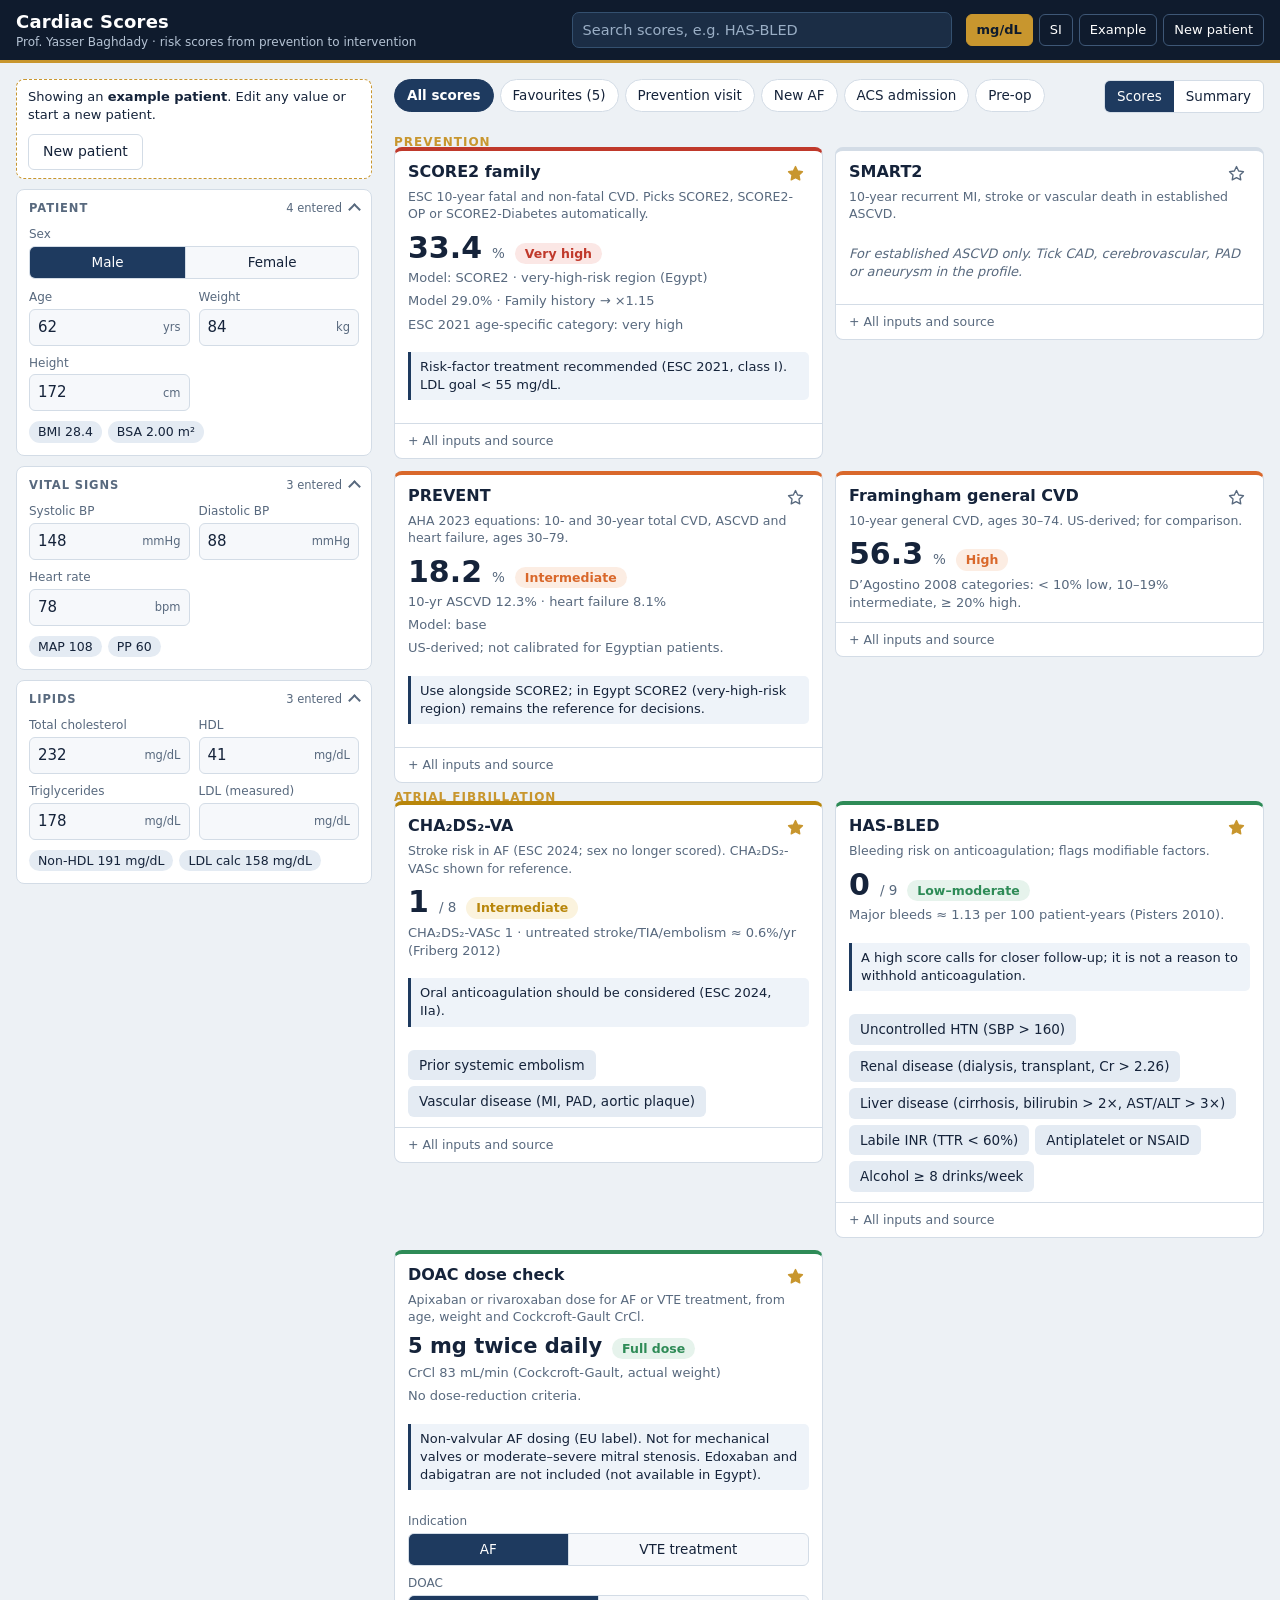
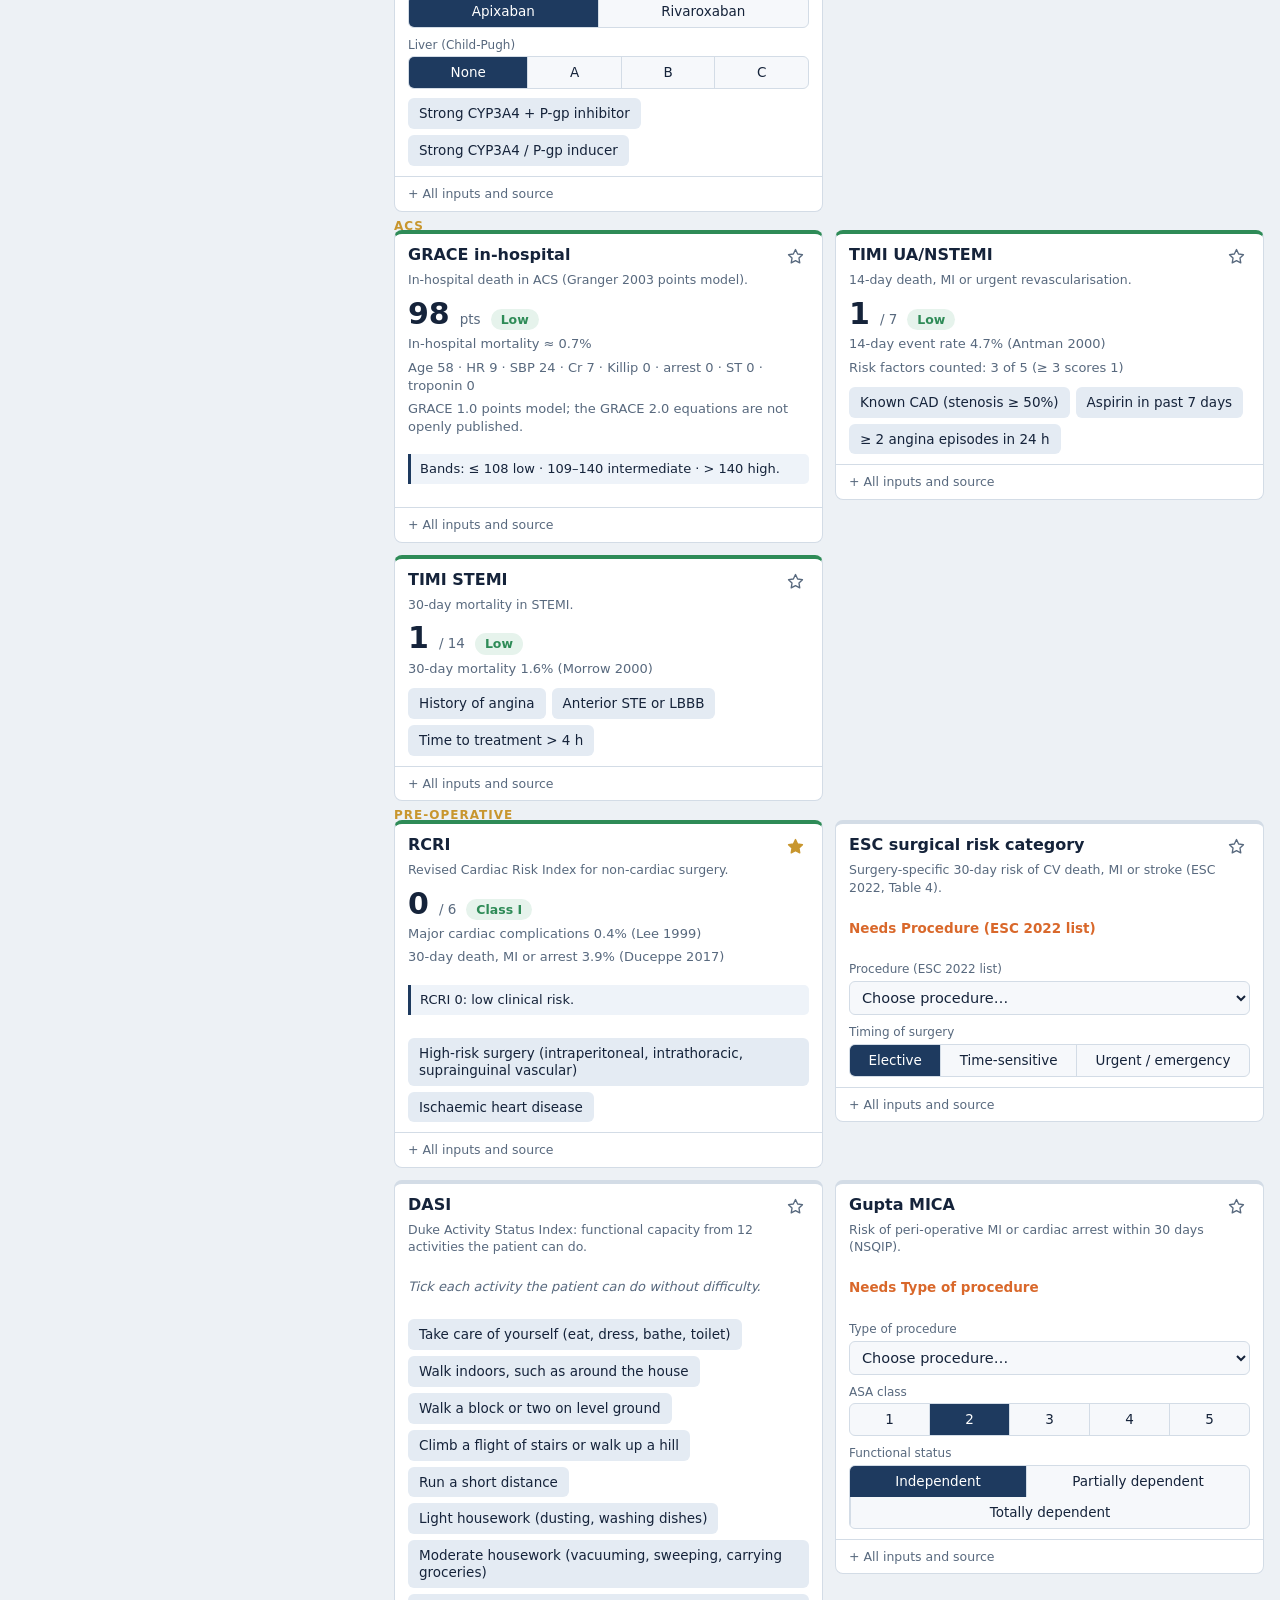
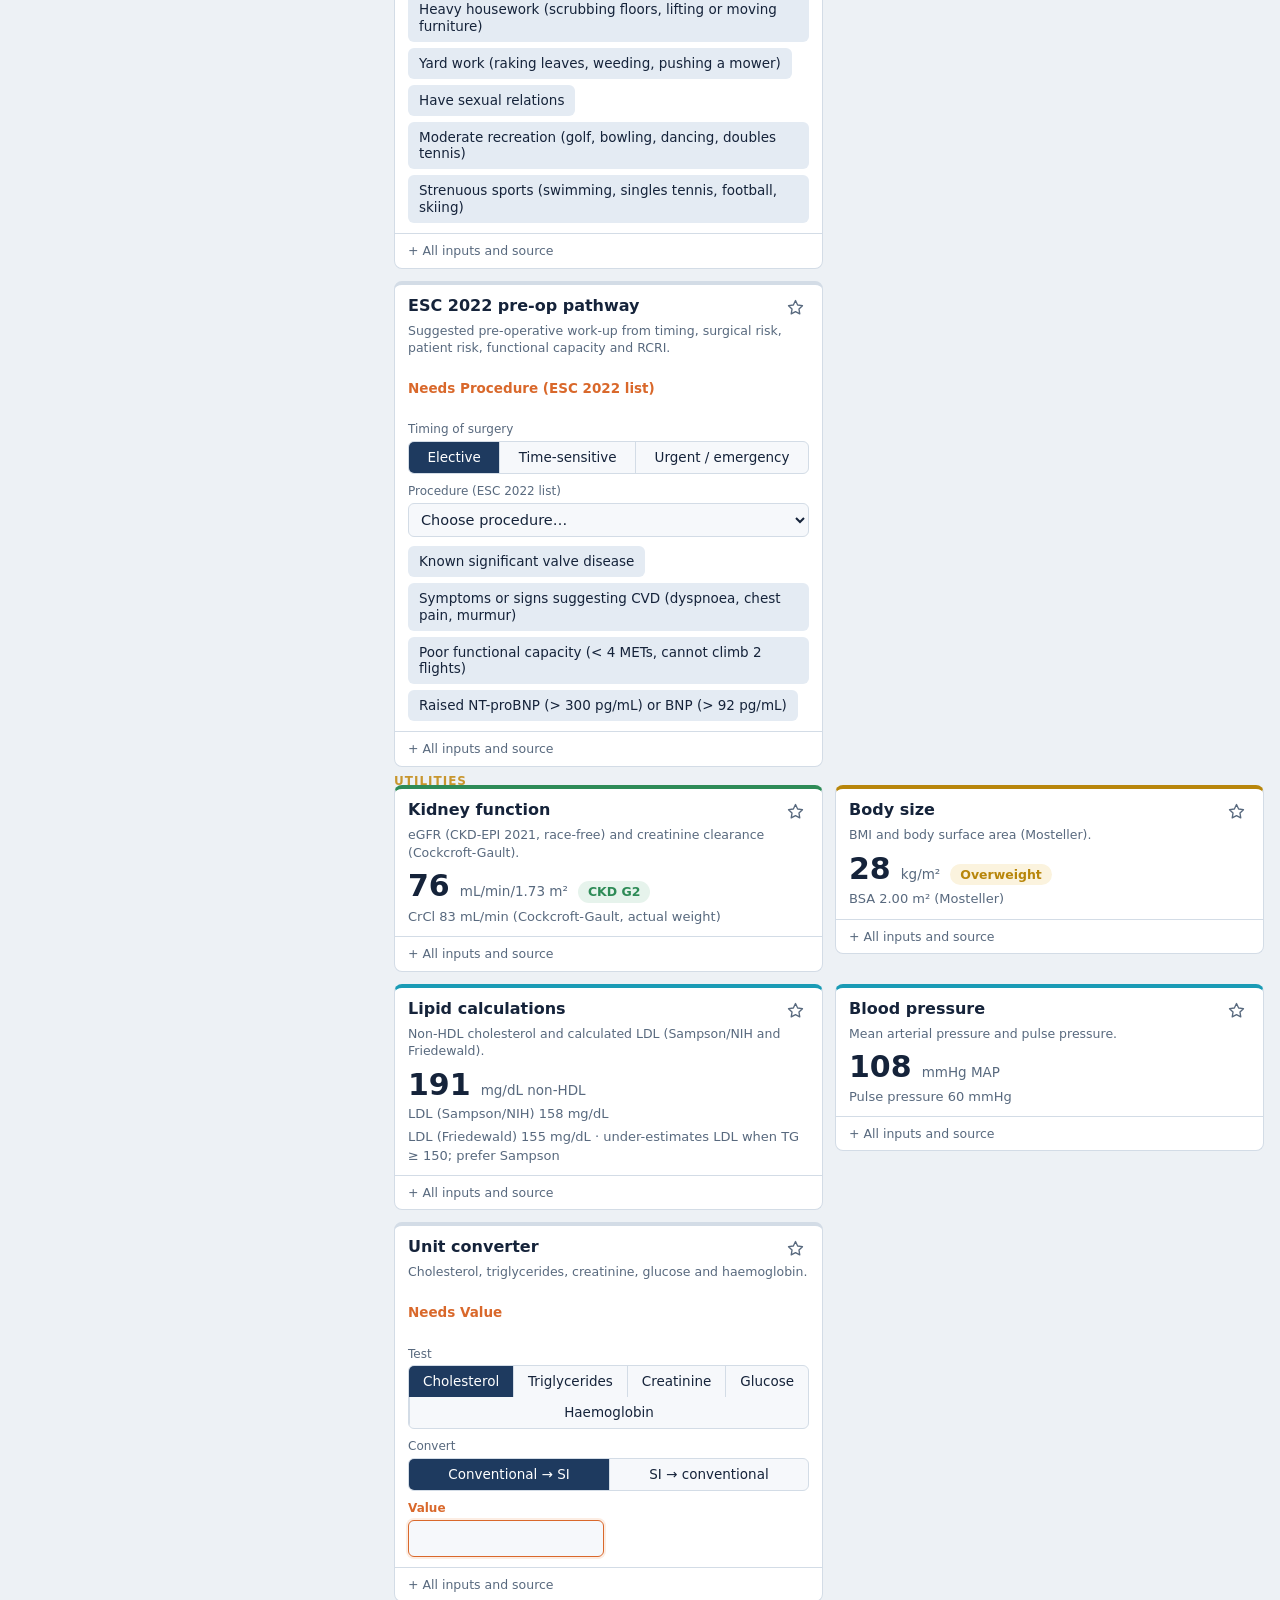
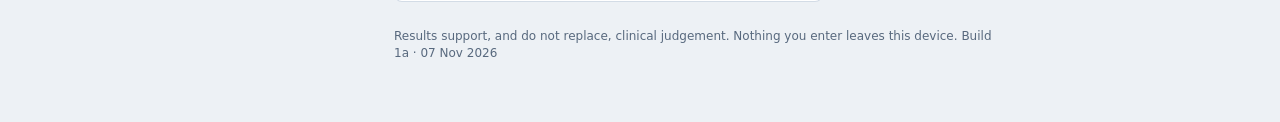
==== index.html @ 65154183 "Add Cardiac Scores app (build 1b) Co-Authored-By: Claude Opus 5.5 <noreply@anthropic.com> Claude-Ses" ====
<!doctype html><html lang="en"><head><meta charset="utf-8"><meta name="viewport" content="width=device-width,initial-scale=1,viewport-fit=cover"><meta name="theme-color" content="#0F1B2D"><link rel="manifest" href="manifest.webmanifest"><link rel="icon" href="icon.svg"><link rel="apple-touch-icon" href="icon-192.png"><meta name="apple-mobile-web-app-capable" content="yes"><meta name="apple-mobile-web-app-title" content="Cardiac Scores"><style>:root{padding-top:env(safe-area-inset-top,0px);padding-bottom:env(safe-area-inset-bottom,0px)}[hidden]{display:none!important}</style></head><body><title>Cardiac Scores</title>
<meta name="claude:viewport-fit-sides" content="cover">

<style>/* Layout: clinical instrument — patient profile column on the left (one entry feeds every score),
   score cards on the right grouped by clinical scenario; phones switch between the two with a view bar.
   Palette: Prof. Baghdady's navy / gold / cyan system. System fonts only, so the app works fully offline. */
:root{
  --navy:#1E3A5F; --navy-2:#0F1B2D; --gold:#C8962E; --cyan:#1A9BB5;
  --bg:#EDF1F5; --panel:#FFFFFF; --ink:#15233A; --muted:#58697E; --line:#D3DCE6; --field:#F6F8FB;
  --chip:#E4EBF3; --chip-on:#1E3A5F; --chip-on-ink:#FFFFFF; --focus:#1A9BB5;
  --c0:#2E8B57; --c1:#B8860B; --c2:#D9682B; --c3:#C0392B; --cx:#1A9BB5;
  --c0-bg:#E6F3EC; --c1-bg:#FBF3DE; --c2-bg:#FCEDE3; --c3-bg:#FBE7E5; --cx-bg:#E3F3F7;
  --warn:#9A5B00; --warn-bg:#FFF5E0; --act-bg:#EEF3F9;
  --f-ui:Calibri, Carlito, "Segoe UI", system-ui, -apple-system, Roboto, sans-serif;
  --f-num:"Segoe UI", Calibri, system-ui, -apple-system, Roboto, sans-serif;
}
@media (prefers-color-scheme: dark){:root:not([data-theme="light"]){
  --bg:#0B1522; --panel:#132235; --ink:#E3EAF3; --muted:#93A4B8; --line:#25394F; --field:#0F1C2C;
  --chip:#1C2F45; --chip-on:#C8962E; --chip-on-ink:#0F1B2D;
  --c0:#4FBF84; --c1:#E0B13A; --c2:#F08A50; --c3:#F06A5C; --cx:#3FC0D8;
  --c0-bg:#123326; --c1-bg:#3A3112; --c2-bg:#3C2416; --c3-bg:#3D1B19; --cx-bg:#10323B;
  --warn:#F2C06B; --warn-bg:#352812; --act-bg:#182B42; color-scheme:dark}}
:root[data-theme="dark"]{
  --bg:#0B1522; --panel:#132235; --ink:#E3EAF3; --muted:#93A4B8; --line:#25394F; --field:#0F1C2C;
  --chip:#1C2F45; --chip-on:#C8962E; --chip-on-ink:#0F1B2D;
  --c0:#4FBF84; --c1:#E0B13A; --c2:#F08A50; --c3:#F06A5C; --cx:#3FC0D8;
  --c0-bg:#123326; --c1-bg:#3A3112; --c2-bg:#3C2416; --c3-bg:#3D1B19; --cx-bg:#10323B;
  --warn:#F2C06B; --warn-bg:#352812; --act-bg:#182B42; color-scheme:dark}

*{box-sizing:border-box}
html,body{margin:0}
body{background:var(--bg);color:var(--ink);font-family:var(--f-ui);font-size:15px;line-height:1.4}
body::before{content:"";position:fixed;inset:0 0 auto;height:env(safe-area-inset-top,0px);z-index:30;background:var(--navy-2)}
button,input,select{font:inherit;color:inherit}
:focus-visible{outline:2px solid var(--focus);outline-offset:2px}
.pad{padding-left:max(16px,env(safe-area-inset-left,0px));padding-right:max(16px,env(safe-area-inset-right,0px))}

/* top bar */
.top{position:sticky;top:env(safe-area-inset-top,0px);z-index:20;background:var(--navy-2);color:#fff;border-bottom:3px solid var(--gold)}
.top .in{display:flex;flex-wrap:wrap;align-items:center;gap:8px 14px;padding-block:9px;max-width:1500px;margin:0 auto}
.brand{display:flex;flex-direction:column;min-width:0;margin-right:auto}
.brand b{font-size:18px;letter-spacing:.2px}
.brand span{font-size:12px;color:#B5C3D4}
.search{flex:1 1 220px;max-width:380px;display:flex;align-items:center;background:#1B2D45;border:1px solid #34506F;border-radius:7px}
.search input{flex:1;min-width:0;background:transparent;border:0;color:#fff;padding:7px 10px;font-size:14.5px}
.search input::placeholder{color:#9AAEC5}
.tb{display:flex;gap:6px;flex-wrap:wrap}
.tb button{font-size:13px;background:transparent;color:#fff;border:1px solid #3E5776;border-radius:6px;padding:6px 10px;cursor:pointer;white-space:nowrap}
.tb button:hover{border-color:var(--gold)}
.tb button[aria-pressed="true"]{background:var(--gold);border-color:var(--gold);color:var(--navy-2);font-weight:700}

/* view switch (phones) */
.views{display:none;background:var(--navy)}
.views .in{display:flex;max-width:1500px;margin:0 auto}
.views button{flex:1;background:none;border:0;color:#C6D3E2;padding:10px 6px 8px;border-bottom:3px solid transparent;cursor:pointer;font-size:14px}
.views button[aria-pressed="true"]{color:#fff;border-bottom-color:var(--cyan);font-weight:700}

.wrap{display:grid;grid-template-columns:minmax(300px,360px) minmax(0,1fr);gap:18px;padding-block:16px 48px;max-width:1500px;margin:0 auto}
@media (max-width:900px){
  .wrap{grid-template-columns:minmax(0,1fr)}
  .views{display:block;position:sticky;top:env(safe-area-inset-top,0px);z-index:20}
  .top{position:static}
  body[data-view="patient"] #scorecol,body[data-view="patient"] #summary{display:none}
  body[data-view="scores"] #profile,body[data-view="summary"] #profile{display:none}
  .colhead .vt{display:none}
}
body[data-view="summary"] #scorecol{display:none}
body:not([data-view="summary"]) #summary{display:none}

/* profile */
#profile{display:flex;flex-direction:column;gap:10px;min-width:0;align-self:start}
@media (min-width:901px){#profile{position:sticky;top:calc(env(safe-area-inset-top,0px) + 74px);max-height:calc(100vh - 90px);overflow:auto;padding-right:4px}}
.example{display:flex;align-items:center;justify-content:space-between;gap:10px;flex-wrap:wrap;border:1px dashed var(--gold);background:var(--panel);border-radius:8px;padding:8px 11px;font-size:13px}
.grp{background:var(--panel);border:1px solid var(--line);border-radius:8px}
.grp>summary{list-style:none;cursor:pointer;display:flex;justify-content:space-between;align-items:center;gap:8px;padding:10px 12px;font-size:11.5px;letter-spacing:.9px;text-transform:uppercase;font-weight:700;color:var(--muted)}
.grp>summary::-webkit-details-marker{display:none}
.grp>summary::after{content:"";width:7px;height:7px;border-right:2px solid var(--muted);border-bottom:2px solid var(--muted);transform:rotate(45deg);margin-top:-3px;transition:transform .15s}
.grp[open]>summary::after{transform:rotate(-135deg);margin-top:3px}
.grp .cnt{margin-left:auto;letter-spacing:0;text-transform:none;font-weight:400}
.grp .body{padding:0 12px 12px;display:flex;flex-direction:column;gap:10px}
.grid{display:grid;grid-template-columns:repeat(auto-fill,minmax(130px,1fr));gap:9px}
.f{display:flex;flex-direction:column;gap:3px;min-width:0}
.f>label,.f>.lb{font-size:12px;color:var(--muted)}
.f .box{display:flex;align-items:center;background:var(--field);border:1px solid var(--line);border-radius:6px}
.f select{flex:1;min-width:0;background:transparent;border:0;padding:7px 8px;font-size:14.5px;width:100%}
.f.wide{grid-column:1/-1}
.f input{background:transparent;border:0;padding:7px 8px;width:100%;min-width:0;font-size:15px;font-family:var(--f-num);font-variant-numeric:tabular-nums}
.f .u{font-size:11.5px;color:var(--muted);padding-right:8px;white-space:nowrap}
.f.need .box{border-color:var(--c2);box-shadow:0 0 0 2px var(--c2-bg)}
.f.need>label{color:var(--c2);font-weight:700}
.f.out .box{border-color:var(--c1)}
.chips{display:flex;flex-wrap:wrap;gap:6px}
.chip{font-size:13.5px;background:var(--chip);border:1px solid transparent;border-radius:6px;padding:6px 10px;cursor:pointer;text-align:left;line-height:1.25}
.chip[aria-pressed="true"]{background:var(--chip-on);color:var(--chip-on-ink)}
.chip.auto{border-style:dashed;border-color:var(--muted)}
.chip .tag{font-size:11px;opacity:.75;margin-left:5px}
.seg{display:flex;flex-wrap:wrap;border:1px solid var(--line);border-radius:6px;overflow:hidden;background:var(--field)}
.seg button{flex:1 0 auto;background:transparent;border:0;padding:6px 10px;cursor:pointer;font-size:13.5px}
.seg button+button{border-left:1px solid var(--line)}
.seg button[aria-pressed="true"]{background:var(--chip-on);color:var(--chip-on-ink)}
.derived{display:flex;flex-wrap:wrap;gap:6px;font-size:12.5px}
.pill{background:var(--chip);border-radius:20px;padding:2px 9px;font-family:var(--f-num);font-variant-numeric:tabular-nums}

/* score column */
#scorecol,#summary{min-width:0;display:flex;flex-direction:column;gap:14px}
.colhead{display:flex;flex-wrap:wrap;align-items:center;gap:8px 12px;justify-content:space-between}
.scen{display:flex;gap:6px;overflow-x:auto;padding-bottom:2px;min-width:0}
.scen button{background:var(--panel);border:1px solid var(--line);border-radius:20px;padding:6px 12px;cursor:pointer;font-size:13.5px;white-space:nowrap}
.scen button[aria-pressed="true"]{background:var(--navy);border-color:var(--navy);color:#fff;font-weight:700}
.vt{display:flex;border:1px solid var(--line);border-radius:6px;overflow:hidden;background:var(--panel)}
.vt button{background:none;border:0;padding:6px 12px;cursor:pointer;font-size:13.5px}
.vt button[aria-pressed="true"]{background:var(--navy);color:#fff}
.dom-h{margin:6px 0 -4px;font-size:12px;letter-spacing:1px;text-transform:uppercase;color:var(--gold);font-weight:700}
.cards{display:grid;grid-template-columns:repeat(auto-fill,minmax(min(100%,330px),1fr));gap:12px;align-items:start}
.empty{background:var(--panel);border:1px dashed var(--line);border-radius:8px;padding:18px;color:var(--muted);text-align:center}

.sc{background:var(--panel);border:1px solid var(--line);border-radius:8px;display:flex;flex-direction:column;min-width:0;border-top:4px solid var(--line)}
.sc[data-cat="0"]{border-top-color:var(--c0)}.sc[data-cat="1"]{border-top-color:var(--c1)}.sc[data-cat="2"]{border-top-color:var(--c2)}.sc[data-cat="3"]{border-top-color:var(--c3)}.sc[data-cat="x"]{border-top-color:var(--cx)}
.sc header{display:flex;align-items:flex-start;gap:8px;padding:11px 13px 0}
.sc h3{margin:0;font-size:16px;line-height:1.2}
.sc .dm{font-size:11px;letter-spacing:.8px;text-transform:uppercase;color:var(--muted);font-weight:700}
.sc .tt{flex:1;min-width:0;display:flex;flex-direction:column;gap:2px}
.fav{background:none;border:0;cursor:pointer;padding:2px 4px;color:var(--muted);line-height:1}
.fav svg{width:19px;height:19px;display:block}
.fav[aria-pressed="true"]{color:var(--gold)}
.fav[aria-pressed="true"] path{fill:currentColor}
.sc .blurb{margin:3px 13px 0;font-size:12.5px;color:var(--muted)}
.res{padding:9px 13px 0;display:flex;flex-direction:column;gap:5px}
.big{display:flex;align-items:baseline;flex-wrap:wrap;gap:4px 10px}
.big .v{font-size:30px;font-weight:700;font-family:var(--f-num);font-variant-numeric:tabular-nums;line-height:1.05}
.big .v.txt{font-size:21px}
.big .un{font-size:13.5px;color:var(--muted)}
.cat{display:inline-block;font-size:12.5px;font-weight:700;border-radius:20px;padding:2px 10px}
.cat.c0{background:var(--c0-bg);color:var(--c0)}.cat.c1{background:var(--c1-bg);color:var(--c1)}.cat.c2{background:var(--c2-bg);color:var(--c2)}.cat.c3{background:var(--c3-bg);color:var(--c3)}
.ln{font-size:13px;margin:0}
.ln.mut{color:var(--muted)}
.wn{font-size:12.5px;background:var(--warn-bg);color:var(--warn);border-radius:5px;padding:5px 8px}
.act{font-size:13px;background:var(--act-bg);border-left:3px solid var(--navy);border-radius:0 5px 5px 0;padding:6px 9px}
:root[data-theme="dark"] .act{border-left-color:var(--gold)}
@media (prefers-color-scheme: dark){:root:not([data-theme="light"]) .act{border-left-color:var(--gold)}}
.needs{font-size:13.5px;color:var(--c2);font-weight:700}
.na{font-size:13px;color:var(--muted);font-style:italic}
.ins{padding:10px 13px 0;display:flex;flex-direction:column;gap:9px}
.ins:empty{display:none}
.sc details.more{margin-top:10px;border-top:1px solid var(--line)}
.sc details.more>summary{cursor:pointer;font-size:12.5px;color:var(--muted);padding:8px 13px;list-style:none}
.sc details.more>summary::-webkit-details-marker{display:none}
.sc details.more>summary::before{content:"+ "}
.sc details.more[open]>summary::before{content:"– "}
.more .mb{padding:0 13px 12px;display:flex;flex-direction:column;gap:9px}
.src{font-size:12px;color:var(--muted)}
.badge{display:inline-block;font-size:11.5px;border:1px solid var(--line);border-radius:4px;padding:1px 6px;color:var(--muted)}
.sc .pad-b{height:12px}

/* summary */
.sum{background:var(--panel);border:1px solid var(--line);border-radius:8px;padding:16px 18px;display:flex;flex-direction:column;gap:10px}
.sum h2{margin:0;font-size:17px;color:var(--navy)}
:root[data-theme="dark"] .sum h2{color:var(--gold)}
@media (prefers-color-scheme: dark){:root:not([data-theme="light"]) .sum h2{color:var(--gold)}}
.sum pre{margin:0;white-space:pre-wrap;font-family:var(--f-ui);font-size:14px;line-height:1.5;background:var(--field);border:1px solid var(--line);border-radius:6px;padding:12px;max-width:80ch}
.sum .row{display:flex;gap:8px;flex-wrap:wrap;align-items:center}
.btn{background:var(--navy);color:#fff;border:0;border-radius:6px;padding:7px 14px;cursor:pointer;font-size:14px}
.btn.ghost{background:var(--panel);color:var(--ink);border:1px solid var(--line)}
.note{font-size:12.5px;color:var(--muted)}
.foot{font-size:12px;color:var(--muted);max-width:80ch}
@media (prefers-reduced-motion:reduce){*{transition:none!important}}
</style>
<header class="top"><div class="in pad">
  <div class="brand"><b>Cardiac Scores</b><span>Prof. Yasser Baghdady · risk scores from prevention to intervention</span></div>
  <label class="search"><input id="q" type="search" placeholder="Search scores, e.g. HAS-BLED" aria-label="Search scores" autocomplete="off"></label>
  <div class="tb">
    <button type="button" data-units="conv" aria-pressed="true" title="mg/dL, µmol shown as mg/dL">mg/dL</button>
    <button type="button" data-units="si" aria-pressed="false" title="mmol/L and µmol/L">SI</button>
    <button type="button" data-act="example">Example</button>
    <button type="button" data-act="new">New patient</button>
  </div>
</div></header>
<nav class="views" aria-label="View"><div class="in pad">
  <button type="button" data-view="patient" aria-pressed="false">Patient</button>
  <button type="button" data-view="scores" aria-pressed="true">Scores</button>
  <button type="button" data-view="summary" aria-pressed="false">Summary</button>
</div></nav>
<main class="wrap pad">
  <aside id="profile" aria-label="Patient profile"></aside>
  <section id="scorecol" aria-label="Scores">
    <div class="colhead">
      <div class="scen" id="scen" role="group" aria-label="Clinical scenario"></div>
      <div class="vt" role="group" aria-label="View"><button type="button" data-view="scores" aria-pressed="true">Scores</button><button type="button" data-view="summary" aria-pressed="false">Summary</button></div>
    </div>
    <div id="cards"></div>
    <p class="foot">Results support, and do not replace, clinical judgement. Nothing you enter leaves this device. Build 1a · 07 Nov 2026</p>
  </section>
  <section id="summary" aria-label="Summary"></section>
</main>
<script>var PREVENT_COEF={"base_10yr":{"female_total_cvd":[0.793933,0.030524,-0.160686,-0.2394,0.360078,0.86676,0.536074,0.0,0.0,0.604592,0.043377,0.315167,-0.147765,-0.066361,0.119788,-0.081972,0.030677,-0.094635,-0.27057,-0.078715,0.0,-0.163781,-3.307728],"female_ascvd":[0.719883,0.117697,-0.151185,-0.083536,0.359285,0.834858,0.483108,0.0,0.0,0.486462,0.039778,0.226531,-0.059237,-0.039576,0.084442,-0.056784,0.032569,-0.103598,-0.241754,-0.079114,0.0,-0.167149,-3.819975],"female_heart_failure":[0.899823,0.0,0.0,-0.455977,0.35765,1.038346,0.583916,-0.007229,0.299771,0.745164,0.055709,0.353444,0.0,-0.098151,0.0,0.0,0.0,-0.094666,-0.358104,-0.115945,-0.003878,-0.188429,-4.310409],"male_total_cvd":[0.768853,0.073617,-0.095443,-0.434735,0.336266,0.769286,0.438687,0.0,0.0,0.537898,0.016483,0.288879,-0.133735,-0.047592,0.150273,-0.051787,0.019117,-0.104948,-0.225195,-0.089507,0.0,-0.15437,-3.031168],"male_ascvd":[0.709985,0.165866,-0.114429,-0.283721,0.323998,0.71896,0.395697,0.0,0.0,0.369007,0.020362,0.203652,-0.086558,-0.032292,0.114563,-0.03,0.023275,-0.092702,-0.201852,-0.097053,0.0,-0.121708,-3.500655],"male_heart_failure":[0.897264,0.0,0.0,-0.681147,0.363446,0.923776,0.502374,-0.048584,0.372693,0.692692,0.025183,0.298092,0.0,-0.049773,0.0,0.0,0.0,-0.12892,-0.304092,-0.140169,0.006813,-0.179778,-3.946391]},"base_30yr":{"female_total_cvd":[0.550308,-0.092837,0.040979,-0.166331,-0.162865,0.32995,0.679389,0.319611,0.0,0.0,0.18571,0.055353,0.2894,-0.075688,-0.056367,0.107102,-0.075144,0.030179,-0.099878,-0.320617,-0.160786,0.0,-0.145079,-1.318827],"female_ascvd":[0.46692,-0.089312,0.12569,-0.154225,-0.001809,0.322949,0.629671,0.268292,0.0,0.0,0.100106,0.049966,0.187529,0.015248,-0.027612,0.073615,-0.052196,0.031692,-0.10461,-0.272779,-0.153091,0.0,-0.129915,-1.974074],"female_heart_failure":[0.625437,-0.098304,0.0,0.0,-0.391924,0.314229,0.833079,0.343865,0.059487,0.252554,0.298164,0.066716,0.333921,0.0,-0.089318,0.0,0.0,0.0,-0.09743,-0.404855,-0.198299,-0.003562,-0.156421,-2.205379],"male_total_cvd":[0.462731,-0.098428,0.083609,-0.102982,-0.214035,0.290432,0.533128,0.214191,0.0,0.0,0.115556,0.060378,0.232714,-0.027211,-0.038449,0.134192,-0.051176,0.016587,-0.110144,-0.258594,-0.156641,0.0,-0.116678,-1.148204],"male_ascvd":[0.39941,-0.093748,0.174464,-0.120203,-0.066512,0.275304,0.479026,0.178263,0.0,0.0,-0.021879,0.060255,0.142118,0.0136,-0.021826,0.101315,-0.031262,0.020673,-0.092093,-0.215995,-0.154881,0.0,-0.071255,-1.736444],"male_heart_failure":[0.568154,-0.104839,0.0,0.0,-0.476156,0.30324,0.684034,0.265627,0.083311,0.26999,0.25418,0.063892,0.258363,0.0,-0.039194,0.0,0.0,0.0,-0.126912,-0.327357,-0.204302,-0.018283,-0.134262,-1.95751]},"hba1c_10yr":{"female_total_cvd":[0.785818,0.019444,-0.152196,-0.229668,0.346578,0.536624,0.541168,0.0,0.0,0.59319,0.047246,0.315857,-0.153517,-0.068775,0.105475,-0.076112,0.030747,-0.090597,-0.224186,-0.080186,0.0,-0.166729,0.133835,0.162241,-0.01425,-3.306162],"female_ascvd":[0.711183,0.106797,-0.142574,-0.073682,0.348084,0.511295,0.488029,0.0,0.0,0.4755,0.043813,0.225909,-0.064887,-0.043764,0.069708,-0.050638,0.032747,-0.099644,-0.192434,-0.080354,0.0,-0.168259,0.133906,0.159646,0.001568,-3.838746],"female_heart_failure":[0.899739,0.0,0.0,-0.442275,0.337869,0.681284,0.5886,-0.014866,0.295837,0.73447,0.05926,0.354347,0.0,-0.100214,0.0,0.0,0.0,-0.087876,-0.303684,-0.117894,-0.008345,-0.191218,0.185644,0.183308,-0.014311,-4.288225],"male_total_cvd":[0.769918,0.060509,-0.088853,-0.417713,0.328866,0.475947,0.438566,0.0,0.0,0.533462,0.020643,0.291752,-0.138331,-0.048262,0.13938,-0.04635,0.020593,-0.103772,-0.17377,-0.091584,0.0,-0.163704,0.13159,0.129519,-0.012837,-3.040901],"male_ascvd":[0.706415,0.153227,-0.108217,-0.267529,0.317381,0.432604,0.395884,0.0,0.0,0.366501,0.025024,0.206116,-0.089999,-0.033496,0.103417,-0.025541,0.024754,-0.091744,-0.14992,-0.098089,0.0,-0.130523,0.115716,0.12883,-0.001,-3.51835],"male_heart_failure":[0.911787,0.0,0.0,-0.656807,0.352465,0.584975,0.501401,-0.051235,0.365294,0.689222,0.029238,0.30383,0.0,-0.051503,0.0,0.0,0.0,-0.126234,-0.244951,-0.139222,0.000959,-0.191711,0.165286,0.150586,-0.011344,-3.961954]},"hba1c_30yr":{"female_total_cvd":[0.534349,-0.095231,0.029812,-0.157845,-0.150449,0.317337,0.431474,0.32094,0.0,0.0,0.177144,0.058283,0.288895,-0.079589,-0.060044,0.09206,-0.069611,0.030881,-0.095405,-0.276341,-0.162394,0.0,-0.143051,0.094054,0.111649,-0.00248,-1.341059],"female_ascvd":[0.455557,-0.09035,0.114832,-0.145875,0.008932,0.313903,0.386281,0.271431,0.0,0.0,0.093099,0.053222,0.186218,0.010696,-0.032971,0.058361,-0.046327,0.032472,-0.100478,-0.226694,-0.154186,0.0,-0.128601,0.087583,0.112642,0.012436,-2.011533],"female_heart_failure":[0.621086,-0.100097,0.0,0.0,-0.37737,0.295316,0.568169,0.344914,0.054009,0.249767,0.287578,0.069201,0.333494,0.0,-0.092234,0.0,0.0,0.0,-0.090788,-0.355465,-0.200885,-0.007961,-0.156803,0.144834,0.127784,-0.002259,-2.193553],"male_total_cvd":[0.451987,-0.101624,0.070046,-0.0968,-0.192353,0.282704,0.341715,0.210527,0.0,0.0,0.111329,0.064014,0.233425,-0.029942,-0.03932,0.122885,-0.046374,0.01846,-0.108574,-0.220805,-0.157798,0.0,-0.117938,0.076817,0.07773,0.00922,-1.180767],"male_ascvd":[0.388327,-0.095811,0.161337,-0.114442,-0.047434,0.269128,0.285977,0.175955,0.0,0.0,-0.02429,0.064452,0.142874,0.011506,-0.02333,0.089966,-0.027548,0.022573,-0.090802,-0.177189,-0.154885,0.0,-0.073275,0.059109,0.082116,0.017975,-1.777708],"male_heart_failure":[0.570373,-0.108454,0.0,0.0,-0.447177,0.291015,0.450724,0.259585,0.085068,0.263722,0.245471,0.067565,0.261199,0.0,-0.040891,0.0,0.0,0.0,-0.124105,-0.284946,-0.203231,-0.023971,-0.138301,0.110118,0.09492,0.008419,-1.974999]},"uacr_10yr":{"female_total_cvd":[0.796925,0.025663,-0.158811,-0.22557,0.339665,0.804751,0.528534,0.0,0.0,0.480351,0.043447,0.298521,-0.149779,-0.074289,0.106756,-0.077813,0.030677,-0.090717,-0.270512,-0.083056,0.0,-0.138925,0.179304,0.013207,-3.738341],"female_ascvd":[0.7202,0.113577,-0.149351,-0.072668,0.343626,0.777309,0.474666,0.0,0.0,0.382465,0.039418,0.212518,-0.060305,-0.046605,0.073312,-0.053426,0.032569,-0.099989,-0.241176,-0.082694,0.0,-0.144474,0.150122,0.005026,-4.174614],"female_heart_failure":[0.914597,0.0,0.0,-0.444135,0.326032,0.961136,0.575579,0.000883,0.298896,0.591529,0.055682,0.33141,0.0,-0.10786,0.0,0.0,0.0,-0.087523,-0.356859,-0.122025,-0.005364,-0.161039,0.219728,0.032667,-4.841506],"male_total_cvd":[0.776865,0.065995,-0.095111,-0.420667,0.312015,0.698521,0.431467,0.0,0.0,0.384136,0.009384,0.267649,-0.139097,-0.057931,0.138372,-0.048833,0.020041,-0.102454,-0.223635,-0.089485,0.0,-0.132185,0.188797,0.091698,-3.510705],"male_ascvd":[0.714172,0.160219,-0.113909,-0.271946,0.305872,0.660063,0.388402,0.0,0.0,0.246632,0.015185,0.186167,-0.08944,-0.041188,0.105821,-0.028089,0.024043,-0.091232,-0.200489,-0.096936,0.0,-0.102287,0.151007,0.0556,-3.85146],"male_heart_failure":[0.91118,0.0,0.0,-0.669365,0.329008,0.837766,0.497892,-0.042749,0.362416,0.50758,0.013772,0.273996,0.0,-0.064571,0.0,0.0,0.0,-0.123004,-0.30133,-0.141032,0.002153,-0.154802,0.23063,0.147219,-4.556907]},"uacr_30yr":{"female_total_cvd":[0.549177,-0.093731,0.035985,-0.164297,-0.14834,0.313353,0.625377,0.314717,0.0,0.0,0.109466,0.055071,0.278243,-0.078624,-0.062895,0.093204,-0.071069,0.030636,-0.095145,-0.316823,-0.163639,0.0,-0.126548,0.114225,-0.005586,-1.583738],"female_ascvd":[0.462967,-0.090278,0.121521,-0.152207,0.009268,0.311361,0.581256,0.263167,0.0,0.0,0.039173,0.049296,0.178618,0.013106,-0.032514,0.061709,-0.048919,0.032108,-0.100319,-0.268457,-0.15473,0.0,-0.11307,0.090347,-0.014582,-2.178888],"female_heart_failure":[0.631951,-0.100928,0.0,0.0,-0.378717,0.286339,0.763122,0.335584,0.067708,0.251724,0.194007,0.066401,0.317144,0.0,-0.097066,0.0,0.0,0.0,-0.089624,-0.400743,-0.204204,-0.00547,-0.13602,0.148603,0.011608,-2.538952],"male_total_cvd":[0.464491,-0.09989,0.075761,-0.103178,-0.199071,0.271582,0.475464,0.206967,0.0,0.0,0.03311,0.054047,0.218991,-0.033104,-0.04534,0.121454,-0.048399,0.0179,-0.105932,-0.249286,-0.156154,0.0,-0.101243,0.100757,0.057246,-1.398727],"male_ascvd":[0.399561,-0.094557,0.168669,-0.120215,-0.055556,0.263357,0.436204,0.171623,0.0,0.0,-0.077528,0.056124,0.131933,0.010243,-0.026929,0.092056,-0.029702,0.021794,-0.089335,-0.208147,-0.154272,0.0,-0.059725,0.068487,0.019396,-1.873449],"male_heart_failure":[0.575024,-0.106227,0.0,0.0,-0.463399,0.274287,0.612208,0.261499,0.089546,0.263242,0.143047,0.053518,0.241747,0.0,-0.049857,0.0,0.0,0.0,-0.119383,-0.316651,-0.204612,-0.021688,-0.116564,0.136645,0.107836,-2.314872]},"full_10yr":{"female_total_cvd":[0.771679,0.006211,-0.154776,-0.193312,0.307122,0.496753,0.466605,0.0,0.0,0.47807,0.052908,0.303489,-0.155652,-0.066703,0.106182,-0.074227,0.028824,-0.087519,-0.22671,-0.067613,0.0,-0.149323,0.136199,0.22616,0.180451,0.164592,0.019841,0.129851,0.141256,-0.003166,-3.860385],"female_ascvd":[0.702307,0.089876,-0.140732,-0.025665,0.314511,0.479922,0.406205,0.0,0.0,0.384774,0.049517,0.213386,-0.067855,-0.045142,0.078819,-0.053599,0.029176,-0.096184,-0.200147,-0.058647,0.0,-0.153779,0.141397,0.228136,0.158891,0.137182,0.006161,0.123192,0.141057,0.005866,-4.291503],"female_heart_failure":[0.884209,0.0,0.0,-0.421474,0.300292,0.617036,0.538027,-0.019134,0.27643,0.597585,0.06542,0.331361,0.0,-0.10023,0.0,0.0,0.0,-0.084536,-0.298906,-0.111135,0.00081,-0.166663,0.121303,0.231415,0.181914,0.194814,0.039537,0.176668,0.161491,-0.001058,-4.896524],"male_total_cvd":[0.784758,0.053449,-0.091128,-0.492197,0.297241,0.452705,0.372664,0.0,0.0,0.388685,0.008166,0.250805,-0.153848,-0.047469,0.141538,-0.043645,0.019955,-0.102269,-0.176251,-0.071587,0.0,-0.142867,0.080243,0.275073,0.144759,0.177285,0.109567,0.11657,0.10483,-0.023007,-3.631387],"male_ascvd":[0.712874,0.14652,-0.112579,-0.338722,0.298025,0.399583,0.337911,0.0,0.0,0.25826,0.014777,0.168662,-0.107362,-0.038104,0.103417,-0.022876,0.026745,-0.089745,-0.149746,-0.077206,0.0,-0.119837,0.065112,0.267668,0.138849,0.137584,0.065294,0.101282,0.109273,-0.011285,-3.969788],"male_heart_failure":[0.90957,0.0,0.0,-0.676518,0.311165,0.553505,0.432681,-0.085429,0.355174,0.510224,0.015472,0.257096,0.0,-0.059118,0.0,0.0,0.0,-0.121906,-0.243758,-0.105363,0.003791,-0.166021,0.110637,0.33712,0.169463,0.216461,0.170281,0.148297,0.123409,-0.023464,-4.663513]},"full_30yr":{"female_total_cvd":[0.507375,-0.098175,0.01623,-0.161715,-0.111124,0.282946,0.400407,0.29187,0.0,0.0,0.10171,0.062264,0.287242,-0.076814,-0.055728,0.091759,-0.067913,0.029076,-0.090775,-0.270212,-0.137322,0.0,-0.125586,0.106774,0.185314,0.156712,0.102806,-0.000618,0.092528,0.09756,0.010171,-1.748475],"female_ascvd":[0.438674,-0.092196,0.097773,-0.145352,0.059092,0.286286,0.366914,0.235469,0.0,0.0,0.035434,0.057309,0.184008,0.01175,-0.033195,0.066431,-0.049283,0.028889,-0.096471,-0.227965,-0.120405,0.0,-0.115764,0.110763,0.184037,0.130896,0.081074,-0.014778,0.079471,0.100262,0.017301,-2.314066],"female_heart_failure":[0.592751,-0.102875,0.0,0.0,-0.359378,0.262856,0.511347,0.347344,0.056466,0.236386,0.19713,0.073523,0.321939,0.0,-0.088032,0.0,0.0,0.0,-0.086313,-0.342536,-0.181405,0.003129,-0.135699,0.084763,0.18397,0.14858,0.127331,0.016701,0.137834,0.113883,0.013898,-2.642208],"male_total_cvd":[0.442759,-0.106411,0.062938,-0.101543,-0.254233,0.254968,0.333835,0.187383,0.0,0.0,0.02461,0.055201,0.197973,-0.040771,-0.036552,0.123282,-0.044133,0.017787,-0.104666,-0.211611,-0.127791,0.0,-0.095592,0.02567,0.188764,0.089241,0.08946,0.071012,0.06762,0.063409,0.003878,-1.504558],"male_ascvd":[0.374357,-0.09955,0.154481,-0.12153,-0.108397,0.255518,0.2697,0.162843,0.0,0.0,-0.077507,0.058341,0.112032,-0.002506,-0.025612,0.088675,-0.025451,0.024464,-0.086915,-0.165745,-0.124471,0.0,-0.062455,0.015675,0.186423,0.08457,0.056017,0.025224,0.050142,0.07229,0.011494,-1.985368],"male_heart_failure":[0.547883,-0.111193,0.0,0.0,-0.454735,0.25276,0.438538,0.239795,0.064093,0.264308,0.135459,0.057069,0.220666,0.0,-0.043677,0.0,0.0,0.0,-0.116838,-0.273006,-0.157369,-0.0175,-0.112868,0.057746,0.244644,0.107678,0.123349,0.12748,0.098506,0.080484,0.002281,-2.425439]}};
/* ===== Risk score engine (no DOM) ===== */
var RS = (function () {
  function ln(x) { return Math.log(x); }
  function chol(mg) { return mg / 38.67; }          // mg/dL -> mmol/L (ESC convention)

  /* ---------- helpers ---------- */
  function egfrCKDEPI2021(cr, age, sex) {
    if (!(cr > 0) || !(age > 0)) return null;
    var f = sex === 'female', k = f ? 0.7 : 0.9, a = f ? -0.241 : -0.302;
    var r = cr / k;
    return 142 * Math.pow(Math.min(r, 1), a) * Math.pow(Math.max(r, 1), -1.2) *
      Math.pow(0.9938, age) * (f ? 1.012 : 1);
  }
  function bmi(w, hcm) { return (w > 0 && hcm > 0) ? w / Math.pow(hcm / 100, 2) : null; }
  function hba1cToMmol(pct) { return (pct - 2.15) * 10.929; }
  function gStage(e) {
    if (e == null) return '';
    return e >= 90 ? 'G1' : e >= 60 ? 'G2' : e >= 45 ? 'G3a' : e >= 30 ? 'G3b' : e >= 15 ? 'G4' : 'G5';
  }

  /* ---------- SCORE2 family (ESC 2021 / 2023), Very-High-Risk region ---------- */
  var VH = { male: [0.5836, 0.8294], female: [0.9412, 0.8329] };      // SCORE2 & SCORE2-Diabetes
  var VH_OP = { male: [0.05, 0.70], female: [0.38, 0.69] };           // SCORE2-OP
  function recal(p, s) { return 1 - Math.exp(-Math.exp(s[0] + s[1] * Math.log(-Math.log(1 - p)))); }

  function score2(p) {   // p: age, sex, smoker, sbp, tc, hdl (mg/dL)
    var a = (p.age - 60) / 5, s = p.smoker ? 1 : 0, b = (p.sbp - 120) / 20,
      t = chol(p.tc) - 6, h = (chol(p.hdl) - 1.3) / 0.5, x, s0;
    if (p.sex === 'male') {
      x = 0.3742 * a + 0.6012 * s + 0.2777 * b + 0.1458 * t - 0.2698 * h
        - 0.0755 * a * s - 0.0255 * a * b - 0.0281 * a * t + 0.0426 * a * h; s0 = 0.9605;
    } else {
      x = 0.4648 * a + 0.7744 * s + 0.3131 * b + 0.1002 * t - 0.2606 * h
        - 0.1088 * a * s - 0.0277 * a * b - 0.0226 * a * t + 0.0613 * a * h; s0 = 0.9776;
    }
    return recal(1 - Math.pow(s0, Math.exp(x)), VH[p.sex]) * 100;
  }

  function score2OP(p) { // age >= 70; diabetes is a model variable
    var a = p.age - 73, d = p.dm ? 1 : 0, s = p.smoker ? 1 : 0, b = p.sbp - 150,
      t = chol(p.tc) - 6, h = chol(p.hdl) - 1.4, x, u;
    if (p.sex === 'male') {
      x = 0.0634 * a + 0.4245 * d + 0.3524 * s + 0.0094 * b + 0.0850 * t - 0.3564 * h
        - 0.0174 * a * d - 0.0247 * a * s - 0.0005 * a * b + 0.0073 * a * t + 0.0091 * a * h;
      u = 1 - Math.pow(0.7576, Math.exp(x - 0.0929));
    } else {
      x = 0.0789 * a + 0.6010 * d + 0.4921 * s + 0.0102 * b + 0.0605 * t - 0.3040 * h
        - 0.0107 * a * d - 0.0255 * a * s - 0.0004 * a * b - 0.0009 * a * t + 0.0154 * a * h;
      u = 1 - Math.pow(0.8082, Math.exp(x - 0.229));
    }
    return recal(u, VH_OP[p.sex]) * 100;
  }

  function score2DM(p) { // needs dmAge, hba1c (%), egfr
    var a = (p.age - 60) / 5, s = p.smoker ? 1 : 0, b = (p.sbp - 120) / 20,
      t = chol(p.tc) - 6, h = (chol(p.hdl) - 1.3) / 0.5, da = (p.dmAge - 50) / 5,
      hb = (hba1cToMmol(p.hba1c) - 31) / 9.34, e = (ln(p.egfr) - 4.5) / 0.15, x, s0;
    if (p.sex === 'male') {
      x = 0.5368 * a + 0.4774 * s + 0.1322 * b + 0.6457 + 0.1102 * t - 0.1087 * h
        - 0.0672 * a * s - 0.0268 * a * b - 0.0983 * a - 0.0181 * a * t + 0.0095 * a * h
        - 0.0998 * da + 0.0955 * hb - 0.0591 * e + 0.0058 * e * e - 0.0134 * hb * a + 0.0115 * e * a;
      s0 = 0.9605;
    } else {
      x = 0.6624 * a + 0.6139 * s + 0.1421 * b + 0.8096 + 0.1127 * t - 0.1568 * h
        - 0.1122 * a * s - 0.0167 * a * b - 0.1272 * a - 0.0200 * a * t + 0.0186 * a * h
        - 0.1180 * da + 0.1173 * hb - 0.0640 * e + 0.0062 * e * e - 0.0196 * hb * a + 0.0169 * e * a;
      s0 = 0.9776;
    }
    return recal(1 - Math.pow(s0, Math.exp(x)), VH[p.sex]) * 100;
  }

  // Selects the ESC model automatically and applies the clinic modifiers.
  function score2Auto(p) {
    var r = { model: null, raw: null, value: null, mods: [], note: '', missing: [] };
    if (p.ascvd) { r.model = 'ASCVD'; r.note = 'Established ASCVD: SCORE2 does not apply (secondary prevention, very high risk by definition).'; return r; }
    if (p.age >= 70) { r.model = 'SCORE2-OP'; r.raw = score2OP(p);
      if (p.age > 89) r.note = 'SCORE2-OP is validated to age 89.'; }
    else if (p.dm) {
      r.model = 'SCORE2-Diabetes';
      if (p.age < 40) { r.note = 'SCORE2-Diabetes is validated from age 40.'; }
      if (!(p.dmAge > 0)) r.missing.push('Age at diabetes diagnosis');
      if (!(p.hba1c > 0)) r.missing.push('HbA1c');
      if (!(p.egfr > 0)) r.missing.push('Creatinine (for eGFR)');
      if (r.missing.length || p.age < 40) return r;
      r.raw = score2DM(p);
    } else if (p.age >= 40) { r.model = 'SCORE2'; r.raw = score2(p); }
    else { r.model = 'SCORE2'; r.note = 'SCORE2 is validated from age 40. Use PREVENT 30-year risk for younger patients.'; return r; }

    var v = r.raw;
    // eGFR modifier (not for SCORE2-Diabetes: eGFR is already inside that model)
    if (r.model !== 'SCORE2-Diabetes' && p.egfr > 0 && p.egfr < 60) {
      var m = p.egfr >= 45 ? 1.18 : p.egfr >= 30 ? 1.40 : 1.65;
      v *= m; r.mods.push({ en: 'eGFR ' + Math.round(p.egfr) + ' → ×' + m.toFixed(2), ar: 'معدل الترشيح ' + Math.round(p.egfr) + ' ← ×' + m.toFixed(2) });
    }
    if (p.famhx) { v *= 1.15; r.mods.push({ en: 'Family history → ×1.15', ar: 'تاريخ عائلي ← ×١٫١٥' }); }
    r.value = Math.min(v, 99);
    return r;
  }
  function riskCat(v) { // clinic table (primary prevention)
    if (v == null) return null;
    return v < 5 ? 0 : v < 10 ? 1 : v < 20 ? 2 : 3;
  }
  function escAgeCat(v, age) { // ESC 2021 age-specific SCORE2/OP categories
    var c = age < 50 ? [2.5, 7.5] : age < 70 ? [5, 10] : [7.5, 15];
    return v < c[0] ? 'low-to-moderate' : v < c[1] ? 'high' : 'very high';
  }

  /* ---------- SMART2 (Hageman 2022, Eur Heart J; Supplementary Table 2) ----------
     10-yr fatal + non-fatal MI/stroke/vascular death in established ASCVD.
     Units: SBP per 10 mmHg, non-HDL mmol/L, hsCRP mg/L (consistent with the published
     subdistribution HRs and the mean linear predictor of -0.0463729). */
  var SMART2_EO = { veryhigh: 0.2285371, high: 0.5085825, moderate: 0.6973285, low: 0.81590 };
  function smart2(p) {
    var nh = chol(p.tc - p.hdl), crp = p.hscrp > 0 ? p.hscrp : 2.0, y = p.years || 0;
    var lp = -0.03496022 * p.age + 0.000551072 * p.age * p.age + (p.sex === 'male' ? 0.287658743 : 0) +
      (p.smoker ? 0.345583271 : 0) + (p.dm ? 0.318170659 : 0) + 0.018913154 * (p.sbp / 10) +
      0.540364249 * ln(nh) + 0.151760173 * ln(crp) - 0.03967521 * p.egfr + 0.000218613 * p.egfr * p.egfr +
      0.047699585 * y - 0.00164973 * y * y + (p.cad ? 0.294701954 : 0) + (p.cevd ? 0.34831786 : 0) +
      (p.pad ? 0.22446658 : 0) + (p.aaa ? 0.330356631 : 0) + (p.antithromb ? -0.21072103 : 0);
    var eo = SMART2_EO[p.region || 'veryhigh'];
    return { value: 100 * (1 - Math.pow(1 - 0.165822797, Math.exp(lp + 0.0463729 - Math.log(eo)))), crpImputed: !(p.hscrp > 0), lp: lp };
  }

  /* ---------- PREVENT (AHA 2023, incl. 2025 HbA1c erratum) ---------- */
  function prevent(p) {
    var r = { ok: false, warn: [], model: 'base' };
    if (p.age < 30 || p.age > 79) { r.warn.push('PREVENT applies to ages 30–79.'); return r; }
    var need = [];
    if (!(p.egfr > 0)) need.push('Creatinine (for eGFR)');
    if (!(p.bmi > 0)) need.push('Weight and height (for BMI)');
    if (need.length) { r.missing = need; return r; }
    var lim = [['tc', 130, 320, 'Total cholesterol'], ['hdl', 20, 100, 'HDL'], ['sbp', 90, 180, 'SBP'], ['bmi', 18.5, 39.9, 'BMI'], ['egfr', 15, 140, 'eGFR']];
    lim.forEach(function (l) { if (p[l[0]] < l[1] || p[l[0]] > l[2]) r.warn.push(l[3] + ' is outside the PREVENT range (' + l[1] + '–' + l[2] + '); estimate is extrapolated.'); });

    var age = (p.age - 55) / 10, nh = (p.tc - p.hdl) * 0.02586 - 3.5, hd = (p.hdl * 0.02586 - 1.3) / 0.3,
      sl = (Math.min(p.sbp, 110) - 110) / 20, sg = (Math.max(p.sbp, 110) - 130) / 20,
      dm = p.dm ? 1 : 0, sm = p.smoker ? 1 : 0,
      bl = (Math.min(p.bmi, 30) - 25) / 5, bg = (Math.max(p.bmi, 30) - 30) / 5,
      el = (Math.min(p.egfr, 60) - 60) / -15, eg = (Math.max(p.egfr, 60) - 90) / -15,
      bt = p.bptx ? 1 : 0, st = p.statin ? 1 : 0;
    var base = [age, null, nh, hd, sl, sg, dm, sm, bl, bg, el, eg, bt, st, bt * sg, st * nh,
      age * nh, age * hd, age * sg, age * dm, age * sm, age * bg, age * el];
    var hasA = p.hba1c > 0, hasU = p.uacr > 0;
    var lu = hasU ? ln(p.uacr) : 0, mu = hasU ? 0 : 1;
    var hn = (hasA && !dm) ? p.hba1c - 5.3 : 0, hdm = (hasA && dm) ? p.hba1c - 5.3 : 0, mh = hasA ? 0 : 1;
    var extra, model;
    if (hasA && hasU) { model = 'full'; extra = [0, 0, 1, lu, mu, hn, hdm, mh]; }   // SDI unavailable outside US → missing
    else if (hasU) { model = 'uacr'; extra = [lu, mu]; }
    else if (hasA) { model = 'hba1c'; extra = [hn, hdm, mh]; }
    else { model = 'base'; extra = []; }
    r.model = model;
    function run(t) {
      var v = base.slice(); v[1] = age * age;
      if (t === '10yr') v.splice(1, 1);
      v = v.concat(extra, [1]);
      var out = {};
      ['total_cvd', 'ascvd', 'heart_failure'].forEach(function (o) {
        var b = PREVENT_COEF[model + '_' + t][p.sex + '_' + o], lo = 0;
        for (var i = 0; i < b.length; i++) lo += b[i] * v[i];
        out[o] = 100 * Math.exp(lo) / (1 + Math.exp(lo));
      });
      return out;
    }
    r.y10 = run('10yr');
    if (p.age <= 59) r.y30 = run('30yr'); else r.warn.push('30-year risk is estimated only for ages 30–59.');
    r.ok = true;
    return r;
  }
  function preventCat(v) { return v < 5 ? 0 : v < 7.5 ? 1 : v < 20 ? 2 : 3; } // low/borderline/intermediate/high

  /* ---------- Framingham general CVD (D'Agostino 2008) ---------- */
  function framingham(p) {
    var m = p.sex === 'male', x;
    if (m) x = 3.06117 * ln(p.age) + 1.12370 * ln(p.tc) - 0.93263 * ln(p.hdl) +
      (p.bptx ? 1.99881 : 1.93303) * ln(p.sbp) + (p.smoker ? 0.65451 : 0) + (p.dm ? 0.57367 : 0);
    else x = 2.32888 * ln(p.age) + 1.20904 * ln(p.tc) - 0.70833 * ln(p.hdl) +
      (p.bptx ? 2.82263 : 2.76157) * ln(p.sbp) + (p.smoker ? 0.52873 : 0) + (p.dm ? 0.69154 : 0);
    return 100 * (1 - Math.pow(m ? 0.88936 : 0.95012, Math.exp(x - (m ? 23.9802 : 26.1931))));
  }

  /* ---------- AF: CHA2DS2-VA (ESC 2024) and CHA2DS2-VASc ---------- */
  function chads(p) {
    var age = p.age >= 75 ? 2 : p.age >= 65 ? 1 : 0;
    var va = (p.chf ? 1 : 0) + (p.htn ? 1 : 0) + age + (p.dm ? 1 : 0) + (p.stroke ? 2 : 0) + (p.vasc ? 1 : 0);
    return { va: va, vasc: va + (p.sex === 'female' ? 1 : 0) };
  }
  // Annual stroke/TIA/systemic embolism without anticoagulation, Friberg 2012 (Swedish AF cohort), by CHA2DS2-VASc
  var VASC_RATE = [0.2, 0.6, 2.2, 3.2, 4.8, 7.2, 9.7, 11.2, 10.8, 12.2];

  function hasbled(p) {
    var items = [p.hUncontrolled, p.renal, p.liver, p.stroke, p.bleed, p.labile, p.age > 65, p.drugs, p.alcohol];
    return items.reduce(function (s, x) { return s + (x ? 1 : 0); }, 0);
  }
  // Major bleeds per 100 patient-years, Pisters 2010 (Euro Heart Survey)
  var HASBLED_RATE = [1.13, 1.02, 1.88, 3.74, 8.70, 12.50];

  /* ---------- ACS ---------- */
  // GRACE in-hospital death, Granger 2003 (Arch Intern Med) Figure 4
  function band(v, lim, pts) { var i = 0; while (i < lim.length && v >= lim[i]) i++; return pts[i]; }
  function grace(p) {
    var parts = {
      age: p.age <= 30 ? 0 : band(p.age, [30, 40, 50, 60, 70, 80, 90], [0, 8, 25, 41, 58, 75, 91, 100]),
      hr: p.hr <= 50 ? 0 : band(p.hr, [50, 70, 90, 110, 150, 200], [0, 3, 9, 15, 24, 38, 46]),
      sbp: p.sbp <= 80 ? 58 : band(p.sbp, [80, 100, 120, 140, 160, 200], [58, 53, 43, 34, 24, 10, 0]),
      cr: (p.cr > 2 && p.cr <= 4) ? 21 : band(p.cr, [0.4, 0.8, 1.2, 1.6, 2.0, 4.0], [1, 4, 7, 10, 13, 21, 28]),
      killip: [0, 0, 20, 39, 59][p.killip || 1],
      arrest: p.arrest ? 39 : 0, st: p.stdev ? 28 : 0, enz: p.enz ? 14 : 0
    };
    var tot = 0; for (var k in parts) tot += parts[k];
    var prob = 100 / (1 + Math.exp(-(-8.0922 + 0.03271 * tot)));
    return { parts: parts, total: tot, prob: prob, cat: tot <= 108 ? 0 : tot <= 140 ? 1 : 2 };
  }
  // TIMI UA/NSTEMI (Antman 2000): 14-day death, new/recurrent MI or urgent revascularisation
  var TIMI_UA_RATE = [4.7, 4.7, 8.3, 13.2, 19.9, 26.2, 40.9, 40.9];
  function timiUA(p) {
    var rf = [p.fhx, p.htn, p.lipid, p.dm, p.smoker].filter(Boolean).length;
    var s = (p.age >= 65 ? 1 : 0) + (rf >= 3 ? 1 : 0) + (p.knownCAD ? 1 : 0) + (p.asa ? 1 : 0) +
      (p.angina2 ? 1 : 0) + (p.stdev ? 1 : 0) + (p.enz ? 1 : 0);
    return { score: s, rf: rf, rate: TIMI_UA_RATE[s] };
  }
  // TIMI STEMI (Morrow 2000): 30-day mortality
  var TIMI_STEMI_RATE = [0.8, 1.6, 2.2, 4.4, 7.3, 12.4, 16.1, 23.4, 26.8];
  function timiSTEMI(p) {
    var s = (p.age >= 75 ? 3 : p.age >= 65 ? 2 : 0) + ((p.dm || p.htn || p.anginaHx) ? 1 : 0) +
      (p.sbp < 100 ? 3 : 0) + (p.hr > 100 ? 2 : 0) + ((p.killip || 1) >= 2 ? 2 : 0) +
      (p.weight > 0 && p.weight < 67 ? 1 : 0) + (p.antLBBB ? 1 : 0) + (p.late ? 1 : 0);
    return { score: s, rate: s > 8 ? 35.9 : TIMI_STEMI_RATE[s] };
  }

  /* ---------- Pre-op: RCRI (Lee 1999) ---------- */
  function rcri(p) {
    var s = [p.highRiskSurg, p.ihd, p.chf, p.cvd, p.insulin, p.cr > 2].filter(Boolean).length;
    return { score: s, lee: [0.4, 0.9, 6.6, 11][Math.min(s, 3)], ccs: [3.9, 6.0, 10.1, 15.0][Math.min(s, 3)] };
  }

  return {
    egfr: egfrCKDEPI2021, bmi: bmi, gStage: gStage, chol: chol,
    smart2: smart2, score2: score2, score2OP: score2OP, score2DM: score2DM, score2Auto: score2Auto, riskCat: riskCat, escAgeCat: escAgeCat,
    prevent: prevent, preventCat: preventCat, framingham: framingham,
    chads: chads, VASC_RATE: VASC_RATE, hasbled: hasbled, HASBLED_RATE: HASBLED_RATE,
    grace: grace, timiUA: timiUA, timiSTEMI: timiSTEMI, rcri: rcri
  };
})();

/* ===== Utilities and new scores (Phase 1a) — pure functions, no DOM ===== */
var UT = (function () {
  function crcl(cr, age, sex, wt) {           // Cockcroft-Gault, actual body weight, mL/min
    if (!(cr > 0) || !(age > 0) || !(wt > 0)) return null;
    return (140 - age) * wt * (sex === 'female' ? 0.85 : 1) / (72 * cr);
  }
  function bsa(wt, hcm) {                     // Mosteller, m²
    return (wt > 0 && hcm > 0) ? Math.sqrt(wt * hcm / 3600) : null;
  }
  function friedewald(tc, hdl, tg) {          // mg/dL; invalid when TG ≥ 400
    if (!(tc > 0 && hdl > 0 && tg > 0) || tg >= 400) return null;
    return tc - hdl - tg / 5;
  }
  function sampson(tc, hdl, tg) {             // NIH equation, mg/dL; valid to TG 800
    if (!(tc > 0 && hdl > 0 && tg > 0) || tg > 800) return null;
    var nh = tc - hdl;
    return tc / 0.948 - hdl / 0.971 - (tg / 8.56 + tg * nh / 2140 - tg * tg / 16100) - 9.44;
  }
  function map(sbp, dbp) { return (sbp > 0 && dbp > 0) ? dbp + (sbp - dbp) / 3 : null; }

  /* DOAC dose for non-valvular AF: apixaban and rivaroxaban only (the two available in Egypt).
     Follows the EU SmPC where EU and US labels differ. Returns a structured result. */
  function doac(p) {
    var r = { drug: p.drug, dose: null, cat: 0, reasons: [], warn: [], missing: [] };
    if (!(p.age > 0)) r.missing.push('age');
    if (!(p.wt > 0)) r.missing.push('wt');
    if (!(p.cr > 0)) r.missing.push('cr');
    if (!p.sex) r.missing.push('sex');
    if (r.missing.length) return r;
    var cl = crcl(p.cr, p.age, p.sex, p.wt);
    r.crcl = cl;
    if (p.inhibitor) r.warn.push('Strong CYP3A4 and P-gp inhibitor (e.g. ketoconazole, itraconazole, ritonavir): avoid.');
    if (p.inducer) r.warn.push('Strong inducer (rifampicin, carbamazepine, phenytoin, phenobarbital, St John’s wort): avoid, levels fall.');
    if (p.bleedDrugs) r.warn.push('Antiplatelet or NSAID co-prescribed: review the indication, bleeding risk rises.');
    if (p.liver === 'C') { r.dose = 'Not recommended'; r.cat = 3; r.reasons.push('Child-Pugh C liver disease.'); return r; }
    if (cl < 15) { r.dose = 'Not recommended'; r.cat = 3; r.reasons.push('CrCl below 15 mL/min.'); return r; }
    if (p.indication === 'vte') return doacVTE(p, r, cl);
    if (p.drug === 'apixaban') {
      var c = [];
      if (p.age >= 80) c.push('age ≥ 80');
      if (p.wt <= 60) c.push('weight ≤ 60 kg');
      if (p.cr >= 1.5) c.push('creatinine ≥ 1.5 mg/dL');
      if (cl < 30) { r.dose = '2.5 mg twice daily'; r.cat = 2; r.reasons.push('CrCl 15–29 mL/min (EU label).'); }
      else if (c.length >= 2) { r.dose = '2.5 mg twice daily'; r.cat = 2; r.reasons.push('2 or more of: ' + c.join(', ') + '.'); }
      else {
        r.dose = '5 mg twice daily'; r.cat = 0;
        r.reasons.push(c.length ? 'Only 1 reduction criterion (' + c[0] + '); full dose.' : 'No dose-reduction criteria.');
        if (c.length === 1) r.warn.push('One criterion alone does not justify 2.5 mg; under-dosing raises stroke risk.');
      }
      if (p.liver === 'B') r.warn.push('Child-Pugh B: use with caution.');
    } else {
      if (p.liver === 'B') { r.dose = 'Not recommended'; r.cat = 3; r.reasons.push('Child-Pugh B liver disease (rivaroxaban).'); return r; }
      if (cl < 50) { r.dose = '15 mg once daily with food'; r.cat = 2; r.reasons.push('CrCl 15–49 mL/min.'); }
      else { r.dose = '20 mg once daily with food'; r.cat = 0; r.reasons.push('CrCl ≥ 50 mL/min.'); }
      if (cl >= 15 && cl < 30) r.warn.push('CrCl 15–29: use with caution.');
    }
    return r;
  }

  /* VTE (DVT/PE) treatment, EU SmPC. Age and weight do not change VTE doses; only the
     rivaroxaban maintenance phase has a renal option. */
  function doacVTE(p, r, cl) {
    if (p.drug === 'apixaban') {
      if (p.liver === 'B') r.warn.push('Child-Pugh B: use with caution.');
      r.dose = '10 mg twice daily for 7 days, then 5 mg twice daily'; r.cat = 0;
      r.reasons.push('Standard VTE regimen; no dose reduction for age, weight or creatinine.');
      r.reasons.push('Extended prevention after ≥ 6 months: 2.5 mg twice daily.');
      if (cl < 30) { r.cat = 1; r.warn.push('CrCl 15–29: use with caution (limited data).'); }
    } else {
      if (p.liver === 'B') { r.dose = 'Not recommended'; r.cat = 3; r.reasons.push('Child-Pugh B liver disease (rivaroxaban).'); return r; }
      r.dose = '15 mg twice daily for 21 days, then 20 mg once daily, with food'; r.cat = 0;
      r.reasons.push('Standard VTE regimen; the first 21 days are not reduced for kidney function.');
      if (cl < 50) { r.cat = 1; r.reasons.push('CrCl 15–49: after day 21, 15 mg once daily if bleeding risk outweighs recurrence risk.'); }
      if (cl < 30) r.warn.push('CrCl 15–29: use with caution.');
      r.reasons.push('Extended prevention after ≥ 6 months: 10 mg once daily (20 mg if recurrence risk is high).');
    }
    return r;
  }

  /* SMART2 as U-Prevent computes it: the published model plus U-Prevent's antithrombotic effects,
     expressed relative to single antiplatelet therapy (measured against U-Prevent, 7 Nov 2026). */
  var SM_AT = { none: 0.42144206, aspirin: 0, dapt: -0.4615, aspdoac: -0.6955 };
  var SM_EO = { veryhigh: 0.2285371, high: 0.5085825, moderate: 0.6973285, low: 0.81590 };
  function smart2(p) {
    var q = {}; for (var k in p) q[k] = p[k]; q.antithromb = true;
    var b = RS.smart2(q), lp = b.lp + (SM_AT[p.at || 'aspirin'] || 0);
    var eo = SM_EO[p.region || 'veryhigh'];
    return { value: 100 * (1 - Math.pow(1 - 0.165822797, Math.exp(lp + 0.0463729 - Math.log(eo)))), crpImputed: b.crpImputed, lp: lp };
  }

  return { crcl: crcl, bsa: bsa, friedewald: friedewald, sampson: sampson, map: map, doac: doac, smart2: smart2 };
})();


/* ===== Field registry, derived values and score definitions =====
   Every score is data: which inputs it reads, how it computes, how it is classified,
   the guideline action, its source and its validation status. The UI renders all of
   them with one engine, so adding a score means adding one entry here plus its tests. */
var DEF = (function () {
  var CHECKED = '2026-11-07';

  /* ---------- fields (stored internally in mg/dL, kg, cm, mmHg) ---------- */
  function N(label, unit, o) { o = o || {}; o.type = 'num'; o.label = label; o.unit = unit; return o; }
  function B(label, o) { o = o || {}; o.type = 'bool'; o.label = label; return o; }
  function C(label, opts, o) { o = o || {}; o.type = 'choice'; o.label = label; o.opts = opts; return o; }
  var CHOL = { unit: 'mmol/L', f: 1 / 38.67, dp: 2 }, TG = { unit: 'mmol/L', f: 1 / 88.57, dp: 2 }, CR = { unit: 'µmol/L', f: 88.4, dp: 0 };

  var F = {
    age: N('Age', 'yrs', { g: 'demo', min: 18, max: 110, step: 1 }),
    sex: C('Sex', [['male', 'Male'], ['female', 'Female']], { g: 'demo' }),
    wt: N('Weight', 'kg', { g: 'demo', min: 25, max: 300 }),
    ht: N('Height', 'cm', { g: 'demo', min: 120, max: 230, step: 1 }),

    sbp: N('Systolic BP', 'mmHg', { g: 'vit', min: 50, max: 260, step: 1 }),
    dbp: N('Diastolic BP', 'mmHg', { g: 'vit', min: 20, max: 160, step: 1 }),
    hr: N('Heart rate', 'bpm', { g: 'vit', min: 20, max: 250, step: 1 }),

    tc: N('Total cholesterol', 'mg/dL', { g: 'lip', si: CHOL, min: 50, max: 600, step: 1 }),
    hdl: N('HDL', 'mg/dL', { g: 'lip', si: CHOL, min: 10, max: 200, step: 1 }),
    tg: N('Triglycerides', 'mg/dL', { g: 'lip', si: TG, min: 20, max: 3000, step: 1 }),
    ldl: N('LDL (measured)', 'mg/dL', { g: 'lip', si: CHOL, min: 10, max: 500, step: 1 }),

    cr: N('Creatinine', 'mg/dL', { g: 'ren', si: CR, min: 0.2, max: 20 }),
    uacr: N('UACR', 'mg/g', { g: 'ren', min: 0, max: 10000 }),
    hba1c: N('HbA1c', '%', { g: 'ren', min: 3, max: 20 }),
    hscrp: N('hsCRP', 'mg/L', { g: 'ren', min: 0, max: 300 }),

    smoker: B('Current smoker', { g: 'rf' }),
    dm: B('Diabetes', { g: 'rf' }),
    dmAge: N('Age at diabetes diagnosis', 'yrs', { g: 'rf', min: 1, max: 110, step: 1, show: function (s) { return !!s.dm; } }),
    insulin: B('On insulin', { g: 'rf', show: function (s) { return !!s.dm; } }),
    htn: B('Hypertension', { g: 'rf' }),
    lipid: B('Hypercholesterolaemia', { g: 'rf' }),
    famhx: B('Family history of premature CVD', { g: 'rf' }),

    cad: B('Coronary artery disease', { g: 'hx' }),
    cevd: B('Stroke / TIA / cerebrovascular', { g: 'hx' }),
    pad: B('Peripheral artery disease', { g: 'hx' }),
    aaa: B('Aortic aneurysm', { g: 'hx' }),
    hf: B('Heart failure / LV dysfunction', { g: 'hx' }),
    priorBleed: B('Prior major bleeding', { g: 'hx' }),

    bptx: B('BP treatment', { g: 'rx' }),
    statin: B('Statin', { g: 'rx' }),
    antiplatelet: B('Antiplatelet', { g: 'rx' }),
    anticoag: B('Anticoagulant', { g: 'rx' }),
    nsaid: B('NSAID', { g: 'rx' }),

    killip: C('Killip class', [['1', 'I'], ['2', 'II'], ['3', 'III'], ['4', 'IV']], { g: 'acs', def: '1' }),
    arrest: B('Cardiac arrest at admission', { g: 'acs' }),
    stdev: B('ST deviation', { g: 'acs' }),
    enz: B('Raised troponin', { g: 'acs' }),

    /* score-specific (shown on the score card, not in the profile) */
    ascvdYrs: N('Years since first ASCVD event', 'yrs', { local: 1, min: 0, max: 80 }),
    s2region: C('SMART2 calibration', [['veryhigh', 'Very high (Egypt)'], ['high', 'High'], ['moderate', 'Moderate'], ['low', 'Low']], { local: 1, def: 'veryhigh' }),
    smAT: C('Antithrombotic', [['none', 'None'], ['aspirin', 'Single antiplatelet'], ['dapt', 'DAPT'], ['aspdoac', 'Aspirin + low-dose rivaroxaban']], { local: 1, autoDef: function (s) { return s.antiplatelet || s.anticoag ? 'aspirin' : 'none'; } }),
    embolism: B('Prior systemic embolism', { local: 1 }),
    vasc: B('Vascular disease (MI, PAD, aortic plaque)', { local: 1, auto: function (s) { return !!(s.cad || s.pad); } }),
    hUnc: B('Uncontrolled HTN (SBP > 160)', { local: 1, auto: function (s) { return s.sbp > 160; } }),
    renalDis: B('Renal disease (dialysis, transplant, Cr > 2.26)', { local: 1, auto: function (s) { return s.cr > 2.26; } }),
    liverDis: B('Liver disease (cirrhosis, bilirubin > 2×, AST/ALT > 3×)', { local: 1 }),
    labile: B('Labile INR (TTR < 60%)', { local: 1 }),
    bleedDrugs: B('Antiplatelet or NSAID', { local: 1, auto: function (s) { return !!(s.antiplatelet || s.nsaid); } }),
    alcohol: B('Alcohol ≥ 8 drinks/week', { local: 1 }),
    indication: C('Indication', [['af', 'AF'], ['vte', 'VTE treatment']], { local: 1, def: 'af' }),
    drug: C('DOAC', [['apixaban', 'Apixaban'], ['rivaroxaban', 'Rivaroxaban']], { local: 1, def: 'apixaban' }),
    liverCP: C('Liver (Child-Pugh)', [['none', 'None'], ['A', 'A'], ['B', 'B'], ['C', 'C']], { local: 1, def: 'none' }),
    inhibitor: B('Strong CYP3A4 + P-gp inhibitor', { local: 1 }),
    inducer: B('Strong CYP3A4 / P-gp inducer', { local: 1 }),
    knownCAD: B('Known CAD (stenosis ≥ 50%)', { local: 1, auto: function (s) { return !!s.cad; } }),
    asa: B('Aspirin in past 7 days', { local: 1, auto: function (s) { return !!s.antiplatelet; } }),
    angina2: B('≥ 2 angina episodes in 24 h', { local: 1 }),
    anginaHx: B('History of angina', { local: 1 }),
    antLBBB: B('Anterior STE or LBBB', { local: 1 }),
    late: B('Time to treatment > 4 h', { local: 1 }),
    highRiskSurg: B('High-risk surgery (intraperitoneal, intrathoracic, suprainguinal vascular)', { local: 1, auto: function (s) { return ['H:aortic', 'H:pancreas', 'H:liver', 'H:oesoph', 'H:bowel', 'H:pneumo', 'H:tx', 'H:adrenal', 'H:cystectomy', 'I:ip', 'I:thoracic', 'I:evar', 'L:vats'].indexOf(s.surgProc) > -1; } }),
    ihd: B('Ischaemic heart disease', { local: 1, auto: function (s) { return !!s.cad; } }),
    urgency: C('Timing of surgery', [['elective', 'Elective'], ['timesens', 'Time-sensitive'], ['urgent', 'Urgent / emergency']], { local: 1, def: 'elective' }),
    surgProc: C('Procedure (ESC 2022 list)', [['', 'Choose procedure…'],
      ['L:breast', 'Breast'], ['L:dental', 'Dental'], ['L:endocrine', 'Endocrine: thyroid'], ['L:eye', 'Eye'], ['L:gynminor', 'Gynaecological: minor'],
      ['L:orthominor', 'Orthopaedic minor (meniscectomy)'], ['L:recon', 'Reconstructive'], ['L:superficial', 'Superficial surgery'], ['L:urominor', 'Urological minor (TURP)'], ['L:vats', 'VATS minor lung resection'],
      ['I:carotidasx', 'Carotid asymptomatic (CEA or CAS)'], ['I:ceasx', 'Carotid symptomatic (CEA)'], ['I:evar', 'Endovascular aortic aneurysm repair'], ['I:headneck', 'Head and neck surgery'],
      ['I:ip', 'Intraperitoneal: splenectomy, hiatal hernia repair, cholecystectomy'], ['I:thoracic', 'Intrathoracic: non-major'], ['I:neuroortho', 'Neurological or orthopaedic: major (hip and spine)'],
      ['I:pta', 'Peripheral arterial angioplasty'], ['I:renaltx', 'Renal transplant'], ['I:urogynmajor', 'Urological or gynaecological: major'],
      ['H:adrenal', 'Adrenal resection'], ['H:aortic', 'Aortic and major vascular surgery'], ['H:cas', 'Carotid symptomatic (CAS)'], ['H:pancreas', 'Duodenal-pancreatic surgery'],
      ['H:liver', 'Liver resection, bile duct surgery'], ['H:oesoph', 'Oesophagectomy'], ['H:limb', 'Open lower-limb revascularisation for acute limb ischaemia, or amputation'],
      ['H:pneumo', 'Pneumonectomy (VATS or open)'], ['H:tx', 'Pulmonary or liver transplant'], ['H:bowel', 'Repair of perforated bowel'], ['H:cystectomy', 'Total cystectomy']], { local: 1, def: '' }),
    cvSymptoms: B('Symptoms or signs suggesting CVD (dyspnoea, chest pain, murmur)', { local: 1 }),
    valve: B('Known significant valve disease', { local: 1 }),
    bnpHigh: B('Raised NT-proBNP (> 300 pg/mL) or BNP (> 92 pg/mL)', { local: 1 }),
    poorFC: B('Poor functional capacity (< 4 METs, cannot climb 2 flights)', { local: 1, auto: function (s) { return dasiOf(s).done && dasiOf(s).mets < 4; } }),
    dasi1: B('Take care of yourself (eat, dress, bathe, toilet)', { local: 1 }),
    dasi2: B('Walk indoors, such as around the house', { local: 1 }),
    dasi3: B('Walk a block or two on level ground', { local: 1 }),
    dasi4: B('Climb a flight of stairs or walk up a hill', { local: 1 }),
    dasi5: B('Run a short distance', { local: 1 }),
    dasi6: B('Light housework (dusting, washing dishes)', { local: 1 }),
    dasi7: B('Moderate housework (vacuuming, sweeping, carrying groceries)', { local: 1 }),
    dasi8: B('Heavy housework (scrubbing floors, lifting or moving furniture)', { local: 1 }),
    dasi9: B('Yard work (raking leaves, weeding, pushing a mower)', { local: 1 }),
    dasi10: B('Have sexual relations', { local: 1 }),
    dasi11: B('Moderate recreation (golf, bowling, dancing, doubles tennis)', { local: 1 }),
    dasi12: B('Strenuous sports (swimming, singles tennis, football, skiing)', { local: 1 }),
    guptaFS: C('Functional status', [['indep', 'Independent'], ['partial', 'Partially dependent'], ['total', 'Totally dependent']], { local: 1, def: 'indep' }),
    asaClass: C('ASA class', [['1', '1'], ['2', '2'], ['3', '3'], ['4', '4'], ['5', '5']], { local: 1, def: '2' }),
    guptaProc: C('Type of procedure', [['', 'Choose procedure…'], ['anorectal', 'Anorectal'], ['aortic', 'Aortic'], ['bariatric', 'Bariatric'], ['brain', 'Brain'], ['breast', 'Breast'], ['cardiac', 'Cardiac'],
      ['ent', 'ENT (except thyroid/parathyroid)'], ['foregut', 'Foregut or hepatopancreatobiliary'], ['gallbladder', 'Gallbladder, appendix, adrenals or spleen'], ['hernia', 'Hernia (ventral, inguinal, femoral)'],
      ['intestinal', 'Intestinal'], ['neck', 'Neck (thyroid/parathyroid)'], ['obgyn', 'Obstetric/gynaecologic'], ['ortho', 'Orthopaedic and non-vascular extremity'], ['otherabd', 'Other abdominal'],
      ['pv', 'Peripheral vascular (non-aortic, non-vein)'], ['skin', 'Skin'], ['spine', 'Spine'], ['thoracic', 'Non-oesophageal thoracic'], ['vein', 'Vein'], ['urology', 'Urology']], { local: 1, def: '' }),
    convVal: N('Value', '', { local: 1, nosi: 1 }),
    convAn: C('Test', [['chol', 'Cholesterol'], ['tg', 'Triglycerides'], ['cr', 'Creatinine'], ['glu', 'Glucose'], ['hb', 'Haemoglobin']], { local: 1, def: 'chol' }),
    convDir: C('Convert', [['toSI', 'Conventional → SI'], ['toConv', 'SI → conventional']], { local: 1, def: 'toSI' })
  };

  var GROUPS = [
    ['demo', 'Patient'], ['vit', 'Vital signs'], ['lip', 'Lipids'], ['ren', 'Kidney and labs'],
    ['rf', 'Risk factors'], ['hx', 'Cardiac and vascular history'], ['rx', 'Current medicines'], ['acs', 'Acute coronary presentation']
  ];

  /* ---------- value access ---------- */
  function val(s, k) {                    // effective value: explicit entry, else auto rule, else default
    var f = F[k], v = s[k];
    if (f.type === 'num') { v = parseFloat(v); return isNaN(v) ? null : v; }
    if (f.type === 'bool') { if (v === true || v === false) return v; return f.auto ? !!f.auto(raw(s)) : false; }
    return v != null && v !== '' ? v : (f.autoDef ? f.autoDef(raw(s)) : (f.def || null));
  }
  function raw(s) { var o = {}; for (var k in F) if (F[k].type === 'num') { var n = parseFloat(s[k]); o[k] = isNaN(n) ? null : n; } else o[k] = s[k]; return o; }
  function isAuto(s, k) { var f = F[k]; return f.type === 'bool' && f.auto && s[k] !== true && s[k] !== false && !!f.auto(raw(s)); }
  function all(s) { var o = {}; for (var k in F) o[k] = val(s, k); return o; }

  function derive(p) {
    var d = {};
    d.egfr = (p.cr && p.age && p.sex) ? RS.egfr(p.cr, p.age, p.sex) : null;
    d.crcl = (p.sex) ? UT.crcl(p.cr, p.age, p.sex, p.wt) : null;
    d.bmi = RS.bmi(p.wt, p.ht);
    d.bsa = UT.bsa(p.wt, p.ht);
    d.nonhdl = (p.tc && p.hdl) ? p.tc - p.hdl : null;
    d.ldlF = UT.friedewald(p.tc, p.hdl, p.tg);
    d.ldlS = UT.sampson(p.tc, p.hdl, p.tg);
    d.map = UT.map(p.sbp, p.dbp);
    d.pp = (p.sbp && p.dbp) ? p.sbp - p.dbp : null;
    d.ascvd = !!(p.cad || p.cevd || p.pad || p.aaa);
    return d;
  }

  /* ---------- helpers ---------- */
  var f1 = function (x) { return (Math.round(x * 10) / 10).toFixed(1); };
  var f0 = function (x) { return String(Math.round(x)); };
  function need(p, keys) { return keys.filter(function (k) { return p[k] == null || p[k] === ''; }); }
  function res(o) { o.ok = o.value != null; o.lines = o.lines || []; o.warn = o.warn || []; o.missing = o.missing || []; return o; }
  var CAT4 = ['Low', 'Moderate', 'High', 'Very high'];

  var DASI_W = [2.75, 1.75, 2.75, 5.50, 8.00, 2.70, 3.50, 8.00, 4.50, 5.25, 6.00, 7.50];
  function dasiOf(st) {
    var sc = 0, done = false;
    for (var i = 0; i < 12; i++) if (st['dasi' + (i + 1)] === true) { sc += DASI_W[i]; done = true; }
    var vo2 = 0.43 * sc + 9.6;
    return { score: sc, vo2: vo2, mets: vo2 / 3.5, done: done };
  }
  function surgCat(code) { return code ? code.split(':')[0] : null; }
  function procName(code) { var o = F.surgProc.opts.filter(function (x) { return x[0] === code; })[0]; return o ? o[1] : ''; }

  /* ---------- score definitions ---------- */
  var S = [];
  function add(d) { d.checked = d.checked || CHECKED; S.push(d); }

  /* ===== Prevention ===== */
  add({
    id: 'score2', name: 'SCORE2 family', domain: 'Prevention', scen: ['prev'],
    blurb: 'ESC 10-year fatal and non-fatal CVD. Picks SCORE2, SCORE2-OP or SCORE2-Diabetes automatically.',
    inputs: ['age', 'sex', 'sbp', 'tc', 'hdl', 'smoker', 'dm', 'dmAge', 'hba1c', 'cr', 'famhx'],
    calc: function (p, d) {
      if (d.ascvd) return res({ na: 'Established ASCVD in the profile: SCORE2 does not apply. Use SMART2.' });
      var m = need(p, ['age', 'sex', 'sbp', 'tc', 'hdl']);
      if (m.length) return res({ missing: m });
      var q = { age: p.age, sex: p.sex, sbp: p.sbp, tc: p.tc, hdl: p.hdl, smoker: p.smoker, dm: p.dm, dmAge: p.dmAge, hba1c: p.hba1c, egfr: d.egfr, famhx: p.famhx, ascvd: false };
      var r = RS.score2Auto(q);
      var miss = [];
      (r.missing || []).forEach(function (x) { miss.push(x.indexOf('diagnosis') > -1 ? 'dmAge' : x.indexOf('HbA1c') > -1 ? 'hba1c' : 'cr'); });
      if (r.value == null) return res({ model: r.model, missing: miss, na: miss.length ? null : r.note });
      var c = RS.riskCat(r.value), esc = r.model === 'SCORE2-Diabetes' ? null : RS.escAgeCat(r.value, p.age);
      var lines = ['Model: ' + r.model + ' · very-high-risk region (Egypt)'];
      if (r.mods.length) lines.push('Model ' + f1(r.raw) + '% · ' + r.mods.map(function (x) { return x.en; }).join(' · '));
      if (esc) lines.push('ESC 2021 age-specific category: ' + esc);
      if (r.note) lines.push(r.note);
      var act;
      if (r.model === 'SCORE2-Diabetes') act = c >= 3 ? 'Very high risk in diabetes: LDL goal < 55 mg/dL; consider SGLT2i or GLP-1 RA (ESC 2023).' : c === 2 ? 'High risk in diabetes: LDL goal < 70 mg/dL (ESC 2023).' : 'Moderate or low risk in diabetes: LDL goal < 100 mg/dL (ESC 2023).';
      else act = esc === 'very high' ? 'Risk-factor treatment recommended (ESC 2021, class I). LDL goal < 55 mg/dL.' :
        esc === 'high' ? 'Risk-factor treatment should be considered (ESC 2021, IIa). LDL goal < 70 mg/dL.' :
          'Risk-factor treatment generally not recommended; lifestyle advice (ESC 2021).';
      return res({ value: r.value, unit: '%', cat: c, catLabel: CAT4[c], lines: lines, action: act, model: r.model,
        summary: r.model + ' ' + f1(r.value) + '% (10-yr CVD, ' + CAT4[c].toLowerCase() + (esc ? '; ESC ' + esc : '') + ')' });
    },
    source: 'SCORE2 / SCORE2-OP working groups, Eur Heart J 2021; SCORE2-Diabetes, Eur Heart J 2023. eGFR and family-history multipliers as in the clinic tool.',
    status: 'verified', verifiedBy: 'MDCalc SCORE2, SCORE2-OP and SCORE2-Diabetes (10 patients, all within 0.1%) and the U-Prevent worked example'
  });

  add({
    id: 'smart2', name: 'SMART2', domain: 'Prevention', scen: ['prev'],
    blurb: '10-year recurrent MI, stroke or vascular death in established ASCVD.',
    inputs: ['age', 'sex', 'sbp', 'tc', 'hdl', 'cr', 'smoker', 'dm', 'hscrp', 'cad', 'cevd', 'pad', 'aaa', 'antiplatelet', 'anticoag'],
    local: ['smAT', 'ascvdYrs', 's2region'],
    calc: function (p, d) {
      if (!d.ascvd) return res({ na: 'For established ASCVD only. Tick CAD, cerebrovascular, PAD or aneurysm in the profile.' });
      var m = need(p, ['age', 'sex', 'sbp', 'tc', 'hdl', 'cr']);
      if (m.length) return res({ missing: m });
      var r = UT.smart2({ age: p.age, sex: p.sex, smoker: p.smoker, dm: p.dm, sbp: p.sbp, tc: p.tc, hdl: p.hdl, hscrp: p.hscrp, egfr: d.egfr,
        years: p.ascvdYrs || 0, cad: p.cad, cevd: p.cevd, pad: p.pad, aaa: p.aaa, at: p.smAT, region: p.s2region });
      var c = r.value < 20 ? 2 : 3, lines = [];
      if (r.crpImputed) lines.push('hsCRP not entered: median 2.0 mg/L assumed.');
      if (p.age < 40 || p.age > 80) lines.push('Validated for ages 40–80.');
      if (p.s2region === 'veryhigh') lines.push('No African calibration exists; the very-high-risk region is the closest match for Egypt.');
      return res({ value: r.value, unit: '%', cat: c, catLabel: c === 3 ? 'Very high' : 'High', lines: lines,
        action: 'Secondary prevention for all: LDL goal < 55 mg/dL with ≥ 50% reduction. A low result never justifies withholding indicated therapy.',
        summary: 'SMART2 ' + f1(r.value) + '% (10-yr recurrent events)' });
    },
    source: 'Hageman et al., Eur Heart J 2022 (SMART2), supplementary table 2; antithrombotic effects as applied by U-Prevent.',
    status: 'verified', verifiedBy: 'U-Prevent SMART2 (4 patients, all 4 regions and all 4 antithrombotic options)'
  });

  add({
    id: 'prevent', name: 'PREVENT', domain: 'Prevention', scen: ['prev'],
    blurb: 'AHA 2023 equations: 10- and 30-year total CVD, ASCVD and heart failure, ages 30–79.',
    inputs: ['age', 'sex', 'sbp', 'tc', 'hdl', 'cr', 'wt', 'ht', 'bptx', 'statin', 'dm', 'smoker', 'hba1c', 'uacr'],
    calc: function (p, d) {
      if (d.ascvd) return res({ na: 'Primary prevention only; established ASCVD in the profile.' });
      var m = need(p, ['age', 'sex', 'sbp', 'tc', 'hdl', 'cr', 'wt', 'ht']);
      if (m.length) return res({ missing: m });
      var r = RS.prevent({ age: p.age, sex: p.sex, sbp: p.sbp, tc: p.tc, hdl: p.hdl, dm: p.dm, smoker: p.smoker, egfr: d.egfr, bmi: d.bmi,
        bptx: p.bptx, statin: p.statin, hba1c: p.hba1c, uacr: p.uacr });
      if (!r.ok) return res({ na: r.warn.join(' ') });
      var y = r.y10, c = RS.preventCat(y.total_cvd), L = ['Low', 'Borderline', 'Intermediate', 'High'];
      var lines = ['10-yr ASCVD ' + f1(y.ascvd) + '% · heart failure ' + f1(y.heart_failure) + '%',
        'Model: ' + r.model + (r.model === 'full' ? ' (US deprivation index left as missing)' : '')];
      if (r.y30) lines.push('30-yr total CVD ' + f1(r.y30.total_cvd) + '% · ASCVD ' + f1(r.y30.ascvd) + '% · HF ' + f1(r.y30.heart_failure) + '%');
      lines.push('US-derived; not calibrated for Egyptian patients.');
      return res({ value: y.total_cvd, unit: '%', cat: c, catLabel: L[c], lines: lines, warn: r.warn.filter(function (w) { return w.indexOf('30-year') < 0; }),
        action: 'Use alongside SCORE2; in Egypt SCORE2 (very-high-risk region) remains the reference for decisions.',
        summary: 'PREVENT ' + f1(y.total_cvd) + '% 10-yr total CVD (' + L[c].toLowerCase() + ')' });
    },
    source: 'Khan et al., Circulation 2024 (PREVENT); HbA1c model as revised by the AHA on 14 Oct 2026.',
    status: 'verified', verifiedBy: 'the AHA PREVENT online calculator (3 patients incl. HbA1c and full models) and MDCalc PREVENT (base and UACR models)'
  });

  add({
    id: 'framingham', name: 'Framingham general CVD', domain: 'Prevention', scen: ['prev'],
    blurb: '10-year general CVD, ages 30–74. US-derived; for comparison.',
    inputs: ['age', 'sex', 'sbp', 'tc', 'hdl', 'bptx', 'smoker', 'dm'],
    calc: function (p, d) {
      if (d.ascvd) return res({ na: 'Primary prevention only.' });
      var m = need(p, ['age', 'sex', 'sbp', 'tc', 'hdl']);
      if (m.length) return res({ missing: m });
      if (p.age < 30 || p.age > 74) return res({ na: 'Validated for ages 30–74.' });
      var v = RS.framingham(p), c = v < 10 ? 0 : v < 20 ? 1 : 2;
      return res({ value: v, unit: '%', cat: c, catLabel: ['Low', 'Intermediate', 'High'][c], lines: ['D’Agostino 2008 categories: < 10% low, 10–19% intermediate, ≥ 20% high.'],
        summary: 'Framingham ' + f1(v) + '% 10-yr CVD' });
    },
    source: 'D’Agostino et al., Circulation 2008.',
    status: 'ported'
  });

  /* ===== Atrial fibrillation ===== */
  add({
    id: 'cha2ds2va', name: 'CHA₂DS₂-VA', domain: 'Atrial fibrillation', scen: ['af'],
    blurb: 'Stroke risk in AF (ESC 2024; sex no longer scored). CHA₂DS₂-VASc shown for reference.',
    inputs: ['age', 'sex', 'hf', 'htn', 'dm', 'cevd'], local: ['embolism', 'vasc'],
    calc: function (p) {
      var m = need(p, ['age']);
      if (m.length) return res({ missing: m });
      var c = RS.chads({ age: p.age, sex: p.sex, chf: p.hf, htn: p.htn, dm: p.dm, stroke: p.cevd || p.embolism, vasc: p.vasc });
      var cat = c.va === 0 ? 0 : c.va === 1 ? 1 : 3;
      var act = c.va === 0 ? 'Oral anticoagulation not indicated for stroke prevention.' : c.va === 1 ? 'Oral anticoagulation should be considered (ESC 2024, IIa).' : 'Oral anticoagulation recommended (ESC 2024, class I). DOAC preferred.';
      return res({ value: c.va, unit: '/ 8', cat: cat, catLabel: ['Low', 'Intermediate', '', 'High'][cat],
        lines: ['CHA₂DS₂-VASc ' + c.vasc + (p.sex ? '' : ' (sex not entered)') + ' · untreated stroke/TIA/embolism ≈ ' + RS.VASC_RATE[Math.min(c.vasc, 9)] + '%/yr (Friberg 2012)'],
        action: act, summary: 'CHA₂DS₂-VA ' + c.va + ' (CHA₂DS₂-VASc ' + c.vasc + ') · ' + act.split('(')[0].trim() });
    },
    source: 'Van Gelder et al., 2024 ESC AF guidelines; Friberg et al., Eur Heart J 2012.',
    status: 'ported'
  });

  add({
    id: 'hasbled', name: 'HAS-BLED', domain: 'Atrial fibrillation', scen: ['af'],
    blurb: 'Bleeding risk on anticoagulation; flags modifiable factors.',
    inputs: ['age', 'sbp', 'cr', 'cevd', 'priorBleed', 'antiplatelet', 'nsaid'], local: ['hUnc', 'renalDis', 'liverDis', 'labile', 'bleedDrugs', 'alcohol'],
    calc: function (p) {
      var m = need(p, ['age']);
      if (m.length) return res({ missing: m });
      var s = RS.hasbled({ hUncontrolled: p.hUnc, renal: p.renalDis, liver: p.liverDis, stroke: p.cevd, bleed: p.priorBleed, labile: p.labile, age: p.age, drugs: p.bleedDrugs, alcohol: p.alcohol });
      var mod = [];
      if (p.hUnc) mod.push('blood pressure'); if (p.labile) mod.push('INR control'); if (p.bleedDrugs) mod.push('antiplatelet/NSAID'); if (p.alcohol) mod.push('alcohol');
      return res({ value: s, unit: '/ 9', cat: s >= 3 ? 2 : 0, catLabel: s >= 3 ? 'High' : 'Low–moderate',
        lines: ['Major bleeds ≈ ' + (s > 5 ? '≥ 12.5' : RS.HASBLED_RATE[s]) + ' per 100 patient-years (Pisters 2010).'],
        action: (mod.length ? 'Correct modifiable factors: ' + mod.join(', ') + '. ' : '') + 'A high score calls for closer follow-up; it is not a reason to withhold anticoagulation.',
        summary: 'HAS-BLED ' + s + (s >= 3 ? ' (high bleeding risk)' : '') });
    },
    source: 'Pisters et al., Chest 2010; 2024 ESC AF guidelines.',
    status: 'ported'
  });

  add({
    id: 'doac', name: 'DOAC dose check', domain: 'Atrial fibrillation', scen: ['af'],
    blurb: 'Apixaban or rivaroxaban dose for AF or VTE treatment, from age, weight and Cockcroft-Gault CrCl.',
    inputs: ['age', 'sex', 'wt', 'cr', 'antiplatelet', 'nsaid'], local: ['indication', 'drug', 'liverCP', 'inhibitor', 'inducer'],
    calc: function (p) {
      var r = UT.doac({ indication: p.indication, drug: p.drug, age: p.age, sex: p.sex, wt: p.wt, cr: p.cr, liver: p.liverCP, inhibitor: p.inhibitor, inducer: p.inducer, bleedDrugs: p.antiplatelet || p.nsaid });
      if (r.missing.length) return res({ missing: r.missing });
      var name = p.drug === 'rivaroxaban' ? 'Rivaroxaban' : 'Apixaban';
      return res({ value: r.dose, text: true, cat: r.cat, catLabel: r.cat === 0 ? 'Full dose' : r.cat === 1 ? 'Full dose, caution' : r.cat === 2 ? 'Reduced dose' : 'Avoid',
        lines: ['CrCl ' + f0(r.crcl) + ' mL/min (Cockcroft-Gault, actual weight)'].concat(r.reasons), warn: r.warn,
        action: (p.indication === 'vte' ? 'VTE treatment dosing (EU label). Not for active cancer-associated VTE without specialist review, or antiphospholipid syndrome.' : 'Non-valvular AF dosing (EU label). Not for mechanical valves or moderate–severe mitral stenosis.') + ' Edoxaban and dabigatran are not included (not available in Egypt).',
        summary: name + ' ' + r.dose + (p.indication === 'vte' ? ' for VTE' : ' for AF') + ' (CrCl ' + f0(r.crcl) + ')' });
    },
    source: 'Apixaban (Eliquis) and rivaroxaban (Xarelto) EU SmPC; 2021 EHRA practical guide on NOACs; 2019 ESC pulmonary embolism guidelines.',
    status: 'new'
  });

  /* ===== ACS ===== */
  add({
    id: 'grace', name: 'GRACE in-hospital', domain: 'ACS', scen: ['acs'],
    blurb: 'In-hospital death in ACS (Granger 2003 points model).',
    inputs: ['age', 'hr', 'sbp', 'cr', 'killip', 'arrest', 'stdev', 'enz'],
    calc: function (p) {
      var m = need(p, ['age', 'hr', 'sbp', 'cr']);
      if (m.length) return res({ missing: m });
      var g = RS.grace({ age: p.age, hr: p.hr, sbp: p.sbp, cr: p.cr, killip: +p.killip, arrest: p.arrest, stdev: p.stdev, enz: p.enz }), b = g.parts;
      var cat = [0, 1, 3][g.cat];
      return res({ value: g.total, unit: 'pts', cat: cat, catLabel: ['Low', 'Intermediate', 'High'][g.cat],
        lines: ['In-hospital mortality ≈ ' + f1(g.prob) + '%', 'Age ' + b.age + ' · HR ' + b.hr + ' · SBP ' + b.sbp + ' · Cr ' + b.cr + ' · Killip ' + b.killip + ' · arrest ' + b.arrest + ' · ST ' + b.st + ' · troponin ' + b.enz,
          'GRACE 1.0 points model; the GRACE 2.0 equations are not openly published.'],
        action: g.total > 140 ? 'GRACE > 140: early invasive strategy within 24 h (ESC 2023).' : 'Bands: ≤ 108 low · 109–140 intermediate · > 140 high.',
        summary: 'GRACE ' + g.total + ' (' + ['low', 'intermediate', 'high'][g.cat] + ', in-hospital death ' + f1(g.prob) + '%)' });
    },
    source: 'Granger et al., Arch Intern Med 2003; 2023 ESC ACS guidelines.',
    status: 'ported'
  });

  add({
    id: 'timiua', name: 'TIMI UA/NSTEMI', domain: 'ACS', scen: ['acs'],
    blurb: '14-day death, MI or urgent revascularisation.',
    inputs: ['age', 'famhx', 'htn', 'lipid', 'dm', 'smoker', 'stdev', 'enz'], local: ['knownCAD', 'asa', 'angina2'],
    calc: function (p) {
      var m = need(p, ['age']);
      if (m.length) return res({ missing: m });
      var t = RS.timiUA({ age: p.age, fhx: p.famhx, htn: p.htn, lipid: p.lipid, dm: p.dm, smoker: p.smoker, knownCAD: p.knownCAD, asa: p.asa, angina2: p.angina2, stdev: p.stdev, enz: p.enz });
      var c = t.score <= 2 ? 0 : t.score <= 4 ? 1 : 3;
      return res({ value: t.score, unit: '/ 7', cat: c, catLabel: ['Low', 'Intermediate', '', 'High'][c],
        lines: ['14-day event rate ' + t.rate + '% (Antman 2000)', 'Risk factors counted: ' + t.rf + ' of 5 (≥ 3 scores 1)'],
        summary: 'TIMI UA/NSTEMI ' + t.score + '/7 (' + t.rate + '% at 14 days)' });
    },
    source: 'Antman et al., JAMA 2000.',
    status: 'ported'
  });

  add({
    id: 'timistemi', name: 'TIMI STEMI', domain: 'ACS', scen: ['acs'],
    blurb: '30-day mortality in STEMI.',
    inputs: ['age', 'sbp', 'hr', 'killip', 'wt', 'dm', 'htn'], local: ['anginaHx', 'antLBBB', 'late'],
    calc: function (p) {
      var m = need(p, ['age', 'sbp', 'hr']);
      if (m.length) return res({ missing: m });
      var t = RS.timiSTEMI({ age: p.age, dm: p.dm, htn: p.htn, anginaHx: p.anginaHx, sbp: p.sbp, hr: p.hr, killip: +p.killip, weight: p.wt, antLBBB: p.antLBBB, late: p.late });
      var c = t.score <= 3 ? 0 : t.score <= 6 ? 1 : 3;
      return res({ value: t.score, unit: '/ 14', cat: c, catLabel: ['Low', 'Intermediate', '', 'High'][c],
        lines: ['30-day mortality ' + t.rate + '% (Morrow 2000)'], warn: p.wt == null ? ['Weight not entered (< 67 kg scores 1).'] : [],
        summary: 'TIMI STEMI ' + t.score + '/14 (' + t.rate + '% 30-day mortality)' });
    },
    source: 'Morrow et al., Circulation 2000.',
    status: 'ported'
  });

  /* ===== Pre-operative ===== */
  add({
    id: 'rcri', name: 'RCRI', domain: 'Pre-operative', scen: ['preop'],
    blurb: 'Revised Cardiac Risk Index for non-cardiac surgery.',
    inputs: ['hf', 'cevd', 'dm', 'insulin', 'cr'], local: ['highRiskSurg', 'ihd'],
    calc: function (p) {
      var r = RS.rcri({ highRiskSurg: p.highRiskSurg, ihd: p.ihd, chf: p.hf, cvd: p.cevd, insulin: p.dm && p.insulin, cr: p.cr });
      var s = r.score, c = Math.min(s, 3);
      return res({ value: s, unit: '/ 6', cat: c, catLabel: 'Class ' + ['I', 'II', 'III', 'IV'][c],
        lines: ['Major cardiac complications ' + r.lee + '% (Lee 1999)', '30-day death, MI or arrest ' + r.ccs + '% (Duceppe 2017)'],
        warn: p.cr == null ? ['Creatinine not entered (> 2 mg/dL scores 1).'] : [],
        action: s >= 1 ? 'RCRI ≥ 1: consider BNP/NT-proBNP and troponin before intermediate- or high-risk surgery (ESC 2022).' : 'RCRI 0: low clinical risk.',
        summary: 'RCRI ' + s + ' (class ' + ['I', 'II', 'III', 'IV'][c] + ', MACE ' + r.ccs + '%)' });
    },
    source: 'Lee et al., Circulation 1999; Duceppe et al., Can J Cardiol 2017; 2022 ESC non-cardiac surgery guidelines.',
    status: 'ported'
  });

  add({
    id: 'esccat', name: 'ESC surgical risk category', domain: 'Pre-operative', scen: ['preop'],
    blurb: 'Surgery-specific 30-day risk of CV death, MI or stroke (ESC 2022, Table 4).',
    inputs: [], local: ['surgProc', 'urgency'],
    calc: function (p) {
      var c = surgCat(p.surgProc);
      if (!c) return res({ missing: ['surgProc'] });
      var L = { L: ['Low', '< 1%', 0], I: ['Intermediate', '1–5%', 1], H: ['High', '> 5%', 3] }[c];
      return res({ value: L[0], text: true, cat: L[2], catLabel: L[1] + ' 30-day risk', lines: [procName(p.surgProc)],
        summary: 'ESC surgical risk: ' + L[0].toLowerCase() + ' (' + procName(p.surgProc).toLowerCase() + ')' });
    },
    source: 'Halvorsen et al., 2022 ESC Guidelines on cardiovascular assessment and management of patients undergoing non-cardiac surgery, Table 4.',
    status: 'new'
  });

  add({
    id: 'dasi', name: 'DASI', domain: 'Pre-operative', scen: ['preop'],
    blurb: 'Duke Activity Status Index: functional capacity from 12 activities the patient can do.',
    inputs: [], local: ['dasi1', 'dasi2', 'dasi3', 'dasi4', 'dasi5', 'dasi6', 'dasi7', 'dasi8', 'dasi9', 'dasi10', 'dasi11', 'dasi12'],
    calc: function (p, d, s) {
      var x = dasiOf(s);
      if (!x.done) return res({ hint: 'Tick each activity the patient can do without difficulty.' });
      var cat = x.mets < 4 ? 3 : x.score <= 34 ? 1 : 0;
      return res({ value: x.score, unit: '/ 58.2', cat: cat, catLabel: x.mets < 4 ? 'Poor (< 4 METs)' : x.score <= 34 ? 'Reduced' : 'Good',
        lines: ['Estimated ' + x.mets.toFixed(1) + ' METs · peak VO₂ ' + x.vo2.toFixed(1) + ' mL/kg/min'],
        action: x.mets < 4 ? 'Poor functional capacity: see the ESC pre-op pathway for further testing.' : x.score <= 34 ? 'DASI ≤ 34 was linked to more 30-day death or MI in the METS study.' : 'Functional capacity adequate.',
        summary: 'DASI ' + x.score.toFixed(1) + ' (≈ ' + x.mets.toFixed(1) + ' METs)' });
    },
    source: 'Hlatky et al., Am J Cardiol 1989; Wijeysundera et al., Lancet 2018 (METS study).',
    status: 'new'
  });

  var GUPTA = { anorectal: -0.16, aortic: 1.60, bariatric: -0.25, brain: 1.40, breast: -1.61, cardiac: 1.01, ent: 0.71, foregut: 1.39, gallbladder: 0.59, hernia: 0,
    intestinal: 1.14, neck: 0.18, obgyn: 0.76, ortho: 0.80, otherabd: 1.13, pv: 0.86, skin: 0.54, spine: 0.21, thoracic: 0.40, vein: -1.09, urology: -0.26 };
  add({
    id: 'gupta', name: 'Gupta MICA', domain: 'Pre-operative', scen: ['preop'],
    blurb: 'Risk of peri-operative MI or cardiac arrest within 30 days (NSQIP).',
    inputs: ['age', 'cr'], local: ['guptaProc', 'asaClass', 'guptaFS'],
    calc: function (p) {
      var m = need(p, ['age']); if (!p.guptaProc) m.push('guptaProc');
      if (m.length) return res({ missing: m });
      var x = -5.25 + 0.02 * p.age + { indep: 0, partial: 0.65, total: 1.03 }[p.guptaFS] + { 1: -5.17, 2: -3.29, 3: -1.92, 4: -0.95, 5: 0 }[p.asaClass] +
        (p.cr == null ? -0.10 : p.cr > 1.5 ? 0.61 : 0) + GUPTA[p.guptaProc];
      var v = 100 * Math.exp(x) / (1 + Math.exp(x));
      return res({ value: v, unit: '%', dp: 2, cat: v < 1 ? 0 : v < 2 ? 1 : v < 5 ? 2 : 3, catLabel: v < 1 ? 'Low (< 1%)' : 'Elevated (≥ 1%)',
        warn: p.cr == null ? ['Creatinine not entered: scored as unknown.'] : [],
        action: v >= 1 ? 'Risk ≥ 1%: elevated peri-operative cardiac risk.' : 'Risk < 1%: low peri-operative cardiac risk.',
        summary: 'Gupta MICA ' + v.toFixed(2) + '%' });
    },
    source: 'Gupta et al., Circulation 2011; coefficients as published on MDCalc.',
    status: 'verified', verifiedBy: 'the coefficients in the published model (MDCalc formula, checked 7 Nov 2026)'
  });

  add({
    id: 'escpath', name: 'ESC 2022 pre-op pathway', domain: 'Pre-operative', scen: ['preop'],
    blurb: 'Suggested pre-operative work-up from timing, surgical risk, patient risk, functional capacity and RCRI.',
    inputs: ['age', 'htn', 'dm', 'smoker', 'lipid', 'famhx', 'cad', 'cevd', 'pad', 'hf'], local: ['urgency', 'surgProc', 'valve', 'cvSymptoms', 'poorFC', 'bnpHigh'],
    calc: function (p, d, s) {
      var c = surgCat(p.surgProc);
      if (!c) return res({ missing: ['surgProc'] });
      if (p.age == null) return res({ missing: ['age'] });
      var cvd = !!(p.cad || p.cevd || p.pad || p.hf || p.valve), rf = p.age >= 65 || !!(p.htn || p.dm || p.smoker || p.lipid || p.famhx);
      var rcri = RS.rcri({ highRiskSurg: p.highRiskSurg, ihd: p.ihd, chf: p.hf, cvd: p.cevd, insulin: p.dm && p.insulin, cr: p.cr }).score;
      var group = cvd ? 'Known CVD' : rf ? 'Age ≥ 65 or CV risk factors' : 'Age < 65, no CVD or risk factors';
      var L = [], W = [];
      if (p.urgency === 'urgent') {
        L.push('Urgent or emergency surgery: do not delay for cardiac testing.');
        if (cvd || rf) L.push('hs-troponin before (if possible) and at 24 h and 48 h after surgery (I).');
        L.push('Continue indicated cardiac medicines; manage peri-operatively.');
      } else if (!cvd && !rf) {
        if (c === 'L') L.push('Low-risk surgery: no further cardiac testing. Proceed.');
        else L.push('ECG and biomarkers may be considered (IIb). Proceed if no new findings.');
      } else if (c === 'L') {
        L.push('Low-risk surgery: proceed; routine ECG and biomarkers are not needed' + (cvd ? ' (ECG may be considered in known CVD)' : '') + '.');
      } else {
        L.push('12-lead ECG before surgery.');
        L.push('hs-troponin before surgery and at 24 h and 48 h after (I).');
        L.push('NT-proBNP or BNP before surgery should be considered (IIa).');
        if (c === 'H' && (p.poorFC || p.bnpHigh)) L.push('Transthoracic echo before high-risk surgery: poor functional capacity and/or raised NP (I).');
        if (c === 'H' && p.poorFC && (p.cad || rcri >= 2)) L.push('Stress imaging before elective high-risk surgery: poor functional capacity with CAD or high clinical risk (RCRI ' + rcri + ') (I).');
        if (p.urgency === 'timesens') W.push('Time-sensitive surgery: do only tests that would change management or timing.');
      }
      if (p.cvSymptoms) L.push('Symptoms or signs suggesting CVD: assess as for a non-surgical patient; TTE if murmur or unexplained dyspnoea' + (p.urgency === 'urgent' ? ' (do not delay urgent surgery)' : '') + '.');
      if (!p.poorFC && c === 'H' && !dasiOf(s).done && p.urgency !== 'urgent' && (cvd || rf)) W.push('Functional capacity not assessed: complete DASI or ask about climbing 2 flights of stairs.');
      var cat = p.urgency === 'urgent' ? 2 : (!cvd && !rf) || c === 'L' ? 0 : c === 'H' ? 2 : 1;
      return res({ value: group, text: true, cat: cat, catLabel: { L: 'Low-risk', I: 'Intermediate-risk', H: 'High-risk' }[c] + ' surgery', lines: L, warn: W,
        action: 'Simplified from the ESC 2022 flowcharts; clinical judgement decides. Class of recommendation in brackets.',
        summary: 'ESC pre-op (' + group.toLowerCase() + ', ' + { L: 'low', I: 'intermediate', H: 'high' }[c] + '-risk surgery): ' + L.join(' ') });
    },
    source: 'Halvorsen et al., 2022 ESC Guidelines on non-cardiac surgery, Figures 4–6 and recommendation tables.',
    status: 'new', review: 1
  });

  /* ===== Utilities ===== */
  add({
    id: 'kidney', name: 'Kidney function', domain: 'Utilities', scen: ['prev', 'af', 'acs', 'preop'],
    blurb: 'eGFR (CKD-EPI 2021, race-free) and creatinine clearance (Cockcroft-Gault).',
    inputs: ['cr', 'age', 'sex', 'wt'],
    calc: function (p, d) {
      var m = need(p, ['cr', 'age', 'sex']);
      if (m.length) return res({ missing: m });
      var st = RS.gStage(d.egfr);
      return res({ value: d.egfr, unit: 'mL/min/1.73 m²', cat: d.egfr >= 60 ? 0 : d.egfr >= 30 ? 1 : d.egfr >= 15 ? 2 : 3, catLabel: 'CKD ' + st,
        lines: [d.crcl != null ? 'CrCl ' + f0(d.crcl) + ' mL/min (Cockcroft-Gault, actual weight)' : 'Enter weight for creatinine clearance.'],
        summary: 'eGFR ' + f0(d.egfr) + ' (' + st + ')' + (d.crcl != null ? ', CrCl ' + f0(d.crcl) : '') });
    },
    source: 'Inker et al., NEJM 2021 (CKD-EPI 2021); Cockcroft & Gault, Nephron 1976.',
    status: 'new', utility: 1
  });

  add({
    id: 'body', name: 'Body size', domain: 'Utilities', scen: ['prev', 'preop'],
    blurb: 'BMI and body surface area (Mosteller).',
    inputs: ['wt', 'ht'],
    calc: function (p, d) {
      var m = need(p, ['wt', 'ht']);
      if (m.length) return res({ missing: m });
      var b = d.bmi, c = b < 25 ? 0 : b < 30 ? 1 : b < 35 ? 2 : 3;
      var lab = b < 18.5 ? 'Underweight' : b < 25 ? 'Normal' : b < 30 ? 'Overweight' : 'Obese';
      return res({ value: b, unit: 'kg/m²', cat: b < 18.5 ? 1 : c, catLabel: lab, lines: ['BSA ' + d.bsa.toFixed(2) + ' m² (Mosteller)'],
        summary: 'BMI ' + f1(b) + ', BSA ' + d.bsa.toFixed(2) + ' m²' });
    },
    source: 'WHO BMI classes; Mosteller, NEJM 1987.',
    status: 'new', utility: 1
  });

  add({
    id: 'lipids', name: 'Lipid calculations', domain: 'Utilities', scen: ['prev'],
    blurb: 'Non-HDL cholesterol and calculated LDL (Sampson/NIH and Friedewald).',
    inputs: ['tc', 'hdl', 'tg', 'ldl'],
    calc: function (p, d) {
      var m = need(p, ['tc', 'hdl']);
      if (m.length) return res({ missing: m });
      var lines = [];
      if (d.ldlS != null) lines.push('LDL (Sampson/NIH) ' + f0(d.ldlS) + ' mg/dL' + (p.tg > 800 ? ' · TG > 800: measure LDL directly' : ''));
      if (d.ldlF != null) lines.push('LDL (Friedewald) ' + f0(d.ldlF) + ' mg/dL' + (p.tg >= 150 ? ' · under-estimates LDL when TG ≥ 150; prefer Sampson' : ''));
      else if (p.tg >= 400) lines.push('TG ≥ 400 mg/dL: Friedewald not valid.');
      if (p.tg == null) lines.push('Enter triglycerides for calculated LDL.');
      if (p.ldl != null) lines.push('LDL measured ' + f0(p.ldl) + ' mg/dL');
      return res({ value: d.nonhdl, unit: 'mg/dL non-HDL', cat: null, lines: lines,
        summary: 'Non-HDL ' + f0(d.nonhdl) + (d.ldlS != null ? ', LDL (Sampson) ' + f0(d.ldlS) : '') + (p.ldl != null ? ', LDL measured ' + f0(p.ldl) : '') + ' mg/dL' });
    },
    source: 'Sampson et al., JAMA Cardiol 2020 (NIH equation; matches MDCalc); Friedewald et al., Clin Chem 1972.',
    status: 'new', utility: 1
  });

  add({
    id: 'bp', name: 'Blood pressure', domain: 'Utilities', scen: [],
    blurb: 'Mean arterial pressure and pulse pressure.',
    inputs: ['sbp', 'dbp'],
    calc: function (p, d) {
      var m = need(p, ['sbp', 'dbp']);
      if (m.length) return res({ missing: m });
      return res({ value: d.map, unit: 'mmHg MAP', cat: null, lines: ['Pulse pressure ' + f0(d.pp) + ' mmHg'], summary: 'MAP ' + f0(d.map) + ', PP ' + f0(d.pp) + ' mmHg' });
    },
    source: 'MAP = DBP + (SBP − DBP) / 3.',
    status: 'new', utility: 1
  });

  var CONV = { chol: [38.67, 'mg/dL', 'mmol/L'], tg: [88.57, 'mg/dL', 'mmol/L'], cr: [1 / 88.4, 'mg/dL', 'µmol/L'], glu: [18.016, 'mg/dL', 'mmol/L'], hb: [0.1, 'g/dL', 'g/L'] };
  add({
    id: 'convert', name: 'Unit converter', domain: 'Utilities', scen: [],
    blurb: 'Cholesterol, triglycerides, creatinine, glucose and haemoglobin.',
    inputs: [], local: ['convAn', 'convDir', 'convVal'], noSummary: 1,
    calc: function (p) {
      var c = CONV[p.convAn || 'chol'];
      if (p.convVal == null) return res({ missing: ['convVal'], hint: 'Enter a value in ' + (p.convDir === 'toConv' ? c[2] : c[1]) + '.' });
      var toSI = p.convDir !== 'toConv', v = toSI ? p.convVal / c[0] : p.convVal * c[0];
      var dp = (toSI ? c[2] : c[1]) === 'µmol/L' || (toSI ? c[2] : c[1]) === 'g/L' ? 0 : 2;
      return res({ value: v, dp: dp, unit: toSI ? c[2] : c[1], cat: null, lines: [p.convVal + ' ' + (toSI ? c[1] : c[2]) + ' = ' + v.toFixed(dp) + ' ' + (toSI ? c[2] : c[1])] });
    },
    source: 'Standard conversion factors.',
    status: 'new', utility: 1
  });

  var SCEN = [
    ['all', 'All scores'], ['fav', 'Favourites'], ['prev', 'Prevention visit'], ['af', 'New AF'], ['acs', 'ACS admission'], ['preop', 'Pre-op']
  ];

  function compute(state) {
    var p = all(state), d = derive(p), out = {};
    S.forEach(function (s) { try { out[s.id] = s.calc(p, d, state); } catch (e) { out[s.id] = res({ error: String(e && e.message || e) }); } });
    return { p: p, d: d, r: out };
  }

  return { dasiOf: dasiOf, F: F, GROUPS: GROUPS, SCORES: S, SCEN: SCEN, val: val, isAuto: isAuto, all: all, derive: derive, compute: compute, CAT4: CAT4 };
})();


/* ===== UI: one shared patient state, one renderer for every score ===== */
(function () {
  var F = DEF.F, $ = function (s, r) { return (r || document).querySelector(s); }, $$ = function (s, r) { return Array.prototype.slice.call((r || document).querySelectorAll(s)); };
  var EXAMPLE = { age: '62', sex: 'male', wt: '84', ht: '172', sbp: '148', dbp: '88', hr: '78', tc: '232', hdl: '41', tg: '178', cr: '1.1',
    smoker: true, htn: true, bptx: true, famhx: true };
  var S = {}, isExample = true, units = 'conv', view = 'scores', scen = 'all', q = '', favs = [], last = null;
  function store(k, v) { try { localStorage.setItem('cs.' + k, JSON.stringify(v)); } catch (e) { } }
  function load(k, d) { try { var v = localStorage.getItem('cs.' + k); return v == null ? d : JSON.parse(v); } catch (e) { return d; } }
  favs = load('favs', ['score2', 'cha2ds2va', 'hasbled', 'doac', 'rcri']); units = load('units', 'conv');
  Object.keys(EXAMPLE).forEach(function (k) { S[k] = EXAMPLE[k]; });

  function esc(s) { return String(s == null ? '' : s).replace(/[&<>"]/g, function (c) { return { '&': '&amp;', '<': '&lt;', '>': '&gt;', '"': '&quot;' }[c]; }); }
  function si(k) { return units === 'si' && F[k].si && !F[k].nosi ? F[k].si : null; }
  function shown(k) { var c = si(k); if (S[k] == null || S[k] === '') return ''; if (!c) return S[k]; var n = parseFloat(S[k]) * c.f; return isNaN(n) ? '' : +n.toFixed(c.dp + 1); }
  function unitOf(k) { var c = si(k); return c ? c.unit : F[k].unit; }
  var nid = 0;

  /* ---------- field widgets ---------- */
  function field(k, o) {
    o = o || {}; var f = F[k], id = 'i' + (++nid) + '_' + k, cls = 'f' + (o.need ? ' need' : '');
    if (f.type === 'num') return '<div class="' + cls + '"><label for="' + id + '">' + esc(f.label) + '</label><div class="box"><input id="' + id + '" data-k="' + k + '" type="number" inputmode="decimal" step="any" value="' + esc(shown(k)) + '">' + (unitOf(k) ? '<span class="u">' + esc(unitOf(k)) + '</span>' : '') + '</div></div>';
    if (f.type === 'choice' && f.opts.length > 5) return '<div class="' + cls + ' wide"><label for="' + id + '">' + esc(f.label) + '</label><div class="box"><select id="' + id + '" data-sel="' + k + '">' + f.opts.map(function (op) {
      return '<option value="' + esc(op[0]) + '"' + (DEF.val(S, k) === op[0] || (!DEF.val(S, k) && op[0] === '') ? ' selected' : '') + '>' + esc(op[1]) + '</option>'; }).join('') + '</select></div></div>';
    if (f.type === 'choice') return '<div class="' + cls + '"><span class="lb">' + esc(f.label) + '</span><div class="seg" role="group" aria-label="' + esc(f.label) + '">' + f.opts.map(function (op) {
      return '<button type="button" data-ch="' + k + '" data-v="' + op[0] + '" aria-pressed="' + (DEF.val(S, k) === op[0]) + '">' + esc(op[1]) + '</button>'; }).join('') + '</div></div>';
    var on = DEF.val(S, k), au = DEF.isAuto(S, k);
    return '<button type="button" class="chip' + (au ? ' auto' : '') + '" data-b="' + k + '" aria-pressed="' + on + '"' + (au ? ' title="Ticked automatically from the profile; tap to override"' : '') + '>' + esc(f.label) + (au ? '<span class="tag">auto</span>' : '') + '</button>';
  }
  function fields(keys, needSet) {
    var nums = keys.filter(function (k) { return F[k].type !== 'bool'; }), bools = keys.filter(function (k) { return F[k].type === 'bool'; }), h = '';
    var ch = nums.filter(function (k) { return F[k].type === 'choice'; }), nn = nums.filter(function (k) { return F[k].type === 'num'; });
    ch.forEach(function (k) { h += field(k, { need: needSet && needSet[k] }); });
    if (nn.length) h += '<div class="grid">' + nn.map(function (k) { return field(k, { need: needSet && needSet[k] }); }).join('') + '</div>';
    if (bools.length) h += '<div class="chips">' + bools.map(function (k) { return field(k); }).join('') + '</div>';
    return h;
  }

  /* ---------- profile ---------- */
  var openGroups = load('open', { demo: 1, vit: 1, lip: 1, ren: 1, rf: 1, hx: 1, rx: 0, acs: 0 });
  function renderProfile() {
    var h = isExample ? '<div class="example"><span>Showing an <b>example patient</b>. Edit any value or start a new patient.</span><button type="button" class="btn ghost" data-act="new">New patient</button></div>' : '';
    DEF.GROUPS.forEach(function (g) {
      var keys = Object.keys(F).filter(function (k) { return F[k].g === g[0] && !F[k].local && (!F[k].show || F[k].show(S)); });
      var filled = keys.filter(function (k) { return F[k].type === 'bool' ? S[k] === true : S[k] != null && S[k] !== ''; }).length;
      h += '<details class="grp" data-g="' + g[0] + '"' + (openGroups[g[0]] ? ' open' : '') + '><summary><span>' + g[1] + '</span><span class="cnt">' + (filled ? filled + ' entered' : '') + '</span></summary><div class="body">' +
        fields(keys) + '<div class="derived" data-der="' + g[0] + '"></div></div></details>';
    });
    $('#profile').innerHTML = h;
  }
  function f0(x) { return String(Math.round(x)); }
  function chol(x) { return units === 'si' ? (x / 38.67).toFixed(2) + ' mmol/L' : f0(x) + ' mg/dL'; }
  function renderDerived(d) {
    var m = {
      demo: (d.bmi ? '<span class="pill">BMI ' + d.bmi.toFixed(1) + '</span><span class="pill">BSA ' + d.bsa.toFixed(2) + ' m²</span>' : ''),
      vit: d.map ? '<span class="pill">MAP ' + f0(d.map) + '</span><span class="pill">PP ' + f0(d.pp) + '</span>' : '',
      lip: (d.nonhdl != null ? '<span class="pill">Non-HDL ' + chol(d.nonhdl) + '</span>' : '') + (d.ldlS != null ? '<span class="pill">LDL calc ' + chol(d.ldlS) + '</span>' : d.ldlF != null ? '<span class="pill">LDL calc ' + chol(d.ldlF) + '</span>' : ''),
      ren: (d.egfr ? '<span class="pill">eGFR ' + f0(d.egfr) + ' · ' + RS.gStage(d.egfr) + '</span>' : '') + (d.crcl ? '<span class="pill">CrCl ' + f0(d.crcl) + ' mL/min</span>' : ''),
      hx: d.ascvd ? '<span class="pill">Established ASCVD</span>' : ''
    };
    $$('[data-der]').forEach(function (el) { el.innerHTML = m[el.getAttribute('data-der')] || ''; });
  }

  /* ---------- score cards ---------- */
  var STAR = '<svg viewBox="0 0 24 24" aria-hidden="true"><path d="M12 3.2l2.7 5.6 6.1.9-4.4 4.3 1 6.1L12 17.2l-5.4 2.9 1-6.1-4.4-4.3 6.1-.9z" fill="none" stroke="currentColor" stroke-width="1.7" stroke-linejoin="round"/></svg>';
  var STATUS = { ported: 'Ported from your clinic tool; matches it in automated tests. Official-calculator check pending.', new: 'New; hand-checked test cases. Official-calculator check pending.', verified: 'Verified against the official calculator.' };
  function visible() {
    var t = q.trim().toLowerCase();
    return DEF.SCORES.filter(function (s) {
      if (scen === 'fav' && favs.indexOf(s.id) < 0) return false;
      if (scen !== 'all' && scen !== 'fav' && s.scen.indexOf(scen) < 0) return false;
      if (t && (s.name + ' ' + s.blurb + ' ' + s.domain).toLowerCase().indexOf(t) < 0) return false;
      return true;
    });
  }
  function renderScores() {
    $('#scen').innerHTML = DEF.SCEN.map(function (c) { return '<button type="button" data-scen="' + c[0] + '" aria-pressed="' + (scen === c[0]) + '">' + c[1] + (c[0] === 'fav' ? ' (' + favs.length + ')' : '') + '</button>'; }).join('');
    var list = visible(), h = '', dom = null;
    if (!list.length) h = '<div class="empty">' + (scen === 'fav' ? 'No favourites yet. Tap the star on any score to add it here.' : 'No score matches “' + esc(q) + '”.') + '</div>';
    else {
      h = '';
      list.forEach(function (s) {
        if (s.domain !== dom) { if (dom !== null) h += '</div>'; dom = s.domain; h += '<h2 class="dom-h">' + esc(dom) + '</h2><div class="cards">'; }
        h += '<article class="sc" data-id="' + s.id + '"><header><div class="tt"><h3>' + esc(s.name) + '</h3></div><button type="button" class="fav" data-fav="' + s.id + '" aria-pressed="' + (favs.indexOf(s.id) > -1) + '" aria-label="Favourite ' + esc(s.name) + '">' + STAR + '</button></header>' +
          '<p class="blurb">' + esc(s.blurb) + '</p><div class="res" data-res="' + s.id + '"></div><div class="ins" data-ins="' + s.id + '"></div>' +
          (s.inputs.length || s.source ? '<details class="more"><summary>All inputs and source</summary><div class="mb" data-all="' + s.id + '"></div></details>' : '') + '</article>';
      });
      h += '</div>';
    }
    $('#cards').innerHTML = h;
    renderIns(); renderAll(); update();
  }
  function renderIns() {
    var R = DEF.compute(S).r;
    $$('[data-ins]').forEach(function (el) {
      var s = DEF.SCORES.filter(function (x) { return x.id === el.getAttribute('data-ins'); })[0], r = R[s.id];
      if (r.na) { el.innerHTML = ''; return; }
      var miss = (r.missing || []).filter(function (k) { return !F[k].local; }), need = {};
      miss.forEach(function (k) { need[k] = 1; });
      (s.local || []).forEach(function (k) { if (F[k].type === 'num' && r.missing && r.missing.indexOf(k) > -1) need[k] = 1; });
      el.innerHTML = fields(miss.concat(s.local || []), need);
    });
  }
  function renderAll() {
    $$('[data-all]').forEach(function (el) {
      var s = DEF.SCORES.filter(function (x) { return x.id === el.getAttribute('data-all'); })[0];
      el.innerHTML = (s.inputs.length ? fields(s.inputs.filter(function (k) { return !F[k].show || F[k].show(S); })) : '') +
        '<p class="src">' + esc(s.source) + '</p><p class="src"><span class="badge">' + esc(s.status === 'verified' && s.verifiedBy ? 'Verified against ' + s.verifiedBy + '.' : STATUS[s.status]) + '</span> Checked ' + s.checked + '.</p>';
    });
  }
  function fmt(r) {
    if (r.text) return String(r.value);
    var dp = r.dp != null ? r.dp : (r.unit === '%' ? 1 : (Math.abs(r.value) < 10 && r.value % 1 ? 1 : 0));
    return Number(r.value).toFixed(dp);
  }
  function resHTML(r) {
    if (r.error) return '<p class="wn">Could not calculate: ' + esc(r.error) + '</p>';
    if (r.na) return '<p class="na">' + esc(r.na) + '</p>';
    if (!r.ok && r.hint && !r.missing.length) return '<p class="na">' + esc(r.hint) + '</p>';
    if (!r.ok) return r.missing.length ? '<p class="needs">Needs ' + r.missing.map(function (k) { return esc(F[k].label); }).join(', ') + '</p>' : '';
    var h = '<div class="big"><span class="v' + (r.text ? ' txt' : '') + '">' + esc(fmt(r)) + '</span>' + (r.unit ? '<span class="un">' + esc(r.unit) + '</span>' : '') +
      (r.catLabel && r.cat != null ? '<span class="cat c' + r.cat + '">' + esc(r.catLabel) + '</span>' : '') + '</div>';
    r.lines.forEach(function (l) { h += '<p class="ln mut">' + esc(l) + '</p>'; });
    r.warn.forEach(function (w) { h += '<p class="wn">' + esc(w) + '</p>'; });
    if (r.action) h += '<p class="act">' + esc(r.action) + '</p>';
    return h;
  }
  function update() {
    var C = DEF.compute(S); last = C;
    renderDerived(C.d);
    $$('[data-res]').forEach(function (el) {
      var id = el.getAttribute('data-res'), r = C.r[id];
      el.innerHTML = resHTML(r);
      el.closest('.sc').setAttribute('data-cat', r.ok ? (r.cat == null ? 'x' : r.cat) : '');
    });
    if (view === 'summary') renderSummary();
  }

  /* ---------- summary ---------- */
  function summaryText() {
    var C = last || DEF.compute(S), p = C.p, d = C.d, L = [];
    var date = new Date().toLocaleDateString('en-GB', { day: 'numeric', month: 'long', year: 'numeric' });
    L.push('Cardiac risk scores · ' + date);
    var pt = [];
    if (p.age) pt.push(p.age + ' y'); if (p.sex) pt.push(p.sex);
    if (p.sbp) pt.push('BP ' + p.sbp + (p.dbp ? '/' + p.dbp : '')); if (p.tc) pt.push('TC ' + chol(p.tc)); if (p.hdl) pt.push('HDL ' + chol(p.hdl));
    if (d.egfr) pt.push('eGFR ' + f0(d.egfr));
    var rf = ['smoker', 'dm', 'htn', 'famhx', 'cad', 'cevd', 'pad', 'hf'].filter(function (k) { return p[k]; }).map(function (k) { return F[k].label; });
    if (pt.length) L.push('Patient: ' + pt.join(', ') + (rf.length ? '; ' + rf.join(', ') : ''));
    L.push('');
    var list = scen === 'all' ? DEF.SCORES : visible(), n = 0;
    list.forEach(function (s) { var r = C.r[s.id]; if (r && r.ok && r.summary && !s.noSummary) { L.push('• ' + r.summary); n++; } });
    if (!n) L.push('No scores calculated yet.');
    L.push('', 'Scores support, and do not replace, clinical judgement.');
    return L.join('\n');
  }
  function renderSummary() {
    var t = summaryText();
    $('#summary').innerHTML = '<div class="colhead"><div class="note">' + (scen === 'all' ? 'All calculated scores' : 'Scores in “' + esc(DEF.SCEN.filter(function (c) { return c[0] === scen; })[0][1]) + '”') + '</div>' +
      '<div class="vt" role="group" aria-label="View"><button type="button" data-view="scores" aria-pressed="false">Scores</button><button type="button" data-view="summary" aria-pressed="true">Summary</button></div></div>' +
      '<div class="sum"><h2>Summary for the report</h2><pre id="sumtext">' + esc(t) + '</pre><div class="row"><button type="button" class="btn" data-act="copy">Copy summary</button><span class="note" id="copied" aria-live="polite"></span></div>' +
      '<p class="note">Paste into your echo, Holter or pre-op report. Choose a scenario first to copy only that set.</p></div>';
  }

  /* ---------- events ---------- */
  function setView(v) {
    view = v; document.body.setAttribute('data-view', v);
    $$('.views button').forEach(function (b) { b.setAttribute('aria-pressed', b.getAttribute('data-view') === v); });
    $$('#scorecol .vt button').forEach(function (b) { b.setAttribute('aria-pressed', b.getAttribute('data-view') === v); });
    if (v === 'summary') renderSummary();
    window.scrollTo(0, 0);
  }
  function refreshForms() { renderProfile(); renderIns(); renderAll(); update(); }
  function leaveExample() { if (isExample) { isExample = false; var ex = $('.example'); if (ex) ex.remove(); } }

  document.addEventListener('input', function (e) {
    var k = e.target.getAttribute && e.target.getAttribute('data-k');
    if (k) {
      var c = si(k), v = e.target.value;
      S[k] = v === '' ? '' : (c ? String(parseFloat(v) / c.f) : v);
      leaveExample();
      $$('input[data-k="' + k + '"]').forEach(function (el) { if (el !== e.target) el.value = shown(k); });
      var fd = F[k], n = parseFloat(S[k]), out = fd.min != null && !isNaN(n) && (n < fd.min || n > fd.max);
      e.target.closest('.f').classList.toggle('out', !!out);
      update();
    } else if (e.target.id === 'q') { q = e.target.value; renderScores(); }
  });
  document.addEventListener('change', function (e) {
    var sk = e.target.getAttribute && e.target.getAttribute('data-sel');
    if (sk) { S[sk] = e.target.value; leaveExample(); refreshForms(); return; }
    if (e.target.getAttribute && e.target.getAttribute('data-k')) { var a = document.activeElement; if (!a || !a.closest || !a.closest('.ins')) { renderIns(); } }
  });
  document.addEventListener('focusout', function (e) {
    if (e.target.closest && e.target.closest('.ins') && e.target.getAttribute('data-k')) setTimeout(function () { var a = document.activeElement; if (!a || !a.closest || !a.closest('.ins')) renderIns(); }, 0);
  });
  document.addEventListener('toggle', function (e) {
    var g = e.target.getAttribute && e.target.getAttribute('data-g'); if (g) { openGroups[g] = e.target.open ? 1 : 0; store('open', openGroups); }
  }, true);
  document.addEventListener('click', function (e) {
    var b = e.target.closest('button'); if (!b) return;
    var k;
    if ((k = b.getAttribute('data-b'))) { S[k] = !DEF.val(S, k); leaveExample(); refreshForms(); return; }
    if ((k = b.getAttribute('data-ch'))) { S[k] = b.getAttribute('data-v'); leaveExample(); refreshForms(); return; }
    if ((k = b.getAttribute('data-fav'))) { var i = favs.indexOf(k); if (i > -1) favs.splice(i, 1); else favs.push(k); store('favs', favs); if (scen === 'fav') renderScores(); else { b.setAttribute('aria-pressed', i < 0); $('[data-scen="fav"]').textContent = 'Favourites (' + favs.length + ')'; } return; }
    if ((k = b.getAttribute('data-scen'))) { scen = k; renderScores(); return; }
    if ((k = b.getAttribute('data-view'))) { setView(k); return; }
    if ((k = b.getAttribute('data-units'))) { units = k; store('units', units); $$('[data-units]').forEach(function (x) { x.setAttribute('aria-pressed', x.getAttribute('data-units') === units); }); refreshForms(); return; }
    var act = b.getAttribute('data-act');
    if (act === 'new') { S = {}; isExample = false; refreshForms(); if (window.innerWidth <= 900) setView('patient'); var f = $('#profile input'); if (f) f.focus(); }
    else if (act === 'example') { S = {}; Object.keys(EXAMPLE).forEach(function (x) { S[x] = EXAMPLE[x]; }); isExample = true; refreshForms(); }
    else if (act === 'copy') {
      var t = summaryText(), msg = $('#copied');
      var sel = function () { var el = $('#sumtext'), r = document.createRange(); r.selectNodeContents(el); var s = window.getSelection(); s.removeAllRanges(); s.addRange(r); msg.textContent = 'Text selected: press Ctrl+C (or Copy) to finish.'; };
      try { navigator.clipboard.writeText(t).then(function () { msg.textContent = 'Copied.'; }, sel); } catch (er) { sel(); }
    }
  });

  /* ---------- boot ---------- */
  $$('[data-units]').forEach(function (x) { x.setAttribute('aria-pressed', x.getAttribute('data-units') === units); });
  renderProfile(); renderScores(); setView('scores');
  if ('serviceWorker' in navigator && (location.protocol === 'https:' || location.hostname === 'localhost') && !/claude|claudeusercontent/.test(location.hostname)) {
    try { navigator.serviceWorker.register('sw.js').catch(function () { }); } catch (e) { }
  }
})();
</script>
</body></html>
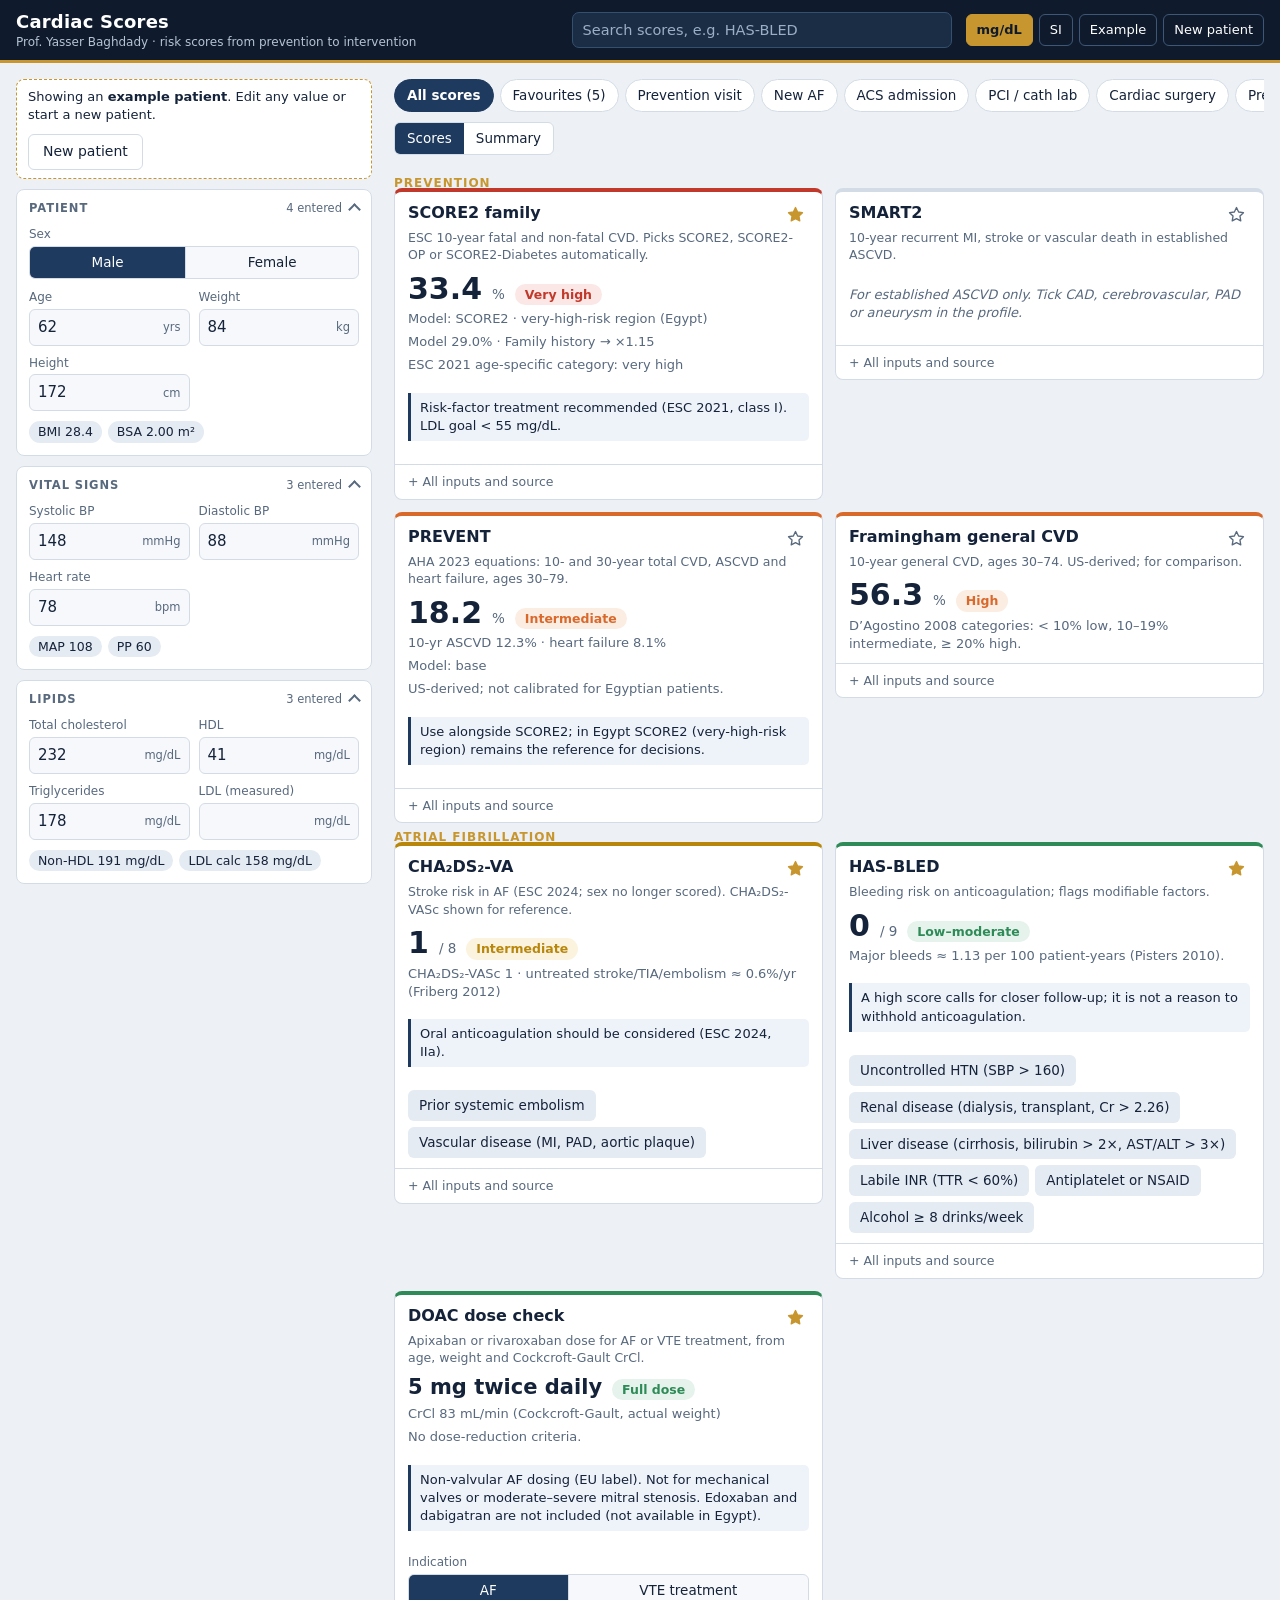
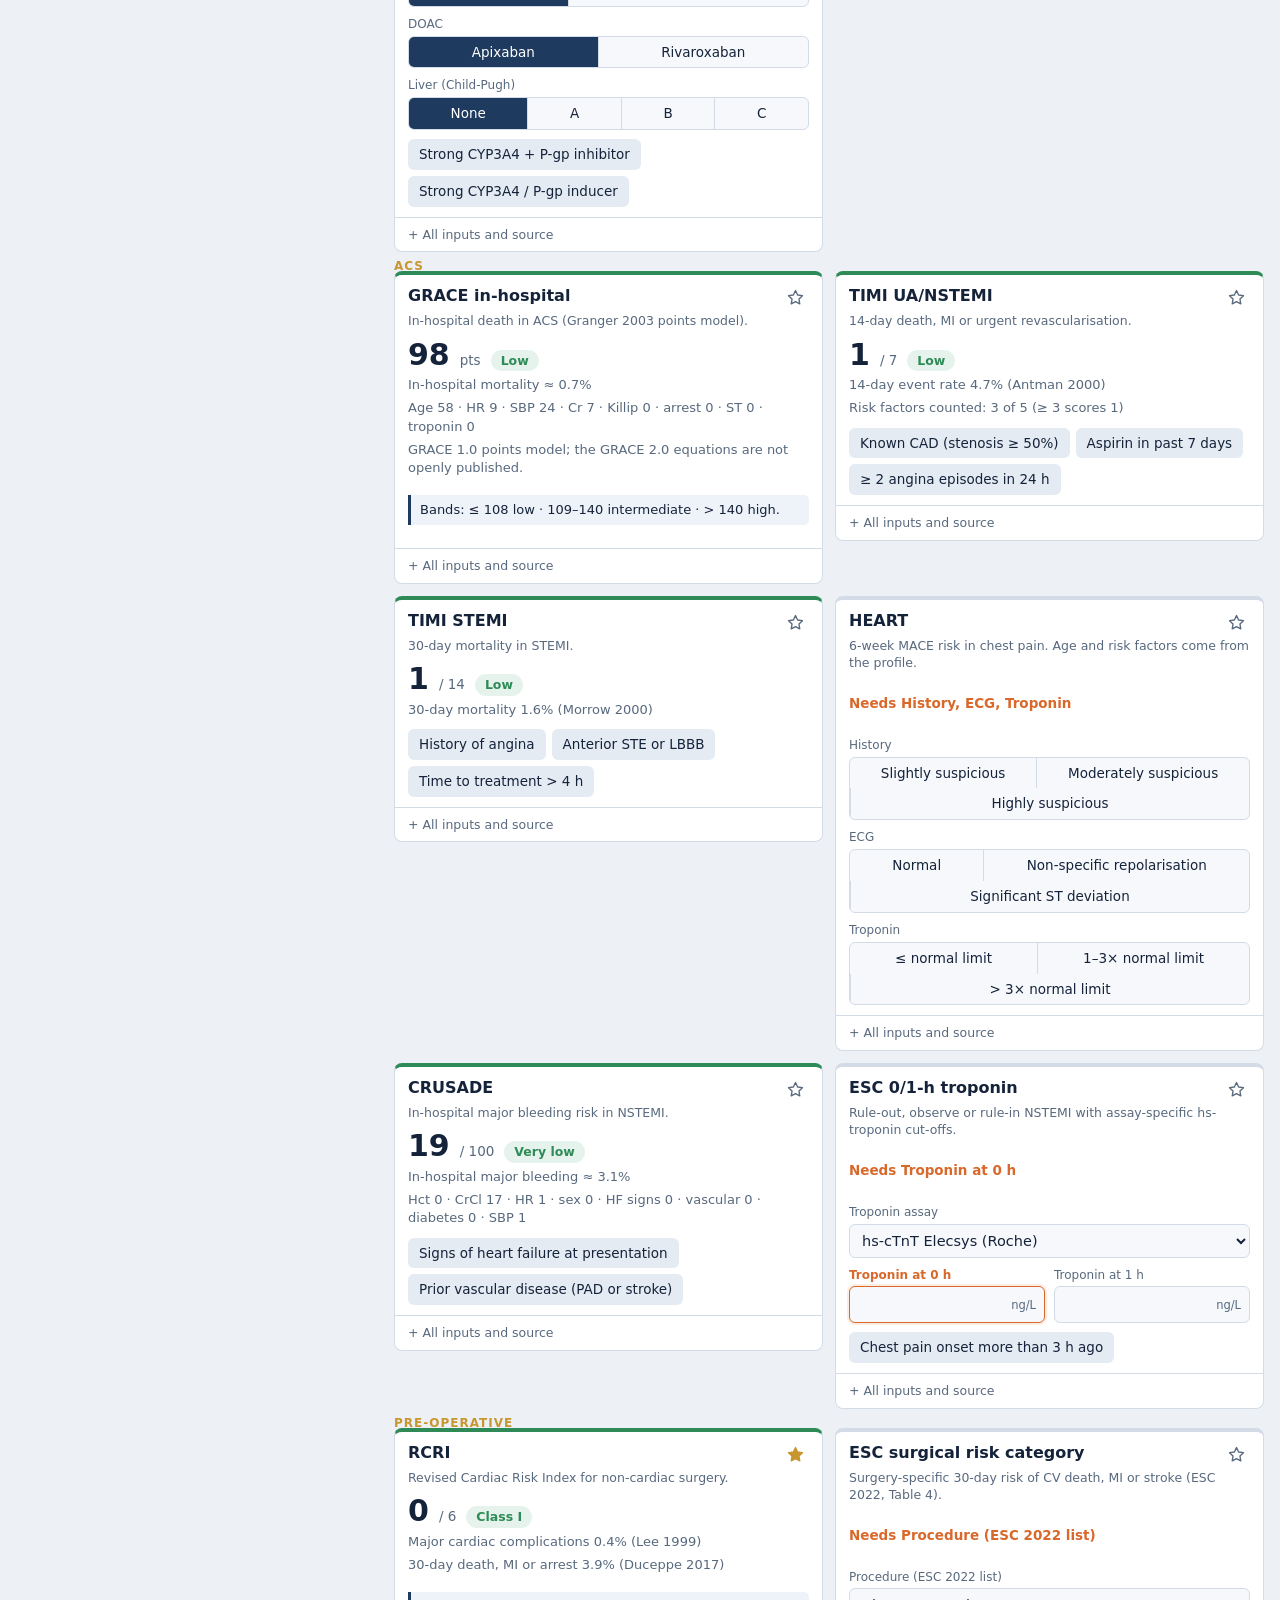
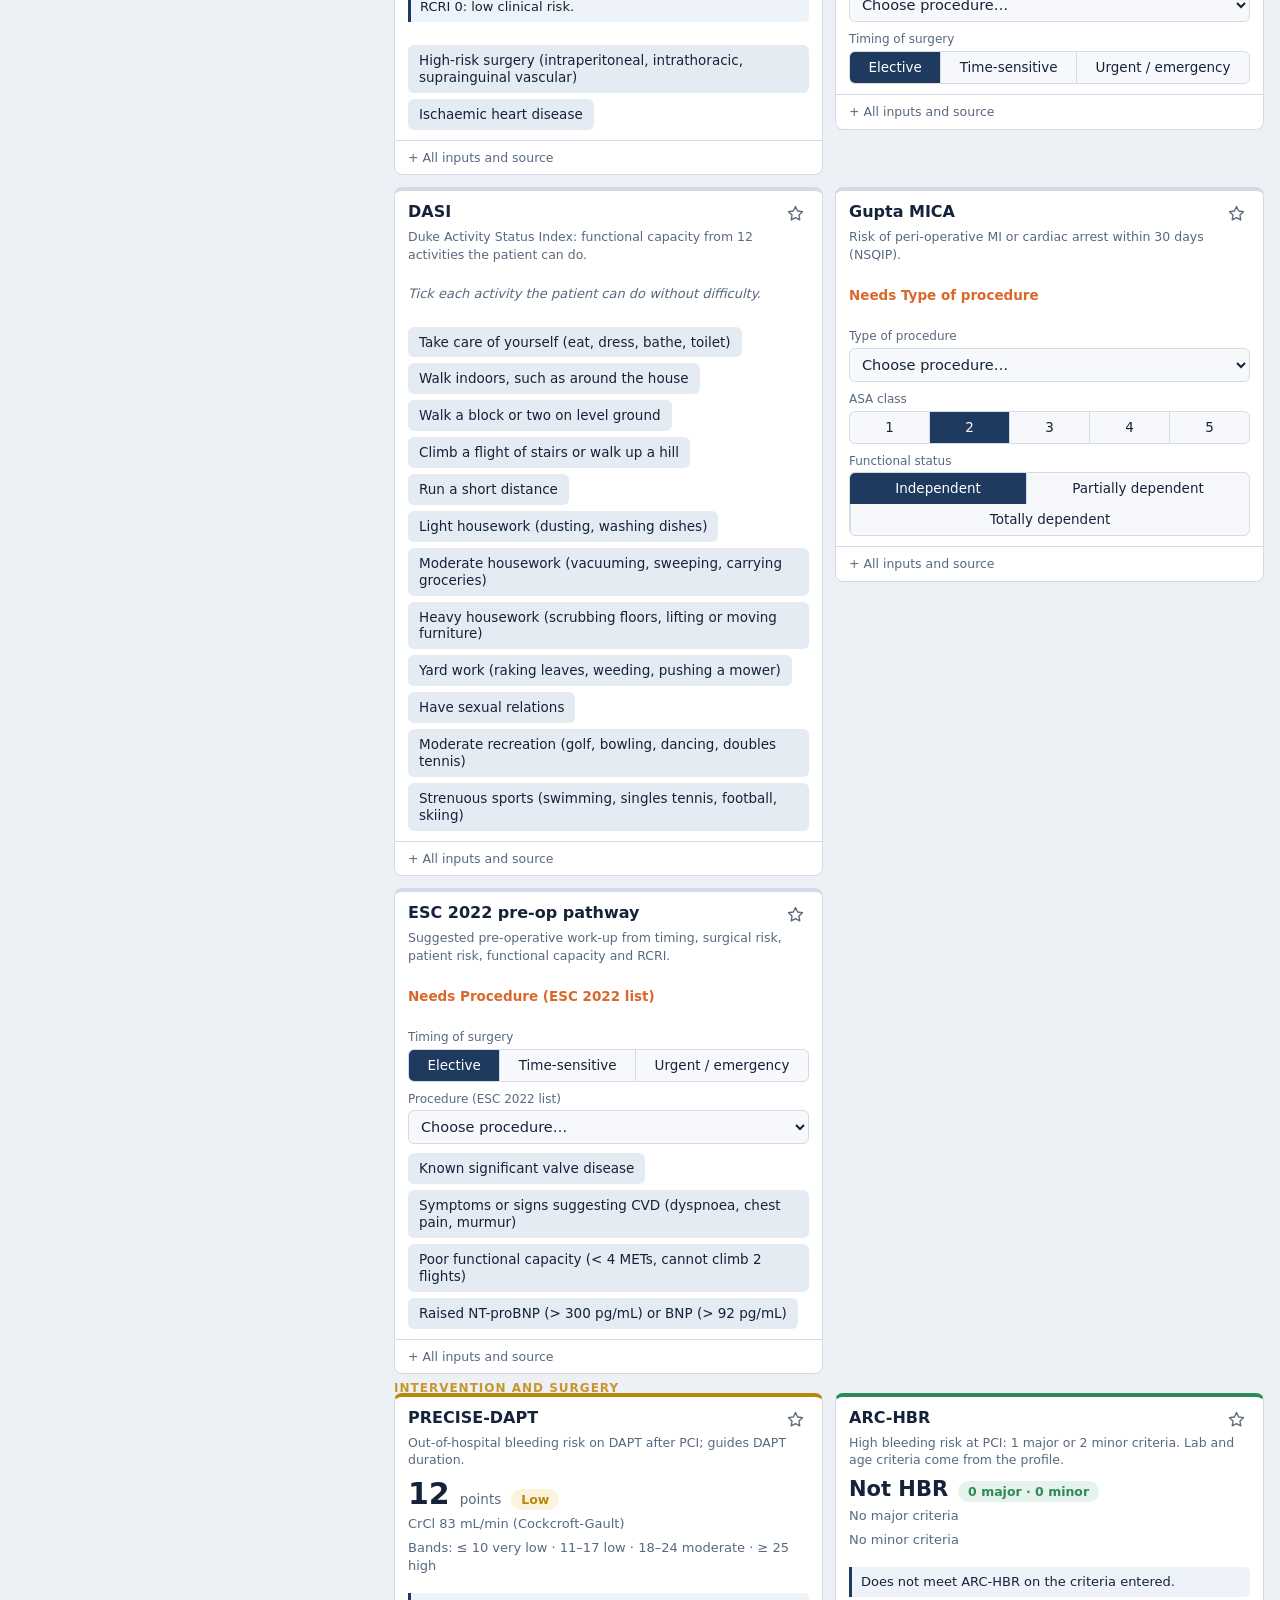
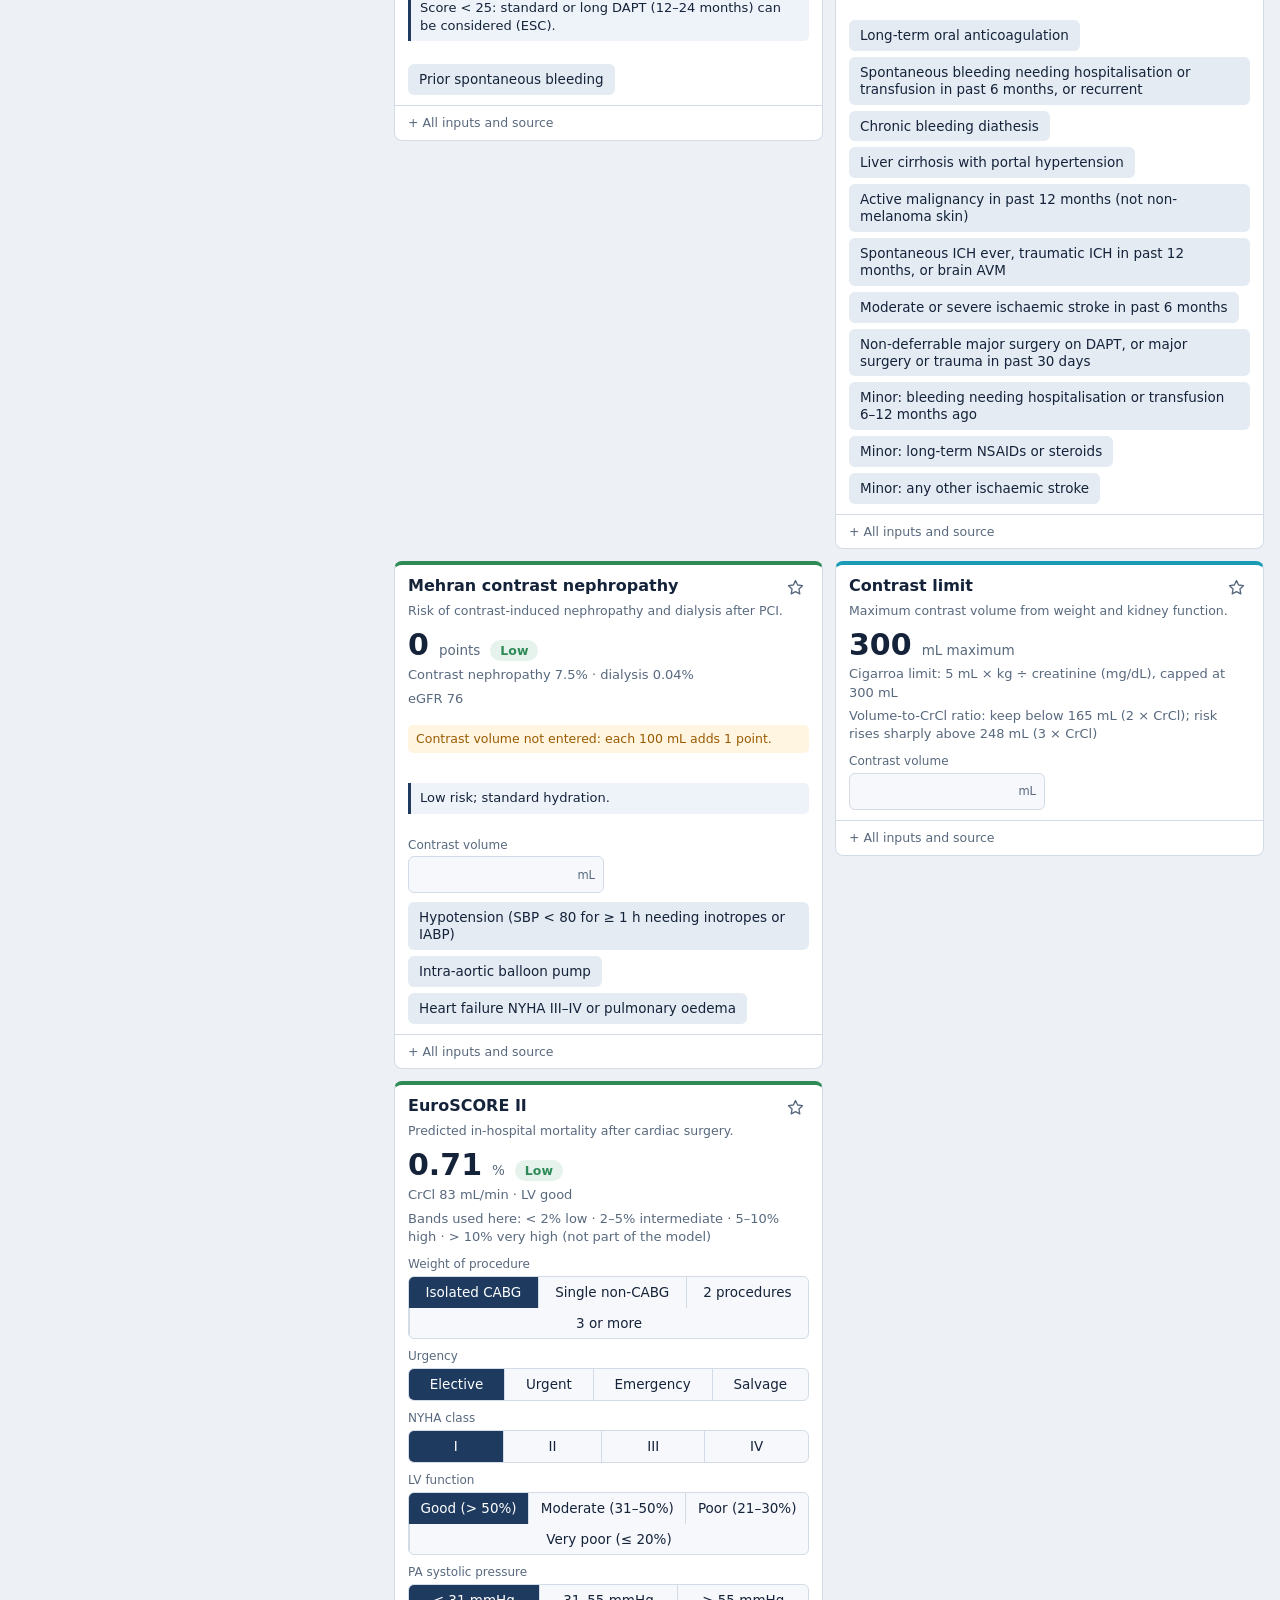
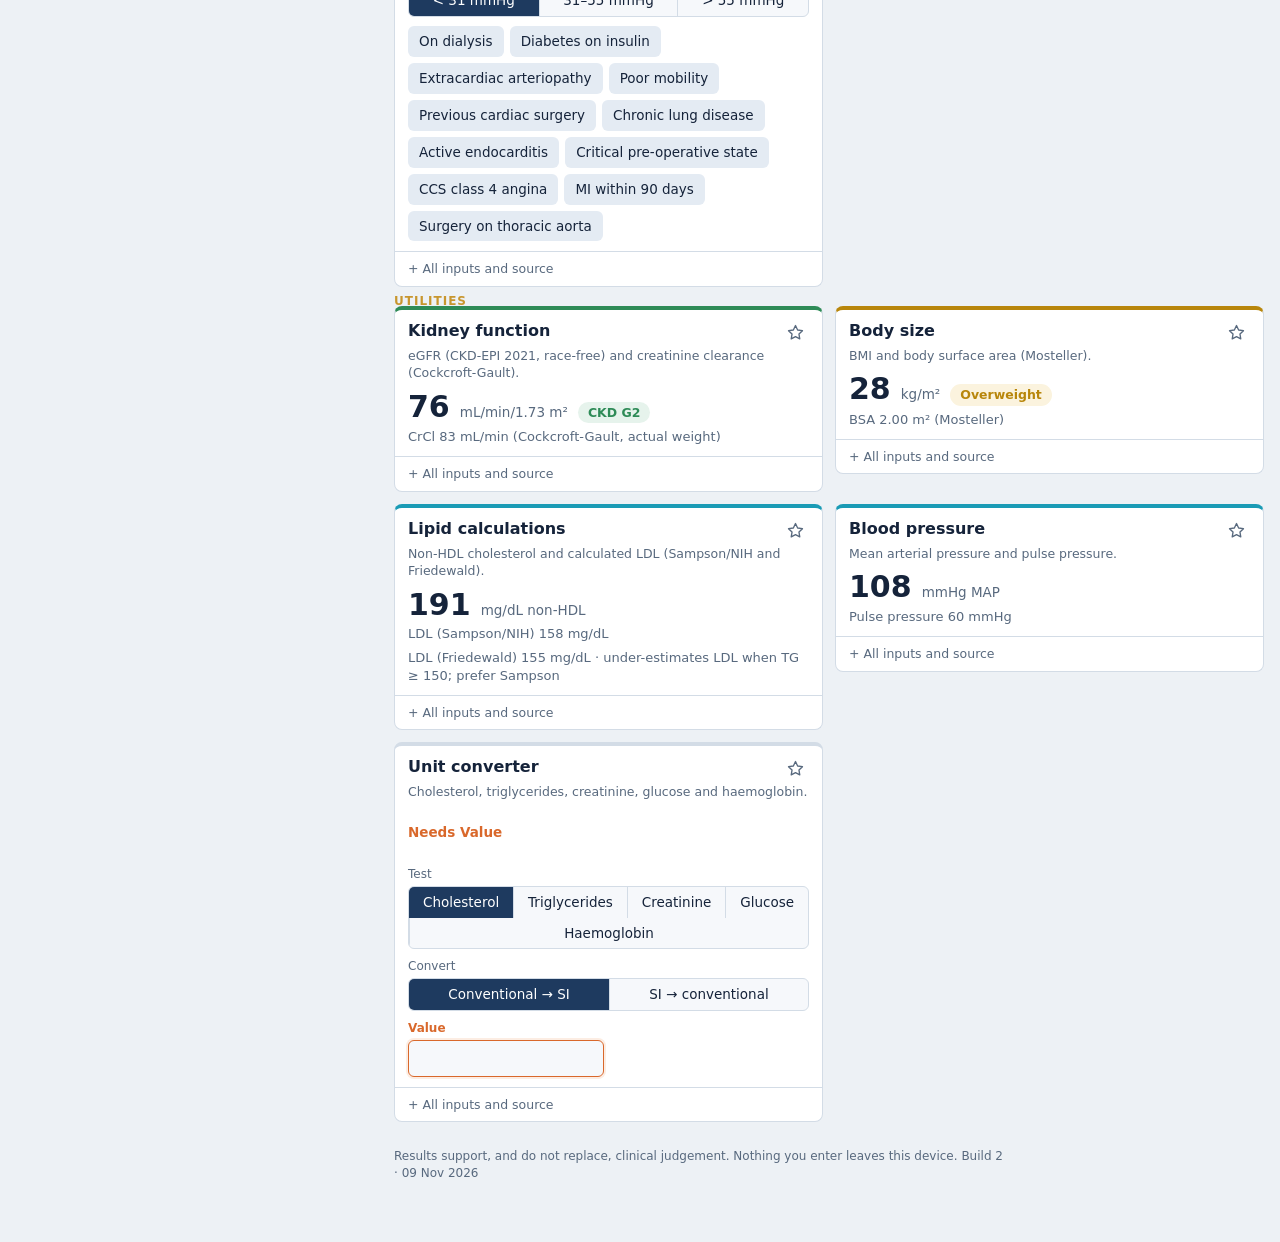
==== commit 902a9164: "Phase 2: ACS and intervention scores Adds HEART, CRUSADE, ESC 0/1-h troponin, PRECISE-DAPT, ARC-HBR," ====
--- a/index.html
+++ b/index.html
@@ -188,7 +188,7 @@
       <div class="vt" role="group" aria-label="View"><button type="button" data-view="scores" aria-pressed="true">Scores</button><button type="button" data-view="summary" aria-pressed="false">Summary</button></div>
     </div>
     <div id="cards"></div>
-    <p class="foot">Results support, and do not replace, clinical judgement. Nothing you enter leaves this device. Build 1a · 07 Nov 2026</p>
+    <p class="foot">Results support, and do not replace, clinical judgement. Nothing you enter leaves this device. Build 2 · 09 Nov 2026</p>
   </section>
   <section id="summary" aria-label="Summary"></section>
 </main>
@@ -527,7 +527,82 @@
     return { value: 100 * (1 - Math.pow(1 - 0.165822797, Math.exp(lp + 0.0463729 - Math.log(eo)))), crpImputed: b.crpImputed, lp: lp };
   }
 
-  return { crcl: crcl, bsa: bsa, friedewald: friedewald, sampson: sampson, map: map, doac: doac, smart2: smart2 };
+  /* ===== Phase 2: ACS and intervention (pure functions) ===== */
+  function band(x, edges, pts) { for (var i = 0; i < edges.length; i++) if (x <= edges[i]) return pts[i]; return pts[edges.length]; }
+
+  /* CRUSADE in-hospital major bleeding (Subherwal 2009). hct %, crcl mL/min (Cockcroft-Gault). */
+  function crusade(o) {
+    var p = {
+      hct: o.hct < 31 ? 9 : o.hct < 34 ? 7 : o.hct < 37 ? 3 : o.hct < 40 ? 2 : 0,
+      crcl: band(o.crcl, [15, 30, 60, 90, 120], [39, 35, 28, 17, 7, 0]),
+      hr: band(o.hr, [70, 80, 90, 100, 110, 120], [0, 1, 3, 6, 8, 10, 11]),
+      sex: o.sex === 'female' ? 8 : 0, chf: o.chf ? 7 : 0, vasc: o.vasc ? 6 : 0, dm: o.dm ? 6 : 0,
+      sbp: band(o.sbp, [90, 100, 120, 180, 200], [10, 8, 5, 1, 3, 5])
+    };
+    var s = p.hct + p.crcl + p.hr + p.sex + p.chf + p.vasc + p.dm + p.sbp;
+    var g = s <= 20 ? 0 : s <= 30 ? 1 : s <= 40 ? 2 : s <= 50 ? 3 : 4;
+    return { score: s, parts: p, grade: g, label: ['Very low', 'Low', 'Moderate', 'High', 'Very high'][g], rate: [3.1, 5.5, 8.6, 11.9, 19.5][g] };
+  }
+
+  /* ESC 0/1-h hs-troponin algorithm, assay-specific cut-offs in ng/L:
+     [very low, low, no 1-h delta, high, 1-h delta] (2020/2023 ESC NSTE-ACS guidelines). */
+  var TN = {
+    elecsys: ['hs-cTnT Elecsys (Roche)', 5, 12, 3, 52, 5], architect: ['hs-cTnI Architect (Abbott)', 4, 5, 2, 64, 6],
+    centaur: ['hs-cTnI Centaur (Siemens)', 3, 6, 3, 120, 12], access: ['hs-cTnI Access (Beckman Coulter)', 4, 5, 4, 50, 15],
+    clarity: ['hs-cTnI Clarity (Singulex)', 1, 2, 1, 30, 6], vitros: ['hs-cTnI Vitros (Ortho)', 1, 2, 1, 40, 4],
+    pathfast: ['hs-cTnI Pathfast (LSI Medience)', 3, 4, 3, 90, 20], triage: ['hs-cTnI TriageTrue (Quidel)', 4, 5, 3, 60, 8],
+    dimension: ['hs-cTnI Dimension EXL (Siemens)', 9, 9, 5, 160, 100]
+  };
+  function tn01(o) {
+    var c = TN[o.assay], r = { assay: c[0], cut: c.slice(1) };
+    if (o.t0 < c[1] && o.onset3h) { r.out = 'out'; r.why = '0-h value below ' + c[1] + ' ng/L with chest pain onset more than 3 h ago.'; return r; }
+    if (o.t0 >= c[4]) { r.out = 'in'; r.why = '0-h value ≥ ' + c[4] + ' ng/L.'; return r; }
+    if (o.t1 == null) { r.out = null; r.why = 'Repeat troponin at 1 h.'; return r; }
+    var d = Math.abs(o.t1 - o.t0); r.delta = d;
+    if (d >= c[5]) { r.out = 'in'; r.why = '1-h change ' + (Math.round(d * 10) / 10) + ' ng/L (≥ ' + c[5] + ').'; }
+    else if (o.t0 < c[2] && d < c[3]) { r.out = 'out'; r.why = '0-h value below ' + c[2] + ' ng/L and 1-h change below ' + c[3] + ' ng/L.'; }
+    else { r.out = 'observe'; r.why = 'Neither rule-out nor rule-in criteria met.'; }
+    return r;
+  }
+
+  /* PRECISE-DAPT (Costa 2017). The official model is not published as a formula; these slopes were
+     recovered from the MDCalc calculator on 9 Nov 2026 and reproduce it exactly on all cases tested.
+     hb g/dL, wbc 10^9/L, crcl mL/min. */
+  function precise(o) {
+    var cl = function (x, a, b) { return Math.min(b, Math.max(a, x)); };
+    var raw = 0.4696 * (cl(o.age, 50, 90) - 50) + 7.335 * (12 - cl(o.hb, 10, 12)) + 1.031 * (cl(o.wbc, 5, 20) - 5) + 0.254 * (100 - cl(o.crcl, 0, 100)) + (o.bleed ? 25.68 : 0);
+    var s = Math.round(raw), g = s <= 10 ? 0 : s <= 17 ? 1 : s <= 24 ? 2 : 3;
+    return { score: s, raw: raw, grade: g, label: ['Very low', 'Low', 'Moderate', 'High'][g] };
+  }
+
+  /* EuroSCORE II (Nashef 2012) */
+  function euroscore(o) {
+    var x = -5.324537 + 0.0285181 * (o.age <= 60 ? 1 : o.age - 59);
+    if (o.sex === 'female') x += 0.2196434;
+    x += o.dialysis ? 0.6421508 : o.crcl > 85 ? 0 : o.crcl > 50 ? 0.303553 : 0.8592256;
+    if (o.art) x += 0.5360268; if (o.mob) x += 0.2407181; if (o.prev) x += 1.118599; if (o.lung) x += 0.1886564;
+    if (o.endo) x += 0.6194522; if (o.crit) x += 1.086517; if (o.iddm) x += 0.3542749;
+    x += [0, 0, 0.1070545, 0.2958358, 0.5597929][+o.nyha || 1];
+    if (o.ccs4) x += 0.2226147;
+    x += { good: 0, mod: 0.3150652, poor: 0.8084096, vpoor: 0.9346919 }[o.lv || 'good'];
+    if (o.mi) x += 0.1528943;
+    x += { none: 0, mod: 0.1788899, sev: 0.3491475 }[o.ph || 'none'];
+    x += { elective: 0, urgent: 0.3174673, emergency: 0.7039121, salvage: 1.362947 }[o.urg || 'elective'];
+    x += { cabg: 0, single: 0.0062118, two: 0.5521478, three: 0.9724533 }[o.weight || 'cabg'];
+    if (o.aorta) x += 0.6527205;
+    return 100 * Math.exp(x) / (1 + Math.exp(x));
+  }
+
+  /* Mehran contrast-nephropathy score (2004), eGFR version */
+  function mehran(o) {
+    var s = (o.hypo ? 5 : 0) + (o.iabp ? 5 : 0) + (o.chf ? 5 : 0) + (o.age > 75 ? 4 : 0) + (o.anaemia ? 3 : 0) + (o.dm ? 3 : 0) +
+      Math.floor((o.contrast || 0) / 100) + (o.egfr < 20 ? 6 : o.egfr < 40 ? 4 : o.egfr < 60 ? 2 : 0);
+    var g = s <= 5 ? 0 : s <= 10 ? 1 : s <= 15 ? 2 : 3;
+    return { score: s, grade: g, label: ['Low', 'Moderate', 'High', 'Very high'][g], cin: [7.5, 14.0, 26.1, 57.3][g], dialysis: [0.04, 0.12, 1.09, 12.6][g] };
+  }
+
+  return { crcl: crcl, bsa: bsa, friedewald: friedewald, sampson: sampson, map: map, doac: doac, smart2: smart2,
+    crusade: crusade, tn01: tn01, TN: TN, precise: precise, euroscore: euroscore, mehran: mehran };
 })();
 
 
@@ -563,6 +638,11 @@
     uacr: N('UACR', 'mg/g', { g: 'ren', min: 0, max: 10000 }),
     hba1c: N('HbA1c', '%', { g: 'ren', min: 3, max: 20 }),
     hscrp: N('hsCRP', 'mg/L', { g: 'ren', min: 0, max: 300 }),
+
+    hb: N('Haemoglobin', 'g/dL', { g: 'bld', si: { unit: 'g/L', f: 10, dp: 0 }, min: 3, max: 25 }),
+    hct: N('Haematocrit', '%', { g: 'bld', min: 10, max: 70 }),
+    wbc: N('White cells', '×10⁹/L', { g: 'bld', min: 0.5, max: 100 }),
+    plt: N('Platelets', '×10⁹/L', { g: 'bld', min: 5, max: 1500, step: 1 }),
 
     smoker: B('Current smoker', { g: 'rf' }),
     dm: B('Diabetes', { g: 'rf' }),
@@ -578,6 +658,7 @@
     aaa: B('Aortic aneurysm', { g: 'hx' }),
     hf: B('Heart failure / LV dysfunction', { g: 'hx' }),
     priorBleed: B('Prior major bleeding', { g: 'hx' }),
+    ef: N('LV ejection fraction', '%', { g: 'hx', min: 5, max: 85, step: 1 }),
 
     bptx: B('BP treatment', { g: 'rx' }),
     statin: B('Statin', { g: 'rx' }),
@@ -647,13 +728,55 @@
       ['ent', 'ENT (except thyroid/parathyroid)'], ['foregut', 'Foregut or hepatopancreatobiliary'], ['gallbladder', 'Gallbladder, appendix, adrenals or spleen'], ['hernia', 'Hernia (ventral, inguinal, femoral)'],
       ['intestinal', 'Intestinal'], ['neck', 'Neck (thyroid/parathyroid)'], ['obgyn', 'Obstetric/gynaecologic'], ['ortho', 'Orthopaedic and non-vascular extremity'], ['otherabd', 'Other abdominal'],
       ['pv', 'Peripheral vascular (non-aortic, non-vein)'], ['skin', 'Skin'], ['spine', 'Spine'], ['thoracic', 'Non-oesophageal thoracic'], ['vein', 'Vein'], ['urology', 'Urology']], { local: 1, def: '' }),
+    heartHx: C('History', [['0', 'Slightly suspicious'], ['1', 'Moderately suspicious'], ['2', 'Highly suspicious']], { local: 1 }),
+    heartEcg: C('ECG', [['0', 'Normal'], ['1', 'Non-specific repolarisation'], ['2', 'Significant ST deviation']], { local: 1, autoDef: function (s) { return s.stdev ? '2' : null; } }),
+    heartTn: C('Troponin', [['0', '≤ normal limit'], ['1', '1–3× normal limit'], ['2', '> 3× normal limit']], { local: 1 }),
+    chfSigns: B('Signs of heart failure at presentation', { local: 1, auto: function (s) { return +s.killip >= 2; } }),
+    priorVasc: B('Prior vascular disease (PAD or stroke)', { local: 1, auto: function (s) { return !!(s.pad || s.cevd); } }),
+    tnAssay: C('Troponin assay', [['elecsys', 'hs-cTnT Elecsys (Roche)'], ['architect', 'hs-cTnI Architect (Abbott)'], ['centaur', 'hs-cTnI Centaur (Siemens)'], ['access', 'hs-cTnI Access (Beckman Coulter)'],
+      ['clarity', 'hs-cTnI Clarity (Singulex)'], ['vitros', 'hs-cTnI Vitros (Ortho)'], ['pathfast', 'hs-cTnI Pathfast (LSI Medience)'], ['triage', 'hs-cTnI TriageTrue (Quidel)'], ['dimension', 'hs-cTnI Dimension EXL (Siemens)']], { local: 1, def: 'elecsys' }),
+    tn0: N('Troponin at 0 h', 'ng/L', { local: 1, min: 0, max: 100000 }),
+    tn1: N('Troponin at 1 h', 'ng/L', { local: 1, min: 0, max: 100000 }),
+    onset3h: B('Chest pain onset more than 3 h ago', { local: 1 }),
+    pdBleed: B('Prior spontaneous bleeding', { local: 1, auto: function (s) { return !!s.priorBleed; } }),
+    arcOAC: B('Long-term oral anticoagulation', { local: 1, auto: function (s) { return !!s.anticoag; } }),
+    arcBleedMaj: B('Spontaneous bleeding needing hospitalisation or transfusion in past 6 months, or recurrent', { local: 1 }),
+    arcDiath: B('Chronic bleeding diathesis', { local: 1 }),
+    arcCirr: B('Liver cirrhosis with portal hypertension', { local: 1 }),
+    arcCancer: B('Active malignancy in past 12 months (not non-melanoma skin)', { local: 1 }),
+    arcICH: B('Spontaneous ICH ever, traumatic ICH in past 12 months, or brain AVM', { local: 1 }),
+    arcStrokeMaj: B('Moderate or severe ischaemic stroke in past 6 months', { local: 1 }),
+    arcSurg: B('Non-deferrable major surgery on DAPT, or major surgery or trauma in past 30 days', { local: 1 }),
+    arcBleedMin: B('Minor: bleeding needing hospitalisation or transfusion 6–12 months ago', { local: 1 }),
+    arcNsaid: B('Minor: long-term NSAIDs or steroids', { local: 1, auto: function (s) { return !!s.nsaid; } }),
+    arcStrokeMin: B('Minor: any other ischaemic stroke', { local: 1 }),
+    mHypo: B('Hypotension (SBP < 80 for ≥ 1 h needing inotropes or IABP)', { local: 1 }),
+    mIABP: B('Intra-aortic balloon pump', { local: 1 }),
+    mCHF: B('Heart failure NYHA III–IV or pulmonary oedema', { local: 1 }),
+    contrast: N('Contrast volume', 'mL', { local: 1, min: 0, max: 1500, step: 10 }),
+    euDial: B('On dialysis', { local: 1 }),
+    euArt: B('Extracardiac arteriopathy', { local: 1, auto: function (s) { return !!s.pad; } }),
+    euMob: B('Poor mobility', { local: 1 }),
+    euPrev: B('Previous cardiac surgery', { local: 1 }),
+    euLung: B('Chronic lung disease', { local: 1 }),
+    euEndo: B('Active endocarditis', { local: 1 }),
+    euCrit: B('Critical pre-operative state', { local: 1 }),
+    euIDDM: B('Diabetes on insulin', { local: 1, auto: function (s) { return !!(s.dm && s.insulin); } }),
+    euCCS4: B('CCS class 4 angina', { local: 1 }),
+    euMI: B('MI within 90 days', { local: 1 }),
+    euAorta: B('Surgery on thoracic aorta', { local: 1 }),
+    euNyha: C('NYHA class', [['1', 'I'], ['2', 'II'], ['3', 'III'], ['4', 'IV']], { local: 1, def: '1' }),
+    euLV: C('LV function', [['good', 'Good (> 50%)'], ['mod', 'Moderate (31–50%)'], ['poor', 'Poor (21–30%)'], ['vpoor', 'Very poor (≤ 20%)']], { local: 1, autoDef: function (s) { return s.ef == null ? 'good' : s.ef > 50 ? 'good' : s.ef > 30 ? 'mod' : s.ef > 20 ? 'poor' : 'vpoor'; } }),
+    euPH: C('PA systolic pressure', [['none', '< 31 mmHg'], ['mod', '31–55 mmHg'], ['sev', '> 55 mmHg']], { local: 1, def: 'none' }),
+    euUrg: C('Urgency', [['elective', 'Elective'], ['urgent', 'Urgent'], ['emergency', 'Emergency'], ['salvage', 'Salvage']], { local: 1, def: 'elective' }),
+    euWt: C('Weight of procedure', [['cabg', 'Isolated CABG'], ['single', 'Single non-CABG'], ['two', '2 procedures'], ['three', '3 or more']], { local: 1, def: 'cabg' }),
     convVal: N('Value', '', { local: 1, nosi: 1 }),
     convAn: C('Test', [['chol', 'Cholesterol'], ['tg', 'Triglycerides'], ['cr', 'Creatinine'], ['glu', 'Glucose'], ['hb', 'Haemoglobin']], { local: 1, def: 'chol' }),
     convDir: C('Convert', [['toSI', 'Conventional → SI'], ['toConv', 'SI → conventional']], { local: 1, def: 'toSI' })
   };
 
   var GROUPS = [
-    ['demo', 'Patient'], ['vit', 'Vital signs'], ['lip', 'Lipids'], ['ren', 'Kidney and labs'],
+    ['demo', 'Patient'], ['vit', 'Vital signs'], ['lip', 'Lipids'], ['ren', 'Kidney and labs'], ['bld', 'Blood count'],
     ['rf', 'Risk factors'], ['hx', 'Cardiac and vascular history'], ['rx', 'Current medicines'], ['acs', 'Acute coronary presentation']
   ];
 
@@ -680,6 +803,8 @@
     d.map = UT.map(p.sbp, p.dbp);
     d.pp = (p.sbp && p.dbp) ? p.sbp - p.dbp : null;
     d.ascvd = !!(p.cad || p.cevd || p.pad || p.aaa);
+    d.hctEst = p.hct == null && p.hb != null;
+    d.hct = p.hct != null ? p.hct : (p.hb != null ? p.hb * 3 : null);
     return d;
   }
 
@@ -906,6 +1031,67 @@
     },
     source: 'Morrow et al., Circulation 2000.',
     status: 'ported'
+  });
+
+  /* ----- Phase 2: ACS ----- */
+  add({
+    id: 'heart', name: 'HEART', domain: 'ACS', scen: ['acs'],
+    blurb: '6-week MACE risk in chest pain. Age and risk factors come from the profile.',
+    inputs: ['age', 'htn', 'lipid', 'dm', 'smoker', 'famhx', 'wt', 'ht', 'cad', 'cevd', 'pad'], local: ['heartHx', 'heartEcg', 'heartTn'],
+    calc: function (p, d) {
+      var m = need(p, ['age', 'heartHx', 'heartEcg', 'heartTn']);
+      if (m.length) return res({ missing: m });
+      var n = (p.htn ? 1 : 0) + (p.lipid ? 1 : 0) + (p.dm ? 1 : 0) + (p.smoker ? 1 : 0) + (p.famhx ? 1 : 0) + (d.bmi > 30 ? 1 : 0);
+      var athero = !!(p.cad || p.cevd || p.pad);
+      var rf = athero || n >= 3 ? 2 : n >= 1 ? 1 : 0, ag = p.age >= 65 ? 2 : p.age >= 45 ? 1 : 0;
+      var s = +p.heartHx + +p.heartEcg + ag + rf + +p.heartTn, c = s <= 3 ? 0 : s <= 6 ? 1 : 3;
+      return res({ value: s, unit: '/ 10', cat: c, catLabel: ['Low', 'Moderate', '', 'High'][c],
+        lines: ['6-week MACE ' + ['0.9–1.7%', '12–16.6%', '', '50–65%'][c],
+          'History ' + p.heartHx + ' · ECG ' + p.heartEcg + ' · age ' + ag + ' · risk factors ' + rf + ' (' + (athero ? 'known atherosclerotic disease' : n + ' counted') + ') · troponin ' + p.heartTn],
+        action: c === 0 ? 'Low risk: early discharge can be considered.' : c === 1 ? 'Moderate risk: admit for observation and further testing.' : 'High risk: early invasive strategy.',
+        summary: 'HEART ' + s + '/10 (' + ['low', 'moderate', '', 'high'][c] + ' risk)' });
+    },
+    source: 'Six et al., Neth Heart J 2008; Backus et al., Int J Cardiol 2013. Risk factors: hypertension, hypercholesterolaemia, diabetes, obesity (BMI > 30), smoking, family history.',
+    status: 'new'
+  });
+
+  add({
+    id: 'crusade', name: 'CRUSADE', domain: 'ACS', scen: ['acs', 'pci'],
+    blurb: 'In-hospital major bleeding risk in NSTEMI.',
+    inputs: ['hct', 'hb', 'cr', 'age', 'sex', 'wt', 'hr', 'sbp', 'dm', 'killip', 'pad', 'cevd'], local: ['chfSigns', 'priorVasc'],
+    calc: function (p, d) {
+      var m = need(p, ['sex', 'hr', 'sbp']);
+      if (d.hct == null) m.push('hct');
+      if (d.crcl == null) ['cr', 'age', 'wt'].forEach(function (k) { if (p[k] == null) m.push(k); });
+      if (m.length) return res({ missing: m });
+      var r = UT.crusade({ hct: d.hct, crcl: d.crcl, hr: p.hr, sex: p.sex, chf: p.chfSigns, vasc: p.priorVasc, dm: p.dm, sbp: p.sbp }), b = r.parts;
+      return res({ value: r.score, unit: '/ 100', cat: [0, 0, 1, 2, 3][r.grade], catLabel: r.label,
+        lines: ['In-hospital major bleeding ≈ ' + r.rate + '%', 'Hct ' + b.hct + ' · CrCl ' + b.crcl + ' · HR ' + b.hr + ' · sex ' + b.sex + ' · HF signs ' + b.chf + ' · vascular ' + b.vasc + ' · diabetes ' + b.dm + ' · SBP ' + b.sbp],
+        warn: d.hctEst ? ['Haematocrit estimated as 3 × haemoglobin (' + f1(d.hct) + '%).'] : [],
+        summary: 'CRUSADE ' + r.score + ' (' + r.label.toLowerCase() + ' bleeding risk, ' + r.rate + '%)' });
+    },
+    source: 'Subherwal et al., Circulation 2009.',
+    status: 'verified', verifiedBy: 'MDCalc CRUSADE (13 patients covering every band)', checked: '2026-11-09'
+  });
+
+  add({
+    id: 'tn01', name: 'ESC 0/1-h troponin', domain: 'ACS', scen: ['acs'],
+    blurb: 'Rule-out, observe or rule-in NSTEMI with assay-specific hs-troponin cut-offs.',
+    inputs: [], local: ['tnAssay', 'tn0', 'tn1', 'onset3h'],
+    calc: function (p) {
+      if (p.tn0 == null) return res({ missing: ['tn0'] });
+      var r = UT.tn01({ assay: p.tnAssay, t0: p.tn0, t1: p.tn1, onset3h: p.onset3h }), c = r.cut;
+      var cuts = 'Cut-offs (ng/L): very low < ' + c[0] + ' · low < ' + c[1] + ' · no 1-h Δ < ' + c[2] + ' · high ≥ ' + c[3] + ' · 1-h Δ ≥ ' + c[4];
+      if (!r.out) return res({ missing: ['tn1'], hint: r.why });
+      var L = { out: ['Rule-out', 0, 'NSTEMI very unlikely. Consider discharge and outpatient work-up if the clinical picture and ECG agree.'],
+        observe: ['Observe', 1, 'Repeat troponin at 3 h and do echocardiography; decide on further testing by clinical picture.'],
+        'in': ['Rule-in', 3, 'NSTEMI likely: admit and plan invasive coronary angiography.'] }[r.out];
+      return res({ value: L[0], text: true, cat: L[1], catLabel: r.assay.split(' (')[0], lines: [r.why, cuts], action: L[2],
+        warn: ['Use only with the ECG and full clinical assessment. Cut-offs apply regardless of age, sex and renal function.'],
+        summary: 'ESC 0/1-h troponin: ' + L[0].toLowerCase() + ' (' + p.tn0 + (p.tn1 != null ? ' → ' + p.tn1 : '') + ' ng/L, ' + r.assay.split(' (')[0] + ')' });
+    },
+    source: 'Collet et al., 2020 ESC NSTE-ACS guidelines (supplementary table of assay cut-offs); Byrne et al., 2023 ESC ACS guidelines.',
+    status: 'new'
   });
 
   /* ===== Pre-operative ===== */
@@ -1019,9 +1205,119 @@
     status: 'new', review: 1
   });
 
+  /* ----- Phase 2: intervention and cardiac surgery ----- */
+  add({
+    id: 'precise', name: 'PRECISE-DAPT', domain: 'Intervention and surgery', scen: ['pci', 'acs'],
+    blurb: 'Out-of-hospital bleeding risk on DAPT after PCI; guides DAPT duration.',
+    inputs: ['age', 'hb', 'wbc', 'cr', 'sex', 'wt', 'priorBleed'], local: ['pdBleed'],
+    calc: function (p, d) {
+      var m = need(p, ['age', 'hb', 'wbc']);
+      if (d.crcl == null) ['cr', 'sex', 'wt'].forEach(function (k) { if (p[k] == null) m.push(k); });
+      if (m.length) return res({ missing: m });
+      var r = UT.precise({ age: p.age, hb: p.hb, wbc: p.wbc, crcl: d.crcl, bleed: p.pdBleed });
+      return res({ value: r.score, unit: 'points', cat: r.grade, catLabel: r.label,
+        lines: ['CrCl ' + f0(d.crcl) + ' mL/min (Cockcroft-Gault)', 'Bands: ≤ 10 very low · 11–17 low · 18–24 moderate · ≥ 25 high'],
+        action: r.score >= 25 ? 'Score ≥ 25: high bleeding risk. Short DAPT (3–6 months) should be considered (ESC).' : 'Score < 25: standard or long DAPT (12–24 months) can be considered (ESC).',
+        summary: 'PRECISE-DAPT ' + r.score + ' (' + r.label.toLowerCase() + ' bleeding risk)' });
+    },
+    source: 'Costa et al., Lancet 2017. The model is not published as a formula; the app reproduces the MDCalc calculator.',
+    status: 'verified', verifiedBy: 'MDCalc PRECISE-DAPT (each input probed across its range, plus mixed patients)', checked: '2026-11-09'
+  });
+
+  add({
+    id: 'archbr', name: 'ARC-HBR', domain: 'Intervention and surgery', scen: ['pci'],
+    blurb: 'High bleeding risk at PCI: 1 major or 2 minor criteria. Lab and age criteria come from the profile.',
+    inputs: ['age', 'sex', 'cr', 'hb', 'plt', 'anticoag', 'nsaid'],
+    local: ['arcOAC', 'arcBleedMaj', 'arcDiath', 'arcCirr', 'arcCancer', 'arcICH', 'arcStrokeMaj', 'arcSurg', 'arcBleedMin', 'arcNsaid', 'arcStrokeMin'],
+    calc: function (p, d) {
+      var maj = [], min = [], unk = [];
+      if (p.arcOAC) maj.push('long-term OAC');
+      if (d.egfr != null) { if (d.egfr < 30) maj.push('eGFR < 30'); else if (d.egfr < 60) min.push('eGFR 30–59'); } else unk.push('eGFR');
+      if (p.hb != null) { if (p.hb < 11) maj.push('Hb < 11 g/dL'); else if (p.hb < (p.sex === 'female' ? 12 : 13)) min.push('Hb ' + (p.sex === 'female' ? '11–11.9' : '11–12.9') + ' g/dL'); } else unk.push('haemoglobin');
+      if (p.plt != null) { if (p.plt < 100) maj.push('platelets < 100'); } else unk.push('platelets');
+      if (p.age != null) { if (p.age >= 75) min.push('age ≥ 75'); } else unk.push('age');
+      [['arcBleedMaj', 'recent or recurrent bleeding'], ['arcDiath', 'bleeding diathesis'], ['arcCirr', 'cirrhosis with portal hypertension'], ['arcCancer', 'active malignancy'],
+        ['arcICH', 'ICH or brain AVM'], ['arcStrokeMaj', 'recent moderate–severe stroke'], ['arcSurg', 'major surgery or trauma']].forEach(function (x) { if (p[x[0]]) maj.push(x[1]); });
+      [['arcBleedMin', 'bleeding 6–12 months ago'], ['arcNsaid', 'NSAIDs or steroids'], ['arcStrokeMin', 'prior ischaemic stroke']].forEach(function (x) { if (p[x[0]]) min.push(x[1]); });
+      var hbr = maj.length >= 1 || min.length >= 2;
+      return res({ value: hbr ? 'High bleeding risk' : 'Not HBR', text: true, cat: hbr ? 3 : 0, catLabel: maj.length + ' major · ' + min.length + ' minor',
+        lines: [maj.length ? 'Major: ' + maj.join(', ') : 'No major criteria', min.length ? 'Minor: ' + min.join(', ') : 'No minor criteria'],
+        warn: unk.length ? ['Not entered, so not assessed: ' + unk.join(', ') + '.'] : [],
+        action: hbr ? 'HBR (≥ 4% BARC 3–5 bleeding or ≥ 1% ICH at 1 year): consider short DAPT and bleeding-avoidance strategies.' : 'Does not meet ARC-HBR on the criteria entered.',
+        summary: 'ARC-HBR: ' + (hbr ? 'high bleeding risk' : 'not HBR') + ' (' + maj.length + ' major, ' + min.length + ' minor)' });
+    },
+    source: 'Urban et al., Eur Heart J / Circulation 2019 (Academic Research Consortium for High Bleeding Risk).',
+    status: 'new'
+  });
+
+  add({
+    id: 'mehran', name: 'Mehran contrast nephropathy', domain: 'Intervention and surgery', scen: ['pci'],
+    blurb: 'Risk of contrast-induced nephropathy and dialysis after PCI.',
+    inputs: ['age', 'sex', 'dm', 'cr', 'hct', 'hb'], local: ['contrast', 'mHypo', 'mIABP', 'mCHF'],
+    calc: function (p, d) {
+      var m = need(p, ['age', 'sex', 'cr']);
+      if (m.length) return res({ missing: m });
+      var an = d.hct != null ? d.hct < (p.sex === 'female' ? 36 : 39) : null;
+      var r = UT.mehran({ hypo: p.mHypo, iabp: p.mIABP, chf: p.mCHF, age: p.age, anaemia: !!an, dm: p.dm, contrast: p.contrast, egfr: d.egfr });
+      var w = [];
+      if (an == null) w.push('Haematocrit or haemoglobin not entered: anaemia (3 points) not assessed.');
+      else if (d.hctEst) w.push('Anaemia judged from haematocrit estimated as 3 × haemoglobin.');
+      if (p.contrast == null) w.push('Contrast volume not entered: each 100 mL adds 1 point.');
+      return res({ value: r.score, unit: 'points', cat: r.grade, catLabel: r.label,
+        lines: ['Contrast nephropathy ' + r.cin + '% · dialysis ' + r.dialysis + '%', 'eGFR ' + f0(d.egfr) + (an ? ' · anaemia' : '') + (p.contrast != null ? ' · contrast ' + f0(p.contrast) + ' mL' : '')],
+        warn: w, action: r.grade >= 1 ? 'Hydrate, minimise contrast, hold nephrotoxic drugs and recheck creatinine at 48–72 h.' : 'Low risk; standard hydration.',
+        summary: 'Mehran ' + r.score + ' (CIN risk ' + r.cin + '%, dialysis ' + r.dialysis + '%)' });
+    },
+    source: 'Mehran et al., J Am Coll Cardiol 2004 (eGFR version).',
+    status: 'new'
+  });
+
+  add({
+    id: 'contrastmax', name: 'Contrast limit', domain: 'Intervention and surgery', scen: ['pci'],
+    blurb: 'Maximum contrast volume from weight and kidney function.',
+    inputs: ['wt', 'cr', 'age', 'sex'], local: ['contrast'],
+    calc: function (p, d) {
+      var m = need(p, ['wt', 'cr']);
+      if (m.length) return res({ missing: m });
+      var macd = Math.min(300, 5 * p.wt / p.cr), L = ['Cigarroa limit: 5 mL × kg ÷ creatinine (mg/dL), capped at 300 mL'], w = [], cat = null;
+      if (d.crcl != null) L.push('Volume-to-CrCl ratio: keep below ' + f0(2 * d.crcl) + ' mL (2 × CrCl); risk rises sharply above ' + f0(3 * d.crcl) + ' mL (3 × CrCl)');
+      if (p.contrast != null) {
+        cat = p.contrast > macd || (d.crcl != null && p.contrast > 3 * d.crcl) ? 3 : d.crcl != null && p.contrast > 2 * d.crcl ? 1 : 0;
+        L.push('Planned or given: ' + f0(p.contrast) + ' mL' + (d.crcl != null ? ' (ratio ' + (p.contrast / d.crcl).toFixed(1) + ')' : ''));
+        if (p.contrast > macd) w.push('Above the Cigarroa limit.');
+      }
+      return res({ value: macd, dp: 0, unit: 'mL maximum', cat: cat, catLabel: cat == null ? '' : ['Within limits', 'Above 2 × CrCl', '', 'Above limit'][cat], lines: L, warn: w,
+        summary: 'Contrast limit ' + f0(macd) + ' mL' + (p.contrast != null ? ' (given ' + f0(p.contrast) + ' mL)' : '') });
+    },
+    source: 'Cigarroa et al., Am J Med 1989; Gurm et al., J Am Coll Cardiol 2011 (volume-to-creatinine-clearance ratio).',
+    status: 'new'
+  });
+
+  add({
+    id: 'euroscore2', name: 'EuroSCORE II', domain: 'Intervention and surgery', scen: ['surg'],
+    blurb: 'Predicted in-hospital mortality after cardiac surgery.',
+    inputs: ['age', 'sex', 'cr', 'wt', 'ef', 'dm', 'insulin', 'pad'],
+    local: ['euWt', 'euUrg', 'euNyha', 'euLV', 'euPH', 'euDial', 'euIDDM', 'euArt', 'euMob', 'euPrev', 'euLung', 'euEndo', 'euCrit', 'euCCS4', 'euMI', 'euAorta'],
+    calc: function (p, d) {
+      var m = need(p, ['age', 'sex']);
+      if (!p.euDial && d.crcl == null) ['cr', 'wt'].forEach(function (k) { if (p[k] == null) m.push(k); });
+      if (m.length) return res({ missing: m });
+      var v = UT.euroscore({ age: p.age, sex: p.sex, dialysis: p.euDial, crcl: d.crcl, art: p.euArt, mob: p.euMob, prev: p.euPrev, lung: p.euLung, endo: p.euEndo, crit: p.euCrit,
+        iddm: p.euIDDM, nyha: p.euNyha, ccs4: p.euCCS4, lv: p.euLV, mi: p.euMI, ph: p.euPH, urg: p.euUrg, weight: p.euWt, aorta: p.euAorta });
+      var c = v < 2 ? 0 : v < 5 ? 1 : v < 10 ? 2 : 3;
+      return res({ value: v, unit: '%', dp: 2, cat: c, catLabel: ['Low', 'Intermediate', 'High', 'Very high'][c],
+        lines: [(p.euDial ? 'On dialysis' : 'CrCl ' + f0(d.crcl) + ' mL/min') + ' · LV ' + { good: 'good', mod: 'moderate', poor: 'poor', vpoor: 'very poor' }[p.euLV] + (p.ef != null ? ' (EF ' + f0(p.ef) + '%)' : ''),
+          'Bands used here: < 2% low · 2–5% intermediate · 5–10% high · > 10% very high (not part of the model)'],
+        warn: p.age < 18 ? ['Model is for adults.'] : [],
+        summary: 'EuroSCORE II ' + v.toFixed(2) + '%' });
+    },
+    source: 'Nashef et al., Eur J Cardiothorac Surg 2012.',
+    status: 'verified', verifiedBy: 'MDCalc EuroSCORE II (4 patients exercising every coefficient)', checked: '2026-11-09'
+  });
+
   /* ===== Utilities ===== */
   add({
-    id: 'kidney', name: 'Kidney function', domain: 'Utilities', scen: ['prev', 'af', 'acs', 'preop'],
+    id: 'kidney', name: 'Kidney function', domain: 'Utilities', scen: ['prev', 'af', 'acs', 'pci', 'surg', 'preop'],
     blurb: 'eGFR (CKD-EPI 2021, race-free) and creatinine clearance (Cockcroft-Gault).',
     inputs: ['cr', 'age', 'sex', 'wt'],
     calc: function (p, d) {
@@ -1102,7 +1398,7 @@
   });
 
   var SCEN = [
-    ['all', 'All scores'], ['fav', 'Favourites'], ['prev', 'Prevention visit'], ['af', 'New AF'], ['acs', 'ACS admission'], ['preop', 'Pre-op']
+    ['all', 'All scores'], ['fav', 'Favourites'], ['prev', 'Prevention visit'], ['af', 'New AF'], ['acs', 'ACS admission'], ['pci', 'PCI / cath lab'], ['surg', 'Cardiac surgery'], ['preop', 'Pre-op']
   ];
 
   function compute(state) {
@@ -1118,7 +1414,7 @@
 /* ===== UI: one shared patient state, one renderer for every score ===== */
 (function () {
   var F = DEF.F, $ = function (s, r) { return (r || document).querySelector(s); }, $$ = function (s, r) { return Array.prototype.slice.call((r || document).querySelectorAll(s)); };
-  var EXAMPLE = { age: '62', sex: 'male', wt: '84', ht: '172', sbp: '148', dbp: '88', hr: '78', tc: '232', hdl: '41', tg: '178', cr: '1.1',
+  var EXAMPLE = { age: '62', sex: 'male', wt: '84', ht: '172', sbp: '148', dbp: '88', hr: '78', tc: '232', hdl: '41', tg: '178', cr: '1.1', hb: '13.8', hct: '41', wbc: '7.2', plt: '240',
     smoker: true, htn: true, bptx: true, famhx: true };
   var S = {}, isExample = true, units = 'conv', view = 'scores', scen = 'all', q = '', favs = [], last = null;
   function store(k, v) { try { localStorage.setItem('cs.' + k, JSON.stringify(v)); } catch (e) { } }
@@ -1153,7 +1449,7 @@
   }
 
   /* ---------- profile ---------- */
-  var openGroups = load('open', { demo: 1, vit: 1, lip: 1, ren: 1, rf: 1, hx: 1, rx: 0, acs: 0 });
+  var openGroups = load('open', { demo: 1, vit: 1, lip: 1, ren: 1, bld: 0, rf: 1, hx: 1, rx: 0, acs: 0 });
   function renderProfile() {
     var h = isExample ? '<div class="example"><span>Showing an <b>example patient</b>. Edit any value or start a new patient.</span><button type="button" class="btn ghost" data-act="new">New patient</button></div>' : '';
     DEF.GROUPS.forEach(function (g) {
@@ -1304,7 +1600,8 @@
   document.addEventListener('change', function (e) {
     var sk = e.target.getAttribute && e.target.getAttribute('data-sel');
     if (sk) { S[sk] = e.target.value; leaveExample(); refreshForms(); return; }
-    if (e.target.getAttribute && e.target.getAttribute('data-k')) { var a = document.activeElement; if (!a || !a.closest || !a.closest('.ins')) { renderIns(); } }
+    // Deferred: 'change' fires while focus is still moving, and re-rendering then would destroy the field being clicked into.
+    if (e.target.getAttribute && e.target.getAttribute('data-k')) setTimeout(function () { var a = document.activeElement; if (!a || !a.closest || !a.closest('.ins')) renderIns(); }, 0);
   });
   document.addEventListener('focusout', function (e) {
     if (e.target.closest && e.target.closest('.ins') && e.target.getAttribute('data-k')) setTimeout(function () { var a = document.activeElement; if (!a || !a.closest || !a.closest('.ins')) renderIns(); }, 0);
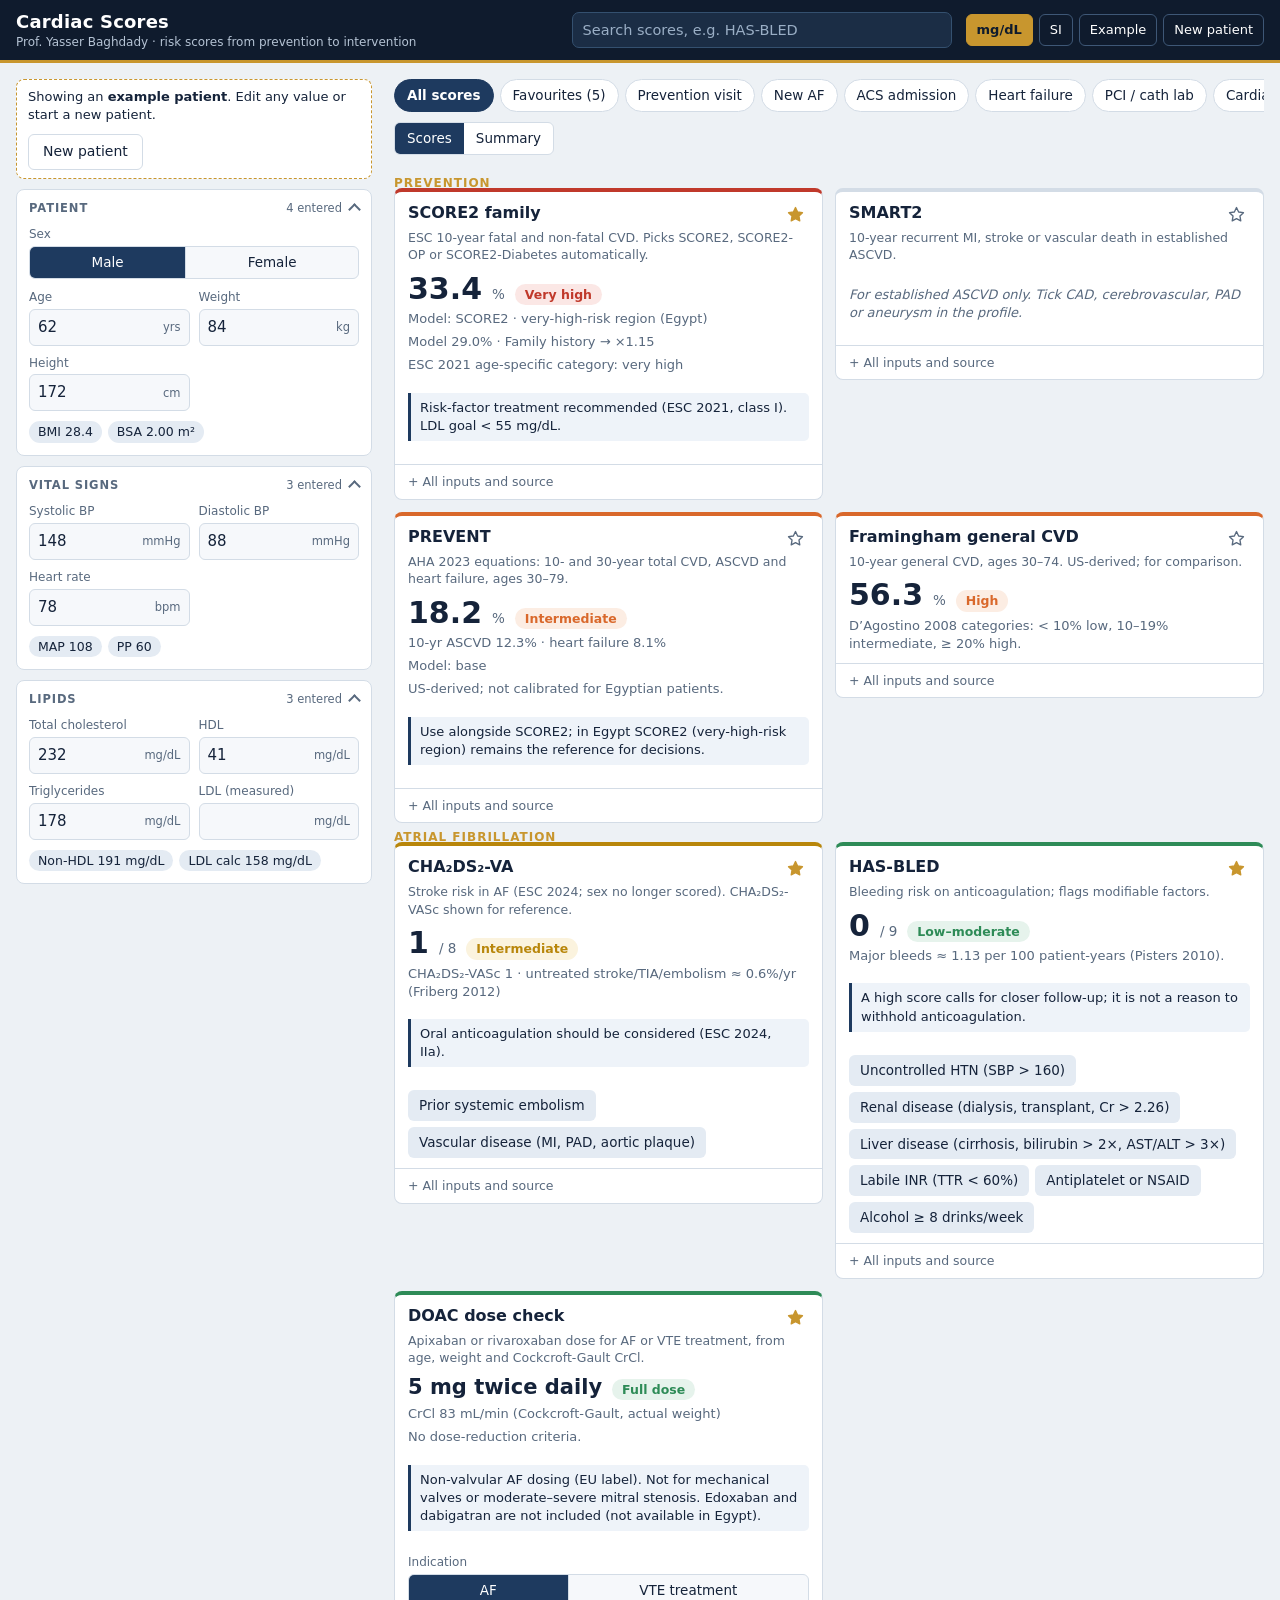
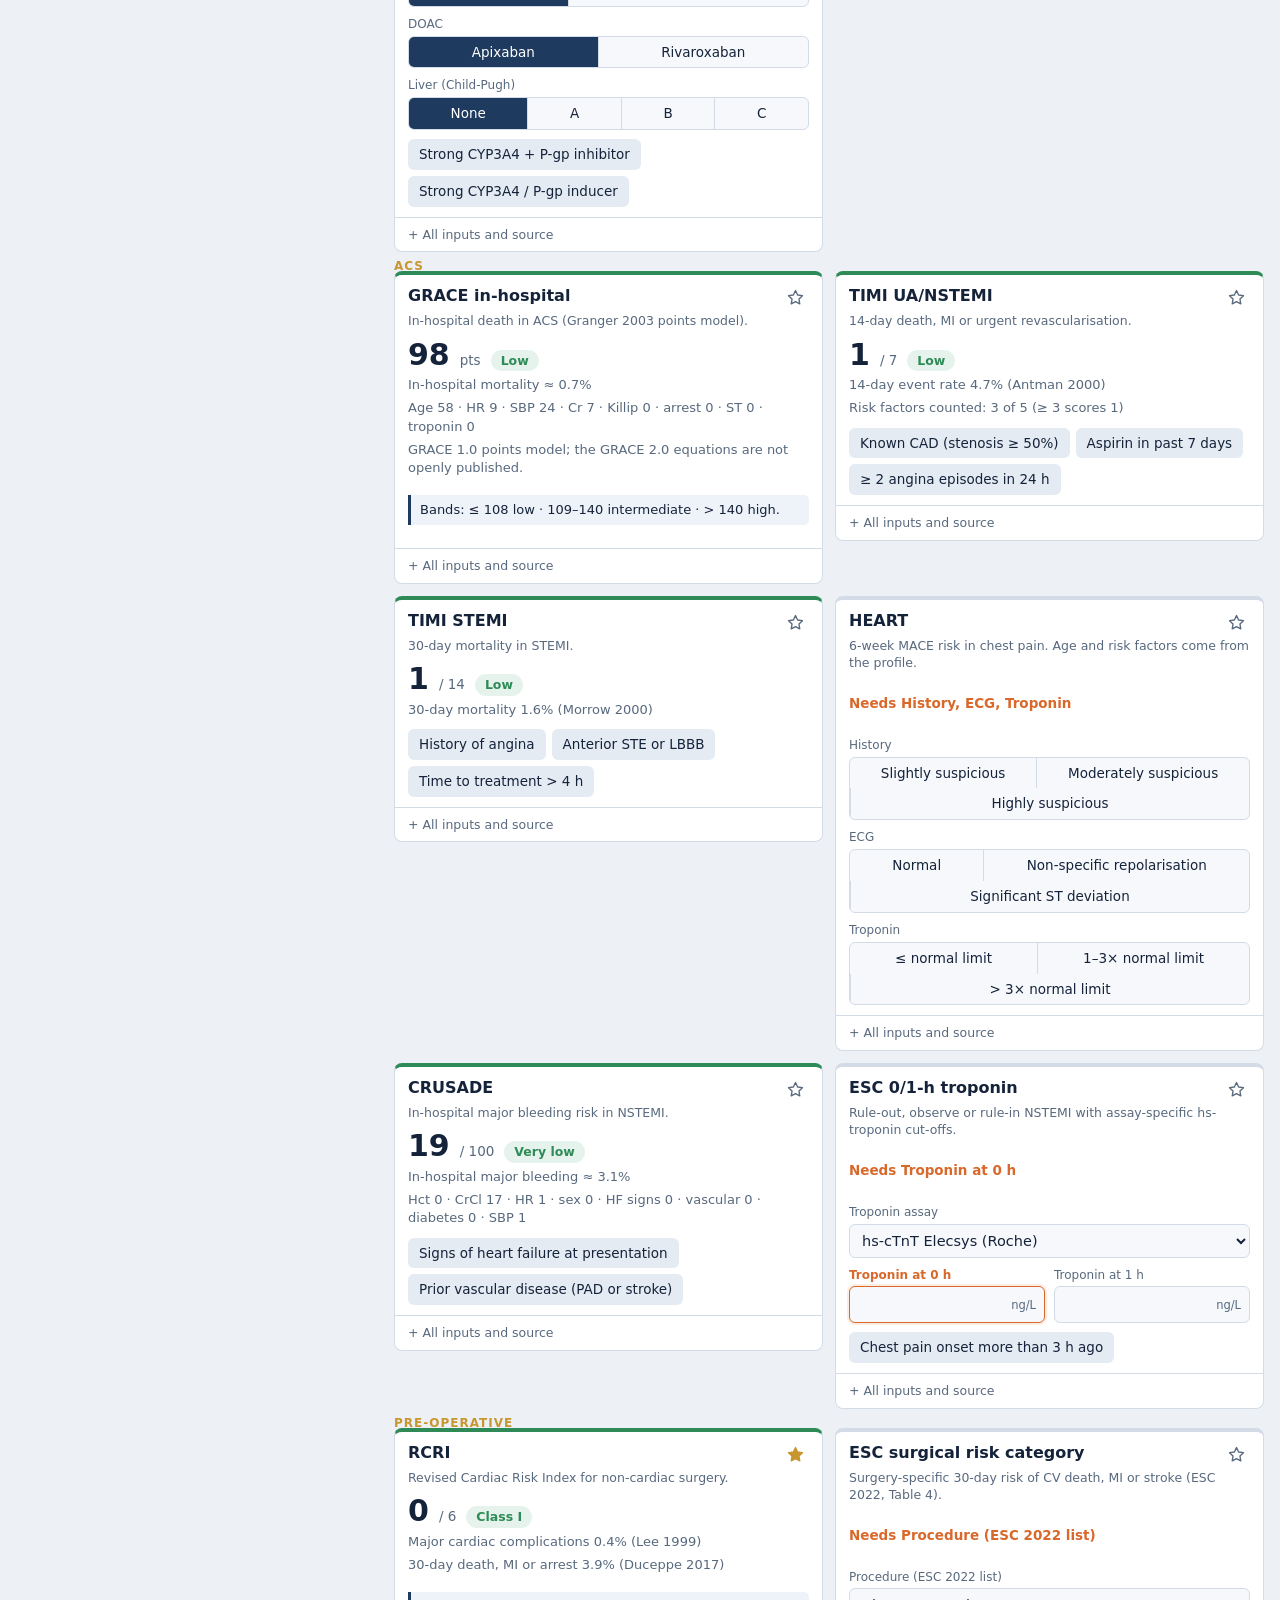
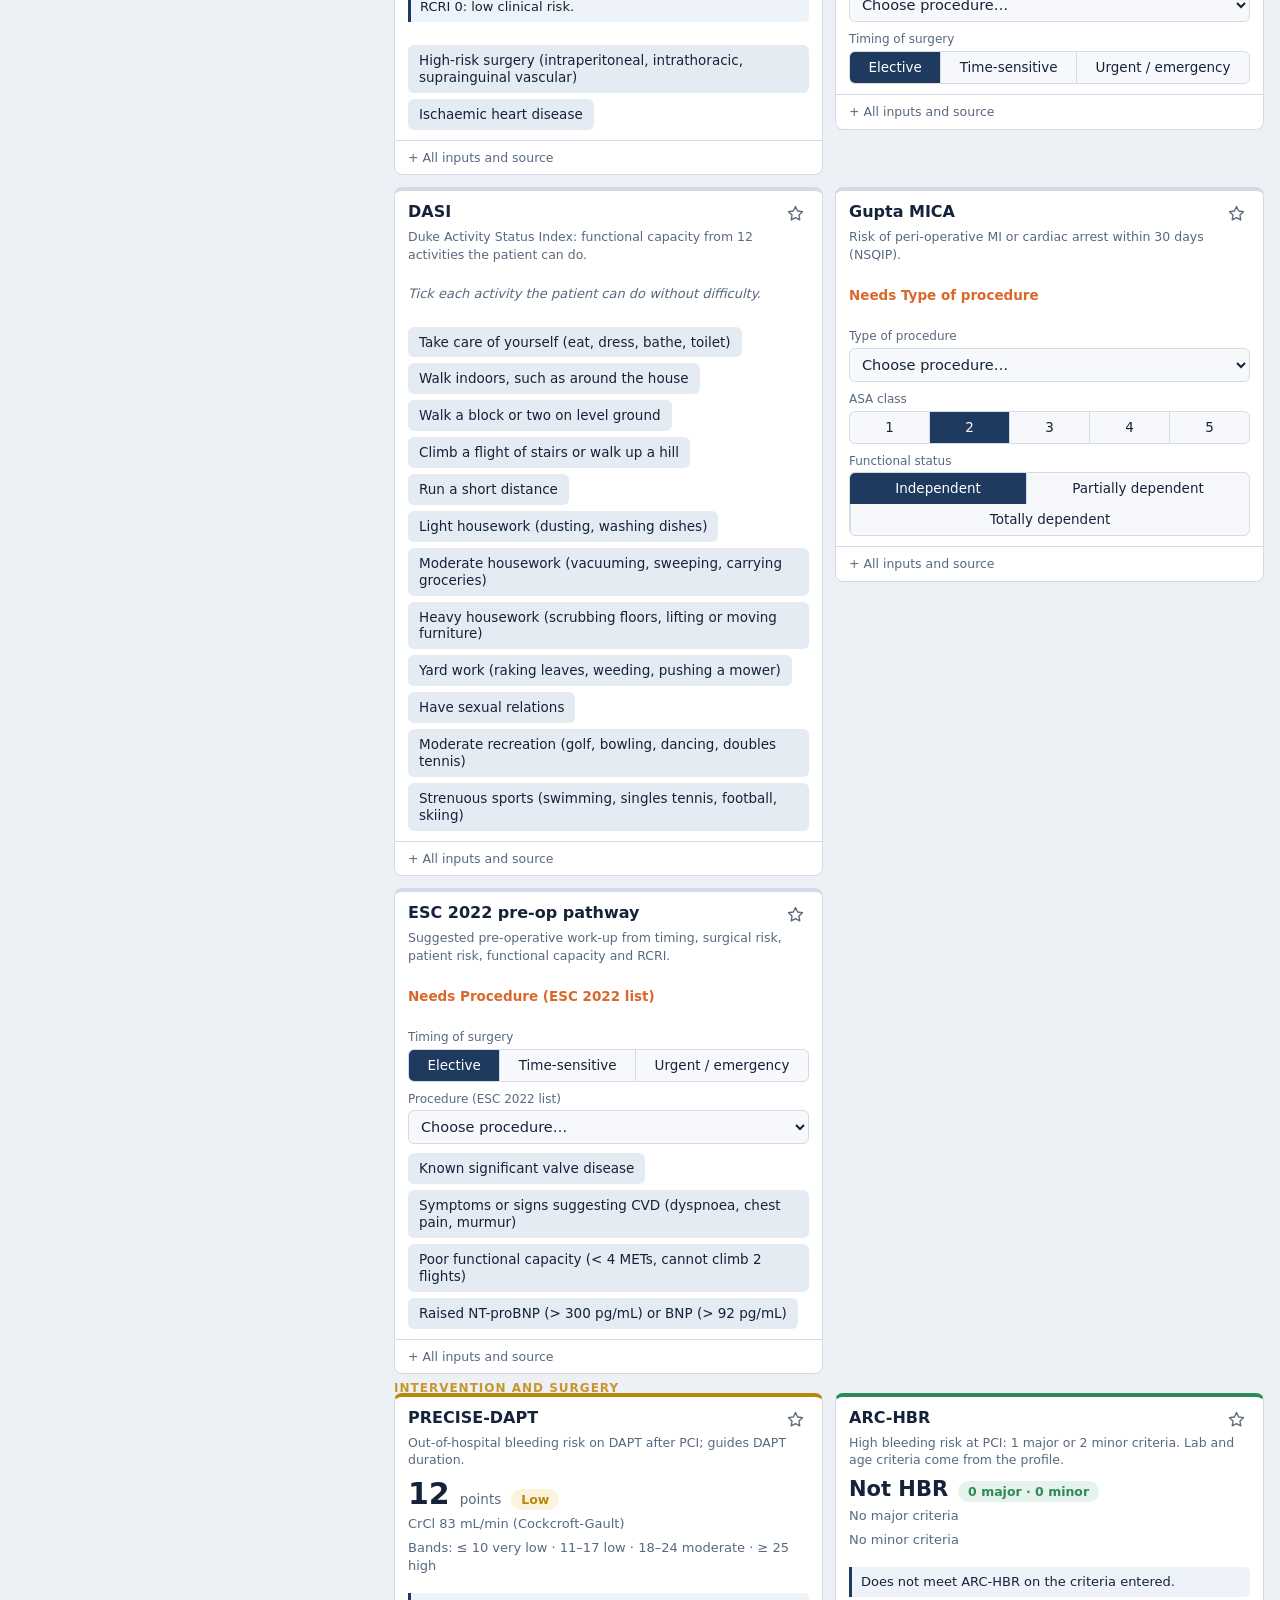
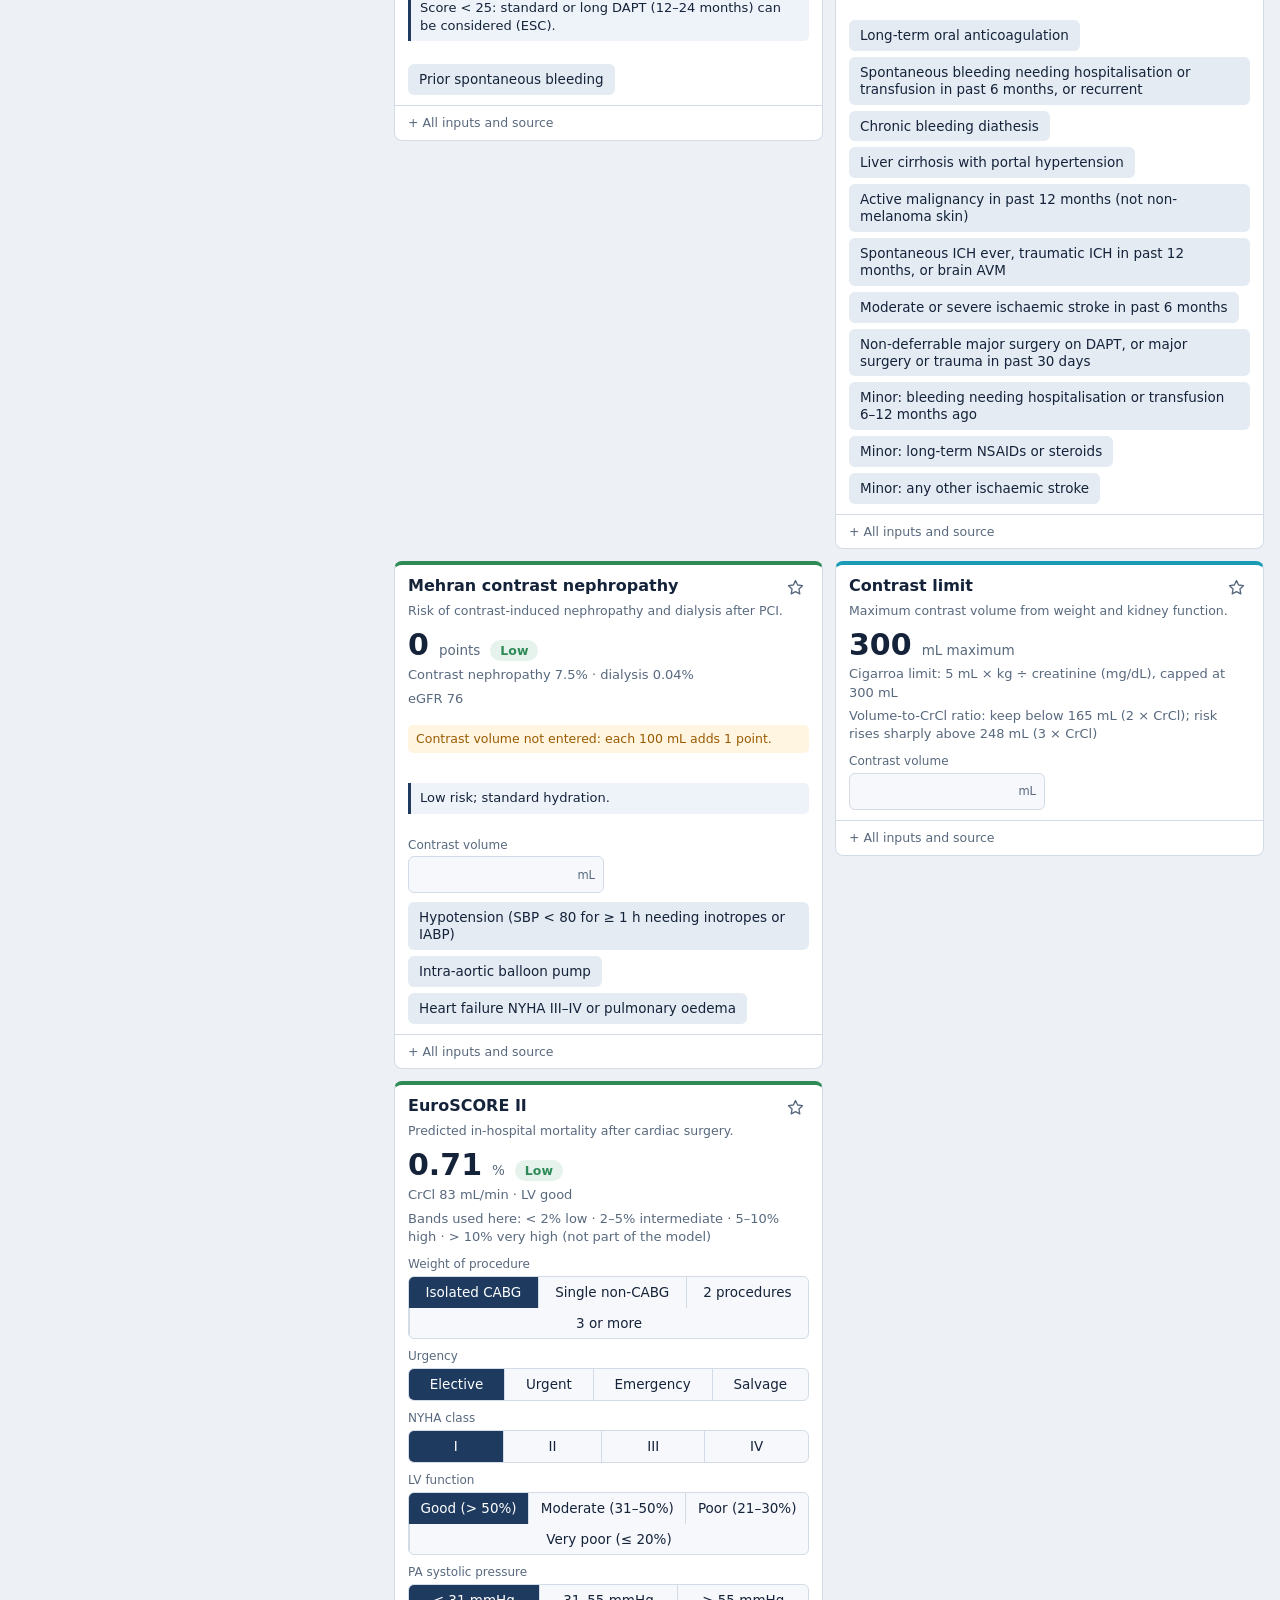
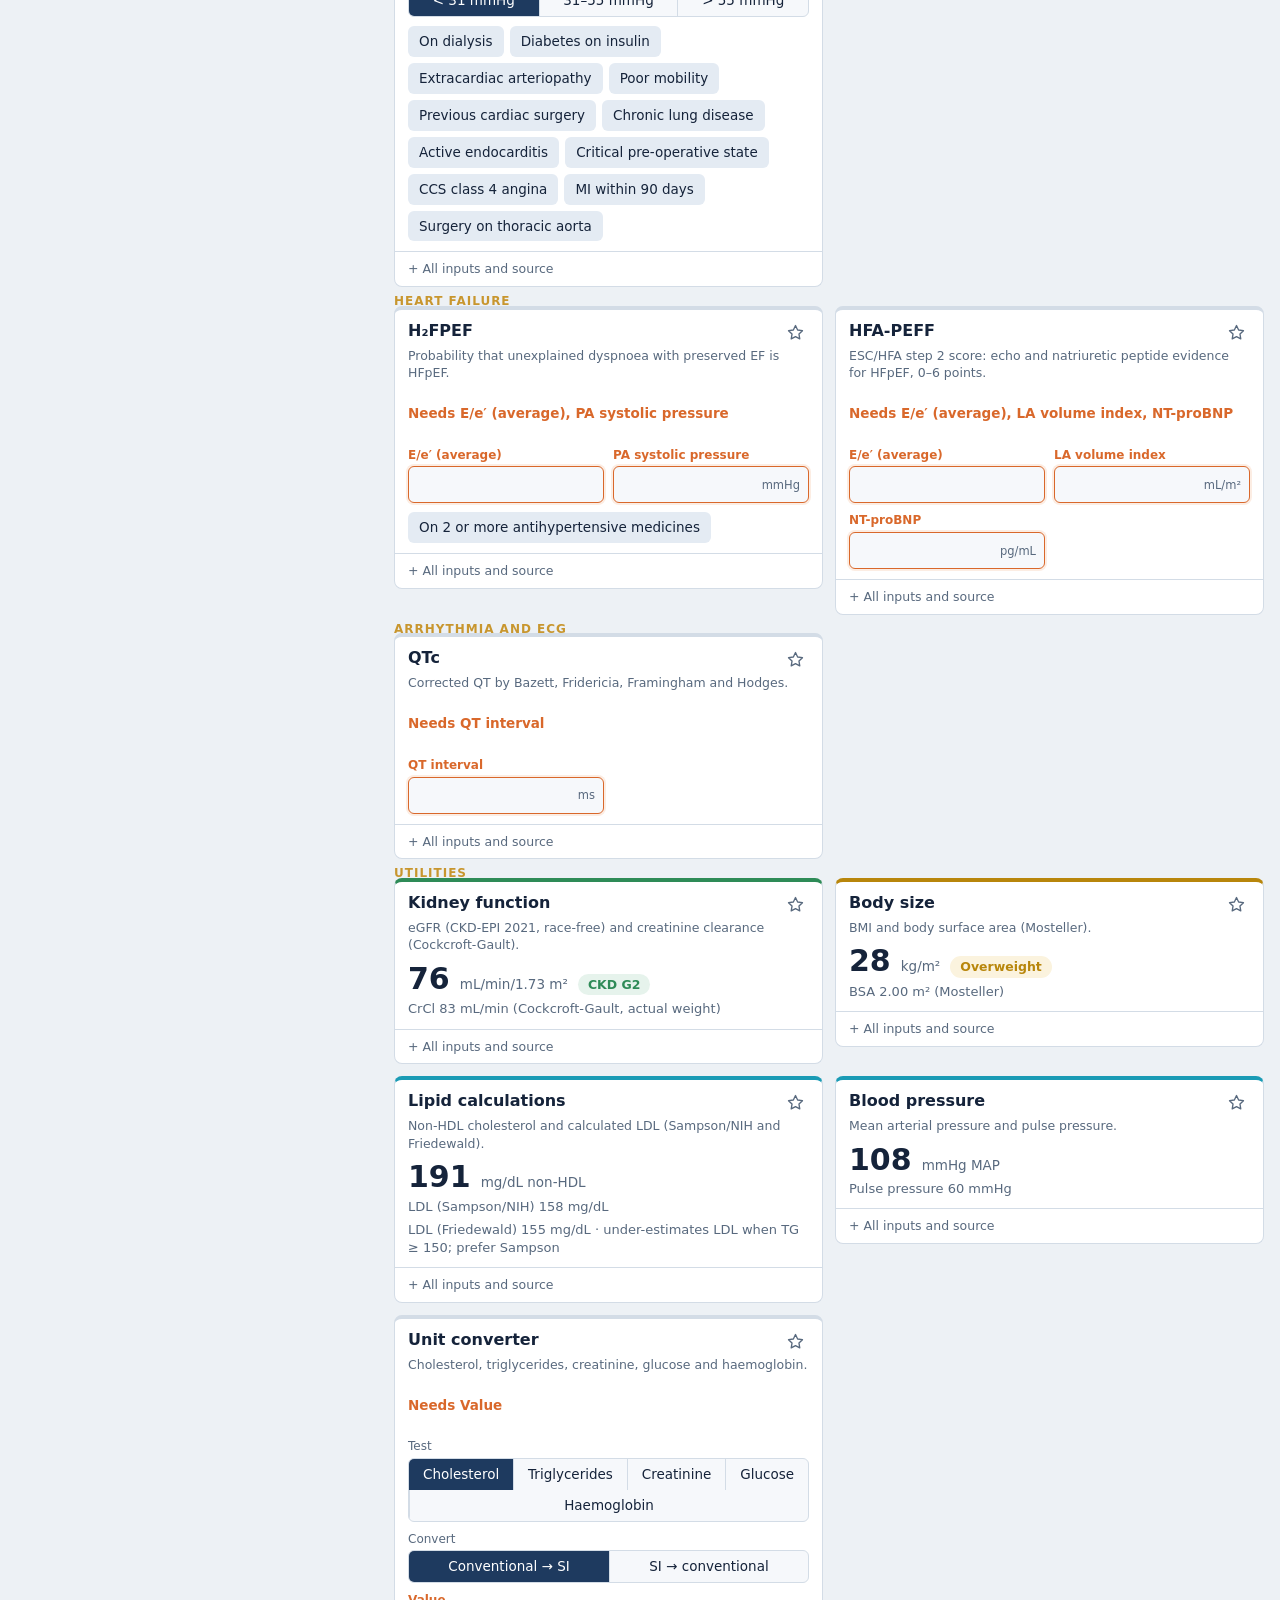
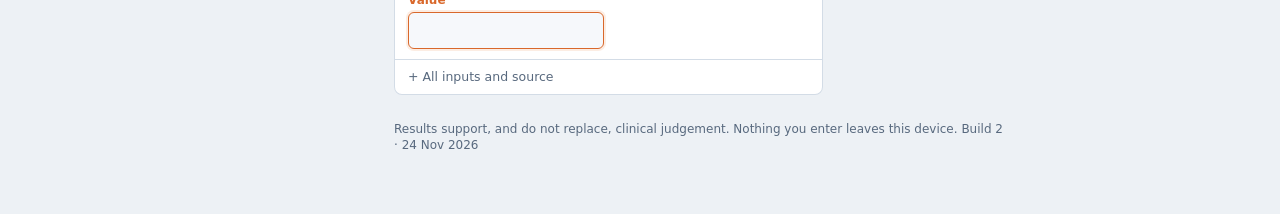
==== commit 7a313ced: "Add QTc, H2FPEF and HFA-PEFF, with an echo section in the profile New Echocardiogram group (EF, E/e'" ====
--- a/index.html
+++ b/index.html
@@ -84,6 +84,8 @@
 .f .box{display:flex;align-items:center;background:var(--field);border:1px solid var(--line);border-radius:6px}
 .f select{flex:1;min-width:0;background:transparent;border:0;padding:7px 8px;font-size:14.5px;width:100%}
 .f.wide{grid-column:1/-1}
+.f input[type=number]{-moz-appearance:textfield}
+.f input::-webkit-outer-spin-button,.f input::-webkit-inner-spin-button{-webkit-appearance:none;margin:0}
 .f input{background:transparent;border:0;padding:7px 8px;width:100%;min-width:0;font-size:15px;font-family:var(--f-num);font-variant-numeric:tabular-nums}
 .f .u{font-size:11.5px;color:var(--muted);padding-right:8px;white-space:nowrap}
 .f.need .box{border-color:var(--c2);box-shadow:0 0 0 2px var(--c2-bg)}
@@ -164,6 +166,10 @@
 .note{font-size:12.5px;color:var(--muted)}
 .foot{font-size:12px;color:var(--muted);max-width:80ch}
 @media (prefers-reduced-motion:reduce){*{transition:none!important}}
+
+.upd[hidden]{display:none}
+.upd{position:fixed;left:0;right:0;bottom:0;z-index:40;display:flex;flex-wrap:wrap;align-items:center;justify-content:center;gap:8px 14px;background:var(--navy-2);color:#fff;border-top:3px solid var(--gold);font-size:14px;padding-block:10px;padding-bottom:calc(10px + env(safe-area-inset-bottom,0px));padding-left:max(16px,env(safe-area-inset-left,0px));padding-right:max(16px,env(safe-area-inset-right,0px))}
+.upd .btn{background:var(--gold);color:var(--navy-2);font-weight:700}
 </style>
 <header class="top"><div class="in pad">
   <div class="brand"><b>Cardiac Scores</b><span>Prof. Yasser Baghdady · risk scores from prevention to intervention</span></div>
@@ -188,10 +194,11 @@
       <div class="vt" role="group" aria-label="View"><button type="button" data-view="scores" aria-pressed="true">Scores</button><button type="button" data-view="summary" aria-pressed="false">Summary</button></div>
     </div>
     <div id="cards"></div>
-    <p class="foot">Results support, and do not replace, clinical judgement. Nothing you enter leaves this device. Build 2 · 09 Nov 2026</p>
+    <p class="foot">Results support, and do not replace, clinical judgement. Nothing you enter leaves this device. Build 2 · 24 Nov 2026</p>
   </section>
   <section id="summary" aria-label="Summary"></section>
 </main>
+<div id="updbar" class="upd" hidden><span>A new version of Cardiac Scores is ready. Updating clears the current patient.</span><button type="button" class="btn" data-act="reload">Update now</button></div>
 <script>var PREVENT_COEF={"base_10yr":{"female_total_cvd":[0.793933,0.030524,-0.160686,-0.2394,0.360078,0.86676,0.536074,0.0,0.0,0.604592,0.043377,0.315167,-0.147765,-0.066361,0.119788,-0.081972,0.030677,-0.094635,-0.27057,-0.078715,0.0,-0.163781,-3.307728],"female_ascvd":[0.719883,0.117697,-0.151185,-0.083536,0.359285,0.834858,0.483108,0.0,0.0,0.486462,0.039778,0.226531,-0.059237,-0.039576,0.084442,-0.056784,0.032569,-0.103598,-0.241754,-0.079114,0.0,-0.167149,-3.819975],"female_heart_failure":[0.899823,0.0,0.0,-0.455977,0.35765,1.038346,0.583916,-0.007229,0.299771,0.745164,0.055709,0.353444,0.0,-0.098151,0.0,0.0,0.0,-0.094666,-0.358104,-0.115945,-0.003878,-0.188429,-4.310409],"male_total_cvd":[0.768853,0.073617,-0.095443,-0.434735,0.336266,0.769286,0.438687,0.0,0.0,0.537898,0.016483,0.288879,-0.133735,-0.047592,0.150273,-0.051787,0.019117,-0.104948,-0.225195,-0.089507,0.0,-0.15437,-3.031168],"male_ascvd":[0.709985,0.165866,-0.114429,-0.283721,0.323998,0.71896,0.395697,0.0,0.0,0.369007,0.020362,0.203652,-0.086558,-0.032292,0.114563,-0.03,0.023275,-0.092702,-0.201852,-0.097053,0.0,-0.121708,-3.500655],"male_heart_failure":[0.897264,0.0,0.0,-0.681147,0.363446,0.923776,0.502374,-0.048584,0.372693,0.692692,0.025183,0.298092,0.0,-0.049773,0.0,0.0,0.0,-0.12892,-0.304092,-0.140169,0.006813,-0.179778,-3.946391]},"base_30yr":{"female_total_cvd":[0.550308,-0.092837,0.040979,-0.166331,-0.162865,0.32995,0.679389,0.319611,0.0,0.0,0.18571,0.055353,0.2894,-0.075688,-0.056367,0.107102,-0.075144,0.030179,-0.099878,-0.320617,-0.160786,0.0,-0.145079,-1.318827],"female_ascvd":[0.46692,-0.089312,0.12569,-0.154225,-0.001809,0.322949,0.629671,0.268292,0.0,0.0,0.100106,0.049966,0.187529,0.015248,-0.027612,0.073615,-0.052196,0.031692,-0.10461,-0.272779,-0.153091,0.0,-0.129915,-1.974074],"female_heart_failure":[0.625437,-0.098304,0.0,0.0,-0.391924,0.314229,0.833079,0.343865,0.059487,0.252554,0.298164,0.066716,0.333921,0.0,-0.089318,0.0,0.0,0.0,-0.09743,-0.404855,-0.198299,-0.003562,-0.156421,-2.205379],"male_total_cvd":[0.462731,-0.098428,0.083609,-0.102982,-0.214035,0.290432,0.533128,0.214191,0.0,0.0,0.115556,0.060378,0.232714,-0.027211,-0.038449,0.134192,-0.051176,0.016587,-0.110144,-0.258594,-0.156641,0.0,-0.116678,-1.148204],"male_ascvd":[0.39941,-0.093748,0.174464,-0.120203,-0.066512,0.275304,0.479026,0.178263,0.0,0.0,-0.021879,0.060255,0.142118,0.0136,-0.021826,0.101315,-0.031262,0.020673,-0.092093,-0.215995,-0.154881,0.0,-0.071255,-1.736444],"male_heart_failure":[0.568154,-0.104839,0.0,0.0,-0.476156,0.30324,0.684034,0.265627,0.083311,0.26999,0.25418,0.063892,0.258363,0.0,-0.039194,0.0,0.0,0.0,-0.126912,-0.327357,-0.204302,-0.018283,-0.134262,-1.95751]},"hba1c_10yr":{"female_total_cvd":[0.785818,0.019444,-0.152196,-0.229668,0.346578,0.536624,0.541168,0.0,0.0,0.59319,0.047246,0.315857,-0.153517,-0.068775,0.105475,-0.076112,0.030747,-0.090597,-0.224186,-0.080186,0.0,-0.166729,0.133835,0.162241,-0.01425,-3.306162],"female_ascvd":[0.711183,0.106797,-0.142574,-0.073682,0.348084,0.511295,0.488029,0.0,0.0,0.4755,0.043813,0.225909,-0.064887,-0.043764,0.069708,-0.050638,0.032747,-0.099644,-0.192434,-0.080354,0.0,-0.168259,0.133906,0.159646,0.001568,-3.838746],"female_heart_failure":[0.899739,0.0,0.0,-0.442275,0.337869,0.681284,0.5886,-0.014866,0.295837,0.73447,0.05926,0.354347,0.0,-0.100214,0.0,0.0,0.0,-0.087876,-0.303684,-0.117894,-0.008345,-0.191218,0.185644,0.183308,-0.014311,-4.288225],"male_total_cvd":[0.769918,0.060509,-0.088853,-0.417713,0.328866,0.475947,0.438566,0.0,0.0,0.533462,0.020643,0.291752,-0.138331,-0.048262,0.13938,-0.04635,0.020593,-0.103772,-0.17377,-0.091584,0.0,-0.163704,0.13159,0.129519,-0.012837,-3.040901],"male_ascvd":[0.706415,0.153227,-0.108217,-0.267529,0.317381,0.432604,0.395884,0.0,0.0,0.366501,0.025024,0.206116,-0.089999,-0.033496,0.103417,-0.025541,0.024754,-0.091744,-0.14992,-0.098089,0.0,-0.130523,0.115716,0.12883,-0.001,-3.51835],"male_heart_failure":[0.911787,0.0,0.0,-0.656807,0.352465,0.584975,0.501401,-0.051235,0.365294,0.689222,0.029238,0.30383,0.0,-0.051503,0.0,0.0,0.0,-0.126234,-0.244951,-0.139222,0.000959,-0.191711,0.165286,0.150586,-0.011344,-3.961954]},"hba1c_30yr":{"female_total_cvd":[0.534349,-0.095231,0.029812,-0.157845,-0.150449,0.317337,0.431474,0.32094,0.0,0.0,0.177144,0.058283,0.288895,-0.079589,-0.060044,0.09206,-0.069611,0.030881,-0.095405,-0.276341,-0.162394,0.0,-0.143051,0.094054,0.111649,-0.00248,-1.341059],"female_ascvd":[0.455557,-0.09035,0.114832,-0.145875,0.008932,0.313903,0.386281,0.271431,0.0,0.0,0.093099,0.053222,0.186218,0.010696,-0.032971,0.058361,-0.046327,0.032472,-0.100478,-0.226694,-0.154186,0.0,-0.128601,0.087583,0.112642,0.012436,-2.011533],"female_heart_failure":[0.621086,-0.100097,0.0,0.0,-0.37737,0.295316,0.568169,0.344914,0.054009,0.249767,0.287578,0.069201,0.333494,0.0,-0.092234,0.0,0.0,0.0,-0.090788,-0.355465,-0.200885,-0.007961,-0.156803,0.144834,0.127784,-0.002259,-2.193553],"male_total_cvd":[0.451987,-0.101624,0.070046,-0.0968,-0.192353,0.282704,0.341715,0.210527,0.0,0.0,0.111329,0.064014,0.233425,-0.029942,-0.03932,0.122885,-0.046374,0.01846,-0.108574,-0.220805,-0.157798,0.0,-0.117938,0.076817,0.07773,0.00922,-1.180767],"male_ascvd":[0.388327,-0.095811,0.161337,-0.114442,-0.047434,0.269128,0.285977,0.175955,0.0,0.0,-0.02429,0.064452,0.142874,0.011506,-0.02333,0.089966,-0.027548,0.022573,-0.090802,-0.177189,-0.154885,0.0,-0.073275,0.059109,0.082116,0.017975,-1.777708],"male_heart_failure":[0.570373,-0.108454,0.0,0.0,-0.447177,0.291015,0.450724,0.259585,0.085068,0.263722,0.245471,0.067565,0.261199,0.0,-0.040891,0.0,0.0,0.0,-0.124105,-0.284946,-0.203231,-0.023971,-0.138301,0.110118,0.09492,0.008419,-1.974999]},"uacr_10yr":{"female_total_cvd":[0.796925,0.025663,-0.158811,-0.22557,0.339665,0.804751,0.528534,0.0,0.0,0.480351,0.043447,0.298521,-0.149779,-0.074289,0.106756,-0.077813,0.030677,-0.090717,-0.270512,-0.083056,0.0,-0.138925,0.179304,0.013207,-3.738341],"female_ascvd":[0.7202,0.113577,-0.149351,-0.072668,0.343626,0.777309,0.474666,0.0,0.0,0.382465,0.039418,0.212518,-0.060305,-0.046605,0.073312,-0.053426,0.032569,-0.099989,-0.241176,-0.082694,0.0,-0.144474,0.150122,0.005026,-4.174614],"female_heart_failure":[0.914597,0.0,0.0,-0.444135,0.326032,0.961136,0.575579,0.000883,0.298896,0.591529,0.055682,0.33141,0.0,-0.10786,0.0,0.0,0.0,-0.087523,-0.356859,-0.122025,-0.005364,-0.161039,0.219728,0.032667,-4.841506],"male_total_cvd":[0.776865,0.065995,-0.095111,-0.420667,0.312015,0.698521,0.431467,0.0,0.0,0.384136,0.009384,0.267649,-0.139097,-0.057931,0.138372,-0.048833,0.020041,-0.102454,-0.223635,-0.089485,0.0,-0.132185,0.188797,0.091698,-3.510705],"male_ascvd":[0.714172,0.160219,-0.113909,-0.271946,0.305872,0.660063,0.388402,0.0,0.0,0.246632,0.015185,0.186167,-0.08944,-0.041188,0.105821,-0.028089,0.024043,-0.091232,-0.200489,-0.096936,0.0,-0.102287,0.151007,0.0556,-3.85146],"male_heart_failure":[0.91118,0.0,0.0,-0.669365,0.329008,0.837766,0.497892,-0.042749,0.362416,0.50758,0.013772,0.273996,0.0,-0.064571,0.0,0.0,0.0,-0.123004,-0.30133,-0.141032,0.002153,-0.154802,0.23063,0.147219,-4.556907]},"uacr_30yr":{"female_total_cvd":[0.549177,-0.093731,0.035985,-0.164297,-0.14834,0.313353,0.625377,0.314717,0.0,0.0,0.109466,0.055071,0.278243,-0.078624,-0.062895,0.093204,-0.071069,0.030636,-0.095145,-0.316823,-0.163639,0.0,-0.126548,0.114225,-0.005586,-1.583738],"female_ascvd":[0.462967,-0.090278,0.121521,-0.152207,0.009268,0.311361,0.581256,0.263167,0.0,0.0,0.039173,0.049296,0.178618,0.013106,-0.032514,0.061709,-0.048919,0.032108,-0.100319,-0.268457,-0.15473,0.0,-0.11307,0.090347,-0.014582,-2.178888],"female_heart_failure":[0.631951,-0.100928,0.0,0.0,-0.378717,0.286339,0.763122,0.335584,0.067708,0.251724,0.194007,0.066401,0.317144,0.0,-0.097066,0.0,0.0,0.0,-0.089624,-0.400743,-0.204204,-0.00547,-0.13602,0.148603,0.011608,-2.538952],"male_total_cvd":[0.464491,-0.09989,0.075761,-0.103178,-0.199071,0.271582,0.475464,0.206967,0.0,0.0,0.03311,0.054047,0.218991,-0.033104,-0.04534,0.121454,-0.048399,0.0179,-0.105932,-0.249286,-0.156154,0.0,-0.101243,0.100757,0.057246,-1.398727],"male_ascvd":[0.399561,-0.094557,0.168669,-0.120215,-0.055556,0.263357,0.436204,0.171623,0.0,0.0,-0.077528,0.056124,0.131933,0.010243,-0.026929,0.092056,-0.029702,0.021794,-0.089335,-0.208147,-0.154272,0.0,-0.059725,0.068487,0.019396,-1.873449],"male_heart_failure":[0.575024,-0.106227,0.0,0.0,-0.463399,0.274287,0.612208,0.261499,0.089546,0.263242,0.143047,0.053518,0.241747,0.0,-0.049857,0.0,0.0,0.0,-0.119383,-0.316651,-0.204612,-0.021688,-0.116564,0.136645,0.107836,-2.314872]},"full_10yr":{"female_total_cvd":[0.771679,0.006211,-0.154776,-0.193312,0.307122,0.496753,0.466605,0.0,0.0,0.47807,0.052908,0.303489,-0.155652,-0.066703,0.106182,-0.074227,0.028824,-0.087519,-0.22671,-0.067613,0.0,-0.149323,0.136199,0.22616,0.180451,0.164592,0.019841,0.129851,0.141256,-0.003166,-3.860385],"female_ascvd":[0.702307,0.089876,-0.140732,-0.025665,0.314511,0.479922,0.406205,0.0,0.0,0.384774,0.049517,0.213386,-0.067855,-0.045142,0.078819,-0.053599,0.029176,-0.096184,-0.200147,-0.058647,0.0,-0.153779,0.141397,0.228136,0.158891,0.137182,0.006161,0.123192,0.141057,0.005866,-4.291503],"female_heart_failure":[0.884209,0.0,0.0,-0.421474,0.300292,0.617036,0.538027,-0.019134,0.27643,0.597585,0.06542,0.331361,0.0,-0.10023,0.0,0.0,0.0,-0.084536,-0.298906,-0.111135,0.00081,-0.166663,0.121303,0.231415,0.181914,0.194814,0.039537,0.176668,0.161491,-0.001058,-4.896524],"male_total_cvd":[0.784758,0.053449,-0.091128,-0.492197,0.297241,0.452705,0.372664,0.0,0.0,0.388685,0.008166,0.250805,-0.153848,-0.047469,0.141538,-0.043645,0.019955,-0.102269,-0.176251,-0.071587,0.0,-0.142867,0.080243,0.275073,0.144759,0.177285,0.109567,0.11657,0.10483,-0.023007,-3.631387],"male_ascvd":[0.712874,0.14652,-0.112579,-0.338722,0.298025,0.399583,0.337911,0.0,0.0,0.25826,0.014777,0.168662,-0.107362,-0.038104,0.103417,-0.022876,0.026745,-0.089745,-0.149746,-0.077206,0.0,-0.119837,0.065112,0.267668,0.138849,0.137584,0.065294,0.101282,0.109273,-0.011285,-3.969788],"male_heart_failure":[0.90957,0.0,0.0,-0.676518,0.311165,0.553505,0.432681,-0.085429,0.355174,0.510224,0.015472,0.257096,0.0,-0.059118,0.0,0.0,0.0,-0.121906,-0.243758,-0.105363,0.003791,-0.166021,0.110637,0.33712,0.169463,0.216461,0.170281,0.148297,0.123409,-0.023464,-4.663513]},"full_30yr":{"female_total_cvd":[0.507375,-0.098175,0.01623,-0.161715,-0.111124,0.282946,0.400407,0.29187,0.0,0.0,0.10171,0.062264,0.287242,-0.076814,-0.055728,0.091759,-0.067913,0.029076,-0.090775,-0.270212,-0.137322,0.0,-0.125586,0.106774,0.185314,0.156712,0.102806,-0.000618,0.092528,0.09756,0.010171,-1.748475],"female_ascvd":[0.438674,-0.092196,0.097773,-0.145352,0.059092,0.286286,0.366914,0.235469,0.0,0.0,0.035434,0.057309,0.184008,0.01175,-0.033195,0.066431,-0.049283,0.028889,-0.096471,-0.227965,-0.120405,0.0,-0.115764,0.110763,0.184037,0.130896,0.081074,-0.014778,0.079471,0.100262,0.017301,-2.314066],"female_heart_failure":[0.592751,-0.102875,0.0,0.0,-0.359378,0.262856,0.511347,0.347344,0.056466,0.236386,0.19713,0.073523,0.321939,0.0,-0.088032,0.0,0.0,0.0,-0.086313,-0.342536,-0.181405,0.003129,-0.135699,0.084763,0.18397,0.14858,0.127331,0.016701,0.137834,0.113883,0.013898,-2.642208],"male_total_cvd":[0.442759,-0.106411,0.062938,-0.101543,-0.254233,0.254968,0.333835,0.187383,0.0,0.0,0.02461,0.055201,0.197973,-0.040771,-0.036552,0.123282,-0.044133,0.017787,-0.104666,-0.211611,-0.127791,0.0,-0.095592,0.02567,0.188764,0.089241,0.08946,0.071012,0.06762,0.063409,0.003878,-1.504558],"male_ascvd":[0.374357,-0.09955,0.154481,-0.12153,-0.108397,0.255518,0.2697,0.162843,0.0,0.0,-0.077507,0.058341,0.112032,-0.002506,-0.025612,0.088675,-0.025451,0.024464,-0.086915,-0.165745,-0.124471,0.0,-0.062455,0.015675,0.186423,0.08457,0.056017,0.025224,0.050142,0.07229,0.011494,-1.985368],"male_heart_failure":[0.547883,-0.111193,0.0,0.0,-0.454735,0.25276,0.438538,0.239795,0.064093,0.264308,0.135459,0.057069,0.220666,0.0,-0.043677,0.0,0.0,0.0,-0.116838,-0.273006,-0.157369,-0.0175,-0.112868,0.057746,0.244644,0.107678,0.123349,0.12748,0.098506,0.080484,0.002281,-2.425439]}};
 /* ===== Risk score engine (no DOM) ===== */
 var RS = (function () {
@@ -658,7 +665,23 @@
     aaa: B('Aortic aneurysm', { g: 'hx' }),
     hf: B('Heart failure / LV dysfunction', { g: 'hx' }),
     priorBleed: B('Prior major bleeding', { g: 'hx' }),
-    ef: N('LV ejection fraction', '%', { g: 'hx', min: 5, max: 85, step: 1 }),
+    af: B('Atrial fibrillation', { g: 'hx' }),
+
+    ef: N('LV ejection fraction', '%', { g: 'ech', min: 5, max: 85, step: 1 }),
+    eePrime: N('E/e′ (average)', '', { g: 'ech', min: 2, max: 50 }),
+    ePrimeSept: N('e′ septal', 'cm/s', { g: 'ech', min: 1, max: 25 }),
+    ePrimeLat: N('e′ lateral', 'cm/s', { g: 'ech', min: 1, max: 30 }),
+    lavi: N('LA volume index', 'mL/m²', { g: 'ech', min: 5, max: 150 }),
+    trv: N('TR velocity', 'm/s', { g: 'ech', min: 1, max: 6 }),
+    pasp: N('PA systolic pressure', 'mmHg', { g: 'ech', min: 10, max: 150, step: 1 }),
+    lvmi: N('LV mass index', 'g/m²', { g: 'ech', min: 30, max: 350, step: 1 }),
+    rwt: N('Relative wall thickness', '', { g: 'ech', min: 0.1, max: 1.2 }),
+    wallThick: N('Max wall thickness', 'mm', { g: 'ech', min: 4, max: 40 }),
+    gls: N('GLS (absolute)', '%', { g: 'ech', min: 2, max: 30 }),
+
+    ntprobnp: N('NT-proBNP', 'pg/mL', { g: 'ren', min: 5, max: 70000, step: 1 }),
+    bnp: N('BNP', 'pg/mL', { g: 'ren', min: 2, max: 20000, step: 1 }),
+
 
     bptx: B('BP treatment', { g: 'rx' }),
     statin: B('Statin', { g: 'rx' }),
@@ -770,6 +793,8 @@
     euPH: C('PA systolic pressure', [['none', '< 31 mmHg'], ['mod', '31–55 mmHg'], ['sev', '> 55 mmHg']], { local: 1, def: 'none' }),
     euUrg: C('Urgency', [['elective', 'Elective'], ['urgent', 'Urgent'], ['emergency', 'Emergency'], ['salvage', 'Salvage']], { local: 1, def: 'elective' }),
     euWt: C('Weight of procedure', [['cabg', 'Isolated CABG'], ['single', 'Single non-CABG'], ['two', '2 procedures'], ['three', '3 or more']], { local: 1, def: 'cabg' }),
+    qt: N('QT interval', 'ms', { local: 1, min: 200, max: 800, step: 1 }),
+    twoAntiHTN: B('On 2 or more antihypertensive medicines', { local: 1 }),
     convVal: N('Value', '', { local: 1, nosi: 1 }),
     convAn: C('Test', [['chol', 'Cholesterol'], ['tg', 'Triglycerides'], ['cr', 'Creatinine'], ['glu', 'Glucose'], ['hb', 'Haemoglobin']], { local: 1, def: 'chol' }),
     convDir: C('Convert', [['toSI', 'Conventional → SI'], ['toConv', 'SI → conventional']], { local: 1, def: 'toSI' })
@@ -777,7 +802,7 @@
 
   var GROUPS = [
     ['demo', 'Patient'], ['vit', 'Vital signs'], ['lip', 'Lipids'], ['ren', 'Kidney and labs'], ['bld', 'Blood count'],
-    ['rf', 'Risk factors'], ['hx', 'Cardiac and vascular history'], ['rx', 'Current medicines'], ['acs', 'Acute coronary presentation']
+    ['rf', 'Risk factors'], ['hx', 'Cardiac and vascular history'], ['ech', 'Echocardiogram'], ['rx', 'Current medicines'], ['acs', 'Acute coronary presentation']
   ];
 
   /* ---------- value access ---------- */
@@ -803,6 +828,9 @@
     d.map = UT.map(p.sbp, p.dbp);
     d.pp = (p.sbp && p.dbp) ? p.sbp - p.dbp : null;
     d.ascvd = !!(p.cad || p.cevd || p.pad || p.aaa);
+    d.paspEst = p.pasp == null && p.trv != null;
+    d.pasp = p.pasp != null ? p.pasp : (p.trv != null ? 4 * p.trv * p.trv + 5 : null);
+    d.trv = p.trv != null ? p.trv : (p.pasp != null && p.pasp > 5 ? Math.sqrt((p.pasp - 5) / 4) : null);
     d.hctEst = p.hct == null && p.hb != null;
     d.hct = p.hct != null ? p.hct : (p.hb != null ? p.hb * 3 : null);
     return d;
@@ -1315,6 +1343,103 @@
     status: 'verified', verifiedBy: 'MDCalc EuroSCORE II (4 patients exercising every coefficient)', checked: '2026-11-09'
   });
 
+  /* ===== Heart failure ===== */
+  add({
+    id: 'h2fpef', name: 'H₂FPEF', domain: 'Heart failure', scen: ['hf'],
+    blurb: 'Probability that unexplained dyspnoea with preserved EF is HFpEF.',
+    inputs: ['age', 'wt', 'ht', 'eePrime', 'pasp', 'trv', 'af'], local: ['twoAntiHTN'],
+    calc: function (p, d) {
+      var m = need(p, ['age']);
+      if (d.bmi == null) ['wt', 'ht'].forEach(function (k) { if (p[k] == null) m.push(k); });
+      if (p.eePrime == null) m.push('eePrime');
+      if (d.pasp == null) m.push('pasp');
+      if (m.length) return res({ missing: m });
+      var y = -9.1917 + 0.0451 * p.age + 0.1307 * d.bmi + 0.0859 * p.eePrime + 0.0520 * d.pasp + 1.6997 * (p.af ? 1 : 0);
+      var prob = 100 * Math.exp(y) / (1 + Math.exp(y));
+      var pts = (d.bmi > 30 ? 2 : 0) + (p.twoAntiHTN ? 1 : 0) + (p.af ? 3 : 0) + (d.pasp > 35 ? 1 : 0) + (p.age > 60 ? 1 : 0) + (p.eePrime > 9 ? 1 : 0);
+      var c = prob < 25 ? 0 : prob < 75 ? 1 : 3;
+      var L = ['Points score ' + pts + '/9: ' + (pts <= 1 ? 'HFpEF can be discounted' : pts >= 6 ? 'HFpEF can be diagnosed' : 'intermediate, consider further testing'),
+        'BMI ' + f1(d.bmi) + ' · E/e′ ' + f1(p.eePrime) + ' · PASP ' + f0(d.pasp) + (p.af ? ' · AF' : '') + (p.age > 60 ? ' · age > 60' : '')];
+      if (d.paspEst) L.push('PASP estimated from TR velocity ' + f1(p.trv) + ' m/s assuming RA pressure 5 mmHg.');
+      return res({ value: prob, unit: '%', cat: c, catLabel: prob < 25 ? 'Low' : prob < 75 ? 'Intermediate' : 'High', lines: L,
+        action: prob < 25 ? 'HFpEF unlikely: look for other causes of dyspnoea.' : prob >= 75 ? 'HFpEF likely: treat as HFpEF without further testing.' : 'Intermediate: diastolic stress echo or invasive haemodynamics if the diagnosis matters.',
+        warn: p.ef != null && p.ef < 50 ? ['EF ' + f0(p.ef) + '%: the score is for preserved EF (≥ 50%).'] : [],
+        summary: 'H₂FPEF ' + f0(prob) + '% probability of HFpEF (points ' + pts + '/9)' });
+    },
+    source: 'Reddy et al., Circulation 2018. The percentage is the published continuous model; the 0–9 points score is shown alongside it.',
+    status: 'verified', verifiedBy: 'MDCalc H2FPEF (9 patients, exact)', checked: '2026-11-24'
+  });
+
+  add({
+    id: 'hfapeff', name: 'HFA-PEFF', domain: 'Heart failure', scen: ['hf'],
+    blurb: 'ESC/HFA step 2 score: echo and natriuretic peptide evidence for HFpEF, 0–6 points.',
+    inputs: ['sex', 'af', 'eePrime', 'ePrimeSept', 'ePrimeLat', 'trv', 'pasp', 'lavi', 'lvmi', 'rwt', 'wallThick', 'gls', 'ntprobnp', 'bnp'],
+    calc: function (p, d) {
+      var af = !!p.af, got = function (k) { return p[k] != null; };
+      var F1 = [], F2 = [], M1 = [], M2 = [], B1 = [], B2 = [], unk = [];
+
+      if (p.ePrimeSept != null && p.ePrimeSept < 7) F1.push('e′ septal ' + f1(p.ePrimeSept));
+      if (p.ePrimeLat != null && p.ePrimeLat < 10) F1.push('e′ lateral ' + f1(p.ePrimeLat));
+      if (p.eePrime != null && p.eePrime >= 15) F1.push('E/e′ ' + f1(p.eePrime));
+      if (d.trv != null && d.trv > 2.8) F1.push('TR velocity ' + f1(d.trv) + ' m/s');
+      if (p.eePrime != null && p.eePrime >= 9 && p.eePrime < 15) F2.push('E/e′ ' + f1(p.eePrime));
+      if (p.gls != null && p.gls < 16) F2.push('GLS ' + f1(p.gls) + '%');
+      if (!got('ePrimeSept') && !got('ePrimeLat') && !got('eePrime') && !got('gls') && d.trv == null) unk.push('functional');
+
+      var laviMaj = af ? 40 : 34, laviMin = af ? 34 : 29, lvmiMaj = p.sex === 'female' ? 122 : 149, lvmiMin = p.sex === 'female' ? 95 : 115;
+      if (p.lavi != null && p.lavi > laviMaj) M1.push('LAVI ' + f1(p.lavi) + ' mL/m²');
+      if (p.lvmi != null && p.rwt != null && p.lvmi >= lvmiMaj && p.rwt > 0.42) M1.push('LV mass index ' + f0(p.lvmi) + ' with RWT ' + p.rwt.toFixed(2));
+      if (p.lavi != null && p.lavi > laviMin && p.lavi <= laviMaj) M2.push('LAVI ' + f1(p.lavi) + ' mL/m²');
+      if (p.lvmi != null && p.lvmi > lvmiMin) M2.push('LV mass index ' + f0(p.lvmi));
+      if (p.rwt != null && p.rwt > 0.42) M2.push('RWT ' + p.rwt.toFixed(2));
+      if (p.wallThick != null && p.wallThick >= 12) M2.push('wall thickness ' + f1(p.wallThick) + ' mm');
+      if (!got('lavi') && !got('lvmi') && !got('rwt') && !got('wallThick')) unk.push('morphological');
+
+      var np = af ? { nMaj: 660, nMin: 365, bMaj: 240, bMin: 105 } : { nMaj: 220, nMin: 125, bMaj: 80, bMin: 35 };
+      if (p.ntprobnp != null && p.ntprobnp > np.nMaj) B1.push('NT-proBNP ' + f0(p.ntprobnp));
+      if (p.bnp != null && p.bnp > np.bMaj) B1.push('BNP ' + f0(p.bnp));
+      if (p.ntprobnp != null && p.ntprobnp >= np.nMin && p.ntprobnp <= np.nMaj) B2.push('NT-proBNP ' + f0(p.ntprobnp));
+      if (p.bnp != null && p.bnp >= np.bMin && p.bnp <= np.bMaj) B2.push('BNP ' + f0(p.bnp));
+      if (!got('ntprobnp') && !got('bnp')) unk.push('biomarker');
+
+      if (unk.length === 3) return res({ missing: ['eePrime', 'lavi', 'ntprobnp'], hint: 'Enter echo measurements and a natriuretic peptide.' });
+      var fD = F1.length ? 2 : F2.length ? 1 : 0, mD = M1.length ? 2 : M2.length ? 1 : 0, bD = B1.length ? 2 : B2.length ? 1 : 0;
+      var s = fD + mD + bD, c = s >= 5 ? 3 : s >= 2 ? 1 : 0;
+      var dom = function (n, v, maj, min) { return n + ' ' + v + (v ? ' (' + (v === 2 ? maj : min).join(', ') + ')' : ''); };
+      return res({ value: s, unit: '/ 6', cat: c, catLabel: s >= 5 ? 'HFpEF diagnosed' : s >= 2 ? 'Intermediate' : 'Unlikely',
+        lines: [dom('Functional', fD, F1, F2), dom('Morphological', mD, M1, M2), dom('Biomarker', bD, B1, B2) + (af ? ' · AF thresholds used' : '')],
+        warn: unk.length ? ['Nothing entered for the ' + unk.join(' or ') + ' domain, so it scores 0 and the total is a minimum.'] : [],
+        action: s >= 5 ? 'Score ≥ 5: HFpEF confirmed; go on to step 3 (aetiology).' : s <= 1 ? 'Score ≤ 1: HFpEF very unlikely; look for other causes.' : 'Score 2–4: diastolic stress echo, or invasive haemodynamics, to settle the diagnosis.',
+        summary: 'HFA-PEFF ' + s + '/6 (' + (s >= 5 ? 'HFpEF diagnosed' : s >= 2 ? 'intermediate, needs stress testing' : 'HFpEF unlikely') + ')' });
+    },
+    source: 'Pieske et al., Eur Heart J 2019 (HFA-PEFF step 2). Each domain scores 2 for a major criterion or 1 for a minor one.',
+    status: 'new', review: 1
+  });
+
+  /* ===== Arrhythmia and ECG ===== */
+  add({
+    id: 'qtc', name: 'QTc', domain: 'Arrhythmia and ECG', scen: ['prev', 'af', 'acs', 'hf'],
+    blurb: 'Corrected QT by Bazett, Fridericia, Framingham and Hodges.',
+    inputs: ['hr', 'sex'], local: ['qt'],
+    calc: function (p) {
+      var m = need(p, ['qt', 'hr']);
+      if (m.length) return res({ missing: m });
+      var rr = 60 / p.hr, b = p.qt / Math.sqrt(rr), fr = p.qt / Math.pow(rr, 1 / 3), fm = p.qt + 154 * (1 - rr), ho = p.qt + 1.75 * (p.hr - 60);
+      var lim = p.sex === 'female' ? 460 : 450, c = b > 500 ? 3 : b > lim ? 2 : b < 340 ? 1 : 0;
+      var L = ['Fridericia ' + f0(fr) + ' · Framingham ' + f0(fm) + ' · Hodges ' + f0(ho) + ' ms', 'QT ' + f0(p.qt) + ' ms at ' + f0(p.hr) + ' bpm (RR ' + rr.toFixed(2) + ' s)'];
+      if (Math.abs(b - fr) > 20) L.push('At this heart rate Bazett and Fridericia differ by ' + f0(Math.abs(b - fr)) + ' ms; away from 60 bpm Fridericia is the more reliable of the two.');
+      if (!p.sex) L.push('Sex not entered: the 450 ms threshold for men is used.');
+      return res({ value: b, dp: 0, unit: 'ms (Bazett)', cat: c,
+        catLabel: c === 3 ? 'Markedly prolonged' : c === 2 ? 'Prolonged' : c === 1 ? 'Short' : 'Normal', lines: L,
+        action: c === 3 ? 'QTc > 500 ms: real risk of torsades. Review QT-prolonging drugs, and correct potassium and magnesium.' :
+          c === 2 ? 'Above ' + lim + ' ms for ' + (p.sex === 'female' ? 'women' : 'men') + ': review QT-prolonging drugs and electrolytes.' :
+            c === 1 ? 'QTc < 340 ms: consider short QT syndrome if there are symptoms or a family history.' : 'Within normal limits.',
+        summary: 'QTc ' + f0(b) + ' ms Bazett, ' + f0(fr) + ' ms Fridericia' + (c >= 2 ? ' (prolonged)' : '') });
+    },
+    source: 'Bazett 1920; Fridericia 1920; Sagie et al. (Framingham), Am J Cardiol 1992; Hodges 1983. Thresholds from the 2022 ESC ventricular arrhythmia guidelines.',
+    status: 'new'
+  });
+
   /* ===== Utilities ===== */
   add({
     id: 'kidney', name: 'Kidney function', domain: 'Utilities', scen: ['prev', 'af', 'acs', 'pci', 'surg', 'preop'],
@@ -1398,7 +1523,7 @@
   });
 
   var SCEN = [
-    ['all', 'All scores'], ['fav', 'Favourites'], ['prev', 'Prevention visit'], ['af', 'New AF'], ['acs', 'ACS admission'], ['pci', 'PCI / cath lab'], ['surg', 'Cardiac surgery'], ['preop', 'Pre-op']
+    ['all', 'All scores'], ['fav', 'Favourites'], ['prev', 'Prevention visit'], ['af', 'New AF'], ['acs', 'ACS admission'], ['hf', 'Heart failure'], ['pci', 'PCI / cath lab'], ['surg', 'Cardiac surgery'], ['preop', 'Pre-op']
   ];
 
   function compute(state) {
@@ -1621,6 +1746,7 @@
     var act = b.getAttribute('data-act');
     if (act === 'new') { S = {}; isExample = false; refreshForms(); if (window.innerWidth <= 900) setView('patient'); var f = $('#profile input'); if (f) f.focus(); }
     else if (act === 'example') { S = {}; Object.keys(EXAMPLE).forEach(function (x) { S[x] = EXAMPLE[x]; }); isExample = true; refreshForms(); }
+    else if (act === 'reload') { location.reload(); }
     else if (act === 'copy') {
       var t = summaryText(), msg = $('#copied');
       var sel = function () { var el = $('#sumtext'), r = document.createRange(); r.selectNodeContents(el); var s = window.getSelection(); s.removeAllRanges(); s.addRange(r); msg.textContent = 'Text selected: press Ctrl+C (or Copy) to finish.'; };
@@ -1632,7 +1758,16 @@
   $$('[data-units]').forEach(function (x) { x.setAttribute('aria-pressed', x.getAttribute('data-units') === units); });
   renderProfile(); renderScores(); setView('scores');
   if ('serviceWorker' in navigator && (location.protocol === 'https:' || location.hostname === 'localhost') && !/claude|claudeusercontent/.test(location.hostname)) {
-    try { navigator.serviceWorker.register('sw.js').catch(function () { }); } catch (e) { }
+    try {
+      // When an update has been downloaded: reload straight away if nothing has been entered, otherwise offer it.
+      var hadCtl = !!navigator.serviceWorker.controller;
+      navigator.serviceWorker.addEventListener('controllerchange', function () {
+        if (!hadCtl) { hadCtl = true; return; }
+        if (isExample) { location.reload(); return; }
+        var b = $('#updbar'); if (b) b.hidden = false;
+      });
+      navigator.serviceWorker.register('sw.js').catch(function () { });
+    } catch (e) { }
   }
 })();
 </script>
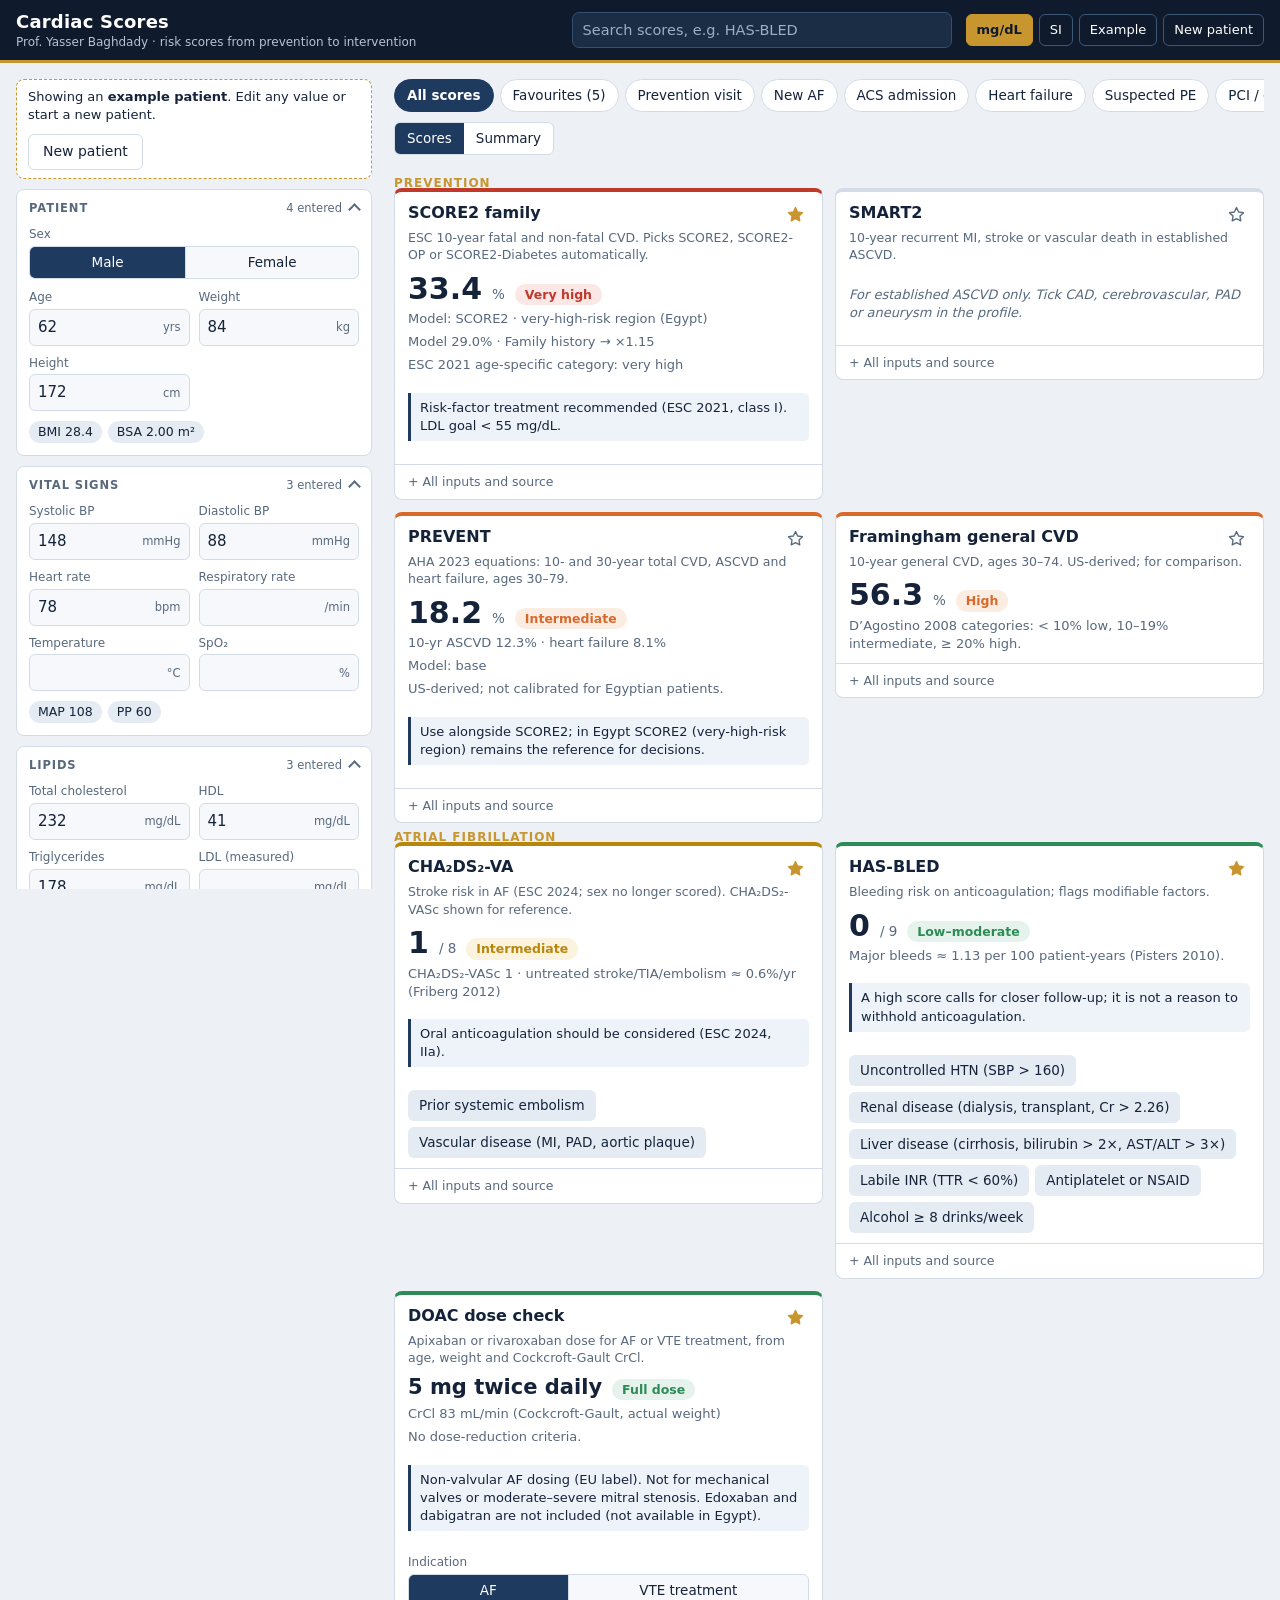
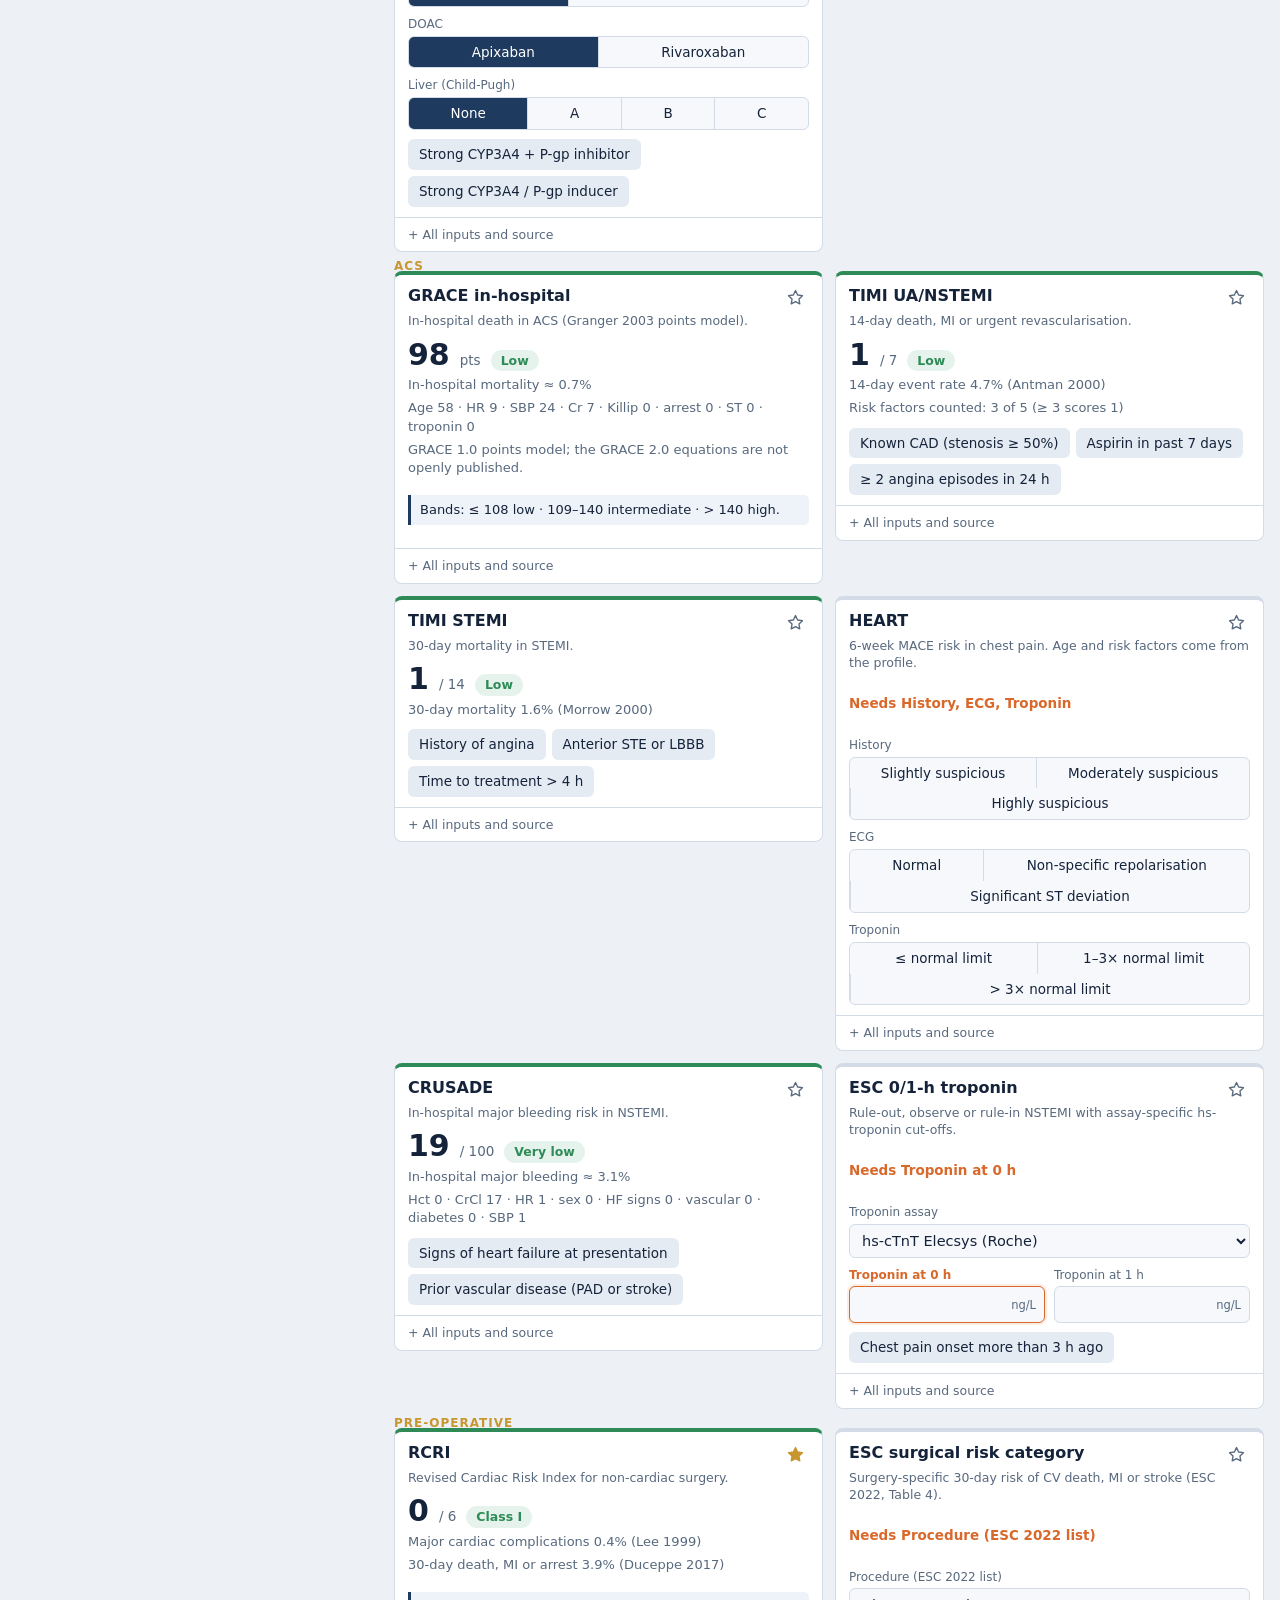
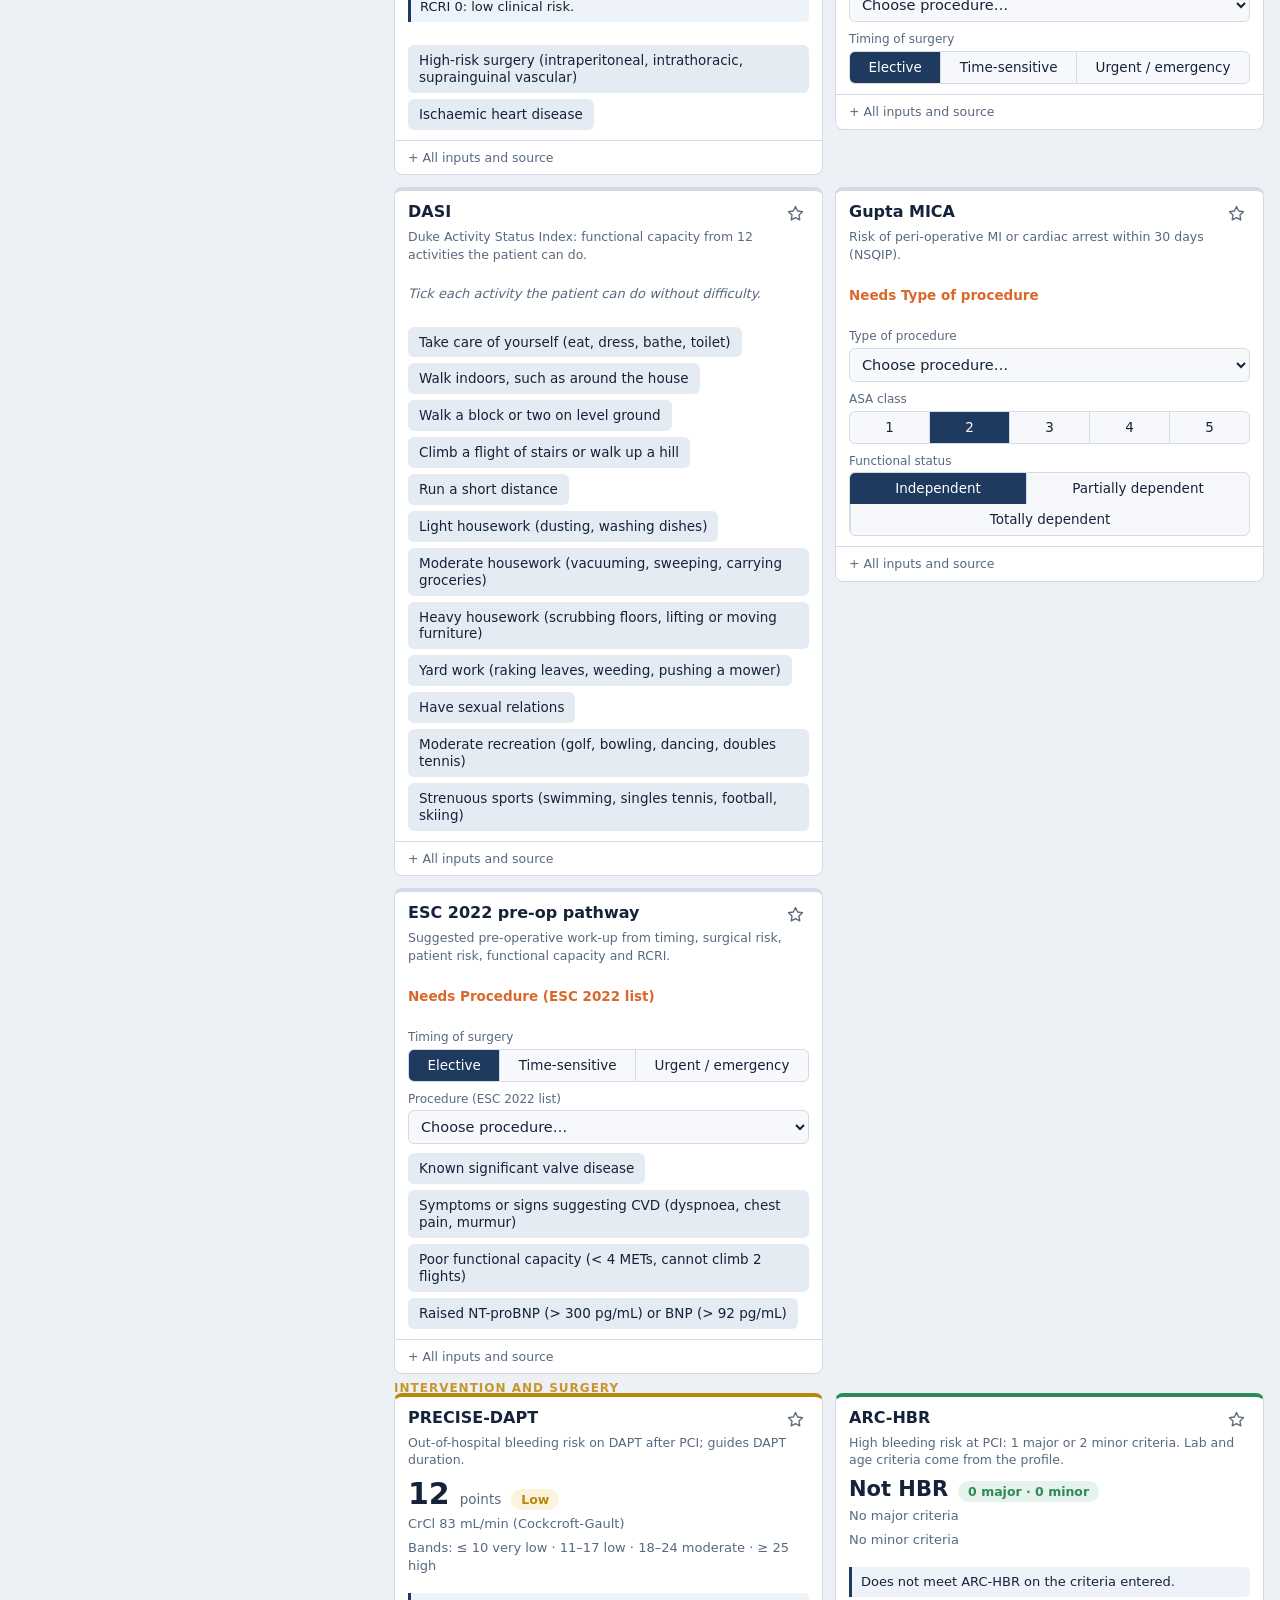
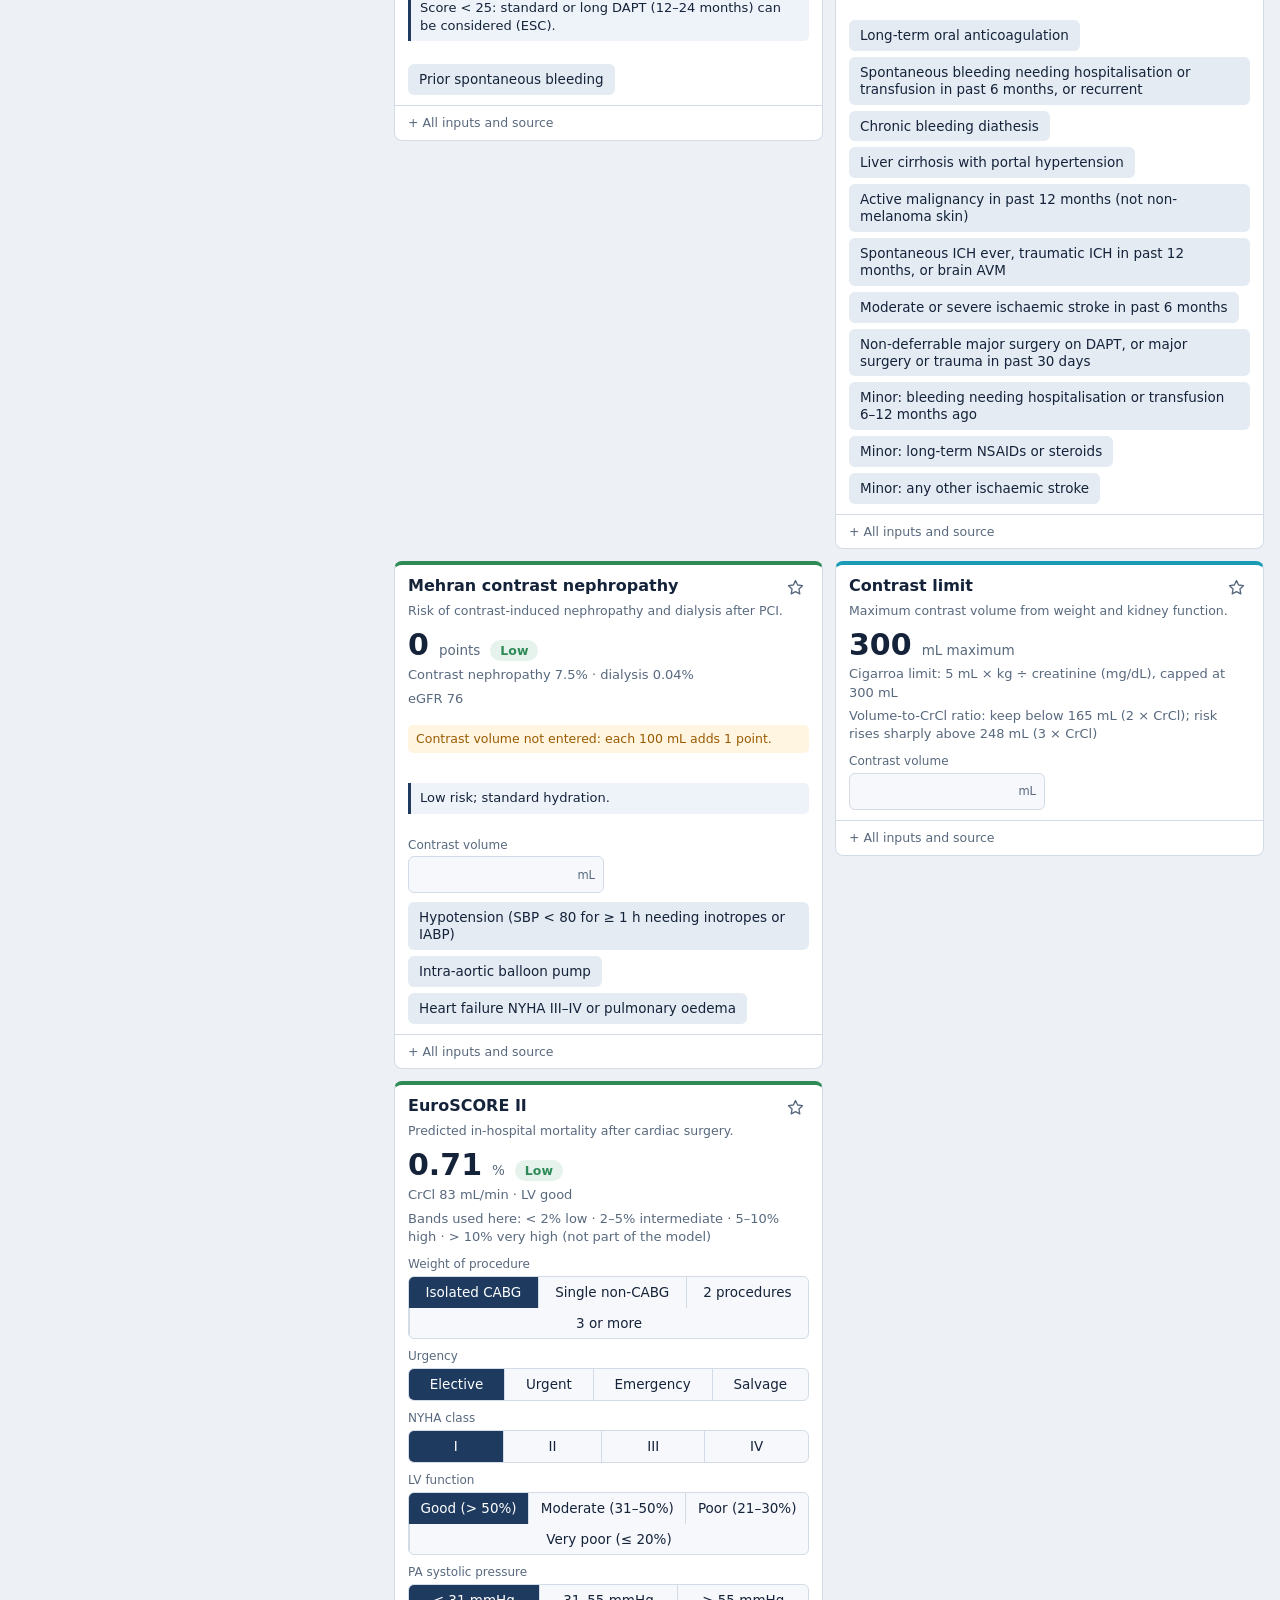
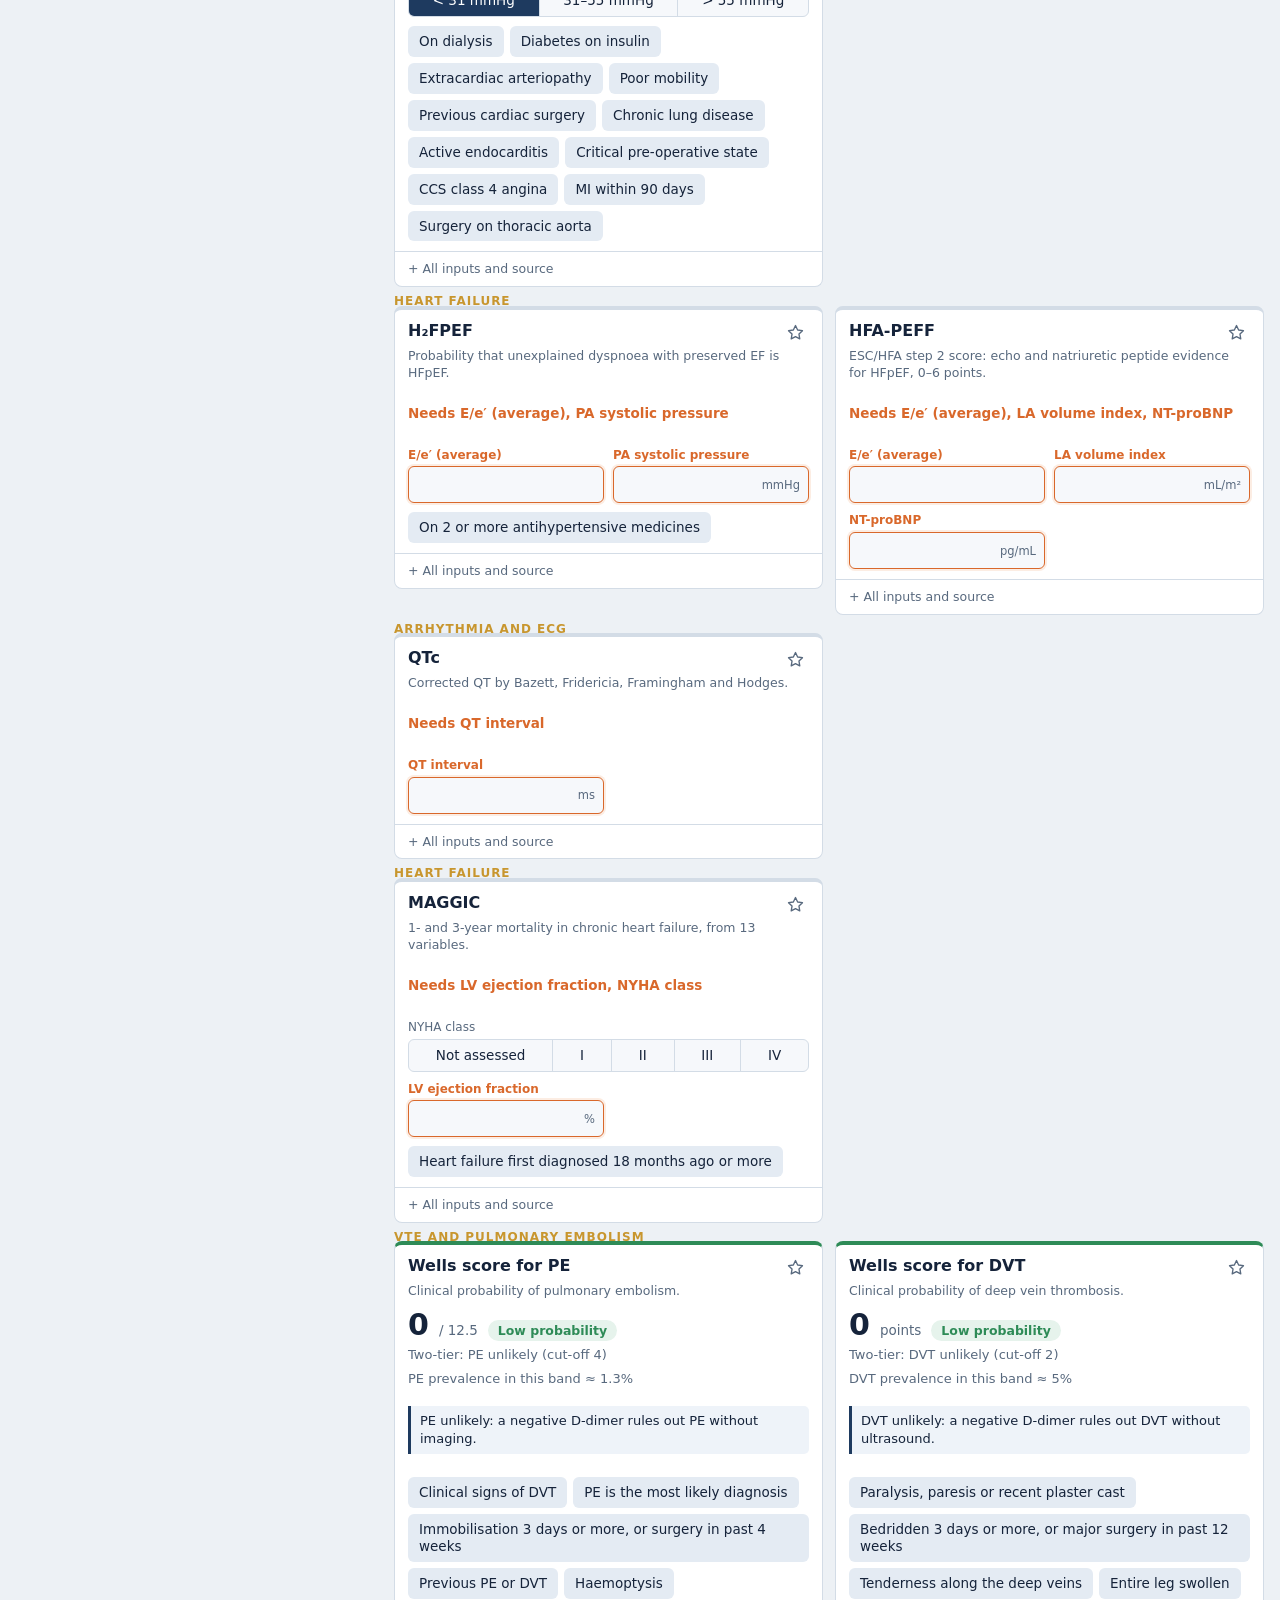
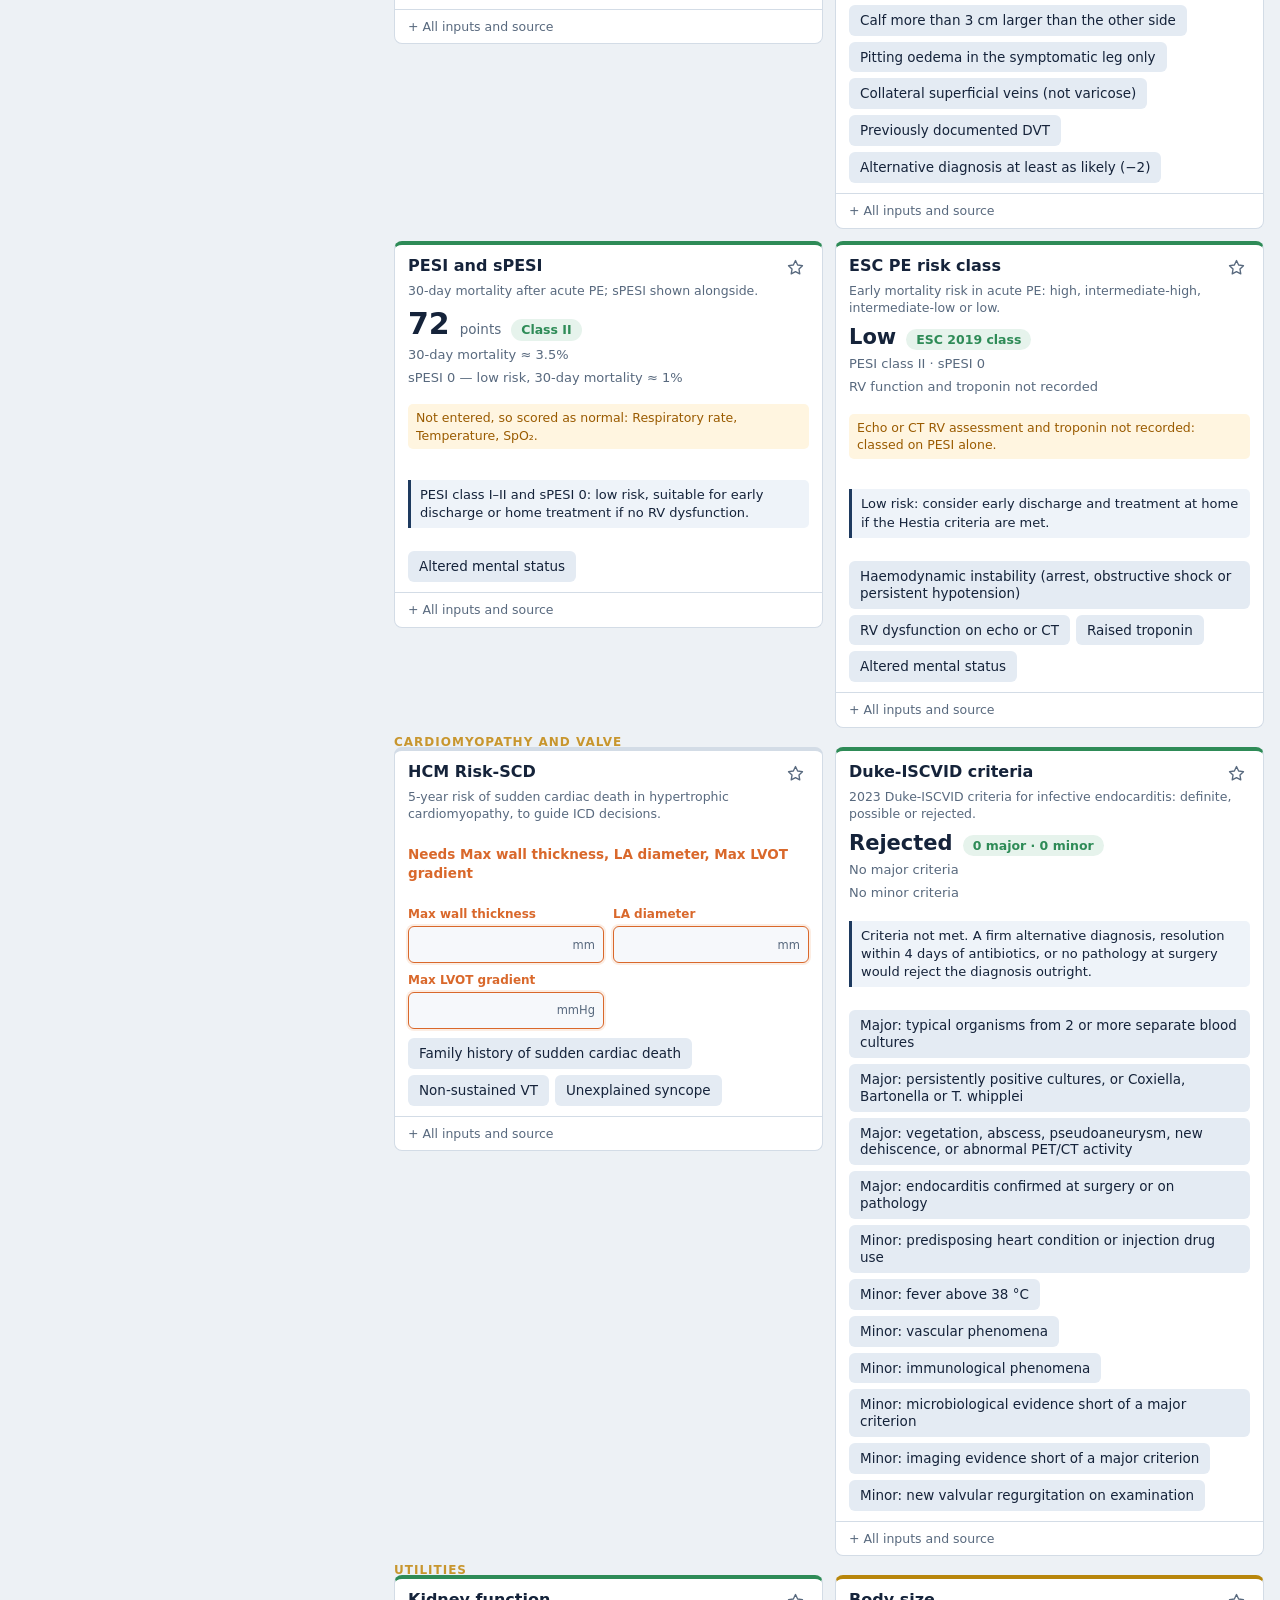
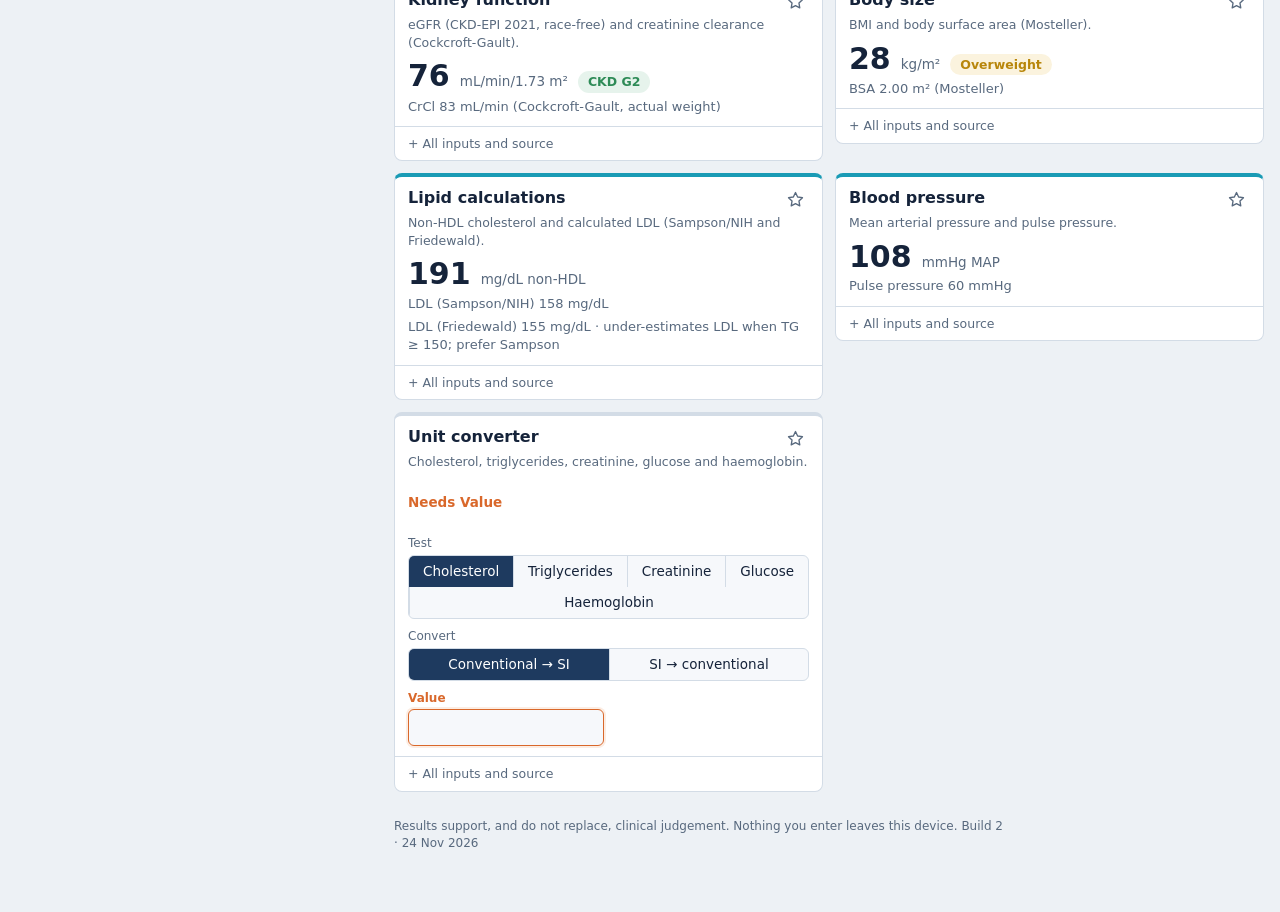
==== commit 07269b84: "Phase 3: heart failure, PE, cardiomyopathy and endocarditis Adds MAGGIC, Wells PE, Wells DVT, PESI/s" ====
--- a/index.html
+++ b/index.html
@@ -608,8 +608,63 @@
     return { score: s, grade: g, label: ['Low', 'Moderate', 'High', 'Very high'][g], cin: [7.5, 14.0, 26.1, 57.3][g], dialysis: [0.04, 0.12, 1.09, 12.6][g] };
   }
 
+/* ===== Phase 3: heart failure, VTE, cardiomyopathy ===== */
+
+  /* MAGGIC (Pocock 2013). Creatinine in µmol/L. Point tables and the mortality
+     lookup both reproduce the MDCalc calculator exactly (51 patients, 24 Nov 2026). */
+  var MAGGIC_MORT = [[1.5, 3.9], [1.6, 4.3], [1.8, 4.8], [2.0, 5.2], [2.2, 5.8], [2.4, 6.3], [2.7, 7.0], [2.9, 7.7], [3.2, 8.4], [3.6, 9.2],
+    [3.9, 10.2], [4.3, 11.1], [4.8, 12.2], [5.2, 13.4], [5.8, 14.6], [6.3, 16.0], [7.0, 17.5], [7.7, 19.1], [8.4, 20.9], [9.3, 22.7],
+    [10.2, 24.7], [11.1, 26.9], [12.2, 29.2], [13.4, 31.6], [14.7, 34.2], [16.0, 36.9], [17.5, 39.7], [19.1, 42.7], [20.9, 45.8], [22.7, 49.0],
+    [24.8, 52.3], [26.9, 55.6], [29.2, 59.0], [31.6, 62.5], [34.2, 65.8], [36.9, 69.2], [39.8, 72.5], [42.7, 75.6], [45.8, 78.7], [49.0, 81.5],
+    [52.3, 84.2], [55.7, 86.6], [59.1, 88.9], [62.5, 90.8], [65.9, 92.6], [69.2, 94.1], [72.5, 95.3], [75.7, 96.4], [78.7, 97.3], [81.6, 98.0], [84.2, 98.5]];
+  function maggic(o) {
+    var st = o.ef < 30 ? 0 : o.ef < 40 ? 1 : 2;
+    var p = {
+      ef: band(o.ef, [19, 24, 29, 34, 39], [7, 6, 5, 3, 2, 0]),
+      age: band(o.age, [54, 59, 64, 69, 74, 79], [[0, 1, 2, 4, 6, 8, 10], [0, 2, 4, 6, 8, 10, 13], [0, 3, 5, 7, 9, 12, 15]][st]),
+      sbp: band(o.sbp, [109, 119, 129, 139, 149], [[5, 4, 3, 2, 1, 0], [3, 2, 1, 1, 0, 0], [2, 1, 1, 0, 0, 0]][st]),
+      bmi: band(o.bmi, [14, 19, 24, 29], [6, 5, 3, 2, 0]),
+      cr: band(o.cr, [89, 109, 129, 149, 169, 209, 249], [0, 1, 2, 3, 4, 5, 6, 8]),
+      nyha: [0, 0, 2, 6, 8][o.nyha || 1],
+      other: (o.male ? 1 : 0) + (o.smoker ? 1 : 0) + (o.dm ? 3 : 0) + (o.copd ? 2 : 0) + (o.hf18 ? 2 : 0) + (o.noBB ? 3 : 0) + (o.noACE ? 1 : 0)
+    };
+    var s = p.ef + p.age + p.sbp + p.bmi + p.cr + p.nyha + p.other;
+    var m = MAGGIC_MORT[Math.min(s, 50)];
+    return { score: s, parts: p, y1: m[0], y3: m[1], capped: s > 50 };
+  }
+
+  /* Wells scores */
+  function wellsPE(o) {
+    var s = (o.dvtSigns ? 3 : 0) + (o.peLikely ? 3 : 0) + (o.hr > 100 ? 1.5 : 0) + (o.immob ? 1.5 : 0) + (o.priorVTE ? 1.5 : 0) + (o.haemoptysis ? 1 : 0) + (o.cancer ? 1 : 0);
+    return { score: s, three: s < 2 ? 'Low' : s <= 6 ? 'Moderate' : 'High', rate3: s < 2 ? 1.3 : s <= 6 ? 16.2 : 40.6, two: s <= 4 ? 'PE unlikely' : 'PE likely' };
+  }
+  function wellsDVT(o) {
+    var s = (o.cancer ? 1 : 0) + (o.paralysis ? 1 : 0) + (o.bedridden ? 1 : 0) + (o.tender ? 1 : 0) + (o.legSwollen ? 1 : 0) + (o.calf3 ? 1 : 0) +
+      (o.pitting ? 1 : 0) + (o.collateral ? 1 : 0) + (o.priorDVT ? 1 : 0) - (o.altDx ? 2 : 0);
+    return { score: s, three: s <= 0 ? 'Low' : s <= 2 ? 'Moderate' : 'High', rate3: s <= 0 ? 5 : s <= 2 ? 17 : 53, two: s < 2 ? 'DVT unlikely' : 'DVT likely' };
+  }
+
+  /* PESI and simplified PESI (Aujesky 2005; Jiménez 2010) */
+  function pesi(o) {
+    var s = o.age + (o.male ? 10 : 0) + (o.cancer ? 30 : 0) + (o.hf ? 10 : 0) + (o.lung ? 10 : 0) +
+      (o.hr >= 110 ? 20 : 0) + (o.sbp < 100 ? 30 : 0) + (o.rr >= 30 ? 20 : 0) + (o.temp < 36 ? 20 : 0) + (o.altered ? 60 : 0) + (o.spo2 < 90 ? 20 : 0);
+    var cl = s <= 65 ? 0 : s <= 85 ? 1 : s <= 105 ? 2 : s <= 125 ? 3 : 4;
+    return { score: s, cls: cl, label: ['I', 'II', 'III', 'IV', 'V'][cl], rate: [1.6, 3.5, 7.1, 11.4, 24.5][cl] };
+  }
+  function spesi(o) {
+    var items = [];
+    if (o.age > 80) items.push('age > 80');
+    if (o.cancer) items.push('cancer');
+    if (o.cardioresp) items.push('chronic cardiopulmonary disease');
+    if (o.hr >= 110) items.push('HR ≥ 110');
+    if (o.sbp < 100) items.push('SBP < 100');
+    if (o.spo2 < 90) items.push('SpO₂ < 90%');
+    return { score: items.length, items: items, rate: items.length === 0 ? 1.0 : 10.9 };
+  }
+
   return { crcl: crcl, bsa: bsa, friedewald: friedewald, sampson: sampson, map: map, doac: doac, smart2: smart2,
-    crusade: crusade, tn01: tn01, TN: TN, precise: precise, euroscore: euroscore, mehran: mehran };
+    crusade: crusade, tn01: tn01, TN: TN, precise: precise, euroscore: euroscore, mehran: mehran,
+    maggic: maggic, wellsPE: wellsPE, wellsDVT: wellsDVT, pesi: pesi, spesi: spesi };
 })();
 
 
@@ -635,6 +690,9 @@
     sbp: N('Systolic BP', 'mmHg', { g: 'vit', min: 50, max: 260, step: 1 }),
     dbp: N('Diastolic BP', 'mmHg', { g: 'vit', min: 20, max: 160, step: 1 }),
     hr: N('Heart rate', 'bpm', { g: 'vit', min: 20, max: 250, step: 1 }),
+    rr: N('Respiratory rate', '/min', { g: 'vit', min: 4, max: 60, step: 1 }),
+    temp: N('Temperature', '°C', { g: 'vit', min: 30, max: 43 }),
+    spo2: N('SpO₂', '%', { g: 'vit', min: 40, max: 100, step: 1 }),
 
     tc: N('Total cholesterol', 'mg/dL', { g: 'lip', si: CHOL, min: 50, max: 600, step: 1 }),
     hdl: N('HDL', 'mg/dL', { g: 'lip', si: CHOL, min: 10, max: 200, step: 1 }),
@@ -666,6 +724,9 @@
     hf: B('Heart failure / LV dysfunction', { g: 'hx' }),
     priorBleed: B('Prior major bleeding', { g: 'hx' }),
     af: B('Atrial fibrillation', { g: 'hx' }),
+    cancer: B('Active malignancy', { g: 'hx' }),
+    copd: B('Chronic lung disease', { g: 'hx' }),
+    nyha: C('NYHA class', [['', 'Not assessed'], ['1', 'I'], ['2', 'II'], ['3', 'III'], ['4', 'IV']], { g: 'hx', def: '' }),
 
     ef: N('LV ejection fraction', '%', { g: 'ech', min: 5, max: 85, step: 1 }),
     eePrime: N('E/e′ (average)', '', { g: 'ech', min: 2, max: 50 }),
@@ -678,6 +739,8 @@
     rwt: N('Relative wall thickness', '', { g: 'ech', min: 0.1, max: 1.2 }),
     wallThick: N('Max wall thickness', 'mm', { g: 'ech', min: 4, max: 40 }),
     gls: N('GLS (absolute)', '%', { g: 'ech', min: 2, max: 30 }),
+    laDiam: N('LA diameter', 'mm', { g: 'ech', min: 15, max: 90, step: 1 }),
+    lvotGrad: N('Max LVOT gradient', 'mmHg', { g: 'ech', min: 0, max: 250, step: 1 }),
 
     ntprobnp: N('NT-proBNP', 'pg/mL', { g: 'ren', min: 5, max: 70000, step: 1 }),
     bnp: N('BNP', 'pg/mL', { g: 'ren', min: 2, max: 20000, step: 1 }),
@@ -688,6 +751,8 @@
     antiplatelet: B('Antiplatelet', { g: 'rx' }),
     anticoag: B('Anticoagulant', { g: 'rx' }),
     nsaid: B('NSAID', { g: 'rx' }),
+    bblocker: B('Beta blocker', { g: 'rx' }),
+    acei: B('ACE inhibitor or ARB', { g: 'rx' }),
 
     killip: C('Killip class', [['1', 'I'], ['2', 'II'], ['3', 'III'], ['4', 'IV']], { g: 'acs', def: '1' }),
     arrest: B('Cardiac arrest at admission', { g: 'acs' }),
@@ -766,7 +831,7 @@
     arcBleedMaj: B('Spontaneous bleeding needing hospitalisation or transfusion in past 6 months, or recurrent', { local: 1 }),
     arcDiath: B('Chronic bleeding diathesis', { local: 1 }),
     arcCirr: B('Liver cirrhosis with portal hypertension', { local: 1 }),
-    arcCancer: B('Active malignancy in past 12 months (not non-melanoma skin)', { local: 1 }),
+    arcCancer: B('Active malignancy in past 12 months (not non-melanoma skin)', { local: 1, auto: function (s) { return !!s.cancer; } }),
     arcICH: B('Spontaneous ICH ever, traumatic ICH in past 12 months, or brain AVM', { local: 1 }),
     arcStrokeMaj: B('Moderate or severe ischaemic stroke in past 6 months', { local: 1 }),
     arcSurg: B('Non-deferrable major surgery on DAPT, or major surgery or trauma in past 30 days', { local: 1 }),
@@ -781,19 +846,52 @@
     euArt: B('Extracardiac arteriopathy', { local: 1, auto: function (s) { return !!s.pad; } }),
     euMob: B('Poor mobility', { local: 1 }),
     euPrev: B('Previous cardiac surgery', { local: 1 }),
-    euLung: B('Chronic lung disease', { local: 1 }),
+    euLung: B('Chronic lung disease', { local: 1, auto: function (s) { return !!s.copd; } }),
     euEndo: B('Active endocarditis', { local: 1 }),
     euCrit: B('Critical pre-operative state', { local: 1 }),
     euIDDM: B('Diabetes on insulin', { local: 1, auto: function (s) { return !!(s.dm && s.insulin); } }),
     euCCS4: B('CCS class 4 angina', { local: 1 }),
     euMI: B('MI within 90 days', { local: 1 }),
     euAorta: B('Surgery on thoracic aorta', { local: 1 }),
-    euNyha: C('NYHA class', [['1', 'I'], ['2', 'II'], ['3', 'III'], ['4', 'IV']], { local: 1, def: '1' }),
+    euNyha: C('NYHA class', [['1', 'I'], ['2', 'II'], ['3', 'III'], ['4', 'IV']], { local: 1, autoDef: function (s) { return s.nyha || '1'; } }),
     euLV: C('LV function', [['good', 'Good (> 50%)'], ['mod', 'Moderate (31–50%)'], ['poor', 'Poor (21–30%)'], ['vpoor', 'Very poor (≤ 20%)']], { local: 1, autoDef: function (s) { return s.ef == null ? 'good' : s.ef > 50 ? 'good' : s.ef > 30 ? 'mod' : s.ef > 20 ? 'poor' : 'vpoor'; } }),
     euPH: C('PA systolic pressure', [['none', '< 31 mmHg'], ['mod', '31–55 mmHg'], ['sev', '> 55 mmHg']], { local: 1, def: 'none' }),
     euUrg: C('Urgency', [['elective', 'Elective'], ['urgent', 'Urgent'], ['emergency', 'Emergency'], ['salvage', 'Salvage']], { local: 1, def: 'elective' }),
     euWt: C('Weight of procedure', [['cabg', 'Isolated CABG'], ['single', 'Single non-CABG'], ['two', '2 procedures'], ['three', '3 or more']], { local: 1, def: 'cabg' }),
     qt: N('QT interval', 'ms', { local: 1, min: 200, max: 800, step: 1 }),
+    hf18: B('Heart failure first diagnosed 18 months ago or more', { local: 1 }),
+    peDvtSigns: B('Clinical signs of DVT', { local: 1 }),
+    peLikely: B('PE is the most likely diagnosis', { local: 1 }),
+    peImmob: B('Immobilisation 3 days or more, or surgery in past 4 weeks', { local: 1 }),
+    priorVTE: B('Previous PE or DVT', { local: 1 }),
+    haemoptysis: B('Haemoptysis', { local: 1 }),
+    dvtParalysis: B('Paralysis, paresis or recent plaster cast', { local: 1 }),
+    dvtBedridden: B('Bedridden 3 days or more, or major surgery in past 12 weeks', { local: 1 }),
+    dvtTender: B('Tenderness along the deep veins', { local: 1 }),
+    dvtLegSwollen: B('Entire leg swollen', { local: 1 }),
+    dvtCalf3: B('Calf more than 3 cm larger than the other side', { local: 1 }),
+    dvtPitting: B('Pitting oedema in the symptomatic leg only', { local: 1 }),
+    dvtCollateral: B('Collateral superficial veins (not varicose)', { local: 1 }),
+    priorDVT: B('Previously documented DVT', { local: 1, auto: function (s) { return !!s.priorVTE; } }),
+    dvtAltDx: B('Alternative diagnosis at least as likely (−2)', { local: 1 }),
+    altered: B('Altered mental status', { local: 1 }),
+    haemoUnstable: B('Haemodynamic instability (arrest, obstructive shock or persistent hypotension)', { local: 1 }),
+    rvDysfunction: B('RV dysfunction on echo or CT', { local: 1 }),
+    peTroponin: B('Raised troponin', { local: 1, auto: function (s) { return !!s.enz; } }),
+    famSCD: B('Family history of sudden cardiac death', { local: 1 }),
+    nsvt: B('Non-sustained VT', { local: 1 }),
+    unexpSyncope: B('Unexplained syncope', { local: 1 }),
+    dukeMicro1: B('Major: typical organisms from 2 or more separate blood cultures', { local: 1 }),
+    dukeMicro2: B('Major: persistently positive cultures, or Coxiella, Bartonella or T. whipplei', { local: 1 }),
+    dukeImaging: B('Major: vegetation, abscess, pseudoaneurysm, new dehiscence, or abnormal PET/CT activity', { local: 1 }),
+    dukeSurgical: B('Major: endocarditis confirmed at surgery or on pathology', { local: 1 }),
+    dukePredispose: B('Minor: predisposing heart condition or injection drug use', { local: 1 }),
+    dukeFever: B('Minor: fever above 38 °C', { local: 1 }),
+    dukeVascular: B('Minor: vascular phenomena', { local: 1 }),
+    dukeImmune: B('Minor: immunological phenomena', { local: 1 }),
+    dukeMicroMinor: B('Minor: microbiological evidence short of a major criterion', { local: 1 }),
+    dukeImagingMinor: B('Minor: imaging evidence short of a major criterion', { local: 1 }),
+    dukePhysExam: B('Minor: new valvular regurgitation on examination', { local: 1 }),
     twoAntiHTN: B('On 2 or more antihypertensive medicines', { local: 1 }),
     convVal: N('Value', '', { local: 1, nosi: 1 }),
     convAn: C('Test', [['chol', 'Cholesterol'], ['tg', 'Triglycerides'], ['cr', 'Creatinine'], ['glu', 'Glucose'], ['hb', 'Haemoglobin']], { local: 1, def: 'chol' }),
@@ -1440,6 +1538,162 @@
     status: 'new'
   });
 
+  add({
+    id: 'maggic', name: 'MAGGIC', domain: 'Heart failure', scen: ['hf'],
+    blurb: '1- and 3-year mortality in chronic heart failure, from 13 variables.',
+    inputs: ['age', 'sex', 'ef', 'sbp', 'wt', 'ht', 'cr', 'nyha', 'dm', 'copd', 'smoker', 'bblocker', 'acei'], local: ['hf18'],
+    calc: function (p, d) {
+      var m = need(p, ['age', 'sex', 'ef', 'sbp', 'cr', 'nyha']);
+      if (d.bmi == null) ['wt', 'ht'].forEach(function (k) { if (p[k] == null) m.push(k); });
+      if (m.length) return res({ missing: m });
+      var r = UT.maggic({ ef: p.ef, age: p.age, sbp: p.sbp, bmi: d.bmi, cr: p.cr * 88.4, nyha: +p.nyha, male: p.sex === 'male',
+        smoker: p.smoker, dm: p.dm, copd: p.copd, hf18: p.hf18, noBB: !p.bblocker, noACE: !p.acei }), b = r.parts;
+      var c = r.y1 < 5 ? 0 : r.y1 < 15 ? 1 : r.y1 < 30 ? 2 : 3;
+      return res({ value: r.score, unit: 'points', cat: c, catLabel: CAT4[c] + ' risk',
+        lines: ['1-year mortality ' + r.y1 + '% · 3-year ' + r.y3 + '%',
+          'EF ' + b.ef + ' · age ' + b.age + ' · SBP ' + b.sbp + ' · BMI ' + b.bmi + ' · creatinine ' + b.cr + ' · NYHA ' + b.nyha + ' · other ' + b.other],
+        warn: (r.capped ? ['Score above 50 is reported at the table maximum.'] : []).concat(!p.bblocker || !p.acei ? ['Scored as not on ' + [!p.bblocker ? 'a beta blocker' : '', !p.acei ? 'an ACE inhibitor or ARB' : ''].filter(Boolean).join(' or ') + '; tick them in the profile if prescribed.'] : []),
+        action: 'Derived in chronic heart failure across the EF range; use for prognosis, not for treatment choices.',
+        summary: 'MAGGIC ' + r.score + ' (1-yr mortality ' + r.y1 + '%, 3-yr ' + r.y3 + '%)' });
+    },
+    source: 'Pocock et al., Eur Heart J 2013. Creatinine converted to µmol/L internally.',
+    status: 'verified', verifiedBy: 'MDCalc MAGGIC (51 patients covering every score from 0 to 50, points and both mortalities exact)', checked: '2026-11-24'
+  });
+
+  /* ===== VTE and pulmonary embolism ===== */
+  add({
+    id: 'wellspe', name: 'Wells score for PE', domain: 'VTE and pulmonary embolism', scen: ['pe'],
+    blurb: 'Clinical probability of pulmonary embolism.',
+    inputs: ['hr', 'cancer'], local: ['peDvtSigns', 'peLikely', 'peImmob', 'priorVTE', 'haemoptysis'],
+    calc: function (p) {
+      if (p.hr == null) return res({ missing: ['hr'] });
+      var r = UT.wellsPE({ dvtSigns: p.peDvtSigns, peLikely: p.peLikely, hr: p.hr, immob: p.peImmob, priorVTE: p.priorVTE, haemoptysis: p.haemoptysis, cancer: p.cancer });
+      var c = r.score < 2 ? 0 : r.score <= 6 ? 1 : 3;
+      return res({ value: r.score, unit: '/ 12.5', cat: c, catLabel: r.three + ' probability',
+        lines: ['Two-tier: ' + r.two + ' (cut-off 4)', 'PE prevalence in this band ≈ ' + r.rate3 + '%'],
+        action: r.two === 'PE unlikely' ? 'PE unlikely: a negative D-dimer rules out PE without imaging.' : 'PE likely: go straight to CT pulmonary angiography.',
+        summary: 'Wells PE ' + r.score + ' (' + r.three.toLowerCase() + ' probability, ' + r.two.toLowerCase() + ')' });
+    },
+    source: 'Wells et al., Thromb Haemost 2000; 2019 ESC pulmonary embolism guidelines.',
+    status: 'new'
+  });
+
+  add({
+    id: 'wellsdvt', name: 'Wells score for DVT', domain: 'VTE and pulmonary embolism', scen: ['pe'],
+    blurb: 'Clinical probability of deep vein thrombosis.',
+    inputs: ['cancer'], local: ['dvtParalysis', 'dvtBedridden', 'dvtTender', 'dvtLegSwollen', 'dvtCalf3', 'dvtPitting', 'dvtCollateral', 'priorDVT', 'dvtAltDx'],
+    calc: function (p) {
+      var r = UT.wellsDVT({ cancer: p.cancer, paralysis: p.dvtParalysis, bedridden: p.dvtBedridden, tender: p.dvtTender, legSwollen: p.dvtLegSwollen,
+        calf3: p.dvtCalf3, pitting: p.dvtPitting, collateral: p.dvtCollateral, priorDVT: p.priorDVT, altDx: p.dvtAltDx });
+      var c = r.score <= 0 ? 0 : r.score <= 2 ? 1 : 3;
+      return res({ value: r.score, unit: 'points', cat: c, catLabel: r.three + ' probability',
+        lines: ['Two-tier: ' + r.two + ' (cut-off 2)', 'DVT prevalence in this band ≈ ' + r.rate3 + '%'],
+        action: r.two === 'DVT unlikely' ? 'DVT unlikely: a negative D-dimer rules out DVT without ultrasound.' : 'DVT likely: proximal compression ultrasound.',
+        summary: 'Wells DVT ' + r.score + ' (' + r.three.toLowerCase() + ' probability, ' + r.two.toLowerCase() + ')' });
+    },
+    source: 'Wells et al., Lancet 1997 / NEJM 2003.',
+    status: 'new'
+  });
+
+  add({
+    id: 'pesi', name: 'PESI and sPESI', domain: 'VTE and pulmonary embolism', scen: ['pe'],
+    blurb: '30-day mortality after acute PE; sPESI shown alongside.',
+    inputs: ['age', 'sex', 'hr', 'sbp', 'rr', 'temp', 'spo2', 'cancer', 'hf', 'copd'], local: ['altered'],
+    calc: function (p) {
+      var m = need(p, ['age', 'sex', 'hr', 'sbp']);
+      if (m.length) return res({ missing: m });
+      var r = UT.pesi({ age: p.age, male: p.sex === 'male', cancer: p.cancer, hf: p.hf, lung: p.copd, hr: p.hr, sbp: p.sbp,
+        rr: p.rr == null ? 0 : p.rr, temp: p.temp == null ? 37 : p.temp, altered: p.altered, spo2: p.spo2 == null ? 100 : p.spo2 });
+      var sp = UT.spesi({ age: p.age, cancer: p.cancer, cardioresp: p.hf || p.copd, hr: p.hr, sbp: p.sbp, spo2: p.spo2 == null ? 100 : p.spo2 });
+      var unk = ['rr', 'temp', 'spo2'].filter(function (k) { return p[k] == null; });
+      return res({ value: r.score, unit: 'points', cat: [0, 0, 1, 2, 3][r.cls], catLabel: 'Class ' + r.label,
+        lines: ['30-day mortality ≈ ' + r.rate + '%', 'sPESI ' + sp.score + (sp.items.length ? ' (' + sp.items.join(', ') + ')' : ' — low risk, 30-day mortality ≈ 1%')],
+        warn: unk.length ? ['Not entered, so scored as normal: ' + unk.map(function (k) { return F[k].label; }).join(', ') + '.'] : [],
+        action: r.cls <= 1 && sp.score === 0 ? 'PESI class I–II and sPESI 0: low risk, suitable for early discharge or home treatment if no RV dysfunction.' : 'PESI class III–V or sPESI ≥ 1: admit; assess RV function and troponin.',
+        summary: 'PESI ' + r.score + ' (class ' + r.label + ', 30-day mortality ' + r.rate + '%), sPESI ' + sp.score });
+    },
+    source: 'Aujesky et al., Am J Respir Crit Care Med 2005; Jiménez et al., Arch Intern Med 2010.',
+    status: 'new'
+  });
+
+  add({
+    id: 'escpe', name: 'ESC PE risk class', domain: 'VTE and pulmonary embolism', scen: ['pe'],
+    blurb: 'Early mortality risk in acute PE: high, intermediate-high, intermediate-low or low.',
+    inputs: ['age', 'sex', 'hr', 'sbp', 'rr', 'temp', 'spo2', 'cancer', 'hf', 'copd'], local: ['haemoUnstable', 'rvDysfunction', 'peTroponin', 'altered'],
+    calc: function (p) {
+      var m = need(p, ['age', 'sex', 'hr', 'sbp']);
+      if (m.length) return res({ missing: m });
+      var r = UT.pesi({ age: p.age, male: p.sex === 'male', cancer: p.cancer, hf: p.hf, lung: p.copd, hr: p.hr, sbp: p.sbp,
+        rr: p.rr == null ? 0 : p.rr, temp: p.temp == null ? 37 : p.temp, altered: p.altered, spo2: p.spo2 == null ? 100 : p.spo2 });
+      var sp = UT.spesi({ age: p.age, cancer: p.cancer, cardioresp: p.hf || p.copd, hr: p.hr, sbp: p.sbp, spo2: p.spo2 == null ? 100 : p.spo2 });
+      var notLow = r.cls >= 2 || sp.score >= 1, both = p.rvDysfunction && p.peTroponin;
+      var cls, cat, act;
+      if (p.haemoUnstable) { cls = 'High'; cat = 3; act = 'High risk: primary reperfusion (systemic thrombolysis, or catheter or surgical embolectomy) and haemodynamic support.'; }
+      else if (notLow && both) { cls = 'Intermediate-high'; cat = 2; act = 'Intermediate-high: admit to a monitored bed; anticoagulate and watch for decompensation, with rescue reperfusion ready.'; }
+      else if (notLow) { cls = 'Intermediate-low'; cat = 1; act = 'Intermediate-low: admit and anticoagulate.'; }
+      else { cls = 'Low'; cat = 0; act = 'Low risk: consider early discharge and treatment at home if the Hestia criteria are met.'; }
+      var L = ['PESI class ' + r.label + ' · sPESI ' + sp.score];
+      L.push(!p.rvDysfunction && !p.peTroponin ? 'RV function and troponin not recorded' : 'RV dysfunction ' + (p.rvDysfunction ? 'yes' : 'no') + ' · troponin ' + (p.peTroponin ? 'raised' : 'normal'));
+      if (!p.haemoUnstable && notLow && !both && (p.rvDysfunction || p.peTroponin)) L.push('Only one of RV dysfunction and raised troponin: still intermediate-low.');
+      return res({ value: cls, text: true, cat: cat, catLabel: 'ESC 2019 class', lines: L, action: act,
+        warn: !p.haemoUnstable && !p.rvDysfunction && !p.peTroponin ? ['Echo or CT RV assessment and troponin not recorded: classed on PESI alone.'] : [],
+        summary: 'ESC PE risk: ' + cls.toLowerCase() + ' (PESI ' + r.label + ', sPESI ' + sp.score + ')' });
+    },
+    source: 'Konstantinides et al., 2019 ESC guidelines on acute pulmonary embolism, Table 8.',
+    status: 'new'
+  });
+
+  /* ===== Cardiomyopathy and endocarditis ===== */
+  add({
+    id: 'hcmscd', name: 'HCM Risk-SCD', domain: 'Cardiomyopathy and valve', scen: [],
+    blurb: '5-year risk of sudden cardiac death in hypertrophic cardiomyopathy, to guide ICD decisions.',
+    inputs: ['age', 'wallThick', 'laDiam', 'lvotGrad'], local: ['famSCD', 'nsvt', 'unexpSyncope'],
+    calc: function (p) {
+      var m = need(p, ['age', 'wallThick', 'laDiam', 'lvotGrad']);
+      if (m.length) return res({ missing: m });
+      var pi = 0.15939858 * p.wallThick - 0.00294271 * p.wallThick * p.wallThick + 0.0259082 * p.laDiam + 0.00446131 * p.lvotGrad +
+        0.4583082 * (p.famSCD ? 1 : 0) + 0.82639195 * (p.nsvt ? 1 : 0) + 0.71650361 * (p.unexpSyncope ? 1 : 0) - 0.01799934 * p.age;
+      var v = 100 * (1 - Math.pow(0.998, Math.exp(pi)));
+      var c = v < 4 ? 0 : v < 6 ? 1 : 3;
+      var w = [];
+      if (p.wallThick < 10 || p.wallThick > 35) w.push('Validated for maximal wall thickness 10–35 mm.');
+      if (p.age < 16) w.push('Not validated under 16 years; use the paediatric model.');
+      return res({ value: v, unit: '% at 5 years', cat: c, catLabel: ['Low', 'Intermediate', '', 'High'][c], warn: w,
+        lines: ['Wall thickness ' + f1(p.wallThick) + ' mm · LA ' + f1(p.laDiam) + ' mm · LVOT gradient ' + f0(p.lvotGrad) + ' mmHg' +
+          (p.famSCD ? ' · family history of SCD' : '') + (p.nsvt ? ' · NSVT' : '') + (p.unexpSyncope ? ' · unexplained syncope' : '')],
+        action: c === 3 ? 'ESC 2023: 5-year risk ≥ 6%, an ICD should be considered (IIa).' : c === 1 ? 'ESC 2023: 5-year risk 4 to < 6%, an ICD may be considered (IIb).' : 'ESC 2023: 5-year risk < 4%, an ICD is generally not indicated unless other features are present.',
+        summary: 'HCM Risk-SCD ' + f1(v) + '% at 5 years (' + ['low', 'intermediate', '', 'high'][c] + ')' });
+    },
+    source: 'O’Mahony et al., Eur Heart J 2014; thresholds from the 2023 ESC cardiomyopathy guidelines. Excludes patients after cardiac arrest, with sustained VT, EF < 50%, apical aneurysm or recent myectomy or alcohol ablation.',
+    status: 'new'
+  });
+
+  add({
+    id: 'duke', name: 'Duke-ISCVID criteria', domain: 'Cardiomyopathy and valve', scen: [],
+    blurb: '2023 Duke-ISCVID criteria for infective endocarditis: definite, possible or rejected.',
+    inputs: [],
+    local: ['dukeMicro1', 'dukeMicro2', 'dukeImaging', 'dukeSurgical', 'dukePredispose', 'dukeFever', 'dukeVascular', 'dukeImmune', 'dukeMicroMinor', 'dukeImagingMinor', 'dukePhysExam'],
+    calc: function (p) {
+      var majList = [['dukeMicro1', 'typical organisms from 2 or more separate blood cultures'], ['dukeMicro2', 'persistently positive cultures, or Coxiella, Bartonella or T. whipplei'],
+        ['dukeImaging', 'imaging: vegetation, abscess, pseudoaneurysm, new dehiscence or abnormal PET/CT activity'], ['dukeSurgical', 'endocarditis confirmed at surgery or on pathology']];
+      var minList = [['dukePredispose', 'predisposing heart condition or injection drug use'], ['dukeFever', 'fever above 38 °C'], ['dukeVascular', 'vascular phenomena (emboli, mycotic aneurysm, Janeway lesions)'],
+        ['dukeImmune', 'immunological phenomena (glomerulonephritis, Osler nodes, Roth spots, rheumatoid factor)'], ['dukeMicroMinor', 'microbiological evidence not meeting a major criterion'],
+        ['dukeImagingMinor', 'imaging evidence not meeting a major criterion'], ['dukePhysExam', 'new valvular regurgitation on examination']];
+      var maj = majList.filter(function (x) { return p[x[0]]; }), min = minList.filter(function (x) { return p[x[0]]; });
+      var M = maj.length, N = min.length;
+      var v, c, act;
+      if (M >= 2 || (M === 1 && N >= 3) || N >= 5) { v = 'Definite'; c = 3; act = 'Definite endocarditis: treat as such, and refer to the endocarditis team.'; }
+      else if ((M === 1 && N >= 1) || N >= 3) { v = 'Possible'; c = 1; act = 'Possible endocarditis: repeat blood cultures and imaging (TOE, PET/CT or cardiac CT) before deciding.'; }
+      else { v = 'Rejected'; c = 0; act = 'Criteria not met. A firm alternative diagnosis, resolution within 4 days of antibiotics, or no pathology at surgery would reject the diagnosis outright.'; }
+      return res({ value: v, text: true, cat: c, catLabel: M + ' major · ' + N + ' minor',
+        lines: [M ? 'Major: ' + maj.map(function (x) { return x[1]; }).join('; ') : 'No major criteria', N ? 'Minor: ' + min.map(function (x) { return x[1]; }).join('; ') : 'No minor criteria'],
+        action: act,
+        summary: 'Duke-ISCVID: ' + v.toLowerCase() + ' endocarditis (' + M + ' major, ' + N + ' minor)' });
+    },
+    source: 'Fowler et al., Clin Infect Dis 2023 (2023 Duke-ISCVID criteria). Definite: 2 major, or 1 major + 3 minor, or 5 minor. Possible: 1 major + 1 minor, or 3 minor.',
+    status: 'new'
+  });
+
   /* ===== Utilities ===== */
   add({
     id: 'kidney', name: 'Kidney function', domain: 'Utilities', scen: ['prev', 'af', 'acs', 'pci', 'surg', 'preop'],
@@ -1523,7 +1777,7 @@
   });
 
   var SCEN = [
-    ['all', 'All scores'], ['fav', 'Favourites'], ['prev', 'Prevention visit'], ['af', 'New AF'], ['acs', 'ACS admission'], ['hf', 'Heart failure'], ['pci', 'PCI / cath lab'], ['surg', 'Cardiac surgery'], ['preop', 'Pre-op']
+    ['all', 'All scores'], ['fav', 'Favourites'], ['prev', 'Prevention visit'], ['af', 'New AF'], ['acs', 'ACS admission'], ['hf', 'Heart failure'], ['pe', 'Suspected PE'], ['pci', 'PCI / cath lab'], ['surg', 'Cardiac surgery'], ['preop', 'Pre-op']
   ];
 
   function compute(state) {
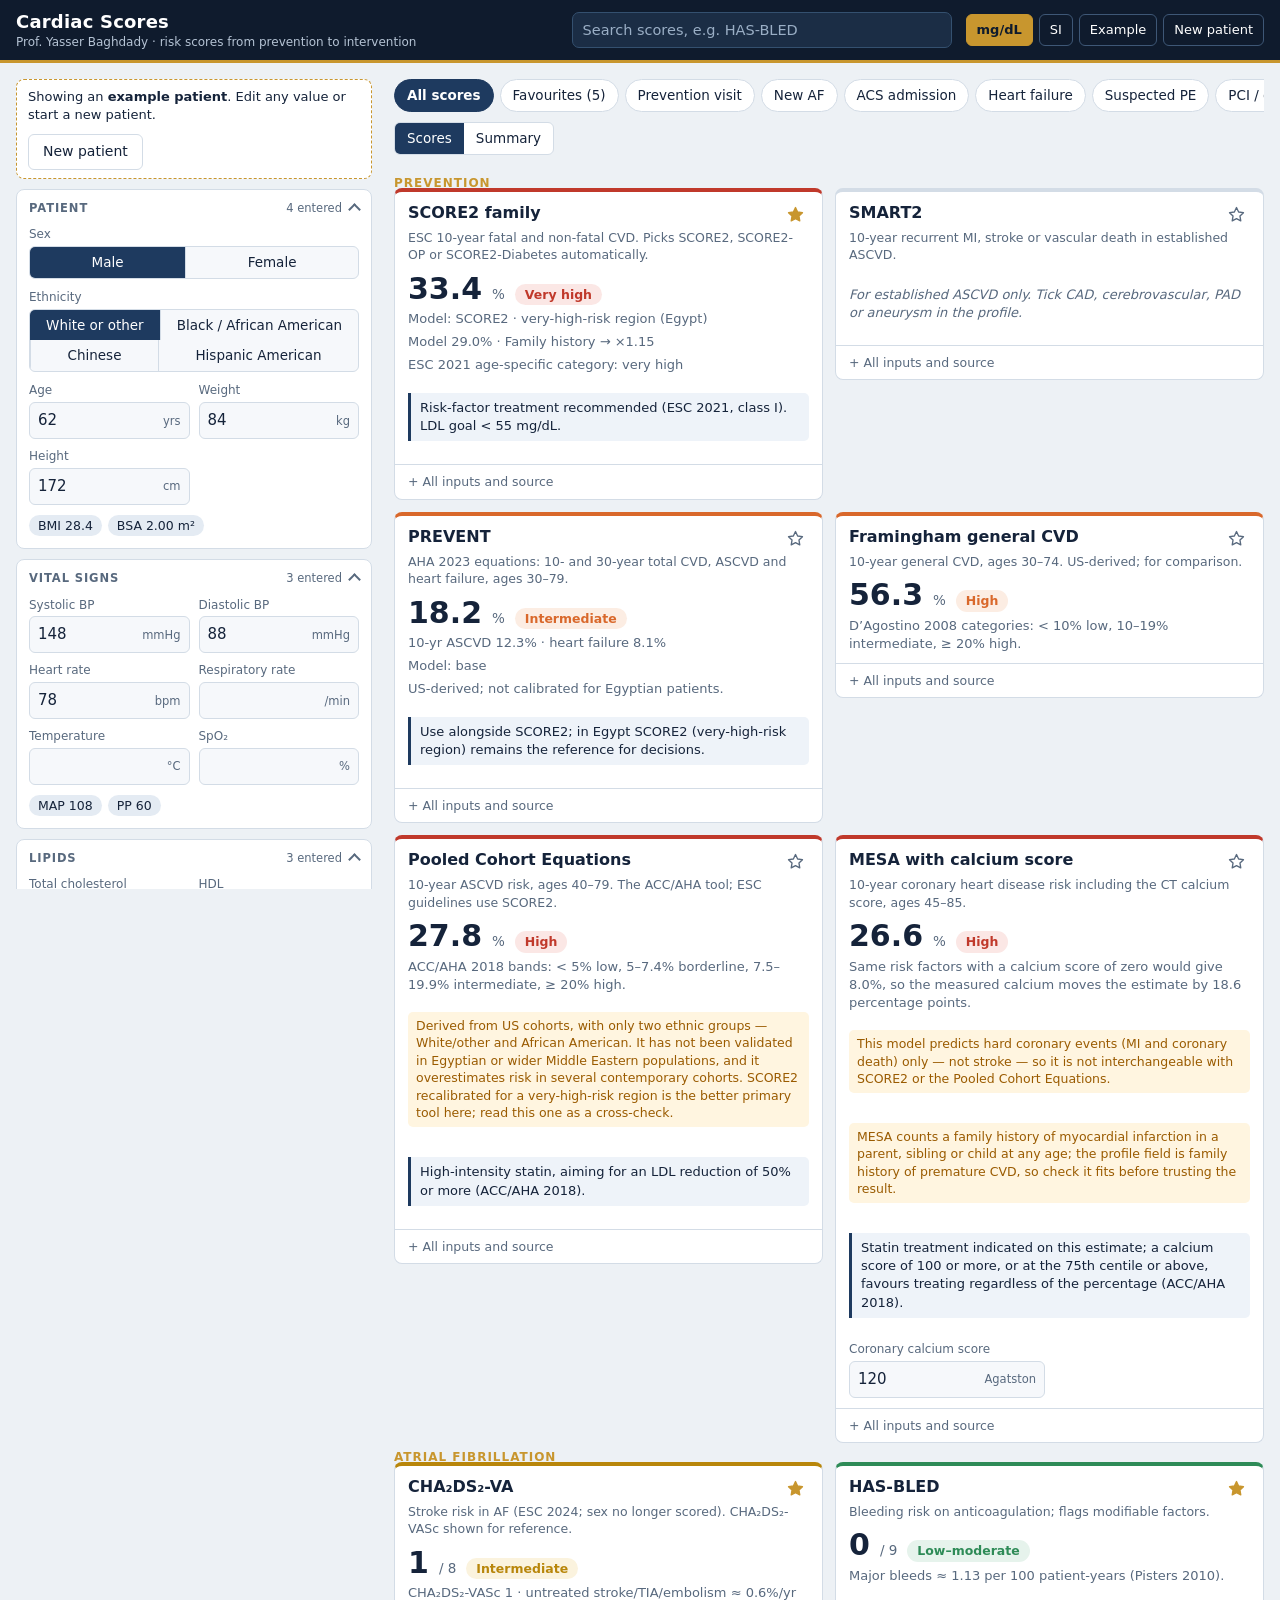
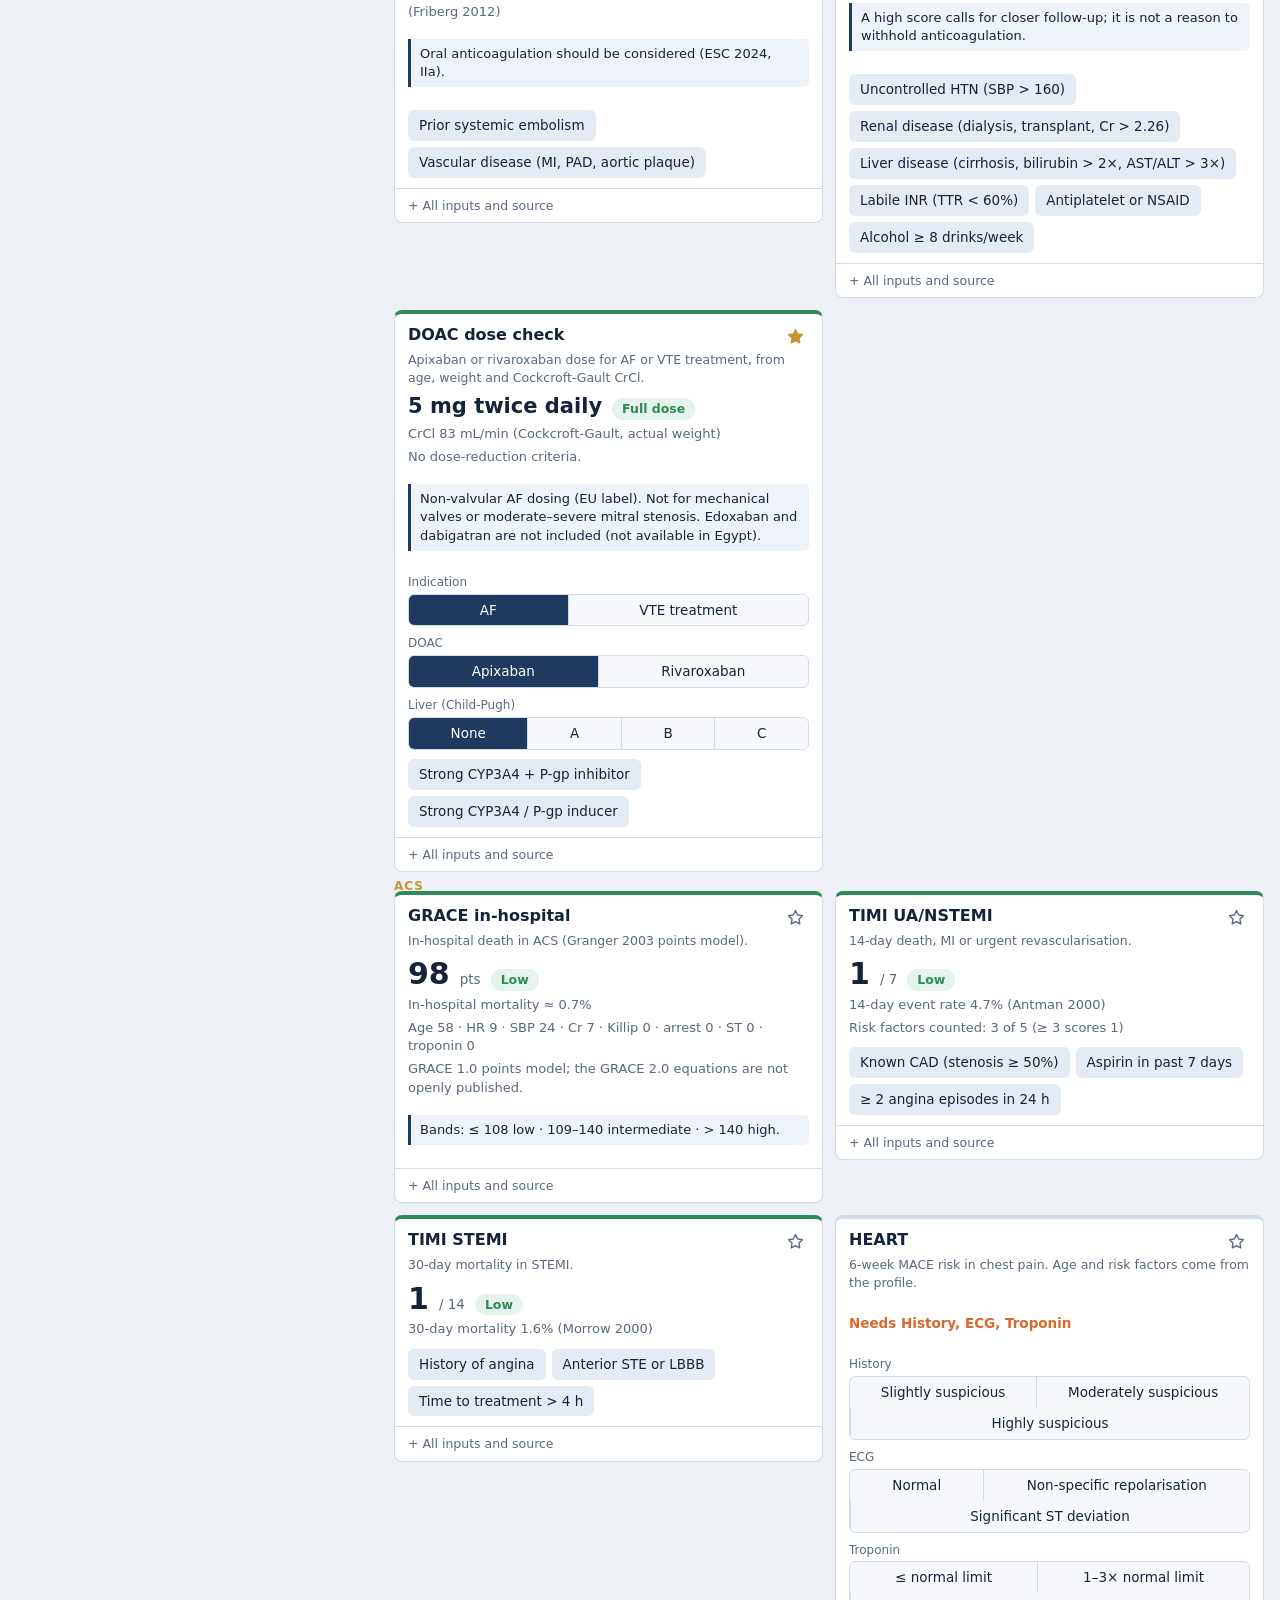
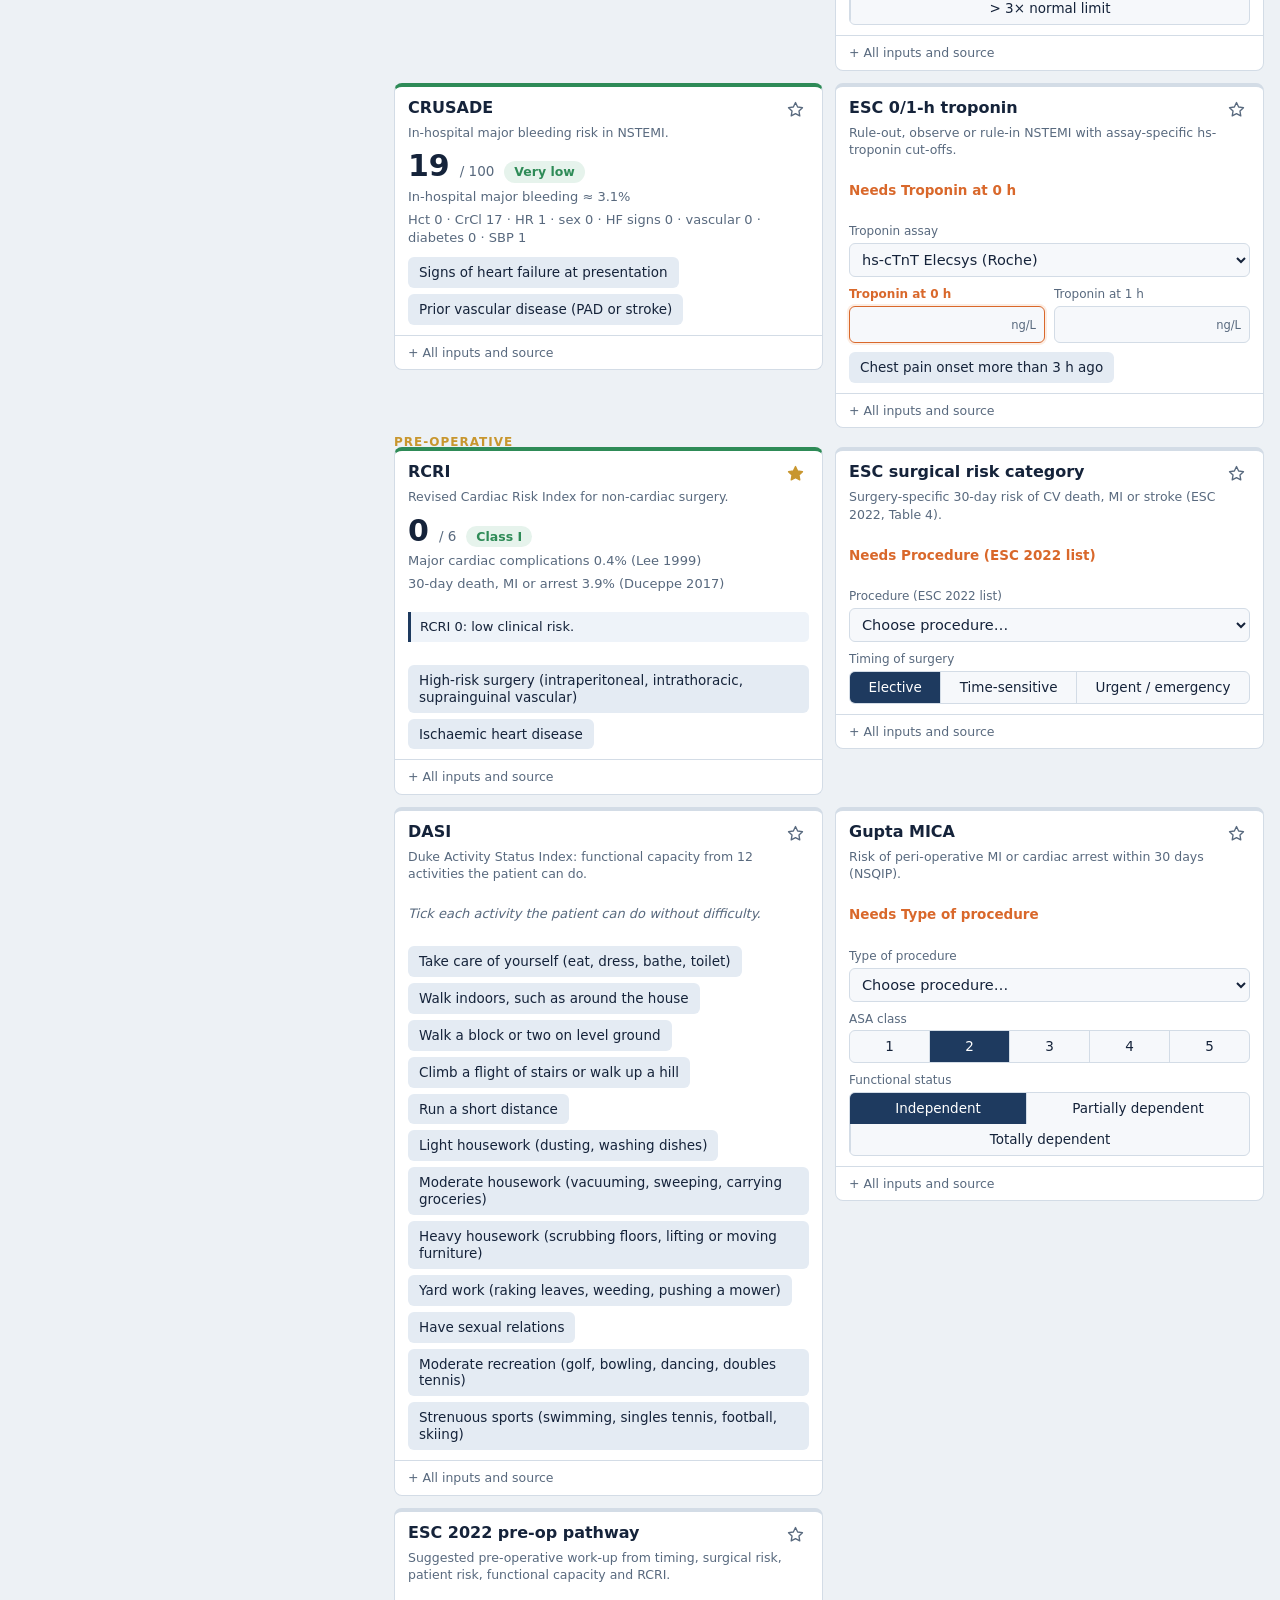
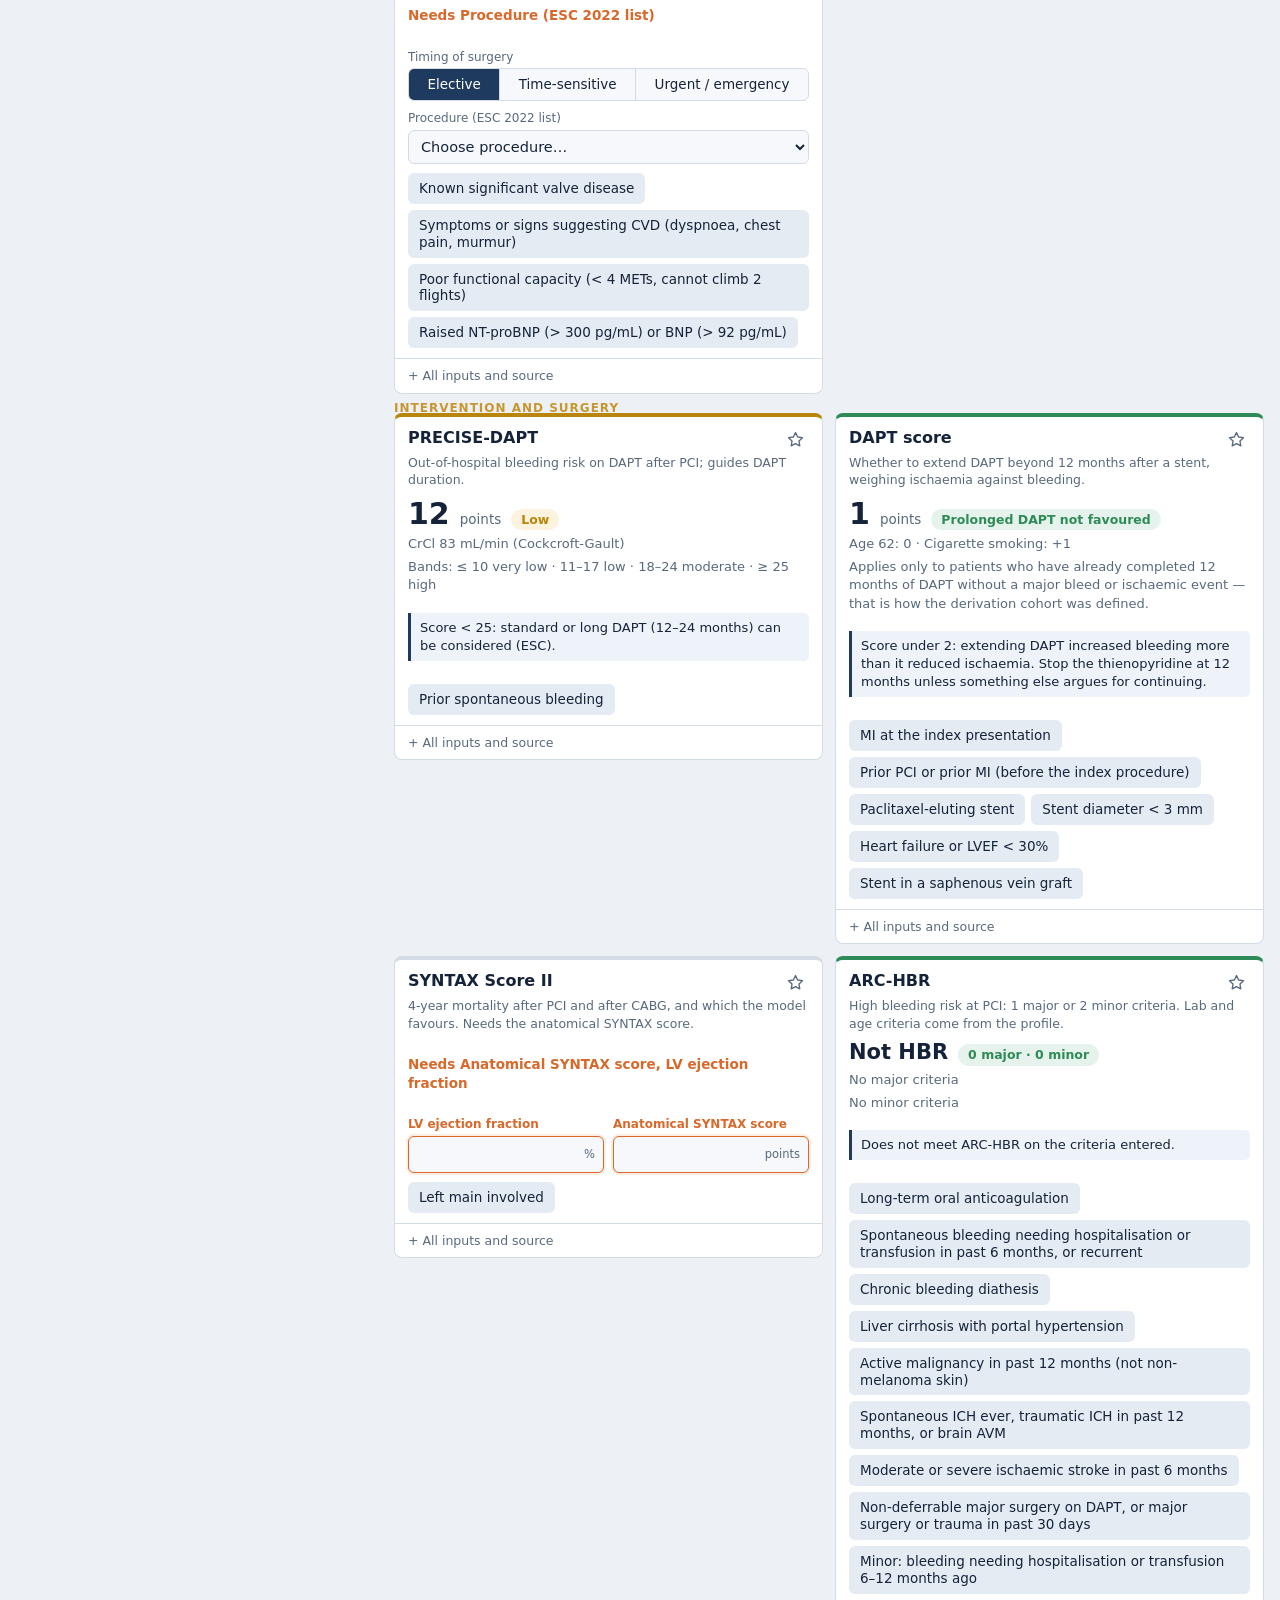
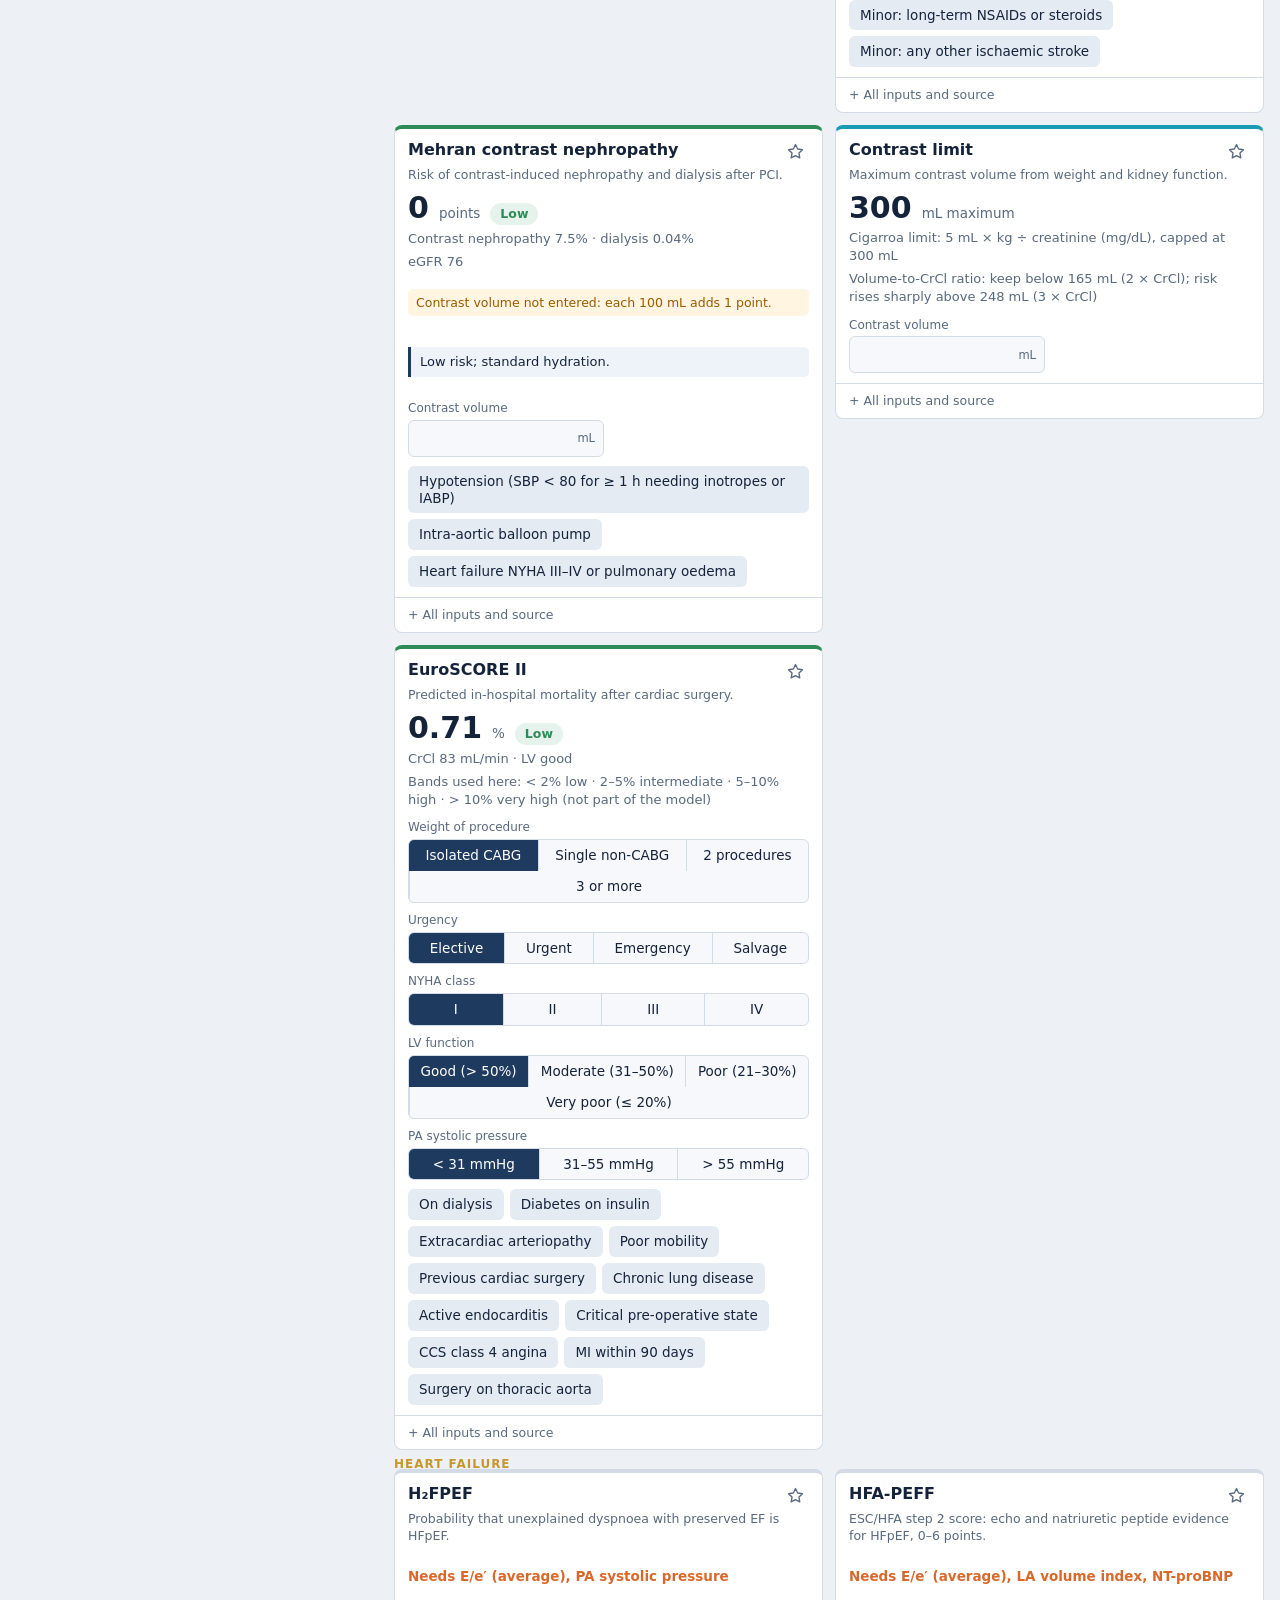
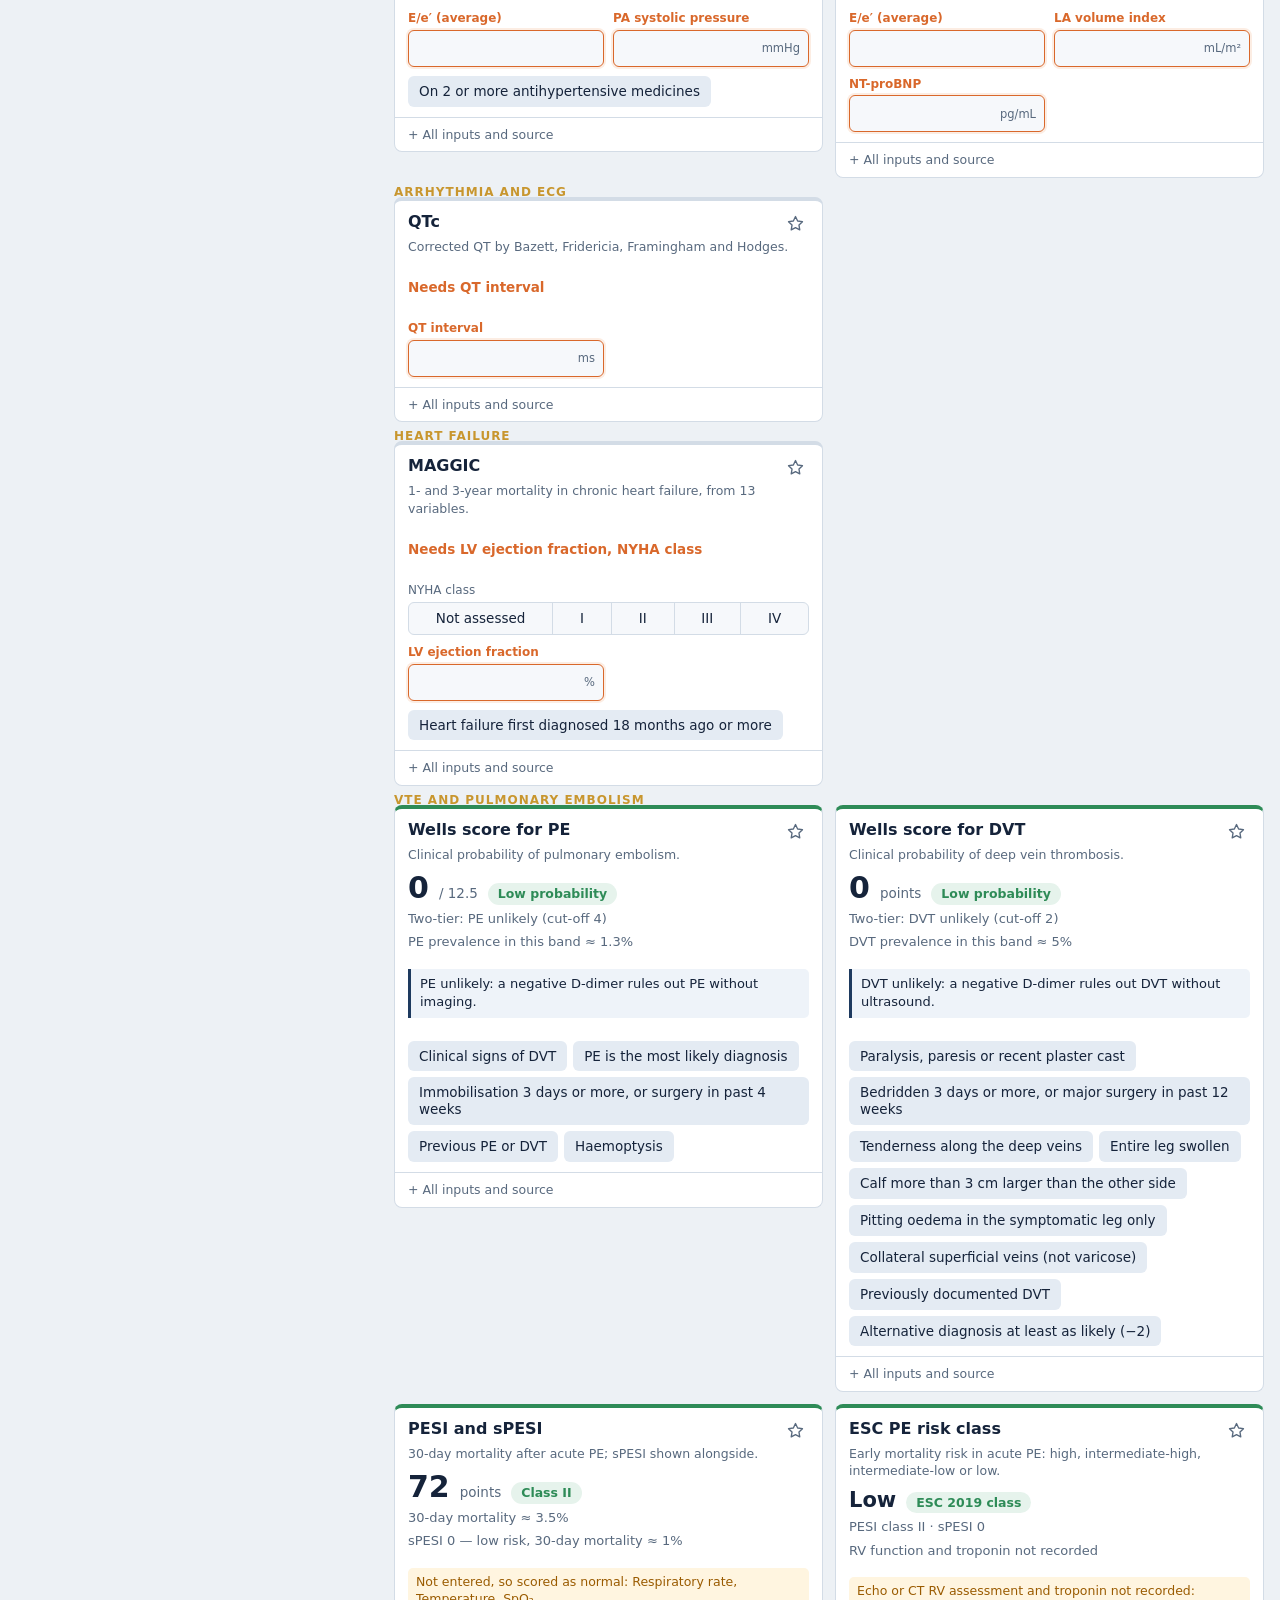
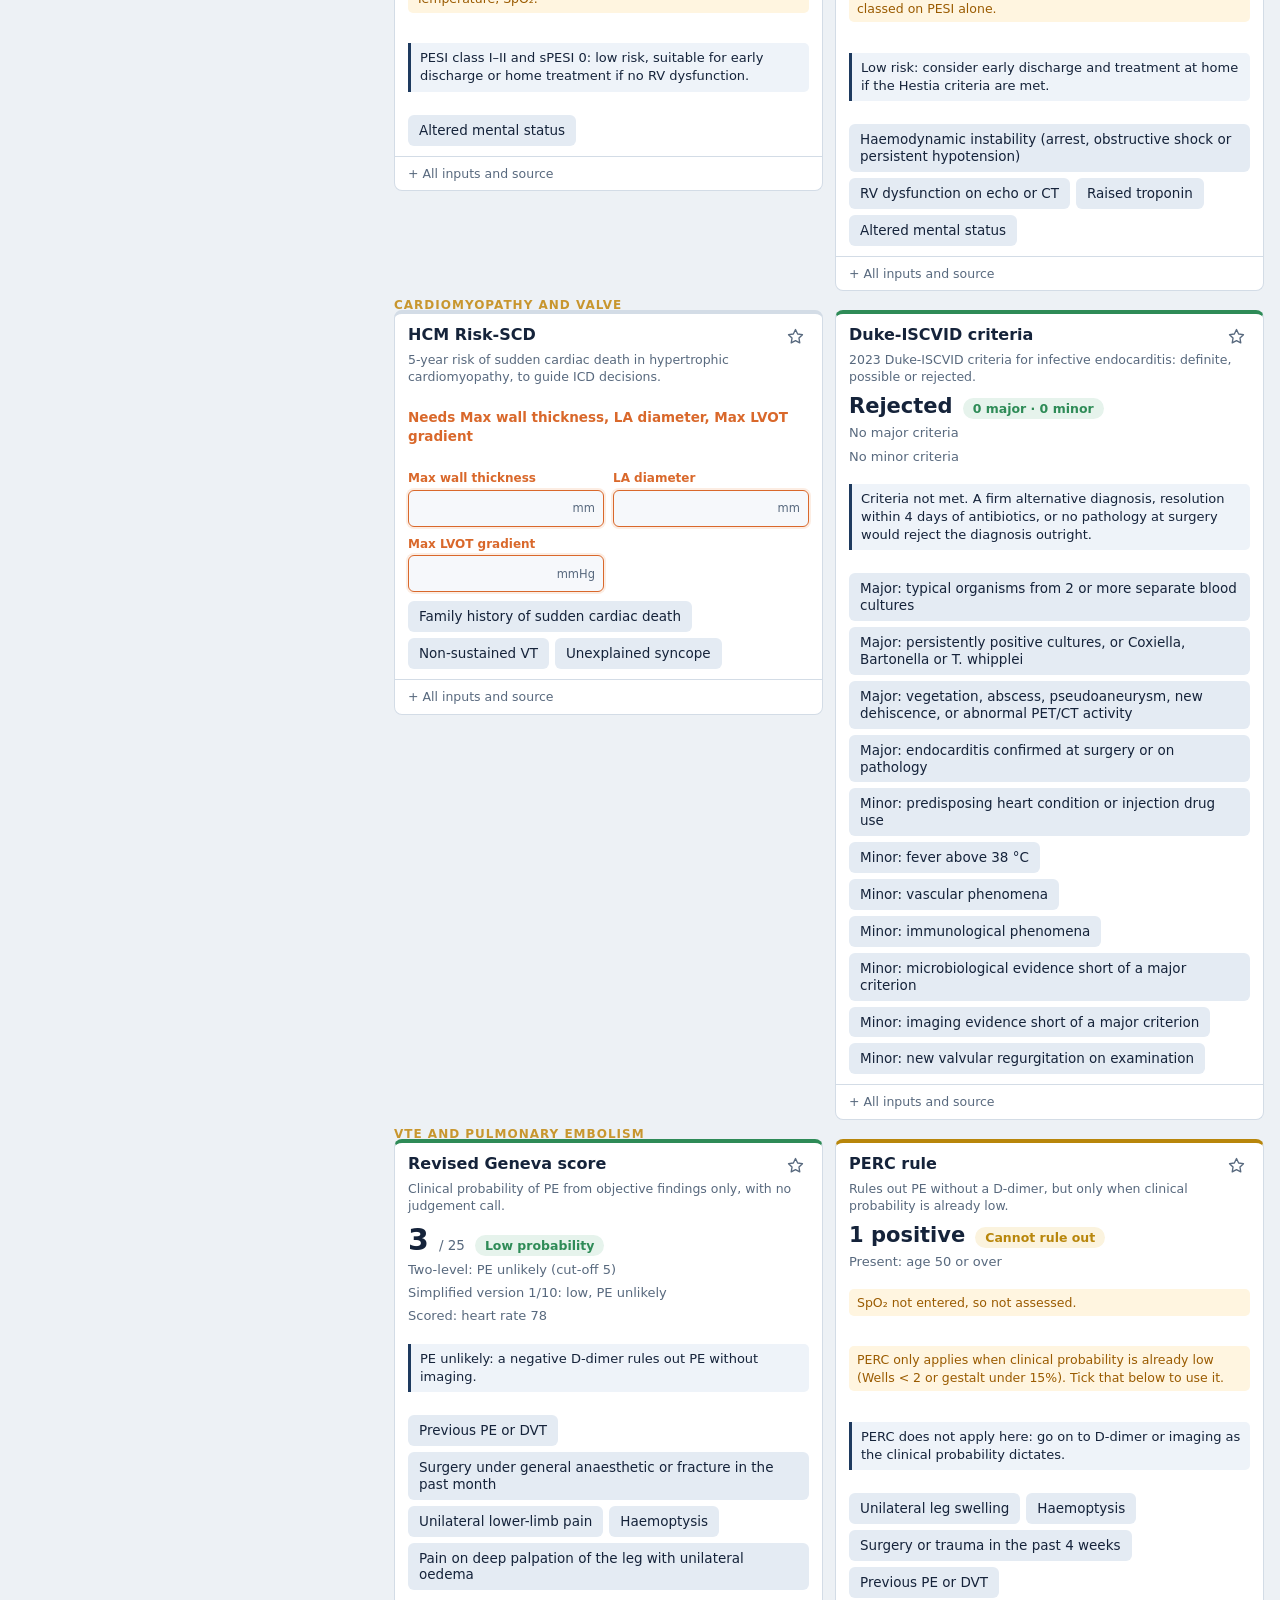
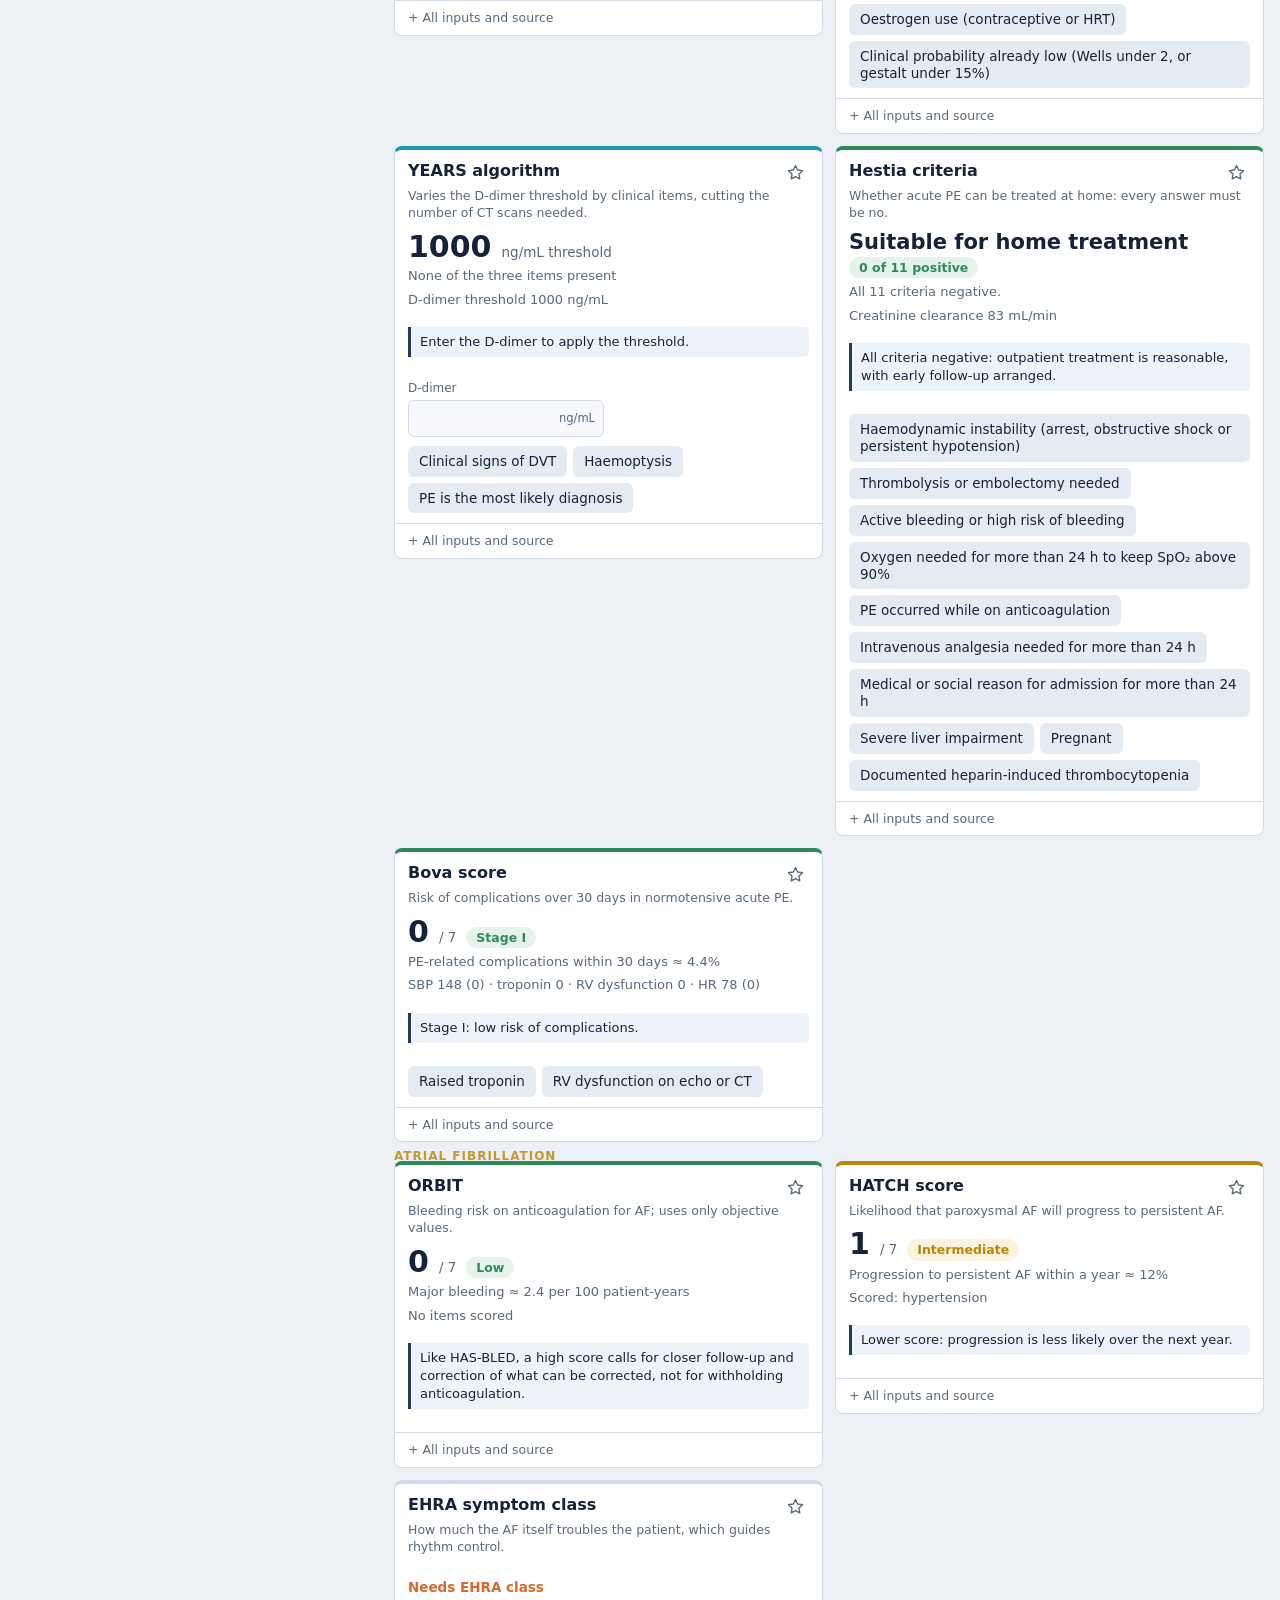
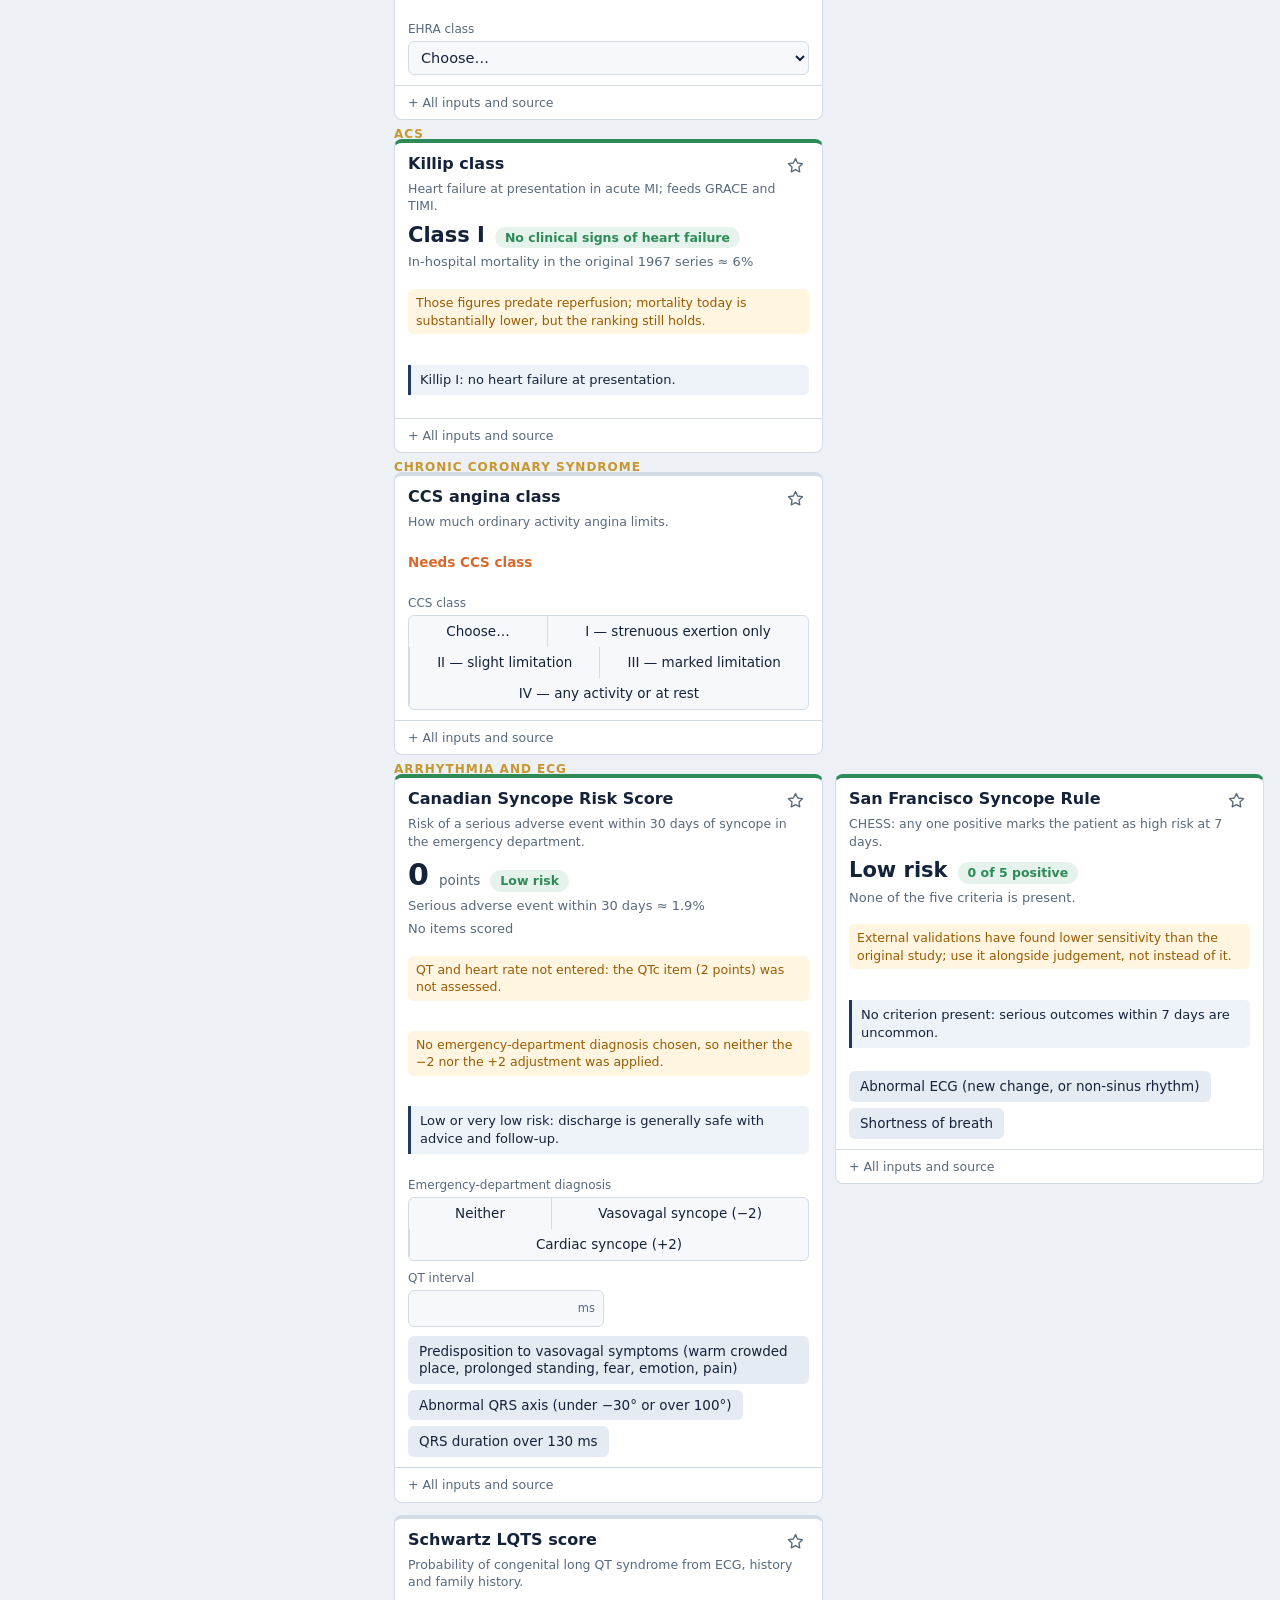
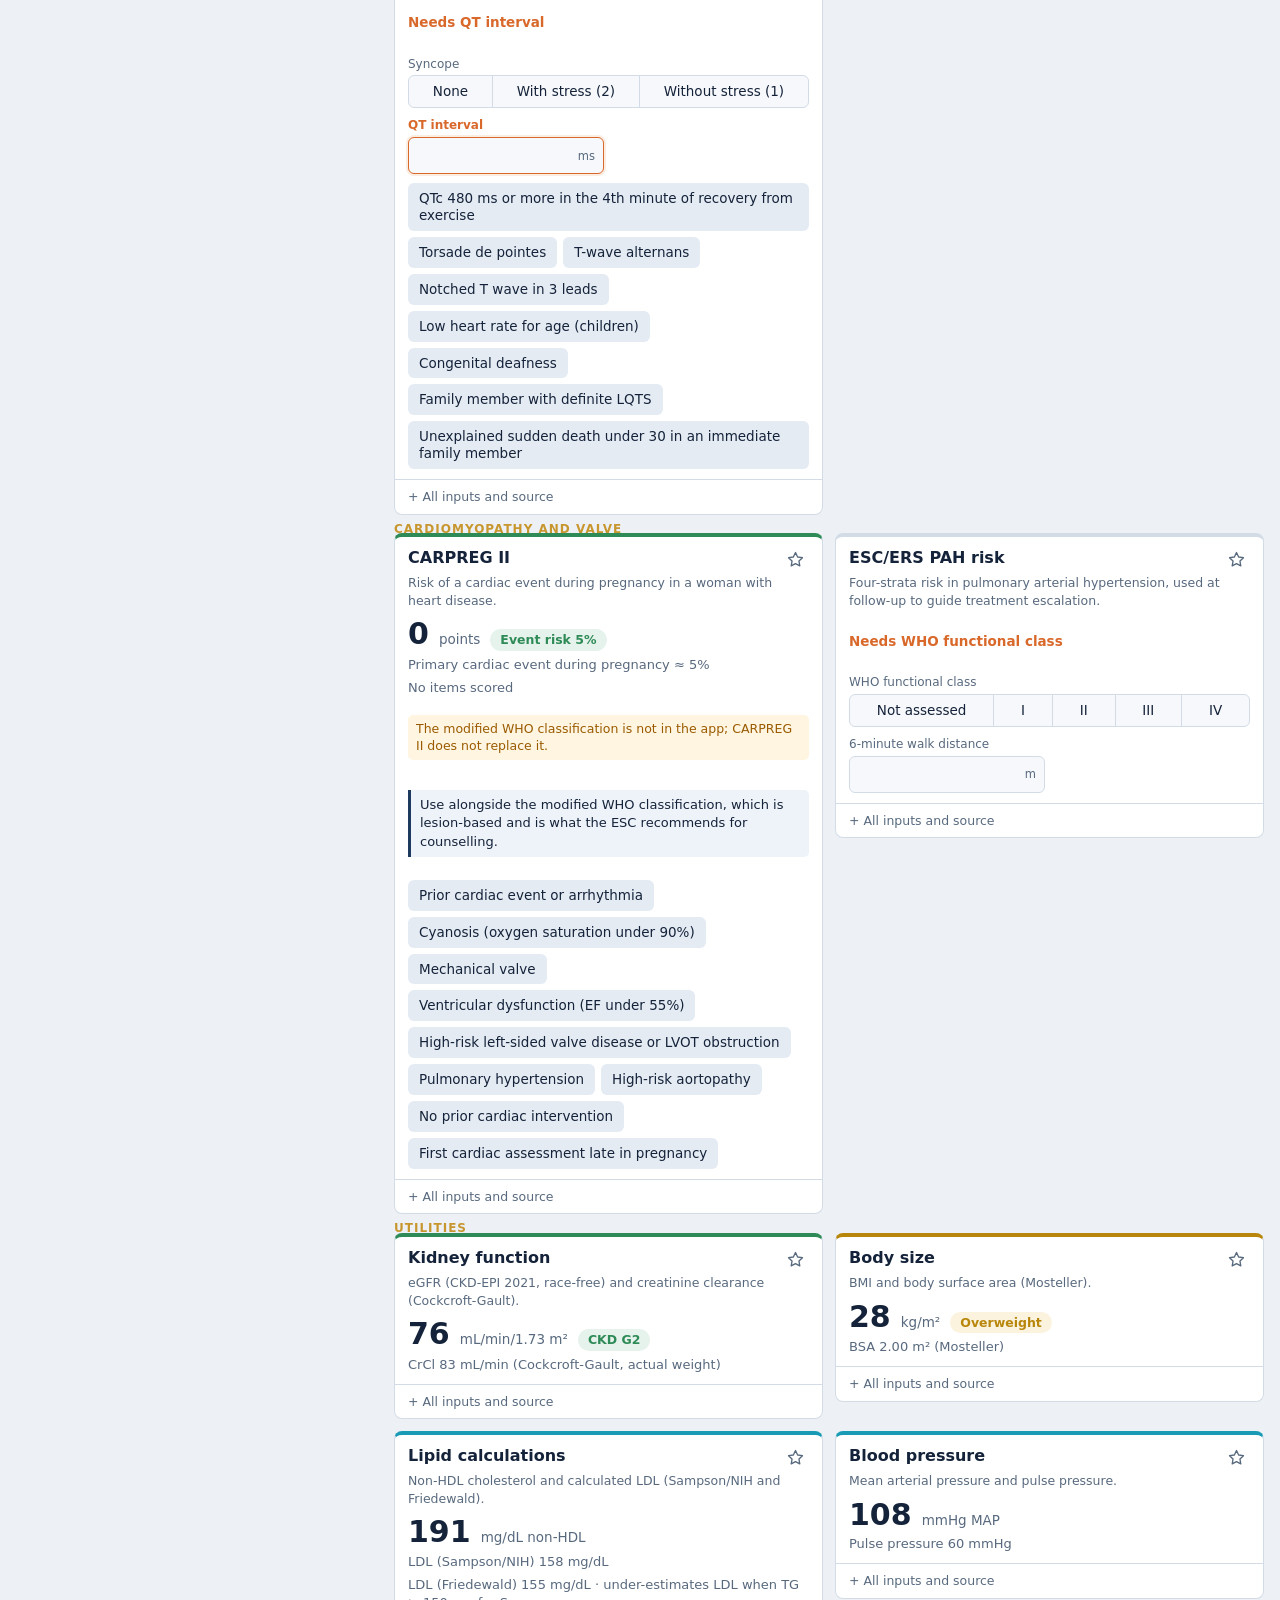
==== commit 87dda11e: "Phase 4: prevention equations, DAPT and SYNTAX II Adds the last batch of scores, taking the app to 5" ====
--- a/index.html
+++ b/index.html
@@ -662,9 +662,108 @@
     return { score: items.length, items: items, rate: items.length === 0 ? 1.0 : 10.9 };
   }
 
+  /* Pooled Cohort Equations (Goff, Circulation 2014). Four race-sex models.
+     Verified against the pycvdrisk library on 600 random patients: max difference
+     0.00035 percentage points, so this reproduces the published coefficients. */
+  function pce(o) {
+    var lnA = Math.log(o.age), lnTC = Math.log(o.tc), lnH = Math.log(o.hdl), lnS = Math.log(o.sbp);
+    var t = o.bptx ? 1 : 0, sm = o.smoker ? 1 : 0, dm = o.dm ? 1 : 0, black = o.race === 'black', x;
+    if (o.sex === 'female') {
+      if (black) {
+        x = 17.114 * lnA + 0.940 * lnTC - 18.920 * lnH + 4.475 * lnA * lnH
+          + (t ? 29.291 * lnS - 6.432 * lnA * lnS : 27.820 * lnS - 6.087 * lnA * lnS)
+          + 0.691 * sm + 0.874 * dm;
+        return 100 * (1 - Math.pow(0.9533, Math.exp(x - 86.61)));
+      }
+      x = -29.799 * lnA + 4.884 * lnA * lnA + 13.540 * lnTC - 3.114 * lnA * lnTC
+        - 13.578 * lnH + 3.149 * lnA * lnH + (t ? 2.019 * lnS : 1.957 * lnS)
+        + 7.574 * sm - 1.665 * lnA * sm + 0.661 * dm;
+      return 100 * (1 - Math.pow(0.9665, Math.exp(x + 29.18)));
+    }
+    if (black) {
+      x = 2.469 * lnA + 0.302 * lnTC - 0.307 * lnH + (t ? 1.916 * lnS : 1.809 * lnS)
+        + 0.549 * sm + 0.645 * dm;
+      return 100 * (1 - Math.pow(0.8954, Math.exp(x - 19.54)));
+    }
+    x = 12.344 * lnA + 11.853 * lnTC - 2.664 * lnA * lnTC - 7.990 * lnH + 1.769 * lnA * lnH
+      + (t ? 1.797 * lnS : 1.764 * lnS) + 7.837 * sm - 1.795 * lnA * sm + 0.658 * dm;
+    return 100 * (1 - Math.pow(0.9144, Math.exp(x - 61.18)));
+  }
+
+  /* MESA 10-year CHD risk with coronary artery calcium (McClelland, JACC 2015).
+     Coefficients read from the R CVrisk package data, then checked against the
+     official NHLBI calculator on both sexes and all four race groups. */
+  function mesa(o) {
+    var r = o.race;
+    var s = 0.0172 * o.age + 0.4079 * (o.sex === 'male' ? 1 : 0)
+      + (r === 'chinese' ? -0.3475 : 0) + (r === 'aa' ? 0.0353 : 0) + (r === 'hispanic' ? -0.0222 : 0)
+      + 0.3892 * (o.dm ? 1 : 0) + 0.3717 * (o.smoker ? 1 : 0)
+      + 0.0043 * o.tc - 0.0114 * o.hdl + 0.1206 * (o.lipidMed ? 1 : 0)
+      + 0.0066 * o.sbp + 0.2278 * (o.bptx ? 1 : 0) + 0.3239 * (o.famhx ? 1 : 0)
+      + 0.2743 * Math.log1p(o.cac);
+    return 100 * (1 - Math.pow(0.99833, Math.exp(s)));
+  }
+
+  /* SYNTAX Score II (Farooq, Lancet 2013): 4-year mortality after PCI and after CABG,
+     and which of the two the model favours. Coefficients, baseline hazard, nomogram
+     constants and the 9×9 covariance matrix are copied verbatim from the official
+     calculator's own syntaxscore2.js at syntaxscore.org, not from memory. The
+     treatment recommendation uses the same rule as the official overview page:
+     the model favours one strategy only when the one-sided p for the difference
+     in linear predictors is below 0.05. */
+  var SS2_PCI = [5.9363531, 0.0239369855, 0.025503045, -0.0203536122, -0.05782588,
+    -0.20157158, -0.53147248, 0.30235489, 1.026933835663];
+  var SS2_CABG = [5.9363531, -0.0034652185, 0.063047153, -0.0092669412, -0.017106187,
+    0.38612534, 0.52174742, 1.0428342, 1.0268928];
+  var SS2_T = [
+    [4.7974789, -0.0022691742, -0.041283075, -0.014209803, -0.015760779, 0.016421691, -0.13220816, -0.02974729, -0.072484832],
+    [-0.0022691742, 0.00017558373, -0.000039818421, -0.0000038640218, 0.000010274595, -0.00045952233, -0.00042217922, -0.00018668306, -0.00023176363],
+    [-0.041283075, -0.000039818421, 0.00050586537, 0.00013189496, -0.000042132029, -0.0004911125, 0.00035032298, -0.000040442897, 0.00018785665],
+    [-0.014209803, -0.0000038640218, 0.00013189496, 0.00011255699, -0.000043774476, -0.000096217752, -0.00065604327, 0.000069536561, 0.00043958607],
+    [-0.015760779, 0.000010274595, -0.000042132029, -0.000043774476, 0.00044180161, -0.00023193162, 0.0010977041, 0.00014896064, 0.00020527758],
+    [0.016421691, -0.00045952233, -0.0004911125, -0.000096217752, -0.00023193162, 0.099396936, 0.007423703, 0.005771633, -0.0039146463],
+    [-0.13220816, -0.00042217922, 0.00035032298, -0.00065604327, 0.0010977041, 0.007423703, 0.14623999, -0.0021780574, -0.0018524115],
+    [-0.02974729, -0.00018668306, -0.000040442897, 0.000069536561, 0.00014896064, 0.005771633, -0.0021780574, 0.17207925, -0.018464301],
+    [-0.072484832, -0.00023176363, 0.00018785665, 0.00043958607, 0.00020527758, -0.0039146463, -0.0018524115, -0.018464301, 0.13182483]];
+  var SS2_HAZ = 0.075349171, SS2_CENTRE = 3.4210909, SS2_INT = -2.5885388, SS2_SLOPE = 0.084062871;
+
+  /* Chebyshev erfc (Numerical Recipes), accurate to ~1e-15 fractionally, so the
+     small p-values in the tail stay usable rather than rounding to zero. */
+  var ERFC_C = [-1.3026537197817094, 6.4196979235649026e-1, 1.9476473204185836e-2,
+    -9.561514786808631e-3, -9.46595344482036e-4, 3.66839497852761e-4, 4.2523324806907e-5,
+    -2.0278578112534e-5, -1.624290004647e-6, 1.30365583558e-6, 1.5626441722e-8,
+    -8.5238095915e-8, 6.529054439e-9, 5.059343495e-9, -9.91364156e-10, -2.27365122e-10,
+    9.6467911e-11, 2.394038e-12, -6.886027e-12, 8.94487e-13, 3.13092e-13, -1.12708e-13,
+    3.81e-16, 7.106e-15];
+  function erfc(x) {
+    var z = Math.abs(x), t = 2 / (2 + z), ty = 4 * t - 2, d = 0, dd = 0, tmp, j;
+    for (j = ERFC_C.length - 1; j > 0; j--) { tmp = d; d = ty * d - dd + ERFC_C[j]; dd = tmp; }
+    var ans = t * Math.exp(-z * z + 0.5 * (ERFC_C[0] + ty * d) - dd);
+    return x >= 0 ? ans : 2 - ans;
+  }
+  function normCdf(x) { return 0.5 * erfc(-x / Math.SQRT2); }
+
+  function syntax2(o) {
+    var z = [1, o.ss1, Math.round(o.age), Math.min(o.crcl, 90), Math.min(o.lvef, 50),
+      o.lms ? 1 : 0, o.male ? 1 : 0, o.copd ? 1 : 0, o.pvd ? 1 : 0];
+    var lpP = 0, lpC = 0, q = 0, i, j;
+    for (i = 0; i < 9; i++) { lpP += SS2_PCI[i] * z[i]; if (i) lpC += SS2_CABG[i] * z[i]; }
+    for (i = 0; i < 9; i++) for (j = 0; j < 9; j++) q += z[i] * SS2_T[i][j] * z[j];
+    var se = Math.sqrt(q), p = normCdf(-Math.abs(lpP - lpC) / se);
+    var mPCI = 100 * (1 - Math.exp(-SS2_HAZ * Math.exp(lpP - SS2_CENTRE)));
+    var mCABG = 100 * (1 - Math.exp(-SS2_HAZ * Math.exp(lpC - SS2_CENTRE)));
+    return {
+      ss2PCI: (lpP - SS2_CENTRE - SS2_INT) / SS2_SLOPE,
+      ss2CABG: (lpC - SS2_CENTRE - SS2_INT) / SS2_SLOPE,
+      mPCI: mPCI, mCABG: mCABG, p: p,
+      rec: (p < 0.05 && mCABG > mPCI) ? 'PCI' : (p < 0.05 && mPCI > mCABG) ? 'CABG' : 'CABG or PCI'
+    };
+  }
+
   return { crcl: crcl, bsa: bsa, friedewald: friedewald, sampson: sampson, map: map, doac: doac, smart2: smart2,
+    syntax2: syntax2, normCdf: normCdf,
     crusade: crusade, tn01: tn01, TN: TN, precise: precise, euroscore: euroscore, mehran: mehran,
-    maggic: maggic, wellsPE: wellsPE, wellsDVT: wellsDVT, pesi: pesi, spesi: spesi };
+    maggic: maggic, wellsPE: wellsPE, wellsDVT: wellsDVT, pesi: pesi, spesi: spesi, pce: pce, mesa: mesa };
 })();
 
 
@@ -684,6 +783,7 @@
   var F = {
     age: N('Age', 'yrs', { g: 'demo', min: 18, max: 110, step: 1 }),
     sex: C('Sex', [['male', 'Male'], ['female', 'Female']], { g: 'demo' }),
+    ethn: C('Ethnicity', [['white', 'White or other'], ['aa', 'Black / African American'], ['chinese', 'Chinese'], ['hispanic', 'Hispanic American']], { g: 'demo', def: 'white' }),
     wt: N('Weight', 'kg', { g: 'demo', min: 25, max: 300 }),
     ht: N('Height', 'cm', { g: 'demo', min: 120, max: 230, step: 1 }),
 
@@ -760,6 +860,15 @@
     enz: B('Raised troponin', { g: 'acs' }),
 
     /* score-specific (shown on the score card, not in the profile) */
+    cac: N('Coronary calcium score', 'Agatston', { local: 1, min: 0, max: 6000, step: 1 }),
+    syntax1: N('Anatomical SYNTAX score', 'points', { local: 1, min: 0, max: 120 }),
+    lmDisease: B('Left main involved', { local: 1 }),
+    daptMI: B('MI at the index presentation', { local: 1 }),
+    daptPrior: B('Prior PCI or prior MI (before the index procedure)', { local: 1 }),
+    daptPaclitaxel: B('Paclitaxel-eluting stent', { local: 1 }),
+    daptSmall: B('Stent diameter < 3 mm', { local: 1 }),
+    daptSVG: B('Stent in a saphenous vein graft', { local: 1 }),
+    daptHF: B('Heart failure or LVEF < 30%', { local: 1, auto: function (s) { return !!(s.hf || (s.ef != null && s.ef < 30)); } }),
     ascvdYrs: N('Years since first ASCVD event', 'yrs', { local: 1, min: 0, max: 80 }),
     s2region: C('SMART2 calibration', [['veryhigh', 'Very high (Egypt)'], ['high', 'High'], ['moderate', 'Moderate'], ['low', 'Low']], { local: 1, def: 'veryhigh' }),
     smAT: C('Antithrombotic', [['none', 'None'], ['aspirin', 'Single antiplatelet'], ['dapt', 'DAPT'], ['aspdoac', 'Aspirin + low-dose rivaroxaban']], { local: 1, autoDef: function (s) { return s.antiplatelet || s.anticoag ? 'aspirin' : 'none'; } }),
@@ -859,6 +968,51 @@
     euUrg: C('Urgency', [['elective', 'Elective'], ['urgent', 'Urgent'], ['emergency', 'Emergency'], ['salvage', 'Salvage']], { local: 1, def: 'elective' }),
     euWt: C('Weight of procedure', [['cabg', 'Isolated CABG'], ['single', 'Single non-CABG'], ['two', '2 procedures'], ['three', '3 or more']], { local: 1, def: 'cabg' }),
     qt: N('QT interval', 'ms', { local: 1, min: 200, max: 800, step: 1 }),
+    csrsVasoPredisp: B('Predisposition to vasovagal symptoms (warm crowded place, prolonged standing, fear, emotion, pain)', { local: 1 }),
+    csrsAxis: B('Abnormal QRS axis (under −30° or over 100°)', { local: 1 }),
+    csrsQRS: B('QRS duration over 130 ms', { local: 1 }),
+    csrsDx: C('Emergency-department diagnosis', [['', 'Neither'], ['vaso', 'Vasovagal syncope (−2)'], ['cardiac', 'Cardiac syncope (+2)']], { local: 1, def: '' }),
+    sfEcgAbn: B('Abnormal ECG (new change, or non-sinus rhythm)', { local: 1 }),
+    sfDyspnoea: B('Shortness of breath', { local: 1 }),
+    schwRecovery: B('QTc 480 ms or more in the 4th minute of recovery from exercise', { local: 1 }),
+    schwTdP: B('Torsade de pointes', { local: 1 }),
+    schwAlternans: B('T-wave alternans', { local: 1 }),
+    schwNotched: B('Notched T wave in 3 leads', { local: 1 }),
+    schwBradycardia: B('Low heart rate for age (children)', { local: 1 }),
+    schwSyncope: C('Syncope', [['', 'None'], ['stress', 'With stress (2)'], ['nostress', 'Without stress (1)']], { local: 1, def: '' }),
+    schwDeaf: B('Congenital deafness', { local: 1 }),
+    schwFamLQTS: B('Family member with definite LQTS', { local: 1 }),
+    schwFamSCD: B('Unexplained sudden death under 30 in an immediate family member', { local: 1 }),
+    cpPriorEvent: B('Prior cardiac event or arrhythmia', { local: 1 }),
+    cpCyanosis: B('Cyanosis (oxygen saturation under 90%)', { local: 1, auto: function (s) { return s.spo2 != null && s.spo2 < 90; } }),
+    cpMechValve: B('Mechanical valve', { local: 1 }),
+    cpVentDysf: B('Ventricular dysfunction (EF under 55%)', { local: 1, auto: function (s) { return s.ef != null && s.ef < 55; } }),
+    cpValveLVOT: B('High-risk left-sided valve disease or LVOT obstruction', { local: 1 }),
+    cpPAH: B('Pulmonary hypertension', { local: 1, auto: function (s) { return s.pasp != null && s.pasp > 50; } }),
+    cpAortopathy: B('High-risk aortopathy', { local: 1 }),
+    cpNoIntervention: B('No prior cardiac intervention', { local: 1 }),
+    cpLateAssess: B('First cardiac assessment late in pregnancy', { local: 1 }),
+    pahFC: C('WHO functional class', [['', 'Not assessed'], ['1', 'I'], ['2', 'II'], ['3', 'III'], ['4', 'IV']], { local: 1, def: '' }),
+    pah6mwd: N('6-minute walk distance', 'm', { local: 1, min: 0, max: 900, step: 1 }),
+    genSurg: B('Surgery under general anaesthetic or fracture in the past month', { local: 1 }),
+    genLimbPain: B('Unilateral lower-limb pain', { local: 1 }),
+    genPalpOedema: B('Pain on deep palpation of the leg with unilateral oedema', { local: 1 }),
+    percLegSwell: B('Unilateral leg swelling', { local: 1, auto: function (s) { return !!s.dvtLegSwollen; } }),
+    percSurg: B('Surgery or trauma in the past 4 weeks', { local: 1, auto: function (s) { return !!s.genSurg; } }),
+    percHormone: B('Oestrogen use (contraceptive or HRT)', { local: 1 }),
+    percLowProb: B('Clinical probability already low (Wells under 2, or gestalt under 15%)', { local: 1 }),
+    ddimer: N('D-dimer', 'ng/mL', { local: 1, min: 10, max: 50000, step: 10 }),
+    hesThromb: B('Thrombolysis or embolectomy needed', { local: 1 }),
+    hesBleed: B('Active bleeding or high risk of bleeding', { local: 1 }),
+    hesOxygen: B('Oxygen needed for more than 24 h to keep SpO₂ above 90%', { local: 1 }),
+    hesOnAC: B('PE occurred while on anticoagulation', { local: 1 }),
+    hesPain: B('Intravenous analgesia needed for more than 24 h', { local: 1 }),
+    hesOther: B('Medical or social reason for admission for more than 24 h', { local: 1 }),
+    hesLiver: B('Severe liver impairment', { local: 1 }),
+    hesPregnant: B('Pregnant', { local: 1 }),
+    hesHIT: B('Documented heparin-induced thrombocytopenia', { local: 1 }),
+    ehraClass: C('EHRA class', [['', 'Choose…'], ['1', '1 — no symptoms'], ['2a', '2a — mild, daily activity unaffected'], ['2b', '2b — moderate, troubled by symptoms'], ['3', '3 — severe, daily activity affected'], ['4', '4 — disabling, daily activity stopped']], { local: 1, def: '' }),
+    ccsClass: C('CCS class', [['', 'Choose…'], ['1', 'I — strenuous exertion only'], ['2', 'II — slight limitation'], ['3', 'III — marked limitation'], ['4', 'IV — any activity or at rest']], { local: 1, def: '' }),
     hf18: B('Heart failure first diagnosed 18 months ago or more', { local: 1 }),
     peDvtSigns: B('Clinical signs of DVT', { local: 1 }),
     peLikely: B('PE is the most likely diagnosis', { local: 1 }),
@@ -929,6 +1083,7 @@
     d.paspEst = p.pasp == null && p.trv != null;
     d.pasp = p.pasp != null ? p.pasp : (p.trv != null ? 4 * p.trv * p.trv + 5 : null);
     d.trv = p.trv != null ? p.trv : (p.pasp != null && p.pasp > 5 ? Math.sqrt((p.pasp - 5) / 4) : null);
+    d.qtcB = (p.qt != null && p.hr > 0) ? p.qt / Math.sqrt(60 / p.hr) : null;
     d.hctEst = p.hct == null && p.hb != null;
     d.hct = p.hct != null ? p.hct : (p.hb != null ? p.hb * 3 : null);
     return d;
@@ -1047,7 +1202,62 @@
         summary: 'Framingham ' + f1(v) + '% 10-yr CVD' });
     },
     source: 'D’Agostino et al., Circulation 2008.',
-    status: 'ported'
+    status: 'verified', verifiedBy: 'the pycvdrisk library on 500 random patients (largest difference 0.00011 percentage points)', checked: '2026-11-24'
+  });
+
+  add({
+    id: 'pce', name: 'Pooled Cohort Equations', domain: 'Prevention', scen: ['prev'],
+    blurb: '10-year ASCVD risk, ages 40–79. The ACC/AHA tool; ESC guidelines use SCORE2.',
+    inputs: ['age', 'sex', 'ethn', 'sbp', 'tc', 'hdl', 'bptx', 'smoker', 'dm'],
+    calc: function (p, d) {
+      if (d.ascvd) return res({ na: 'Primary prevention only. Established ASCVD is already a secondary-prevention indication.' });
+      var m = need(p, ['age', 'sex', 'sbp', 'tc', 'hdl']);
+      if (m.length) return res({ missing: m });
+      if (p.age < 40 || p.age > 79) return res({ na: 'Validated for ages 40–79.' });
+      var v = UT.pce({ age: p.age, sex: p.sex, race: p.ethn === 'aa' ? 'black' : 'white', tc: p.tc, hdl: p.hdl,
+        sbp: p.sbp, bptx: p.bptx, smoker: p.smoker, dm: p.dm });
+      var c = v < 5 ? 0 : v < 7.5 ? 1 : v < 20 ? 2 : 3;
+      var lab = ['Low', 'Borderline', 'Intermediate', 'High'][c];
+      var act = c === 0 ? 'Lifestyle advice; no statin on risk grounds alone (ACC/AHA 2018).' :
+        c === 1 ? 'Risk discussion. A moderate-intensity statin is reasonable if risk enhancers are present — family history, LDL ≥ 160 mg/dL, metabolic syndrome, CKD, chronic inflammatory disease, high-risk ethnicity, persistently raised triglycerides, or Lp(a).' :
+          c === 2 ? 'Moderate-intensity statin, aiming for a 30–49% LDL reduction. A calcium score can reclassify when the decision is uncertain: CAC 0 may justify deferring, CAC ≥ 100 or ≥ 75th centile favours treating (ACC/AHA 2018).' :
+            'High-intensity statin, aiming for an LDL reduction of 50% or more (ACC/AHA 2018).';
+      var w = ['Derived from US cohorts, with only two ethnic groups — White/other and African American. It has not been validated in Egyptian or wider Middle Eastern populations, and it overestimates risk in several contemporary cohorts. SCORE2 recalibrated for a very-high-risk region is the better primary tool here; read this one as a cross-check.'];
+      if (p.ethn === 'chinese' || p.ethn === 'hispanic') w.push('No Chinese or Hispanic coefficients exist in this model, so the White/other equation was used.');
+      return res({ value: v, unit: '%', cat: c, catLabel: lab, warn: w, action: act,
+        lines: ['ACC/AHA 2018 bands: < 5% low, 5–7.4% borderline, 7.5–19.9% intermediate, ≥ 20% high.'],
+        summary: 'PCE ' + f1(v) + '% 10-yr ASCVD (' + lab.toLowerCase() + ')' });
+    },
+    source: 'Goff et al., Circulation 2014 (2013 ACC/AHA Pooled Cohort Equations); treatment bands from the 2018 AHA/ACC cholesterol guideline.',
+    status: 'verified', verifiedBy: 'the pycvdrisk library on 600 random patients across all four race-sex models (largest difference 0.00035 percentage points)', checked: '2026-11-24'
+  });
+
+  add({
+    id: 'mesa', name: 'MESA with calcium score', domain: 'Prevention', scen: ['prev'],
+    blurb: '10-year coronary heart disease risk including the CT calcium score, ages 45–85.',
+    inputs: ['age', 'sex', 'ethn', 'sbp', 'tc', 'hdl', 'bptx', 'statin', 'smoker', 'dm', 'famhx'],
+    local: ['cac'],
+    calc: function (p, d) {
+      if (d.ascvd) return res({ na: 'Primary prevention only.' });
+      var m = need(p, ['age', 'sex', 'sbp', 'tc', 'hdl', 'cac']);
+      if (m.length) return res({ missing: m });
+      if (p.age < 45 || p.age > 85) return res({ na: 'Validated for ages 45–85.' });
+      var q = { age: p.age, sex: p.sex, race: p.ethn, tc: p.tc, hdl: p.hdl, sbp: p.sbp, bptx: p.bptx,
+        lipidMed: p.statin, smoker: p.smoker, dm: p.dm, famhx: p.famhx, cac: p.cac };
+      var v = UT.mesa(q), noCac = UT.mesa(Object.keys(q).reduce(function (o, k) { o[k] = k === 'cac' ? 0 : q[k]; return o; }, {}));
+      var c = v < 5 ? 0 : v < 7.5 ? 1 : v < 20 ? 2 : 3;
+      var lab = ['Low', 'Borderline', 'Intermediate', 'High'][c];
+      var lines = ['Same risk factors with a calcium score of zero would give ' + f1(noCac) + '%, so the measured calcium moves the estimate by ' + f1(v - noCac) + ' percentage points.'];
+      if (p.cac === 0) lines.push('A calcium score of zero carries a strong negative predictive value, but it does not exclude non-calcified plaque, and it carries less weight in a smoker, in diabetes or under 45.');
+      var w = ['This model predicts hard coronary events (MI and coronary death) only — not stroke — so it is not interchangeable with SCORE2 or the Pooled Cohort Equations.',
+        'MESA counts a family history of myocardial infarction in a parent, sibling or child at any age; the profile field is family history of premature CVD, so check it fits before trusting the result.'];
+      return res({ value: v, unit: '%', cat: c, catLabel: lab, lines: lines, warn: w,
+        action: c >= 2 ? 'Statin treatment indicated on this estimate; a calcium score of 100 or more, or at the 75th centile or above, favours treating regardless of the percentage (ACC/AHA 2018).' :
+          'Risk discussion. Calcium scoring is most useful exactly here, where the decision is otherwise borderline.',
+        summary: 'MESA ' + f1(v) + '% 10-yr CHD at CAC ' + p.cac });
+    },
+    source: 'McClelland et al., JACC 2015. Coefficients taken from the R CVrisk package data, then checked against the official NHLBI calculator. MESA has coefficients for White, Chinese, African American and Hispanic participants only; “White or other” uses the White coefficient, so for an Egyptian patient this is the ethnicity term being applied.',
+    status: 'verified', verifiedBy: 'the official NHLBI MESA calculator (13 patients: ages 45–85, both sexes, all four ethnic groups, calcium scores 0–2000)', checked: '2026-11-24'
   });
 
   /* ===== Atrial fibrillation ===== */
@@ -1351,6 +1561,75 @@
   });
 
   add({
+    id: 'dapt', name: 'DAPT score', domain: 'Intervention and surgery', scen: ['pci', 'acs'],
+    blurb: 'Whether to extend DAPT beyond 12 months after a stent, weighing ischaemia against bleeding.',
+    inputs: ['age', 'smoker', 'dm'],
+    local: ['daptMI', 'daptPrior', 'daptPaclitaxel', 'daptSmall', 'daptHF', 'daptSVG'],
+    calc: function (p, d) {
+      var m = need(p, ['age']);
+      if (m.length) return res({ missing: m });
+      var parts = [], s = 0;
+      var agePts = p.age >= 75 ? -2 : p.age >= 65 ? -1 : 0;
+      s += agePts;
+      parts.push('Age ' + p.age + ': ' + agePts);
+      [['daptMI', 'MI at presentation', 1], ['daptPrior', 'Prior PCI or MI', 1], ['smoker', 'Cigarette smoking', 1],
+       ['dm', 'Diabetes', 1], ['daptPaclitaxel', 'Paclitaxel-eluting stent', 1], ['daptSmall', 'Stent < 3 mm', 1],
+       ['daptHF', 'Heart failure or EF < 30%', 2], ['daptSVG', 'Vein graft stent', 2]
+      ].forEach(function (x) { if (p[x[0]]) { s += x[2]; parts.push(x[1] + ': +' + x[2]); } });
+      var hi = s >= 2;
+      var lines = [parts.join(' · '),
+        'Applies only to patients who have already completed 12 months of DAPT without a major bleed or ischaemic event — that is how the derivation cohort was defined.'];
+      var w = [];
+      if (p.age >= 75) w.push('Age 75 or over subtracts 2 points on its own, so an older patient rarely reaches a score of 2 whatever else is present. That is the model behaving as intended, not a missing risk factor.');
+      if (p.daptPaclitaxel) w.push('Paclitaxel-eluting stents are no longer in routine use; the point is kept for fidelity to the published score.');
+      return res({ value: s, unit: 'points', cat: hi ? 2 : 0, catLabel: hi ? 'Prolonged DAPT favoured' : 'Prolonged DAPT not favoured',
+        lines: lines, warn: w,
+        action: hi ? 'Score 2 or more: continuing thienopyridine beyond 12 months reduced ischaemic events more than it increased bleeding in DAPT. Reasonable to extend, having checked bleeding risk separately with PRECISE-DAPT.'
+          : 'Score under 2: extending DAPT increased bleeding more than it reduced ischaemia. Stop the thienopyridine at 12 months unless something else argues for continuing.',
+        summary: 'DAPT score ' + s + ' (' + (hi ? 'extend' : 'do not extend') + ')' });
+    },
+    source: 'Yeh et al., JAMA 2016, from the DAPT trial. Point table checked item by item against MDCalc.',
+    status: 'verified', verifiedBy: 'the MDCalc DAPT Score page (every item and its point value, and the score ≥ 2 threshold)', checked: '2026-11-24'
+  });
+
+  add({
+    id: 'syntax2', name: 'SYNTAX Score II', domain: 'Intervention and surgery', scen: ['pci'],
+    blurb: '4-year mortality after PCI and after CABG, and which the model favours. Needs the anatomical SYNTAX score.',
+    inputs: ['age', 'sex', 'ef', 'cr', 'wt', 'copd', 'pad'],
+    local: ['syntax1', 'lmDisease'],
+    calc: function (p, d) {
+      var m = need(p, ['syntax1', 'age', 'sex', 'ef']);
+      if (d.crcl == null) ['cr', 'wt'].forEach(function (k) { if (p[k] == null) m.push(k); });
+      if (m.length) return res({ missing: m });
+      if (p.age < 18 || p.age > 100) return res({ na: 'Age must be 18–100.' });
+      if (p.ef < 10) return res({ na: 'LVEF below 10% is outside the model.' });
+      var r = UT.syntax2({ ss1: p.syntax1, age: p.age, crcl: d.crcl, lvef: p.ef,
+        lms: p.lmDisease, male: p.sex === 'male', copd: p.copd, pvd: p.pad });
+      var worst = Math.max(r.mPCI, r.mCABG);
+      var c = worst < 5 ? 0 : worst < 10 ? 1 : worst < 20 ? 2 : 3;
+      var lines = [
+        'PCI: SYNTAX II ' + f1(r.ss2PCI) + ', 4-year mortality ' + f1(r.mPCI) + '%',
+        'CABG: SYNTAX II ' + f1(r.ss2CABG) + ', 4-year mortality ' + f1(r.mCABG) + '%',
+        'Difference between the two: p = ' + (r.p < 0.001 ? '< 0.001' : r.p.toFixed(3)) +
+          (r.p < 0.05 ? ', so the model separates them.' : ', so the model does not separate them and either is acceptable on mortality grounds.'),
+        'CrCl ' + f0(d.crcl) + ' mL/min (Cockcroft-Gault)' + (d.crcl > 90 ? ', entered as 90 — the model caps it there.' : '') +
+          (p.ef > 50 ? ' · LVEF entered as 50%, the model’s ceiling.' : '')
+      ];
+      var w = ['Mortality only. It says nothing about repeat revascularisation, stroke or angina relief, and those often decide the real conversation.',
+        'Derived from the SYNTAX trial, so left main or three-vessel disease, and the surgical and PCI results of that era. It does not replace the Heart Team.'];
+      if (p.pad) w.push('Peripheral artery disease in the profile is being used for the model’s PVD term.');
+      return res({ value: r.rec, text: 1, cat: c, catLabel: 'PCI ' + f1(r.mPCI) + '% · CABG ' + f1(r.mCABG) + '%',
+        lines: lines, warn: w,
+        action: r.rec === 'CABG' ? 'The model favours CABG on 4-year mortality. Refer to the Heart Team with these numbers.'
+          : r.rec === 'PCI' ? 'The model favours PCI on 4-year mortality.'
+            : 'Equipoise on mortality: the choice turns on anatomy, completeness of revascularisation, comorbidity and what the patient wants.',
+        summary: 'SYNTAX II: PCI ' + f1(r.mPCI) + '% vs CABG ' + f1(r.mCABG) + '% 4-yr mortality (' + r.rec + ')' });
+    },
+    source: 'Farooq et al., Lancet 2013. Coefficients, baseline hazard, nomogram constants and covariance matrix taken from the official calculator’s own code at syntaxscore.org. The anatomical SYNTAX score itself is entered by hand — scoring the angiogram lesion by lesion is not part of this app.',
+    status: 'verified', verifiedBy: 'the official syntaxscore.org model run on 12 patients: both SYNTAX II scores, both 4-year mortalities and the p-value all reproduced, and the same treatment recommendation rule', checked: '2026-11-24'
+  });
+
+  add({
     id: 'archbr', name: 'ARC-HBR', domain: 'Intervention and surgery', scen: ['pci'],
     blurb: 'High bleeding risk at PCI: 1 major or 2 minor criteria. Lab and age criteria come from the profile.',
     inputs: ['age', 'sex', 'cr', 'hb', 'plt', 'anticoag', 'nsaid'],
@@ -1519,10 +1798,10 @@
     id: 'qtc', name: 'QTc', domain: 'Arrhythmia and ECG', scen: ['prev', 'af', 'acs', 'hf'],
     blurb: 'Corrected QT by Bazett, Fridericia, Framingham and Hodges.',
     inputs: ['hr', 'sex'], local: ['qt'],
-    calc: function (p) {
+    calc: function (p, d) {
       var m = need(p, ['qt', 'hr']);
       if (m.length) return res({ missing: m });
-      var rr = 60 / p.hr, b = p.qt / Math.sqrt(rr), fr = p.qt / Math.pow(rr, 1 / 3), fm = p.qt + 154 * (1 - rr), ho = p.qt + 1.75 * (p.hr - 60);
+      var rr = 60 / p.hr, b = d.qtcB, fr = p.qt / Math.pow(rr, 1 / 3), fm = p.qt + 154 * (1 - rr), ho = p.qt + 1.75 * (p.hr - 60);
       var lim = p.sex === 'female' ? 460 : 450, c = b > 500 ? 3 : b > lim ? 2 : b < 340 ? 1 : 0;
       var L = ['Fridericia ' + f0(fr) + ' · Framingham ' + f0(fm) + ' · Hodges ' + f0(ho) + ' ms', 'QT ' + f0(p.qt) + ' ms at ' + f0(p.hr) + ' bpm (RR ' + rr.toFixed(2) + ' s)'];
       if (Math.abs(b - fr) > 20) L.push('At this heart rate Bazett and Fridericia differ by ' + f0(Math.abs(b - fr)) + ' ms; away from 60 bpm Fridericia is the more reliable of the two.');
@@ -1694,6 +1973,349 @@
     status: 'new'
   });
 
+  add({
+    id: 'geneva', name: 'Revised Geneva score', domain: 'VTE and pulmonary embolism', scen: ['pe'],
+    blurb: 'Clinical probability of PE from objective findings only, with no judgement call.',
+    inputs: ['age', 'hr', 'cancer'], local: ['priorVTE', 'genSurg', 'genLimbPain', 'haemoptysis', 'genPalpOedema'],
+    calc: function (p) {
+      var m = need(p, ['age', 'hr']);
+      if (m.length) return res({ missing: m });
+      var hrPts = p.hr >= 95 ? 5 : p.hr >= 75 ? 3 : 0, hrSimp = p.hr >= 95 ? 2 : p.hr >= 75 ? 1 : 0;
+      var it = [[p.age > 65, 1, 1, 'age over 65'], [p.priorVTE, 3, 1, 'previous PE or DVT'], [p.genSurg, 2, 1, 'surgery or fracture in the past month'],
+        [p.cancer, 2, 1, 'active malignancy'], [p.genLimbPain, 3, 1, 'unilateral lower-limb pain'], [p.haemoptysis, 2, 1, 'haemoptysis'],
+        [p.genPalpOedema, 4, 1, 'pain on deep palpation with unilateral oedema']];
+      var s = hrPts, sp = hrSimp, has = [];
+      it.forEach(function (x) { if (x[0]) { s += x[1]; sp += x[2]; has.push(x[3]); } });
+      if (hrPts) has.push('heart rate ' + f0(p.hr));
+      var three = s <= 3 ? 'Low' : s <= 10 ? 'Intermediate' : 'High', c = s <= 3 ? 0 : s <= 10 ? 1 : 3;
+      return res({ value: s, unit: '/ 25', cat: c, catLabel: three + ' probability',
+        lines: ['Two-level: ' + (s <= 5 ? 'PE unlikely' : 'PE likely') + ' (cut-off 5)',
+          'Simplified version ' + sp + '/10: ' + (sp <= 1 ? 'low' : sp <= 4 ? 'intermediate' : 'high') + ', ' + (sp <= 2 ? 'PE unlikely' : 'PE likely'),
+          has.length ? 'Scored: ' + has.join(', ') : 'No items scored'],
+        action: s <= 5 ? 'PE unlikely: a negative D-dimer rules out PE without imaging.' : 'PE likely: CT pulmonary angiography.',
+        summary: 'Revised Geneva ' + s + ' (' + three.toLowerCase() + ' probability)' });
+    },
+    source: 'Le Gal et al., Ann Intern Med 2006; simplified version Klok et al., Arch Intern Med 2008; 2019 ESC pulmonary embolism guidelines.',
+    status: 'new'
+  });
+
+  add({
+    id: 'perc', name: 'PERC rule', domain: 'VTE and pulmonary embolism', scen: ['pe'],
+    blurb: 'Rules out PE without a D-dimer, but only when clinical probability is already low.',
+    inputs: ['age', 'hr', 'spo2'], local: ['percLegSwell', 'haemoptysis', 'percSurg', 'priorVTE', 'percHormone', 'percLowProb'],
+    calc: function (p) {
+      var m = need(p, ['age', 'hr']);
+      if (m.length) return res({ missing: m });
+      var it = [[p.age >= 50, 'age 50 or over'], [p.hr >= 100, 'heart rate 100 or more'], [p.spo2 != null && p.spo2 < 95, 'SpO₂ below 95%'],
+        [p.percLegSwell, 'unilateral leg swelling'], [p.haemoptysis, 'haemoptysis'], [p.percSurg, 'surgery or trauma in the past 4 weeks'],
+        [p.priorVTE, 'previous PE or DVT'], [p.percHormone, 'oestrogen use']];
+      var pos = it.filter(function (x) { return x[0]; }).map(function (x) { return x[1]; });
+      var clear = pos.length === 0;
+      var w = p.spo2 == null ? ['SpO₂ not entered, so not assessed.'] : [];
+      if (!p.percLowProb) w.push('PERC only applies when clinical probability is already low (Wells < 2 or gestalt under 15%). Tick that below to use it.');
+      return res({ value: clear ? 'All 8 negative' : pos.length + ' positive', text: true, cat: clear && p.percLowProb ? 0 : 1,
+        catLabel: clear ? (p.percLowProb ? 'PE ruled out' : 'Needs low probability') : 'Cannot rule out',
+        lines: [clear ? 'None of the 8 criteria is present.' : 'Present: ' + pos.join(', ')], warn: w,
+        action: clear && p.percLowProb ? 'All 8 negative with low clinical probability: PE is excluded, no D-dimer needed (under 2% risk).' : 'PERC does not apply here: go on to D-dimer or imaging as the clinical probability dictates.',
+        summary: 'PERC: ' + (clear ? (p.percLowProb ? 'all negative, PE excluded' : 'all negative but probability not low') : pos.length + ' criteria positive') });
+    },
+    source: 'Kline et al., J Thromb Haemost 2004 and 2008.',
+    status: 'new'
+  });
+
+  add({
+    id: 'years', name: 'YEARS algorithm', domain: 'VTE and pulmonary embolism', scen: ['pe'],
+    blurb: 'Varies the D-dimer threshold by clinical items, cutting the number of CT scans needed.',
+    inputs: [], local: ['peDvtSigns', 'haemoptysis', 'peLikely', 'ddimer'],
+    calc: function (p) {
+      var it = [[p.peDvtSigns, 'clinical signs of DVT'], [p.haemoptysis, 'haemoptysis'], [p.peLikely, 'PE the most likely diagnosis']];
+      var pos = it.filter(function (x) { return x[0]; }).map(function (x) { return x[1]; });
+      var thr = pos.length === 0 ? 1000 : 500;
+      var L = [pos.length ? 'Present: ' + pos.join(', ') : 'None of the three items present', 'D-dimer threshold ' + thr + ' ng/mL'];
+      if (p.ddimer == null) return res({ value: thr, dp: 0, unit: 'ng/mL threshold', cat: null, lines: L,
+        action: 'Enter the D-dimer to apply the threshold.', missing: [], summary: 'YEARS: ' + pos.length + ' items, D-dimer threshold ' + thr + ' ng/mL' });
+      var out = p.ddimer < thr;
+      return res({ value: out ? 'PE excluded' : 'CTPA needed', text: true, cat: out ? 0 : 3, catLabel: 'D-dimer ' + f0(p.ddimer) + ' vs ' + thr,
+        lines: L, action: out ? 'D-dimer below the threshold: PE is excluded without imaging.' : 'D-dimer at or above the threshold: CT pulmonary angiography.',
+        warn: ['Not validated in pregnancy without the adapted algorithm, or for suspected recurrent PE on anticoagulation.'],
+        summary: 'YEARS: ' + (out ? 'PE excluded' : 'CTPA needed') + ' (D-dimer ' + f0(p.ddimer) + ', threshold ' + thr + ')' });
+    },
+    source: 'van der Hulle et al., Lancet 2017.',
+    status: 'new'
+  });
+
+  add({
+    id: 'hestia', name: 'Hestia criteria', domain: 'VTE and pulmonary embolism', scen: ['pe'],
+    blurb: 'Whether acute PE can be treated at home: every answer must be no.',
+    inputs: ['cr', 'age', 'sex', 'wt'],
+    local: ['haemoUnstable', 'hesThromb', 'hesBleed', 'hesOxygen', 'hesOnAC', 'hesPain', 'hesOther', 'hesLiver', 'hesPregnant', 'hesHIT'],
+    calc: function (p, d) {
+      var crcl = d.crcl;
+      var it = [[p.haemoUnstable, 'haemodynamically unstable'], [p.hesThromb, 'thrombolysis or embolectomy needed'], [p.hesBleed, 'active bleeding or high bleeding risk'],
+        [p.hesOxygen, 'oxygen needed for more than 24 h to keep SpO₂ above 90%'], [p.hesOnAC, 'PE occurred on anticoagulation'], [p.hesPain, 'intravenous analgesia needed for more than 24 h'],
+        [p.hesOther, 'medical or social reason for admission'], [crcl != null && crcl < 30, 'creatinine clearance below 30 mL/min'], [p.hesLiver, 'severe liver impairment'],
+        [p.hesPregnant, 'pregnant'], [p.hesHIT, 'history of heparin-induced thrombocytopenia']];
+      var yes = it.filter(function (x) { return x[0]; }).map(function (x) { return x[1]; });
+      var ok2 = yes.length === 0;
+      return res({ value: ok2 ? 'Suitable for home treatment' : 'Admit', text: true, cat: ok2 ? 0 : 2, catLabel: yes.length + ' of 11 positive',
+        lines: [yes.length ? 'Positive: ' + yes.join('; ') : 'All 11 criteria negative.', crcl != null ? 'Creatinine clearance ' + f0(crcl) + ' mL/min' : 'Creatinine clearance not calculated: enter creatinine, age, sex and weight.'],
+        action: ok2 ? 'All criteria negative: outpatient treatment is reasonable, with early follow-up arranged.' : 'At least one criterion positive: admit.',
+        summary: 'Hestia: ' + (ok2 ? 'suitable for home treatment' : yes.length + ' criteria positive, admit') });
+    },
+    source: 'Zondag et al., J Thromb Haemost 2011; 2019 ESC pulmonary embolism guidelines.',
+    status: 'new'
+  });
+
+  add({
+    id: 'bova', name: 'Bova score', domain: 'VTE and pulmonary embolism', scen: ['pe'],
+    blurb: 'Risk of complications over 30 days in normotensive acute PE.',
+    inputs: ['sbp', 'hr'], local: ['peTroponin', 'rvDysfunction'],
+    calc: function (p) {
+      var m = need(p, ['sbp', 'hr']);
+      if (m.length) return res({ missing: m });
+      if (p.sbp < 90) return res({ na: 'Systolic BP below 90 mmHg: the patient is not normotensive, so Bova does not apply. Use the ESC high-risk pathway.' });
+      var s = (p.sbp <= 100 ? 2 : 0) + (p.peTroponin ? 2 : 0) + (p.rvDysfunction ? 2 : 0) + (p.hr >= 110 ? 1 : 0);
+      var st = s <= 2 ? 0 : s <= 4 ? 1 : 2;
+      return res({ value: s, unit: '/ 7', cat: [0, 1, 3][st], catLabel: 'Stage ' + ['I', 'II', 'III'][st],
+        lines: ['PE-related complications within 30 days ≈ ' + [4.4, 18, 42][st] + '%',
+          'SBP ' + f0(p.sbp) + (p.sbp <= 100 ? ' (2)' : ' (0)') + ' · troponin ' + (p.peTroponin ? '2' : '0') + ' · RV dysfunction ' + (p.rvDysfunction ? '2' : '0') + ' · HR ' + f0(p.hr) + (p.hr >= 110 ? ' (1)' : ' (0)')],
+        action: st === 0 ? 'Stage I: low risk of complications.' : st === 1 ? 'Stage II: monitor closely.' : 'Stage III: high risk; manage in a monitored bed with reperfusion ready.',
+        summary: 'Bova ' + s + ' (stage ' + ['I', 'II', 'III'][st] + ', complications ' + [4.4, 18, 42][st] + '%)' });
+    },
+    source: 'Bova et al., Eur Respir J 2014.',
+    status: 'new'
+  });
+
+  add({
+    id: 'orbit', name: 'ORBIT', domain: 'Atrial fibrillation', scen: ['af'],
+    blurb: 'Bleeding risk on anticoagulation for AF; uses only objective values.',
+    inputs: ['hb', 'hct', 'sex', 'age', 'cr', 'priorBleed', 'antiplatelet'],
+    calc: function (p, d) {
+      var m = need(p, ['age', 'sex']);
+      if (m.length) return res({ missing: m });
+      var low = p.hb != null ? p.hb < (p.sex === 'female' ? 12 : 13) : (d.hct != null ? d.hct < (p.sex === 'female' ? 36 : 40) : null);
+      var it = [[low === true, 2, 'anaemia'], [p.age > 74, 1, 'age over 74'], [p.priorBleed, 2, 'bleeding history'],
+        [d.egfr != null && d.egfr < 60, 1, 'eGFR below 60'], [p.antiplatelet, 1, 'antiplatelet treatment']];
+      var s = 0, has = [];
+      it.forEach(function (x) { if (x[0]) { s += x[1]; has.push(x[2]); } });
+      var g = s <= 2 ? 0 : s === 3 ? 1 : 3;
+      var w = [];
+      if (low == null) w.push('Haemoglobin and haematocrit not entered: anaemia (2 points) not assessed.');
+      if (d.egfr == null) w.push('Creatinine not entered: eGFR (1 point) not assessed.');
+      return res({ value: s, unit: '/ 7', cat: g, catLabel: ['Low', 'Medium', '', 'High'][g], warn: w,
+        lines: ['Major bleeding ≈ ' + [2.4, 4.7, 0, 8.1][g] + ' per 100 patient-years', has.length ? 'Scored: ' + has.join(', ') : 'No items scored'],
+        action: 'Like HAS-BLED, a high score calls for closer follow-up and correction of what can be corrected, not for withholding anticoagulation.',
+        summary: 'ORBIT ' + s + ' (' + ['low', 'medium', '', 'high'][g] + ' bleeding risk)' });
+    },
+    source: 'O’Brien et al., Eur Heart J 2015.',
+    status: 'new'
+  });
+
+  add({
+    id: 'hatch', name: 'HATCH score', domain: 'Atrial fibrillation', scen: ['af'],
+    blurb: 'Likelihood that paroxysmal AF will progress to persistent AF.',
+    inputs: ['htn', 'age', 'cevd', 'copd', 'hf'],
+    calc: function (p) {
+      if (p.age == null) return res({ missing: ['age'] });
+      var it = [[p.htn, 1, 'hypertension'], [p.age > 75, 1, 'age over 75'], [p.cevd, 2, 'previous stroke or TIA'], [p.copd, 1, 'chronic lung disease'], [p.hf, 2, 'heart failure']];
+      var s = 0, has = [];
+      it.forEach(function (x) { if (x[0]) { s += x[1]; has.push(x[2]); } });
+      var c = s === 0 ? 0 : s <= 2 ? 1 : 3;
+      return res({ value: s, unit: '/ 7', cat: c, catLabel: s === 0 ? 'Low' : s <= 2 ? 'Intermediate' : 'High',
+        lines: ['Progression to persistent AF within a year ≈ ' + (s === 0 ? '6' : s <= 2 ? '12' : '50') + '%', has.length ? 'Scored: ' + has.join(', ') : 'No items scored'],
+        action: s >= 3 ? 'High score: progression is likely, which argues for earlier rhythm control and closer follow-up.' : 'Lower score: progression is less likely over the next year.',
+        summary: 'HATCH ' + s + '/7 (progression risk ' + (s === 0 ? 'low' : s <= 2 ? 'intermediate' : 'high') + ')' });
+    },
+    source: 'de Vos et al., J Am Coll Cardiol 2010.',
+    status: 'new'
+  });
+
+  add({
+    id: 'ehra', name: 'EHRA symptom class', domain: 'Atrial fibrillation', scen: ['af'],
+    blurb: 'How much the AF itself troubles the patient, which guides rhythm control.',
+    inputs: [], local: ['ehraClass'],
+    calc: function (p) {
+      if (!p.ehraClass) return res({ missing: ['ehraClass'] });
+      var T = { '1': ['1', 'None', 'AF causes no symptoms.', 0], '2a': ['2a', 'Mild', 'Normal daily activity is not affected by symptoms.', 0],
+        '2b': ['2b', 'Moderate', 'Normal daily activity is not affected, but the patient is troubled by symptoms.', 1],
+        '3': ['3', 'Severe', 'Normal daily activity is affected by symptoms.', 2], '4': ['4', 'Disabling', 'Normal daily activity has been discontinued.', 3] };
+      var t = T[p.ehraClass];
+      return res({ value: 'EHRA ' + t[0], text: true, cat: t[3], catLabel: t[1], lines: [t[2]],
+        action: t[3] >= 1 ? 'Class 2b or worse: rhythm control to improve symptoms should be considered (ESC 2024).' : 'Class 1 or 2a: rate control is usually enough for symptoms; anticoagulation is decided separately.',
+        summary: 'EHRA class ' + t[0] + ' (' + t[1].toLowerCase() + ')' });
+    },
+    source: 'Modified EHRA score, Wynn et al., Europace 2014; 2024 ESC atrial fibrillation guidelines.',
+    status: 'new'
+  });
+
+  add({
+    id: 'killipcls', name: 'Killip class', domain: 'ACS', scen: ['acs'],
+    blurb: 'Heart failure at presentation in acute MI; feeds GRACE and TIMI.',
+    inputs: ['killip'],
+    calc: function (p) {
+      var k = +p.killip, T = [['I', 'No clinical signs of heart failure', 6], ['II', 'Crackles, raised JVP or a third heart sound', 17],
+        ['III', 'Frank pulmonary oedema', 38], ['IV', 'Cardiogenic shock', 81]][k - 1];
+      return res({ value: 'Class ' + T[0], text: true, cat: [0, 1, 2, 3][k - 1], catLabel: T[1],
+        lines: ['In-hospital mortality in the original 1967 series ≈ ' + T[2] + '%'],
+        warn: ['Those figures predate reperfusion; mortality today is substantially lower, but the ranking still holds.'],
+        action: k >= 2 ? 'Killip II or worse: raises GRACE and TIMI and argues for an early invasive strategy.' : 'Killip I: no heart failure at presentation.',
+        summary: 'Killip class ' + T[0] + ' (' + T[1].toLowerCase() + ')' });
+    },
+    source: 'Killip & Kimball, Am J Cardiol 1967.',
+    status: 'new'
+  });
+
+  add({
+    id: 'ccs', name: 'CCS angina class', domain: 'Chronic coronary syndrome', scen: ['prev'],
+    blurb: 'How much ordinary activity angina limits.',
+    inputs: [], local: ['ccsClass'],
+    calc: function (p) {
+      if (!p.ccsClass) return res({ missing: ['ccsClass'] });
+      var T = { '1': ['I', 'Angina only with strenuous, rapid or prolonged exertion; ordinary activity does not cause angina.', 0],
+        '2': ['II', 'Slight limitation: angina on walking more than two blocks on the level, or climbing more than one flight briskly.', 1],
+        '3': ['III', 'Marked limitation: angina on walking one to two blocks on the level, or one flight of stairs at normal pace.', 2],
+        '4': ['IV', 'Angina on any physical activity, or at rest.', 3] };
+      var t = T[p.ccsClass];
+      return res({ value: 'Class ' + t[0], text: true, cat: t[2], catLabel: ['Minimal', 'Slight', 'Marked', 'Severe'][t[2]] + ' limitation', lines: [t[1]],
+        action: t[2] >= 3 ? 'Class IV: counts as CCS 4 in EuroSCORE II and argues for prompt assessment.' : 'Used to track symptoms over time and to judge the benefit of revascularisation.',
+        summary: 'CCS angina class ' + t[0] });
+    },
+    source: 'Campeau, Circulation 1976.',
+    status: 'new'
+  });
+
+  /* ===== Syncope ===== */
+  add({
+    id: 'csrs', name: 'Canadian Syncope Risk Score', domain: 'Arrhythmia and ECG', scen: [],
+    blurb: 'Risk of a serious adverse event within 30 days of syncope in the emergency department.',
+    inputs: ['sbp', 'cad', 'hf', 'af', 'enz', 'hr'], local: ['qt', 'csrsVasoPredisp', 'csrsAxis', 'csrsQRS', 'csrsDx'],
+    calc: function (p, d) {
+      if (p.sbp == null) return res({ missing: ['sbp'] });
+      var heart = !!(p.cad || p.hf || p.af), bpAbn = p.sbp < 90 || p.sbp > 180, qtcHigh = d.qtcB != null && d.qtcB > 480;
+      var it = [[p.csrsVasoPredisp, -1, 'predisposition to vasovagal symptoms'], [heart, 1, 'history of heart disease'], [bpAbn, 2, 'systolic BP below 90 or above 180'],
+        [p.enz, 2, 'raised troponin'], [p.csrsAxis, 1, 'abnormal QRS axis'], [p.csrsQRS, 1, 'QRS duration over 130 ms'], [qtcHigh, 2, 'QTc over 480 ms'],
+        [p.csrsDx === 'vaso', -2, 'vasovagal syncope diagnosed'], [p.csrsDx === 'cardiac', 2, 'cardiac syncope diagnosed']];
+      var s = 0, has = [];
+      it.forEach(function (x) { if (x[0]) { s += x[1]; has.push(x[2] + ' (' + (x[1] > 0 ? '+' : '') + x[1] + ')'); } });
+      var RATE = { '-3': 0.4, '-2': 0.7, '-1': 1.2, '0': 1.9, '1': 3.1, '2': 5.1, '3': 8.1, '4': 12.9, '5': 19.7, '6': 28.9, '7': 40.3, '8': 52.8, '9': 65.0, '10': 75.4, '11': 83.6 };
+      var sc = Math.max(-3, Math.min(11, s)), rate = RATE[String(sc)];
+      var g = s <= -2 ? 0 : s <= 0 ? 0 : s <= 3 ? 1 : s <= 5 ? 2 : 3;
+      var lab = s <= -2 ? 'Very low' : s <= 0 ? 'Low' : s <= 3 ? 'Medium' : s <= 5 ? 'High' : 'Very high';
+      var w = [];
+      if (d.qtcB == null) w.push('QT and heart rate not entered: the QTc item (2 points) was not assessed.');
+      if (!p.csrsDx) w.push('No emergency-department diagnosis chosen, so neither the −2 nor the +2 adjustment was applied.');
+      return res({ value: s, unit: 'points', cat: g, catLabel: lab + ' risk',
+        lines: ['Serious adverse event within 30 days ≈ ' + rate + '%', has.length ? has.join(' · ') : 'No items scored'], warn: w,
+        action: s <= 0 ? 'Low or very low risk: discharge is generally safe with advice and follow-up.' : s <= 3 ? 'Medium risk: a period of observation and outpatient cardiac work-up.' : 'High or very high risk: admit for monitoring.',
+        summary: 'Canadian Syncope Risk Score ' + s + ' (' + lab.toLowerCase() + ' risk, 30-day serious outcome ' + rate + '%)' });
+    },
+    source: 'Thiruganasambandamoorthy et al., CMAJ 2016; validation CMAJ 2020. For syncope with no serious cause found after emergency assessment.',
+    status: 'new'
+  });
+
+  add({
+    id: 'sfsr', name: 'San Francisco Syncope Rule', domain: 'Arrhythmia and ECG', scen: [],
+    blurb: 'CHESS: any one positive marks the patient as high risk at 7 days.',
+    inputs: ['hf', 'hct', 'hb', 'sbp'], local: ['sfEcgAbn', 'sfDyspnoea'],
+    calc: function (p, d) {
+      if (p.sbp == null) return res({ missing: ['sbp'] });
+      var it = [[p.hf, 'C — history of heart failure'], [d.hct != null && d.hct < 30, 'H — haematocrit below 30%'], [p.sfEcgAbn, 'E — abnormal ECG'],
+        [p.sfDyspnoea, 'S — shortness of breath'], [p.sbp < 90, 'S — systolic BP below 90 at triage']];
+      var pos = it.filter(function (x) { return x[0]; }).map(function (x) { return x[1]; });
+      var high = pos.length > 0;
+      return res({ value: high ? 'High risk' : 'Low risk', text: true, cat: high ? 3 : 0, catLabel: pos.length + ' of 5 positive',
+        lines: [pos.length ? 'Positive: ' + pos.join('; ') : 'None of the five criteria is present.'],
+        warn: (d.hct == null ? ['Haematocrit and haemoglobin not entered: that criterion was not assessed.'] : []).concat(['External validations have found lower sensitivity than the original study; use it alongside judgement, not instead of it.']),
+        action: high ? 'High risk of a serious outcome within 7 days: admit or observe.' : 'No criterion present: serious outcomes within 7 days are uncommon.',
+        summary: 'San Francisco Syncope Rule: ' + (high ? 'high risk (' + pos.length + ' positive)' : 'low risk') });
+    },
+    source: 'Quinn et al., Ann Emerg Med 2004 and 2006.',
+    status: 'new'
+  });
+
+  add({
+    id: 'schwartz', name: 'Schwartz LQTS score', domain: 'Arrhythmia and ECG', scen: [],
+    blurb: 'Probability of congenital long QT syndrome from ECG, history and family history.',
+    inputs: ['sex', 'hr'], local: ['qt', 'schwRecovery', 'schwTdP', 'schwAlternans', 'schwNotched', 'schwBradycardia', 'schwSyncope', 'schwDeaf', 'schwFamLQTS', 'schwFamSCD'],
+    calc: function (p, d) {
+      if (d.qtcB == null) return res({ missing: ['qt', 'hr'].filter(function (k) { return p[k] == null; }), hint: 'Enter the QT interval and heart rate.' });
+      var q = d.qtcB, items = [], s = 0;
+      var qPts = q >= 480 ? 3 : q >= 460 ? 2 : (q >= 450 && p.sex === 'male') ? 1 : 0;
+      if (qPts) { s += qPts; items.push('QTc ' + f0(q) + ' ms (' + qPts + ')'); }
+      var add2 = function (on, pts, label) { if (on) { s += pts; items.push(label + ' (' + pts + ')'); } };
+      add2(p.schwRecovery, 1, 'QTc ≥ 480 ms in the 4th minute of recovery');
+      if (p.schwTdP) { s += 2; items.push('torsade de pointes (2)'); }
+      add2(p.schwAlternans, 1, 'T-wave alternans');
+      add2(p.schwNotched, 1, 'notched T wave in 3 leads');
+      add2(p.schwBradycardia, 0.5, 'low heart rate for age');
+      if (p.schwSyncope === 'stress') { s += 2; items.push('syncope with stress (2)'); }
+      else if (p.schwSyncope === 'nostress') { s += 1; items.push('syncope without stress (1)'); }
+      add2(p.schwDeaf, 0.5, 'congenital deafness');
+      if (p.schwFamLQTS) { s += 1; items.push('family member with definite LQTS (1)'); }
+      else add2(p.schwFamSCD, 0.5, 'unexplained sudden death under 30 in an immediate family member');
+      var g = s <= 1 ? 0 : s <= 3 ? 1 : 3, lab = s <= 1 ? 'Low' : s <= 3 ? 'Intermediate' : 'High';
+      var w = [];
+      if (p.schwTdP && p.schwSyncope) w.push('Torsade de pointes and syncope are mutually exclusive in the original score; only one should be ticked.');
+      if (p.schwFamLQTS && p.schwFamSCD) w.push('The two family-history items are mutually exclusive; only the definite-LQTS point was counted.');
+      return res({ value: s, dp: s % 1 ? 1 : 0, unit: 'points', cat: g, catLabel: lab + ' probability', warn: w,
+        lines: [items.length ? items.join(' · ') : 'No items scored', 'Bands: ≤ 1 low · 1.5–3 intermediate · ≥ 3.5 high'],
+        action: s >= 3.5 ? 'High probability: refer for genetic testing and specialist assessment, and avoid QT-prolonging drugs.' : s >= 1.5 ? 'Intermediate: consider exercise testing, Holter, family screening and genetic testing.' : 'Low probability of congenital LQTS; look for acquired causes if the QT is long.',
+        summary: 'Schwartz LQTS score ' + s + ' (' + lab.toLowerCase() + ' probability)' });
+    },
+    source: 'Schwartz et al., Circulation 1993, updated 2011. QTc by Bazett, taken from the QTc card.',
+    status: 'new'
+  });
+
+  /* ===== Pregnancy and pulmonary hypertension ===== */
+  add({
+    id: 'carpreg', name: 'CARPREG II', domain: 'Cardiomyopathy and valve', scen: [],
+    blurb: 'Risk of a cardiac event during pregnancy in a woman with heart disease.',
+    inputs: ['cad', 'nyha', 'ef'],
+    local: ['cpPriorEvent', 'cpCyanosis', 'cpMechValve', 'cpVentDysf', 'cpValveLVOT', 'cpPAH', 'cpAortopathy', 'cpNoIntervention', 'cpLateAssess'],
+    calc: function (p) {
+      var cyan = p.cpCyanosis || p.nyha === '3' || p.nyha === '4';
+      var vd = p.cpVentDysf || (p.ef != null && p.ef < 55);
+      var it = [[p.cpPriorEvent, 3, 'prior cardiac event or arrhythmia'], [cyan, 3, 'NYHA III–IV or cyanosis'], [p.cpMechValve, 3, 'mechanical valve'],
+        [vd, 2, 'ventricular dysfunction'], [p.cpValveLVOT, 2, 'high-risk left-sided valve disease or LVOT obstruction'], [p.cpPAH, 2, 'pulmonary hypertension'],
+        [p.cad, 2, 'coronary artery disease'], [p.cpAortopathy, 2, 'high-risk aortopathy'], [p.cpNoIntervention, 1, 'no prior cardiac intervention'],
+        [p.cpLateAssess, 1, 'late pregnancy assessment']];
+      var s = 0, has = [];
+      it.forEach(function (x) { if (x[0]) { s += x[1]; has.push(x[2]); } });
+      var rate = s <= 1 ? 5 : s === 2 ? 10 : s === 3 ? 15 : s === 4 ? 22 : 41;
+      var c = s <= 1 ? 0 : s <= 2 ? 1 : s <= 4 ? 2 : 3;
+      return res({ value: s, unit: 'points', cat: c, catLabel: 'Event risk ' + rate + '%',
+        lines: ['Primary cardiac event during pregnancy ≈ ' + rate + '%', has.length ? 'Scored: ' + has.join(', ') : 'No items scored'],
+        action: s >= 4 ? 'High risk: care in a specialist pregnancy heart team, with a delivery plan agreed in advance.' : 'Use alongside the modified WHO classification, which is lesion-based and is what the ESC recommends for counselling.',
+        warn: ['The modified WHO classification is not in the app; CARPREG II does not replace it.'],
+        summary: 'CARPREG II ' + s + ' (cardiac event risk ' + rate + '%)' });
+    },
+    source: 'Silversides et al., J Am Coll Cardiol 2018; 2018 ESC guidelines on cardiovascular disease in pregnancy.',
+    status: 'new'
+  });
+
+  add({
+    id: 'pahrisk', name: 'ESC/ERS PAH risk', domain: 'Cardiomyopathy and valve', scen: [],
+    blurb: 'Four-strata risk in pulmonary arterial hypertension, used at follow-up to guide treatment escalation.',
+    inputs: ['ntprobnp', 'bnp'], local: ['pahFC', 'pah6mwd'],
+    calc: function (p) {
+      var pts = [], detail = [];
+      if (p.pahFC) { var f = { '1': 1, '2': 1, '3': 3, '4': 4 }[p.pahFC]; pts.push(f); detail.push('WHO FC ' + (p.pahFC === '1' ? 'I' : p.pahFC === '2' ? 'II' : p.pahFC === '3' ? 'III' : 'IV') + ' → ' + f); }
+      if (p.pah6mwd != null) { var d6 = p.pah6mwd > 440 ? 1 : p.pah6mwd >= 320 ? 2 : p.pah6mwd >= 165 ? 3 : 4; pts.push(d6); detail.push('6MWD ' + f0(p.pah6mwd) + ' m → ' + d6); }
+      if (p.ntprobnp != null) { var n = p.ntprobnp < 300 ? 1 : p.ntprobnp < 650 ? 2 : p.ntprobnp <= 1100 ? 3 : 4; pts.push(n); detail.push('NT-proBNP ' + f0(p.ntprobnp) + ' → ' + n); }
+      else if (p.bnp != null) { var b = p.bnp < 50 ? 1 : p.bnp < 200 ? 2 : p.bnp <= 800 ? 3 : 4; pts.push(b); detail.push('BNP ' + f0(p.bnp) + ' → ' + b); }
+      if (!pts.length) return res({ missing: ['pahFC'], hint: 'Enter WHO functional class, 6-minute walk distance, or a natriuretic peptide.' });
+      var mean = pts.reduce(function (a, b) { return a + b; }, 0) / pts.length, r = Math.round(mean);
+      var L = ['Low', 'Intermediate-low', 'Intermediate-high', 'High'][r - 1], c = [0, 1, 2, 3][r - 1];
+      return res({ value: L, text: true, cat: c, catLabel: 'Mean ' + mean.toFixed(2) + ' of ' + pts.length + (pts.length === 1 ? ' variable' : ' variables'),
+        lines: detail.concat(['1-year mortality ≈ ' + ['0–3', '2–7', '9–19', '> 20'][r - 1] + '%']),
+        warn: pts.length < 3 ? ['Based on ' + pts.length + ' of the 3 variables; the model expects all three.'] : [],
+        action: r === 1 ? 'Low risk: continue current therapy.' : r === 2 ? 'Intermediate-low: consider adding or escalating therapy, including a prostacyclin pathway agent.' : 'Intermediate-high or high: escalate therapy, add parenteral prostacyclin, and refer for transplant assessment.',
+        summary: 'ESC/ERS PAH risk: ' + L.toLowerCase() + ' (four-strata, mean ' + mean.toFixed(2) + ')' });
+    },
+    source: 'Humbert et al., 2022 ESC/ERS pulmonary hypertension guidelines, four-strata model (COMPERA 2.0). The three-strata baseline assessment uses a fuller multiparametric table that is not reproduced here.',
+    status: 'new'
+  });
+
   /* ===== Utilities ===== */
   add({
     id: 'kidney', name: 'Kidney function', domain: 'Utilities', scen: ['prev', 'af', 'acs', 'pci', 'surg', 'preop'],
@@ -1794,7 +2416,7 @@
 (function () {
   var F = DEF.F, $ = function (s, r) { return (r || document).querySelector(s); }, $$ = function (s, r) { return Array.prototype.slice.call((r || document).querySelectorAll(s)); };
   var EXAMPLE = { age: '62', sex: 'male', wt: '84', ht: '172', sbp: '148', dbp: '88', hr: '78', tc: '232', hdl: '41', tg: '178', cr: '1.1', hb: '13.8', hct: '41', wbc: '7.2', plt: '240',
-    smoker: true, htn: true, bptx: true, famhx: true };
+    smoker: true, htn: true, bptx: true, famhx: true, cac: '120' };
   var S = {}, isExample = true, units = 'conv', view = 'scores', scen = 'all', q = '', favs = [], last = null;
   function store(k, v) { try { localStorage.setItem('cs.' + k, JSON.stringify(v)); } catch (e) { } }
   function load(k, d) { try { var v = localStorage.getItem('cs.' + k); return v == null ? d : JSON.parse(v); } catch (e) { return d; } }
@@ -1859,7 +2481,9 @@
     var t = q.trim().toLowerCase();
     return DEF.SCORES.filter(function (s) {
       if (scen === 'fav' && favs.indexOf(s.id) < 0) return false;
-      if (scen !== 'all' && scen !== 'fav' && s.scen.indexOf(scen) < 0) return false;
+      // A typed search looks across every score: hunting for "MESA" from the PCI
+      // tab should find it, not report that nothing matches.
+      if (!t && scen !== 'all' && scen !== 'fav' && s.scen.indexOf(scen) < 0) return false;
       if (t && (s.name + ' ' + s.blurb + ' ' + s.domain).toLowerCase().indexOf(t) < 0) return false;
       return true;
     });
@@ -1947,7 +2571,7 @@
   }
   function renderSummary() {
     var t = summaryText();
-    $('#summary').innerHTML = '<div class="colhead"><div class="note">' + (scen === 'all' ? 'All calculated scores' : 'Scores in “' + esc(DEF.SCEN.filter(function (c) { return c[0] === scen; })[0][1]) + '”') + '</div>' +
+    $('#summary').innerHTML = '<div class="colhead"><div class="note">' + (q.trim() ? 'All scores matching “' + esc(q.trim()) + '”' : scen === 'all' ? 'All calculated scores' : 'Scores in “' + esc(DEF.SCEN.filter(function (c) { return c[0] === scen; })[0][1]) + '”') + '</div>' +
       '<div class="vt" role="group" aria-label="View"><button type="button" data-view="scores" aria-pressed="false">Scores</button><button type="button" data-view="summary" aria-pressed="true">Summary</button></div></div>' +
       '<div class="sum"><h2>Summary for the report</h2><pre id="sumtext">' + esc(t) + '</pre><div class="row"><button type="button" class="btn" data-act="copy">Copy summary</button><span class="note" id="copied" aria-live="polite"></span></div>' +
       '<p class="note">Paste into your echo, Holter or pre-op report. Choose a scenario first to copy only that set.</p></div>';
